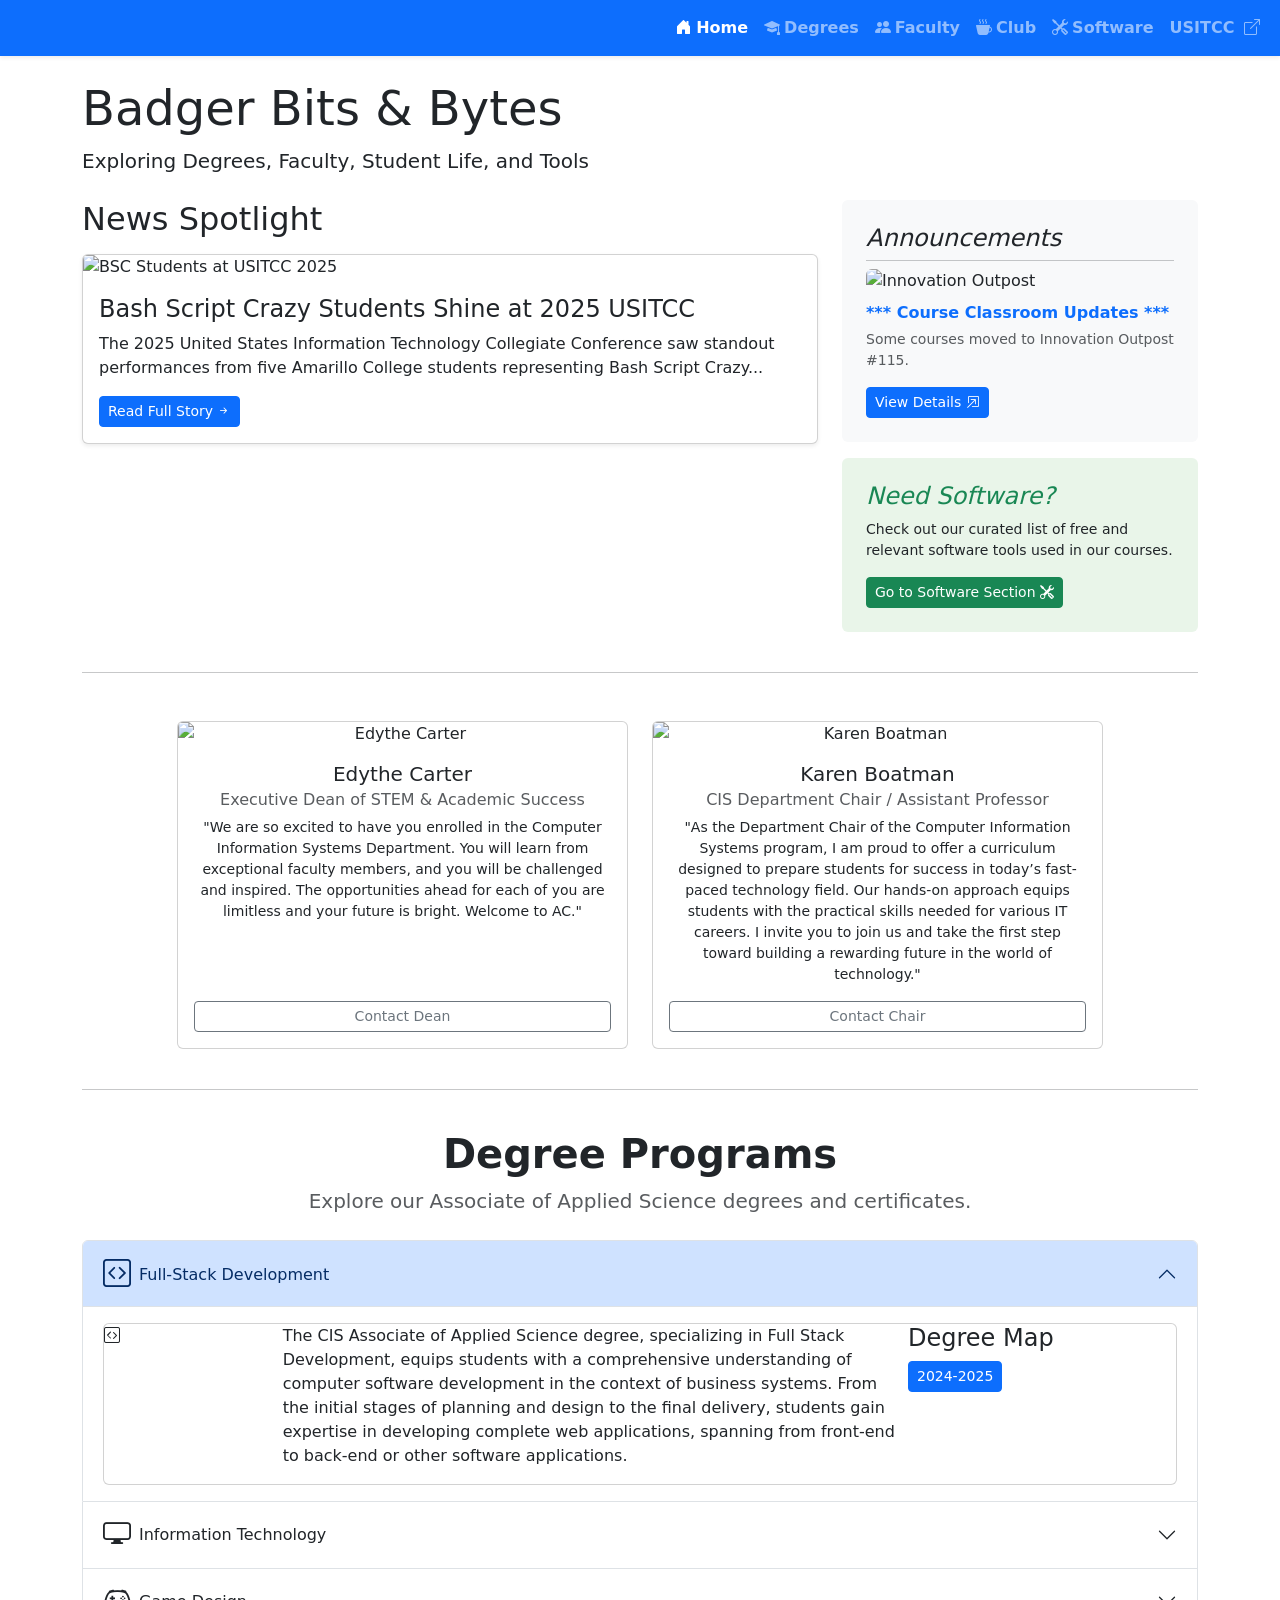
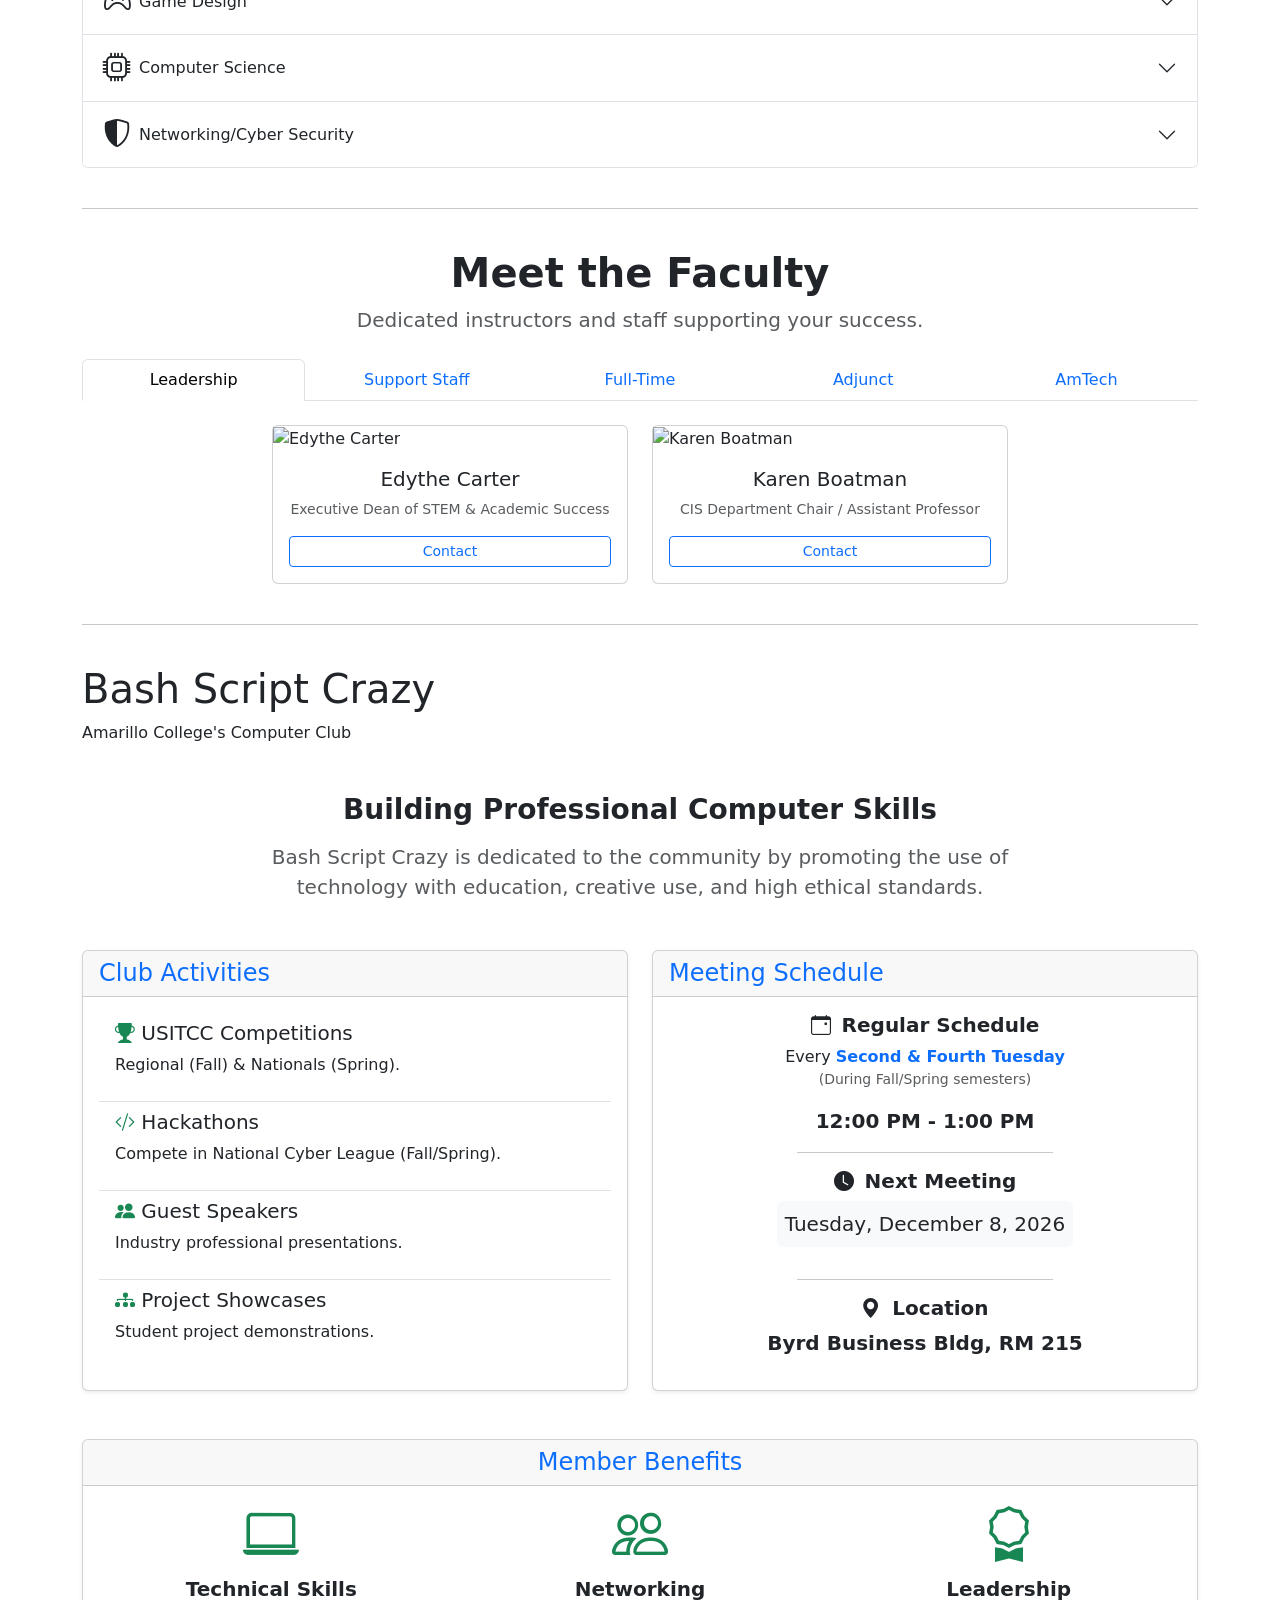
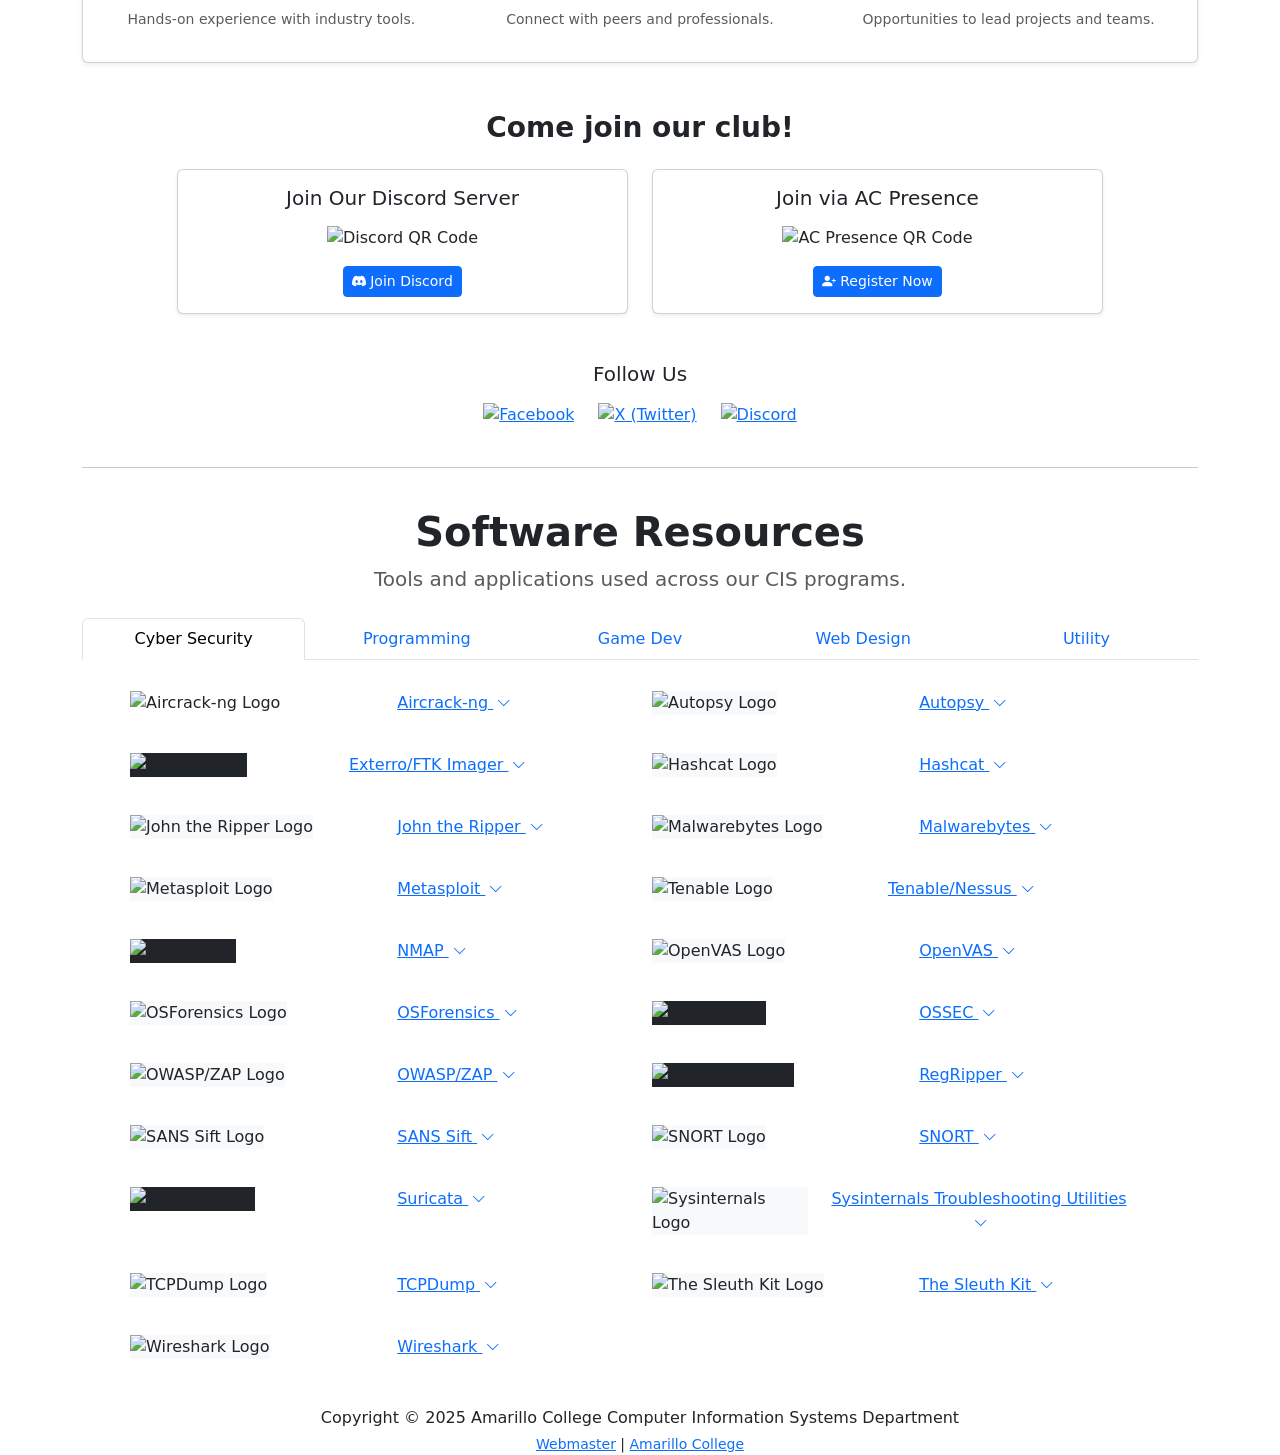
==== index.html @ edb3e6b0 "Update index.html" ====
<!DOCTYPE html>
<html lang="en">
<head>
    <meta charset="UTF-8">
    <meta name="viewport" content="width=device-width, initial-scale=1.0">
    <title>Badger Bits & Bytes | AC CIS</title> <!-- Improved Title -->

    <!-- Bootstrap CSS -->
    <link href="https://cdn.jsdelivr.net/npm/bootstrap@5.3.5/dist/css/bootstrap.min.css" rel="stylesheet" integrity="sha384-SgOJa3DmI69IUzQ2PVdRZhwQ+dy64/BUtbMJw1MZ8t5HZApcHrRKUc4W0kG879m7" crossorigin="anonymous">
    <!-- Bootstrap Icons -->
    <link rel="stylesheet" href="https://cdn.jsdelivr.net/npm/bootstrap-icons@1.11.3/font/bootstrap-icons.min.css">
    <!-- Google Fonts -->
    <link rel="preconnect" href="https://fonts.googleapis.com">
    <link rel="preconnect" href="https://fonts.gstatic.com" crossorigin>
    <link href="https://fonts.googleapis.com/css2?family=Poppins:wght@400;600;700&family=Lato:wght@400;700&display=swap" rel="stylesheet">
    <!-- Custom CSS -->
    <link href="static/css/style.css" rel="stylesheet"> <!-- Link new CSS file -->

</head>
<body>
    <!-- Navbar: Using Bootstrap primary background -->
    <nav class="navbar navbar-expand-lg navbar-dark bg-primary sticky-top shadow-sm">
        <div class="container-fluid">
            <!--a class="navbar-brand fw-bold" href="#home">Badger Bits & Bytes</a-->
            <button class="navbar-toggler" type="button" data-bs-toggle="collapse" data-bs-target="#navbarNavAltMarkup" aria-controls="navbarNavAltMarkup" aria-expanded="false" aria-label="Toggle navigation">
                <span class="navbar-toggler-icon"></span>
            </button>
            <div class="collapse navbar-collapse" id="navbarNavAltMarkup">
                 <!-- ms-auto pushes nav to the right -->
                <div class="navbar-nav ms-auto fw-bold">
                    <a class="nav-link active" aria-current="page" href="#home"><i class="bi bi-house-door-fill me-1"></i>Home</a>
                    <a class="nav-link" href="#degrees"><i class="bi bi-mortarboard-fill me-1"></i>Degrees</a>
                    <a class="nav-link" href="#faculty"><i class="bi bi-people-fill me-1"></i>Faculty</a>
                    <a class="nav-link" href="#club"><i class="bi bi-cup-hot-fill me-1"></i>Club</a>
                    <a class="nav-link" href="#software"><i class="bi bi-tools me-1"></i>Software</a>
                    <a class="nav-link" href="usitcc/index.html" target="_blank">USITCC <i class="bi bi-box-arrow-up-right ms-1"></i></a>
                </div>
            </div>
        </div>
    </nav>

    <!-- Wrapper for white background content area -->
    <div class="container content-wrapper">

        <section id="home" class="py-4"> <!-- Keep or adjust py-4-->
            <!-- Hero: Using new hero classes -->
            <div class="hero-section rounded mb-4">
                <div class="hero-content">
                    <h1 class="hero-title display-5">Badger Bits &amp; Bytes</h1>
                    <p class="hero-subtitle lead">Exploring Degrees, Faculty, Student Life, and Tools</p>
                </div>
            </div>
        
            <!--{/* Row 1: Spotlight and Sidebar */}-->
            <div class="row g-4">
                <!-- Main Content Column (Spotlight ONLY now) -->
                <div class="col-lg-8">
                    <h2 class="section-title mb-3">News Spotlight</h2>
                    <div class="card mb-4 shadow-sm">
                         <img src="static/images/bsc/bsc_usitcc_participants.jpg" class="card-img-top" alt="BSC Students at USITCC 2025">
                         <div class="card-body">
                             <h3 class="card-title h4">Bash Script Crazy Students Shine at 2025 USITCC</h3>
                             <p class="card-text">The 2025 United States Information Technology Collegiate Conference saw standout performances from five Amarillo College students representing Bash Script Crazy...</p>
                             <button type="button" class="btn btn-sm btn-primary" data-bs-toggle="modal" data-bs-target="#storyUpdateModal">
                                Read Full Story <i class="bi bi-arrow-right-short"></i>
                            </button>
                         </div>
                    </div>
        
                </div><!-- /col-lg-8 -->
        
                <!-- Sidebar Column -->
                <div class="col-lg-4">
                    <!-- ADDED: Wrapper div for sticky positioning -->
                    <div class="sidebar-sticky-wrapper">
                        <div class="p-4 mb-3 bg-light rounded">
                            <h4 class="fst-italic">Announcements</h4>
                            <hr class="my-2">
                            <img class="img-fluid rounded mb-2 mx-auto d-block" src="static/images/ac/innovation_outpost.jpg" alt="Innovation Outpost" style="max-height: 150px;">
                            <p class="mb-1 fw-bold text-primary">*** Course Classroom Updates ***</p>
                            <p class="small text-muted">Some courses moved to Innovation Outpost #115.</p>
                            <button type="button" class="btn btn-sm btn-primary" data-bs-toggle="modal" data-bs-target="#courseUpdateModal">
                                View Details <i class="bi bi-box-arrow-in-up-right"></i>
                            </button>
                        </div>
        
                        <div class="p-4 mb-3 rounded" style="background-color: #e9f5e9;"> <!-- Light green bg -->
                            <h4 class="fst-italic text-success">Need Software?</h4>
                             <p class="small">Check out our curated list of free and relevant software tools used in our courses.</p>
                            <a href="#software" class="btn btn-sm btn-success">Go to Software Section <i class="bi bi-tools"></i></a>
                        </div>
                    </div> <!-- /sidebar-sticky-wrapper -->
                </div><!-- /col-lg-4 -->
        
            </div><!-- /Row 1 -->
        
            <hr class="my-4"><br>
        
            <div class="row g-4 justify-content-center">
                <div class="col-lg-5 col-md-6">
                     <div class="card h-100 text-center dean-chair-card">
                        <img src="static/images/leadership/edythe_carter.jpg" class="card-img-top" alt="Edythe Carter">
                        <div class="card-body d-flex flex-column">
                            <h5 class="card-title">Edythe Carter</h5>
                            <h6 class="card-subtitle mb-2 text-muted">Executive Dean of STEM & Academic Success</h6>
                            <p class="card-text small flex-grow-1">"We are so excited to have you enrolled in the Computer Information Systems Department. You will learn from exceptional faculty members, and you will be challenged and inspired. The opportunities ahead for each of you are limitless and your future is bright. Welcome to AC."</p>
                            <a href="mailto:elcarter@actx.edu" target="_blank" class="btn btn-sm btn-outline-secondary mt-auto">Contact Dean</a>
                        </div>
                    </div>
                </div>
                 <div class="col-lg-5 col-md-6">
                     <div class="card h-100 text-center dean-chair-card">
                        <img src="static/images/leadership/karen_boatman.png" class="card-img-top" alt="Karen Boatman">
                        <div class="card-body d-flex flex-column">
                            <h5 class="card-title">Karen Boatman</h5>
                            <h6 class="card-subtitle mb-2 text-muted">CIS Department Chair / Assistant Professor</h6>
                            <p class="card-text small flex-grow-1">"As the Department Chair of the Computer Information Systems program, I am proud to offer a curriculum designed to prepare students for success in today’s fast-paced technology field. Our hands-on approach equips students with the practical skills needed for various IT careers. I invite you to join us and take the first step toward building a rewarding future in the world of technology."</p>
                            <a href="mailto:keboatman@actx.edu" target="_blank" class="btn btn-sm btn-outline-secondary mt-auto">Contact Chair</a>
                        </div>
                    </div>
                </div>
            </div>
        
            <!-- Offcanvas for USITCC Story -->
            <div class="modal fade" id="storyUpdateModal" tabindex="-1" aria-labelledby="storyUpdateModalLabel" aria-hidden="true">
                <div class="modal-dialog">
                    <div class="modal-content">
                        <div class="modal-header">
                            <h2 class="modal-title text-dark fs-3" id="storyUpdateModalLabel">Bash Script Crazy at USITCC Nationals</h2>
                            <button type="button" class="btn-close" data-bs-dismiss="modal" aria-label="Close"></button>
                        </div>
                        <div class="modal-body">
                            <p><span class="fw-bold">Springfield, Missouri</span> &ndash; The 2025 United States Information Technology Collegiate Conference (USITCC), a prestigious national event, brought together 170 participants, including students and sponsors, for a showcase of technical talent and innovation. Among the standout performers were five students from Amarillo College, representing the organization Bash Script Crazy, under the leadership of John Emery.</p>

                            <p>The team, consisting of Jackson George, Xander Galusha, Ezri King, Efren King, and Kyle Cooper, demonstrated exceptional skill across multiple categories, earning a total of four honorable mentions and additional strong finishes in the top 25.</p>

                            <p>In the PC Troubleshooting category, Kyle Cooper and Xander Galusha both secured Honorable Mention awards, placing them among the top 10 competitors nationwide. Their ability to diagnose and resolve complex technical issues under pressure highlighted their expertise and teamwork.</p>

                            <p>The Security category saw even more success for Bash Script Crazy, with Kyle Cooper and Jackson George each earning Honorable Mention awards placing them in the Top 10 as well. Additionally, Efren King and Xander Galusha finished in the top 25, further showcasing the group’s depth of talent in safeguarding systems against cyber threats.</p>

                            <p>John Emery, the team’s mentor, expressed pride in their accomplishments. “These students worked tirelessly to prepare, and their results reflect not only their technical abilities but also their dedication and passion for IT,” Emery said. “Competing at a national level against such a large and talented field is no small feat.”</p>

                            <p>The 2025 USITCC Student Conference provided a platform for students to test their skills, network with peers, and gain recognition in the IT community. For the Bash Script Crazy team from Amarillo College, the event marked a triumphant showing, with multiple awards and a promising outlook for their future in the field.</p>
                        </div>
                    </div>
                </div>
            </div>
            <!-- Modal for Course Updates -->
            <div class="modal fade" id="courseUpdateModal" tabindex="-1" aria-labelledby="courseUpdateModalLabel" aria-hidden="true">
                <div class="modal-dialog">
                    <div class="modal-content">
                        <div class="modal-header">
                            <h2 class="modal-title text-dark fs-3" id="courseUpdateModalLabel">***Course Location Update***</h2>
                            <button type="button" class="btn-close" data-bs-dismiss="modal" aria-label="Close"></button>
                        </div>
                        <div class="modal-body">
                            <p class="fs-4">As of the Fall 2024 Semester, we would like to announce following courses have moved to the <span class="fw-bolder">Innovation Outpost (IO) Room #115(Buffaloes)</span>:</p>
                            <p class="fs-5 fw-bolder">1st 8&ndash;weeks: August 25 &ndash; October 17, 2025</p>
                            <table class="table table-striped table-hover">
                                <thead>
                                    <tr>
                                        <th class="table-dark" scope="col">Days</th>
                                        <th class="table-dark" scope="col">Time</th>
                                        <th class="table-dark" scope="col">Course ID / Section</th>
                                        <th class="table-dark" scope="col">Course Title</th>
                                    </tr>
                                </thead>
                                <tbody>
                                    <tr>
                                        <th scope="row">M</th>
                                        <td>7:00PM&ndash;8:45PM</td>
                                        <td>CPMT-2349-001</td>
                                        <td>Advanced Computer Network Technologies</td>
                                    </tr>
                                    <tr>
                                        <th scope="row">R</th>
                                        <td>7:00PM&ndash;8:45PM</td>
                                        <td>CPMT-2349-002</td>
                                        <td>Advanced Computer Network Technologies</td>
                                    </tr>
                                </tbody>
                            </table>
                            <hr>
                            <p class="fs-5 fw-bolder">2nd 8&ndash;weeks: October 27 &ndash; December 19, 2025</p>
                            <table class="table table-striped table-hover">
                                <thead>
                                    <tr>
                                        <th class="table-dark" scope="col">Days</th>
                                        <th class="table-dark" scope="col">Time</th>
                                        <th class="table-dark" scope="col">Course ID / Section</th>
                                        <th class="table-dark" scope="col">Course Title</th>
                                    </tr>
                                </thead>
                                <tbody>
                                    <tr>
                                        <th scope="row">M</th>
                                        <td>7:00PM&ndash;9:45PM</td>
                                        <td>ITDF&ndash;2325&ndash;001</td>
                                        <td>Digital Forensic Tools</td>
                                    </tr>
                                    <tr>
                                        <th scope="row">T, R</th>
                                        <td>5:30PM&ndash;6:45PM</td>
                                        <td>ITNW&ndash;1309&ndash;004</td>
                                        <td>Fundamentals of Cloud Computing</td>
                                    </tr>
                                </tbody>
                            </table>
                        </div>
                        <div class="modal-footer">
                            <button type="button" class="btn fw-bold btn-secondary" data-bs-dismiss="modal">Close</button>
                        </div>
                    </div>
                </div>
            </div>
        
        </section> <!-- /#home -->

        <hr>

        <!-- Section Degrees -->
        <section id="degrees" class="py-4">
             <div class="text-center mb-4">
                <h2 class="section-title display-6 fw-bold">Degree Programs</h2>
                <p class="lead text-muted">Explore our Associate of Applied Science degrees and certificates.</p>
             </div>
            <!-- Accordion for Degrees -->
            <div class="accordion" id="degreeAccordion">
                
                 <!-- Accordion Item 2: Full Stack -->
                <div class="accordion-item">
                    <h2 class="accordion-header" id="headingFS"><button class="accordion-button " type="button" data-bs-toggle="collapse" data-bs-target="#collapseFS" aria-expanded="false" aria-controls="collapseFS"><i class="bi bi-code-square fs-3 me-2"></i>Full-Stack Development</button></h2>
                    <div id="collapseFS" class="accordion-collapse collapse show" aria-labelledby="headingFS" data-bs-parent="#degreeAccordion">
                         <div class="accordion-body">
                            <div class="card degree-card-internal">
                                <div class="row g-0">
                                    <div class="col-lg-2 degree-icon-col d-none d-lg-flex"> <i class="bi bi-code-square"></i> </div>
                                    <div class="col-lg-7 degree-desc-col">
                                        <p>The CIS Associate of Applied Science degree, specializing in Full Stack Development, equips students with a comprehensive understanding of computer software development in the context of business systems. From the initial stages of planning and design to the final delivery, students gain expertise in developing complete web applications, spanning from front-end to back-end or other software applications.</p>
                                    </div>
                                    <div class="col-lg-3 degree-links-col">
                                         <h4>Degree Map</h4>
                                         <a class="btn btn-sm btn-primary" href="https://drive.google.com/file/d/1SnQjP1TIIz90alksgqKC5unsCFtgltT2/view?usp=sharing" target="_blank">2024-2025</a>
                                    </div>
                                </div>
                            </div>
                        </div>
                    </div>
                </div>
                 <!-- Add other accordion items (IT, Game Design, Networking/Cyber) following the pattern -->
                 <!-- Accordion Item 3: Info Tech -->
                <div class="accordion-item">
                    <h2 class="accordion-header" id="headingIT"><button class="accordion-button collapsed" type="button" data-bs-toggle="collapse" data-bs-target="#collapseIT" aria-expanded="false" aria-controls="collapseIT"><i class="bi bi-display fs-3 me-2"></i>Information Technology</button></h2>
                    <div id="collapseIT" class="accordion-collapse collapse" aria-labelledby="headingIT" data-bs-parent="#degreeAccordion">
                         <div class="accordion-body">
                             <div class="card degree-card-internal">
                                 <div class="row g-0">
                                    <div class="col-lg-2 degree-icon-col d-none d-lg-flex"> <i class="bi bi-display"></i> </div>
                                    <div class="col-lg-7 degree-desc-col">
                                        <p>The CIS Associate of Applied Science degree, specializing in Information Technology, provides students with basic knowledge of maintaining, managing small networks, and basic programming skills. Courses utilize hands-on labs and prepare the student to take the following certification exams: CompTIA A+, CompTIA Network+, and CompTIA Security+.</p>
                                    </div>
                                    <div class="col-lg-3 degree-links-col">
                                        <h4>Degree Map</h4>
                                        <a class="btn btn-sm btn-primary" href="https://drive.google.com/file/d/1pr1cMy7N9ah0iNNKEoDErQ4YGJkptvvR/view?usp=sharing" target="_blank">2024-2025</a>
                                    </div>
                                 </div>
                             </div>
                         </div>
                    </div>
                </div>
                 <!-- Accordion Item 4: Game Design -->
                 <div class="accordion-item">
                    <h2 class="accordion-header" id="headingGame"><button class="accordion-button collapsed" type="button" data-bs-toggle="collapse" data-bs-target="#collapseGame" aria-expanded="false" aria-controls="collapseGame"><i class="bi bi-controller fs-3 me-2"></i>Game Design</button></h2>
                    <div id="collapseGame" class="accordion-collapse collapse" aria-labelledby="headingGame" data-bs-parent="#degreeAccordion">
                        <div class="accordion-body">
                             <div class="card degree-card-internal">
                                 <div class="row g-0">
                                     <div class="col-lg-2 degree-icon-col d-none d-lg-flex"> <i class="bi bi-controller"></i> </div>
                                     <div class="col-lg-7 degree-desc-col">
                                         <p>The CIS Associate of Applied Science degree, specializing in Game Design, prepares students to design, develop, and build video games.</p>
                                     </div>
                                     <div class="col-lg-3 degree-links-col">
                                         <h4>Degree Map</h4>
                                         <a class="btn btn-sm btn-primary" href="https://drive.google.com/file/d/1hW0S3Y1pmPt3nXbAaoWDqfEHIQlUHO0V/view?usp=sharing" target="_blank">2024-2025</a>
                                     </div>
                                 </div>
                             </div>
                        </div>
                    </div>
                 </div>
                 <!-- Accordion Item 1: Computer Science -->
                <div class="accordion-item">
                    <h2 class="accordion-header" id="headingCS"><button class="accordion-button collapsed" type="button" data-bs-toggle="collapse" data-bs-target="#collapseCS" aria-expanded="true" aria-controls="collapseCS"><i class="bi bi-cpu fs-3 me-2"></i>Computer Science</button></h2>
                    <div id="collapseCS" class="accordion-collapse collapse " aria-labelledby="headingCS" data-bs-parent="#degreeAccordion">
                        <div class="accordion-body">
                            <div class="card degree-card-internal">
                                <div class="row g-0">
                                    <div class="col-lg-2 degree-icon-col d-none d-lg-flex"> <!-- Hide icon col below LG -->
                                        <i class="bi bi-cpu"></i>
                                    </div>
                                    <div class="col-lg-7 degree-desc-col">
                                        <p>The CIS Associate of Applied Science Degree, specializing in Computer Science, prepares students for entry-level positions as a computer programmer, web developer, or transfer to a university.</p>
                                    </div>
                                    <div class="col-lg-3 degree-links-col">
                                         <h4>Degree Map</h4>
                                         <a class="btn btn-sm btn-primary" href="https://drive.google.com/file/d/1Bcm83fonr8hqchttVXc6gBhp7tXgfKUB/view?usp=sharing" target="_blank">2024-2025</a>
                                    </div>
                                </div>
                            </div>
                        </div>
                    </div>
                </div>
                 <!-- Accordion Item 5: Networking/Cyber Security -->
                 <div class="accordion-item">
                     <h2 class="accordion-header" id="headingNetSec"><button class="accordion-button collapsed" type="button" data-bs-toggle="collapse" data-bs-target="#collapseNetSec" aria-expanded="false" aria-controls="collapseNetSec"><i class="bi bi-shield-shaded fs-3 me-2"></i>Networking/Cyber Security</button></h2>
                     <div id="collapseNetSec" class="accordion-collapse collapse" aria-labelledby="headingNetSec" data-bs-parent="#degreeAccordion">
                         <div class="accordion-body">
                            <div class="card degree-card-internal">
                                <div class="row g-0">
                                    <div class="col-lg-2 degree-icon-col d-none d-lg-flex"> <i class="bi bi-shield-shaded"></i> </div>
                                    <div class="col-lg-7 degree-desc-col">
                                         <p>The CIS Associate of Applied Science Networking/Cyber Security Degree, is a comprehensive curriculum designed to provide students with a foundation in the principles and practices of information security, network design, digital forensic investigations, cloud computing, and computer hardware/software troubleshooting. This program’s curriculum aligns with industry-recognized certifications and is ideal for students seeking careers in cybersecurity, network design and maintenance, and information technology.</p>
                                    </div>
                                    <div class="col-lg-3 degree-links-col">
                                        <h4>Degree Map</h4>
                                        <a class="btn btn-sm btn-primary" href="https://drive.google.com/file/d/1_nl6XYP8iMy_xdde_h68sqoxVYwSAmFu/view?usp=sharing" target="_blank">2024-2025</a>
                                    </div>
                                </div>
                            </div>
                         </div>
                     </div>
                 </div>
            </div><!-- /#degreeAccordion -->
        </section> <!-- /#degrees -->

        <hr>

        <!-- Section Faculty -->
        <section id="faculty" class="py-4">
            <div class="text-center mb-4">
                 <h2 class="section-title display-6 fw-bold">Meet the Faculty</h2>
                 <p class="lead text-muted">Dedicated instructors and staff supporting your success.</p>
            </div>
            <!-- Faculty Tabs -->
            <ul class="nav nav-tabs nav-justified mb-4" id="facultyTabs" role="tablist">
                <li class="nav-item" role="presentation"><button class="nav-link active" id="leadership-tab" data-bs-toggle="tab" data-bs-target="#leadership" type="button" role="tab">Leadership</button></li>
                <li class="nav-item" role="presentation"><button class="nav-link" id="support-tab" data-bs-toggle="tab" data-bs-target="#support" type="button" role="tab">Support Staff</button></li>
                <li class="nav-item" role="presentation"><button class="nav-link" id="fulltime-tab" data-bs-toggle="tab" data-bs-target="#full_time" type="button" role="tab">Full-Time</button></li>
                <li class="nav-item" role="presentation"><button class="nav-link" id="adjunct-tab" data-bs-toggle="tab" data-bs-target="#adjunct" type="button" role="tab">Adjunct</button></li>
                <li class="nav-item" role="presentation"><button class="nav-link" id="amtech-tab" data-bs-toggle="tab" data-bs-target="#amtech" type="button" role="tab">AmTech</button></li>
            </ul>
             <!-- Tab Content -->
            <div class="tab-content" id="facultyTabContent">
                <!-- Leadership Pane -->
                <div class="tab-pane fade show active" id="leadership" role="tabpanel">
                    <div class="row row-cols-1 row-cols-md-2 row-cols-lg-3 g-4 justify-content-center">
                        <div class="col">
                            <div class="card h-100 faculty-card">
                                <div class="faculty-img-container"> <img src="static/images/leadership/edythe_carter.jpg" class="faculty-img" alt="Edythe Carter" width="215" height="275"> </div>
                                <div class="card-body text-center d-flex flex-column">
                                    <h5 class="card-title">Edythe Carter</h5>
                                    <p class="card-text small text-muted">Executive Dean of STEM & Academic Success</p>
                                    <a href="mailto:elcarter@actx.edu" target="_blank" class="btn btn-sm btn-outline-primary mt-auto">Contact</a>
                                </div>
                            </div>
                        </div>
                        <div class="col">
                            <div class="card h-100 faculty-card">
                                <div class="faculty-img-container"> <img src="static/images/leadership/karen_boatman.png" class="faculty-img" alt="Karen Boatman"> </div>
                                <div class="card-body text-center d-flex flex-column">
                                    <h5 class="card-title">Karen Boatman</h5>
                                    <p class="card-text small text-muted">CIS Department Chair / Assistant Professor</p>
                                    <a href="mailto:keboatman@actx.edu" target="_blank" class="btn btn-sm btn-outline-primary mt-auto">Contact</a>
                                </div>
                            </div>
                        </div>
                    </div>
                </div>
                <!-- Other Faculty Panes (Support, Full-Time, Adjunct, Amtech) -->
                <!-- Use row-cols-*, g-4, faculty-card structure as needed -->
                <!-- Support Staff Pane -->
                <div class="tab-pane fade" id="support" role="tabpanel">
                    <div class="row row-cols-1 row-cols-sm-2 row-cols-md-3 row-cols-lg-4 g-4">
                        <!-- Support Staff Cards -->
                        <div class="col">
                            <div class="card h-100 faculty-card">
                                <div class="faculty-img-container"> <img src="static/images/support_staff/traci_nowell.jpg" class="faculty-img" alt="Traci Nowell"> </div>
                                <div class="card-body text-center d-flex flex-column">
                                    <h5 class="card-title">Traci Nowell</h5>
                                    <p class="card-text small text-muted">Admin Assistant</p>
                                    <a href="mailto:t0299897@actx.edu" target="_blank" class="btn btn-sm btn-outline-primary mt-auto">Contact</a>
                                </div>
                            </div>
                        </div>

                        <div class="col">
                            <div class="card h-100 faculty-card">
                                <div class="faculty-img-container"> <img src="static/images/support_staff/amber_richardson.jpg" class="faculty-img" alt="Amber Richardson"> </div>
                                <div class="card-body text-center d-flex flex-column">
                                    <h5 class="card-title">Amber Richardson</h5>
                                    <p class="card-text small text-muted">Business &amp; CIS Success Coach</p>
                                    <a href="mailto:a0157899@actx.edu" target="_blank" class="btn btn-sm btn-outline-primary mt-auto">Contact</a>
                                </div>
                            </div>
                        </div>

                       <div class="col">
                            <div class="card h-100 faculty-card">
                                <div class="faculty-img-container d-flex align-items-center justify-content-center bg-secondary text-light"> <i class="bi bi-person-bounding-box fs-1"></i> </div>
                                <div class="card-body text-center d-flex flex-column">
                                    <h5 class="card-title">TBA</h5>
                                    <p class="card-text small text-muted">Lab Assistant</p>
                                    <a href="mailto:" target="_blank" class="btn btn-sm btn-outline-primary mt-auto">Contact</a>
                                </div>
                            </div>
                        </div>

                        <div class="col">
                            <div class="card h-100 faculty-card">
                                <div class="faculty-img-container"> <img src="static/images/support_staff/holly_hicks.jpg" class="faculty-img" alt="Holly Hicks"> </div>
                                <div class="card-body text-center d-flex flex-column">
                                    <h5 class="card-title">Holly Hicks</h5>
                                    <p class="card-text small text-muted">Program Advisor</p>
                                    <a href="mailto:advisingdepartment@actx.edu" target="_blank" class="btn btn-sm btn-outline-primary mt-auto">Contact</a>
                                </div>
                            </div>
                        </div>                        
                    </div>
                </div>

                <!-- Full-Time Pane -->
                <div class="tab-pane fade" id="full_time" role="tabpanel">
                    <div class="row row-cols-1 row-cols-sm-2 row-cols-md-3 row-cols-lg-3">
                        <!-- Full-Time Faculty Cards -->
                        <div class="col">
                            <div class="card h-100 faculty-card">
                                <div class="faculty-img-container"> <img src="static/images/full_time_faculty/carol_buse.jpg" class="faculty-img" alt="Dr. Carol Buse"> </div>
                                <div class="card-body text-center d-flex flex-column">
                                    <h5 class="card-title">Dr. Carol Buse</h5>
                                    <p class="card-text small text-muted">Professor</p>
                                    <a href="mailto:acbuse@actx.edu" target="_blank" class="btn btn-sm btn-outline-primary mt-auto">Contact</a>
                                </div>
                            </div>
                        </div>

                        <div class="col">
                            <div class="card h-100 faculty-card">
                                <div class="faculty-img-container"> <img src="static/images/full_time_faculty/christopher_george.jpg" class="faculty-img" alt="Christopher George"> </div>
                                <div class="card-body text-center d-flex flex-column">
                                    <h5 class="card-title">Christopher George</h5>
                                    <p class="card-text small text-muted">Instructor</p>
                                    <a href="mailto:c0245396@actx.edu" target="_blank" class="btn btn-sm btn-outline-primary mt-auto">Contact</a>
                                </div>
                            </div>
                        </div>

                        <div class="col">
                            <div class="card h-100 faculty-card">
                                <div class="faculty-img-container"> <img src="static/images/full_time_faculty/delane_mcune.jpg" class="faculty-img" alt="Delane McUne"> </div>
                                <div class="card-body text-center d-flex flex-column">
                                    <h5 class="card-title">Delane McUne</h5>
                                    <p class="card-text small text-muted">Instructor</p>
                                    <a href="mailto:s0059629@actx.edu" target="_blank" class="btn btn-sm btn-outline-primary mt-auto">Contact</a>
                                </div>
                            </div>
                        </div>

                        <div class="col">
                            <div class="card h-100 faculty-card">
                                <div class="faculty-img-container"> <img src="static/images/full_time_faculty/joseph_melius.jpg" class="faculty-img" alt="Joseph Melius"> </div>
                                <div class="card-body text-center d-flex flex-column">
                                    <h5 class="card-title">Joseph Melius</h5>
                                    <p class="card-text small text-muted">Instructor</p>
                                    <a href="mailto:jamelius@actx.edu" target="_blank" class="btn btn-sm btn-outline-primary mt-auto">Contact</a>
                                </div>
                            </div>
                        </div>

                        <div class="col">
                            <div class="card h-100 faculty-card">
                                <div class="faculty-img-container"> <img src="static/images/full_time_faculty/lynne_kenney.jpg" class="faculty-img" alt="Lynne Kenney"> </div>
                                <div class="card-body text-center d-flex flex-column">
                                    <h5 class="card-title">Lynne Kenney</h5>
                                    <p class="card-text small text-muted">Instructor</p>
                                    <a href="mailto:l0504159@actx.edu" target="_blank" class="btn btn-sm btn-outline-primary mt-auto">Contact</a>
                                </div>
                            </div>
                        </div>

                        <div class="col">
                            <div class="card h-100 faculty-card">
                                <div class="faculty-img-container"> <img src="static/images/full_time_faculty/timothy_vo.jpg" class="faculty-img" alt="Timothy Vo"> </div>
                                <div class="card-body text-center d-flex flex-column">
                                    <h5 class="card-title">Timothy Vo</h5>
                                    <p class="card-text small text-muted">Instructor</p>
                                    <a href="mailto:tvo121@actx.edu" target="_blank" class="btn btn-sm btn-outline-primary mt-auto">Contact</a>
                                </div>
                            </div>
                        </div>
                    </div>
                </div>

                <!-- Adjunct Pane -->
                <div class="tab-pane fade" id="adjunct" role="tabpanel">
                    <div class="row row-cols-1 row-cols-sm-2 row-cols-md-3 row-cols-lg-5 g-4"> <!-- 5 cols for adjuncts -->
                        <!-- Adjunct Faculty Cards -->
                        <div class="col">
                            <div class="card h-100 faculty-card">
                                <div class="faculty-img-container"> <img src="static/images/adjunct_faculty/cameron_meyers.jpg" class="faculty-img" alt="Cameron Meyers"> </div>
                                <div class="card-body text-center d-flex flex-column">
                                    <h5 class="card-title">Cameron Meyers</h5>
                                    <p class="card-text small text-muted">Adjunct</p>
                                    <a href="mailto:cmmeyers@actx.edu" target="_blank" class="btn btn-sm btn-outline-primary mt-auto">Contact</a>
                                </div>
                            </div>
                        </div>

                        <div class="col">
                            <div class="card h-100 faculty-card">
                                <div class="faculty-img-container"> <img src="static/images/adjunct_faculty/druston.jpg" class="faculty-img" alt="Druston Chidester"> </div>
                                <div class="card-body text-center d-flex flex-column">
                                    <h5 class="card-title">Druston Chidester</h5>
                                    <p class="card-text small text-muted">Adjunct</p>
                                    <a href="mailto:d0155518@actx.edu" target="_blank" class="btn btn-sm btn-outline-primary mt-auto">Contact</a>
                                </div>
                            </div>
                        </div>

                        <div class="col">
                            <div class="card h-100 faculty-card">
                                <div class="faculty-img-container"> <img src="static/images/adjunct_faculty/jcrafton.jpg" class="faculty-img" alt="James Crafton"> </div>
                                <div class="card-body text-center d-flex flex-column">
                                    <h5 class="card-title">James Crafton</h5>
                                    <p class="card-text small text-muted">Adjunct</p>
                                    <a href="mailto:jlcrafton@actx.edu" target="_blank" class="btn btn-sm btn-outline-primary mt-auto">Contact</a>
                                </div>
                            </div>
                        </div>

                        <div class="col">
                            <div class="card h-100 faculty-card">
                                <div class="faculty-img-container"> <img src="static/images/adjunct_faculty/jerry_allen.jpg" class="faculty-img" alt="Jerry Allen"> </div>
                                <div class="card-body text-center d-flex flex-column">
                                    <h5 class="card-title">Jerry Allen</h5>
                                    <p class="card-text small text-muted">Adjunct</p>
                                    <a href="mailto:jpallen21@actx.edu" target="_blank" class="btn btn-sm btn-outline-primary mt-auto">Contact</a>
                                </div>
                            </div>
                        </div>

                        <div class="col">
                            <div class="card h-100 faculty-card">
                                <div class="faculty-img-container"> <img src="static/images/adjunct_faculty/john_emery.jpg" class="faculty-img" alt="John Emery"> </div>
                                <div class="card-body text-center d-flex flex-column">
                                    <h5 class="card-title">John Emery</h5>
                                    <p class="card-text small text-muted">Adjunct</p>
                                    <a href="mailto:jpemery24@actx.edu" target="_blank" class="btn btn-sm btn-outline-primary mt-auto">Contact</a>
                                </div>
                            </div>
                        </div>

                        <div class="col">
                            <div class="card h-100 faculty-card">
                                <div class="faculty-img-container"> <img src="static/images/adjunct_faculty/john_summers.jpg" class="faculty-img" alt="John Summers"> </div>
                                <div class="card-body text-center d-flex flex-column">
                                    <h5 class="card-title">John Summers</h5>
                                    <p class="card-text small text-muted">Adjunct</p>
                                    <a href="mailto:jcsummers@actx.edu" target="_blank" class="btn btn-sm btn-outline-primary mt-auto">Contact</a>
                                </div>
                            </div>
                        </div>

                        <div class="col">
                            <div class="card h-100 faculty-card">
                                <div class="faculty-img-container"> <img src="static/images/adjunct_faculty/mason.jpg" class="faculty-img" alt="Mason Stewart"> </div>
                                <div class="card-body text-center d-flex flex-column">
                                    <h5 class="card-title">Mason Stewart</h5>
                                    <p class="card-text small text-muted">Adjunct</p>
                                    <a href="mailto:m0516345@actx.edu" target="_blank" class="btn btn-sm btn-outline-primary mt-auto">Contact</a>
                                </div>
                            </div>
                        </div>

                        <div class="col">
                            <div class="card h-100 faculty-card">
                                <div class="faculty-img-container"> <img src="static/images/adjunct_faculty/matthew.jpg" class="faculty-img" alt="Matthew Thomas"> </div>
                                <div class="card-body text-center d-flex flex-column">
                                    <h5 class="card-title">Matthew Thomas</h5>
                                    <p class="card-text small text-muted">Adjunct</p>
                                    <a href="mailto:m0393255@actx.edu" target="_blank" class="btn btn-sm btn-outline-primary mt-auto">Contact</a>
                                </div>
                            </div>
                        </div>

                        <div class="col">
                            <div class="card h-100 faculty-card">
                                <div class="faculty-img-container"> <img src="static/images/adjunct_faculty/michael.jpg" class="faculty-img" alt="Michael Chambers"> </div>
                                <div class="card-body text-center d-flex flex-column">
                                    <h5 class="card-title">Michael Chambers</h5>
                                    <p class="card-text small text-muted">Adjunct</p>
                                    <a href="mailto:mdchambers21@actx.edu" target="_blank" class="btn btn-sm btn-outline-primary mt-auto">Contact</a>
                                </div>
                            </div>
                        </div>

                        <div class="col">
                            <div class="card h-100 faculty-card">
                                <div class="faculty-img-container"> <img src="static/images/adjunct_faculty/tiffany.jpg" class="faculty-img" alt="Tiffany Lafleur"> </div>
                                <div class="card-body text-center d-flex flex-column">
                                    <h5 class="card-title">Tiffany Lafleur</h5>
                                    <p class="card-text small text-muted">Adjunct</p>
                                    <a href="mailto:tlafleur21@actx.edu" target="_blank" class="btn btn-sm btn-outline-primary mt-auto">Contact</a>
                                </div>
                            </div>
                        </div>
                    </div>
                </div>
                <div class="tab-pane fade" id="amtech" role="tabpanel">
                    <div class="row row-cols-1 row-cols-sm-2 row-cols-md-3 g-4 justify-content-center">
                        <!-- AmTech Faculty Cards -->
                        <div class="col">
                            <div class="card h-100 faculty-card">
                                <div class="faculty-img-container"> <img src="static/images/amtech/twagner.jpg" class="faculty-img" alt="Trever Wagner"> </div>
                                <div class="card-body text-center d-flex flex-column">
                                    <h5 class="card-title">Trever Wagner</h5>
                                    <p class="card-text small text-muted">Instructor</p>
                                    <a href="mailto:trever.wagner@amaisd.org" target="_blank" class="btn btn-sm btn-outline-primary mt-auto">Contact</a>
                                </div>
                            </div>
                        </div>
                        <!-- ... Jeff Stoughton (fix image path if needed) -->
                        <div class="col">
                            <div class="card h-100 faculty-card">
                                <!-- Need valid image for Jeff Stoughton -->
                                <div class="faculty-img-container d-flex align-items-center justify-content-center bg-secondary text-light"> <i class="bi bi-person-bounding-box fs-1"></i> </div>
                                <div class="card-body text-center d-flex flex-column">
                                    <h5 class="card-title">Jeff Stoughton</h5>
                                    <p class="card-text small text-muted">Instructor</p>
                                    <a href="mailto:jeff.stoughton@amaisd.org" target="_blank" class="btn btn-sm btn-outline-primary mt-auto">Contact</a>
                                </div>
                            </div>
                        </div>
                     </div>
                 </div>
            </div><!-- /#facultyTabContent -->
        </section> <!-- /#faculty -->

        <hr>

        <!-- Section Club -->
        <section id="club" class="py-4">
             <!-- Hero Banner -->
            <div class="hero-section rounded mb-4">
                 <div class="hero-content">
                     <h2 class="hero-title display-6">Bash Script Crazy</h2>
                     <p class="hero-subtitle">Amarillo College's Computer Club</p>
                 </div>
            </div>
             <!-- Mission Statement -->
            <div class="text-center my-5">
                <h3 class="fw-bolder mb-3">Building Professional Computer Skills</h3>
                <p class="lead mx-auto text-muted" style="max-width: 800px;">Bash Script Crazy is dedicated to the community by promoting the use of technology with education, creative use, and high ethical standards.</p>
            </div>
             <!-- Club Features -->
            <div class="row g-4 mb-5">
                <!-- Club Activities -->
                <div class="col-md-6">
                    <div class="card h-100 shadow-sm">
                        <h4 class="card-header text-primary">Club Activities</h4>
                        <div class="card-body">
                            <div class="list-group list-group-flush">
                                <div class="list-group-item"><h5><i class="bi bi-trophy-fill text-success"></i> USITCC Competitions</h5><p>Regional (Fall) & Nationals (Spring).</p></div>
                                <div class="list-group-item"><h5><i class="bi bi-code-slash text-success"></i> Hackathons</h5><p>Compete in National Cyber League (Fall/Spring).</p></div>
                                <div class="list-group-item"><h5><i class="bi bi-people-fill text-success"></i> Guest Speakers</h5><p>Industry professional presentations.</p></div>
                                <div class="list-group-item"><h5><i class="bi bi-diagram-3-fill text-success"></i> Project Showcases</h5><p>Student project demonstrations.</p></div>
                            </div>
                        </div>
                    </div>
                </div>
                 <!-- Meeting Information -->
                <div class="col-md-6">
                    <div class="card h-100 shadow-sm">
                        <h4 class="card-header text-primary">Meeting Schedule</h4>
                        <div class="card-body text-center">
                            <div class="mb-3">
                                <h5 class="fw-bold"><i class="bi bi-calendar-event me-1"></i> Regular Schedule</h5>
                                <p class="mb-0">Every <span class="fw-bold text-primary">Second & Fourth Tuesday</span></p>
                                <p class="small text-muted">(During Fall/Spring semesters)</p>
                                <p class="fw-bold fs-5">12:00 PM - 1:00 PM</p>
                            </div>
                            <hr class="w-50 mx-auto my-3">
                            <div class="mb-3">
                                <h5 class="fw-bold"><i class="bi bi-clock-fill me-1"></i> Next Meeting</h5>
                                <p class="fs-5 bg-light p-2 rounded d-inline-block" id="nextMeetingDate">Loading...</p>
                            </div>
                            <hr class="w-50 mx-auto my-3">
                            <div>
                                <h5 class="fw-bold"><i class="bi bi-geo-alt-fill me-1"></i> Location</h5>
                                <p class="fs-5 fw-bold">Byrd Business Bldg, RM 215</p>
                            </div>
                        </div>
                    </div>
                </div>
            </div>
             <!-- Member Benefits -->
            <div class="card shadow-sm mb-5">
                <h4 class="card-header text-primary text-center">Member Benefits</h4>
                <div class="card-body">
                    <div class="row g-4 text-center">
                        <div class="col-md-4">
                            <i class="bi bi-laptop display-4 text-success"></i>
                            <h5 class="mt-2 fw-bold">Technical Skills</h5>
                            <p class="small text-muted">Hands-on experience with industry tools.</p>
                        </div>
                        <div class="col-md-4">
                             <i class="bi bi-people display-4 text-success"></i>
                            <h5 class="mt-2 fw-bold">Networking</h5>
                            <p class="small text-muted">Connect with peers and professionals.</p>
                        </div>
                        <div class="col-md-4">
                             <i class="bi bi-award display-4 text-success"></i>
                            <h5 class="mt-2 fw-bold">Leadership</h5>
                            <p class="small text-muted">Opportunities to lead projects and teams.</p>
                        </div>
                    </div>
                </div>
            </div>
            <!-- Join Section -->
            <div class="text-center mb-4">
                <h3 class="fw-bold">Come join our club!</h3>
            </div>
             <!-- QR Codes -->
            <div class="row g-4 justify-content-center mb-5">
                <div class="col-md-5">
                    <div class="card shadow-sm h-100">
                        <div class="card-body text-center">
                            <h4 class="mb-3 h5">Join Our Discord Server</h4>
                            <div class="qr-code-container mb-3">
                                <img src="static/images/bsc/qr_codes/discordqr.png" alt="Discord QR Code" class="qr-code img-fluid">
                            </div>
                            <a href="https://www.discordapp.com/users/bashscriptcrazy" target="_blank" class="btn btn-sm btn-primary"><i class="bi bi-discord me-1"></i>Join Discord</a>
                        </div>
                    </div>
                </div>
                <div class="col-md-5">
                    <div class="card shadow-sm h-100">
                        <div class="card-body text-center">
                            <h4 class="mb-3 h5">Join via AC Presence</h4>
                            <div class="qr-code-container mb-3">
                                <img src="static/images/bsc/qr_codes/bscpresence-qr.png" alt="AC Presence QR Code" class="qr-code img-fluid">
                            </div>
                            <a href="https://actx.presence.io/organization/bash-script-crazy-computer-club" target="_blank" class="btn btn-sm btn-primary"><i class="bi bi-person-plus-fill me-1"></i>Register Now</a>
                        </div>
                    </div>
                </div>
            </div>
             <!-- Social Media Links -->
            <div class="text-center social-media-links">
                <h4 class="mb-3 h5">Follow Us</h4>
                <div class="d-flex justify-content-center align-items-center gap-4">
                    <a href="https://www.facebook.com/bashscriptcrazy" target="_blank" title="Facebook"><img src="static/images/sm/Facebook_Logo_Primary.png" alt="Facebook"></a>
                    <a href="https://www.twitter.com/bash_script" target="_blank" title="X (Twitter)"><img src="static/images/sm/logo-black.png" alt="X (Twitter)"></a>
                    <a href="https://www.discordapp.com/users/bashscriptcrazy" target="_blank" title="Discord"><img src="static/images/sm/discord-mark-blue.png" alt="Discord"></a>
                </div>
            </div>
        </section> <!-- /#club -->

        <hr>

        <!-- Section Software -->
        <section id="software" class="py-4">
            <div class="text-center mb-4">
                <h2 class="section-title display-6 fw-bold">Software Resources</h2>
                <p class="lead text-muted">Tools and applications used across our CIS programs.</p>
            </div>
            <!-- Software Tabs -->
            <ul class="nav nav-tabs nav-justified mb-4" id="softwareTabs" role="tablist">
                <li class="nav-item" role="presentation"><button class="nav-link active" id="cyber-tab" data-bs-toggle="tab" data-bs-target="#cyber-software" type="button" role="tab">Cyber Security</button></li>
                <li class="nav-item" role="presentation"><button class="nav-link" id="prog-tab" data-bs-toggle="tab" data-bs-target="#prog-software" type="button" role="tab">Programming</button></li>
                <li class="nav-item" role="presentation"><button class="nav-link" id="game-tab" data-bs-toggle="tab" data-bs-target="#game-software" type="button" role="tab">Game Dev</button></li>
                <li class="nav-item" role="presentation"><button class="nav-link" id="graphic-tab" data-bs-toggle="tab" data-bs-target="#graphic-software" type="button" role="tab">Web Design</button></li>
                <li class="nav-item" role="presentation"><button class="nav-link" id="util-tab" data-bs-toggle="tab" data-bs-target="#util-software" type="button" role="tab">Utility</button></li>
            </ul>
             <!-- Tab Content -->
            <div class="tab-content" id="softwareTabContent">
                <!-- Cyber Security Pane -->
                 
                <div class="tab-pane fade show active" id="cyber-software" role="tabpanel">
                    <ul class="software-list row row-cols-1 row-cols-md-2 g-4 list-unstyled ps-5 pe-5">
                        <!-- Software Item Example -->
                        <div class="software-item">
                            <div class="d-flex align-items-center">
                                <img src="static/images/software/aircrack-ng-new-logo.jpg" class="software-img" alt="Aircrack-ng Logo">
                                <button class="btn btn-link software-title-btn flex-grow-1" type="button" data-bs-toggle="collapse" data-bs-target="#aircrack-details" aria-expanded="false">
                                    Aircrack-ng <i class="bi bi-chevron-down small ms-1"></i>
                                </button>
                            </div>
                            <div id="aircrack-details" class="collapse software-details">
                                <p>Aircrack-ng is a network software suite consisting of a detector, packet sniffer, WEP and WPA/WPA2-PSK cracker and analysis tool for 802.11 wireless LANs. It works with any wireless network interface controller whose driver supports raw monitoring mode and can sniff 802.11a, 802.11b and 802.11g traffic.</p>
                                <a href="https://www.aircrack-ng.org/" target="_blank" class="btn btn-sm btn-outline-secondary software-link">Visit Website <i class="bi bi-box-arrow-up-right small"></i></a>
                            </div>
                        </div>
                         <!-- Add other Cyber Security software items using this pattern -->
                        <li class="software-item">
                            <div class="d-flex align-items-center">
                                <img src="static/images/software/autopsy-logo.svg" class="software-img bg-light" alt="Autopsy Logo">
                                <button class="btn btn-link software-title-btn flex-grow-1" type="button" data-bs-toggle="collapse" data-bs-target="#autopsy-details" aria-expanded="false">
                                    Autopsy <i class="bi bi-chevron-down small ms-1"></i>
                                </button>
                            </div>

                            <div id="autopsy-details" class="collapse software-details">
                                <p>Autopsy is computer software that makes it simpler to deploy many of the open source programs and plugins used in The Sleuth Kit. The graphical user interface displays the results from the forensic search of the underlying volume making it easier for investigators to flag pertinent sections of data.</p>
                                <a href="https://www.autopsy.com/" target="_blank" class="btn btn-sm btn-outline-secondary software-link">Visit Website <i class="bi bi-box-arrow-up-right small"></i></a>
                            </div>
                        </li>

                        <li class="software-item">
                            <div class="d-flex align-items-center">
                                <img src="static/images/software/exterro-logo-reversed.svg" class="software-img bg-dark" alt="Exterro Logo">
                                <button class="btn btn-link software-title-btn flex-grow-1" type="button" data-bs-toggle="collapse" data-bs-target="#exterro-details" aria-expanded="false">
                                    Exterro/FTK Imager <i class="bi bi-chevron-down small ms-1"></i>
                                </button>
                            </div>

                            <div id="exterro-details" class="collapse software-details">
                                <p>FTK Imager is a data preview and imaging tool that lets you quickly assess electronic evidence to determine if further analysis with a forensic tool such as Forensic Toolkit (FTK) is warranted.</p>
                                <a href="https://www.exterro.com/digital-forensics-software/ftk-imager#:~:text=FTK%C2%AE%20Imager%20is%20a,(FTK%C2%AE)%20is%20warranted" target="_blank" class="btn btn-sm btn-outline-secondary software-link">Visit Website <i class="bi bi-box-arrow-up-right small"></i></a>
                            </div>
                        </li>

                        <li class="software-item">
                            <div class="d-flex align-items-center">
                                <img src="static/images/software/hashcat_logo.jpg" class="software-img bg-light" alt="Hashcat Logo">
                                <button class="btn btn-link software-title-btn flex-grow-1" type="button" data-bs-toggle="collapse" data-bs-target="#hashcat-details" aria-expanded="false">
                                    Hashcat <i class="bi bi-chevron-down small ms-1"></i>
                                </button>
                            </div>

                            <div id="hashcat-details" class="collapse software-details">
                                <p>Hashcat is a password recovery tool. It had a proprietary code base until 2015, but was then released as open source software. Versions are available for Linux, OS X, and Windows.</p>
                                <a href="https://hashcat.net/hashcat/" target="_blank" class="btn btn-sm btn-outline-secondary software-link">Visit Website <i class="bi bi-box-arrow-up-right small"></i></a>
                            </div>
                        </li>

                        <li class="software-item">
                            <div class="d-flex align-items-center">
                                <img src="static/images/software/JtR.jpg" class="software-img bg-light" alt="John the Ripper Logo">
                                <button class="btn btn-link software-title-btn flex-grow-1" type="button" data-bs-toggle="collapse" data-bs-target="#jtr-details" aria-expanded="false">
                                    John the Ripper <i class="bi bi-chevron-down small ms-1"></i>
                                </button>
                            </div>

                            <div id="jtr-details" class="collapse software-details">
                                <p>John the Ripper is a free password cracking software tool. Originally developed for the Unix operating system, it can run on fifteen different platforms.</p>
                                <a href="https://www.openwall.com/john/" target="_blank" class="btn btn-sm btn-outline-secondary software-link">Visit Website <i class="bi bi-box-arrow-up-right small"></i></a>
                            </div>
                        </li>

                        <li class="software-item">
                            <div class="d-flex align-items-center">
                                <img src="static/images/software/malwarebytes_logo.jpg" class="software-img bg-light" alt="Malwarebytes Logo">
                                <button class="btn btn-link software-title-btn flex-grow-1" type="button" data-bs-toggle="collapse" data-bs-target="#malwarebytes-details" aria-expanded="false">
                                    Malwarebytes <i class="bi bi-chevron-down small ms-1"></i>
                                </button>
                            </div>

                            <div id="malwarebytes-details" class="collapse software-details">
                                <p>Malwarebytes is an anti-malware software for Microsoft Windows, macOS, ChromeOS, Android, and iOS that finds and removes malware. Made by Malwarebytes Corporation, it was first released in January 2006.</p>
                                <a href="https://www.malwarebytes.com/" target="_blank" class="btn btn-sm btn-outline-secondary software-link">Visit Website <i class="bi bi-box-arrow-up-right small"></i></a>
                            </div>
                        </li>

                        <li class="software-item">
                            <div class="d-flex align-items-center">
                                <img src="static/images/software/metasploit_logo.png" class="software-img bg-light" alt="Metasploit Logo">
                                <button class="btn btn-link software-title-btn flex-grow-1" type="button" data-bs-toggle="collapse" data-bs-target="#metasploit-details" aria-expanded="false">
                                    Metasploit <i class="bi bi-chevron-down small ms-1"></i>
                                </button>
                            </div>

                            <div id="metasploit-details" class="collapse software-details">
                                <p>The Metasploit Project is a computer security project that provides information about security vulnerabilities and aids in penetration testing and IDS signature development. It is owned by Boston, Massachusetts-based security company Rapid7.</p>
                                <a href="https://www.metasploit.com/" target="_blank" class="btn btn-sm btn-outline-secondary software-link">Visit Website <i class="bi bi-box-arrow-up-right small"></i></a>
                            </div>
                        </li>

                        <li class="software-item">
                            <div class="d-flex align-items-center">
                                <img src="static/images/software/tenable_logo.png" class="software-img bg-light" alt="Tenable Logo">
                                <button class="btn btn-link software-title-btn flex-grow-1" type="button" data-bs-toggle="collapse" data-bs-target="#nessus-details" aria-expanded="false">
                                    Tenable/Nessus <i class="bi bi-chevron-down small ms-1"></i>
                                </button>
                            </div>

                            <div id="nessus-details" class="collapse software-details">
                                <p>Nessus is a proprietary vulnerability scanner developed by Tenable, Inc.</p>
                                <a href="https://www.tenable.com/products/nessus" target="_blank" class="btn btn-sm btn-outline-secondary software-link">Visit Website <i class="bi bi-box-arrow-up-right small"></i></a>
                            </div>
                        </li>

                        <li class="software-item">
                            <div class="d-flex align-items-center">
                                <img src="static/images/software/nmap_logo.png" class="software-img bg-dark" alt="NMAP Logo">
                                <button class="btn btn-link software-title-btn flex-grow-1" type="button" data-bs-toggle="collapse" data-bs-target="#nmap-details" aria-expanded="false">
                                    NMAP <i class="bi bi-chevron-down small ms-1"></i>
                                </button>
                            </div>

                            <div id="nmap-details" class="collapse software-details">
                                <p>Nmap is a network scanner created by Gordon Lyon. Nmap is used to discover hosts and services on a computer network by sending packets and analyzing the responses. Nmap provides a number of features for probing computer networks, including host discovery and service and operating system detection.</p>
                                <a href="https://nmap.org/" target="_blank" class="btn btn-sm btn-outline-secondary software-link">Visit Website <i class="bi bi-box-arrow-up-right small"></i></a>
                            </div>
                        </li>

                        <li class="software-item">
                            <div class="d-flex align-items-center">
                                <img src="static/images/software/openvas_logo.png" class="software-img bg-light" alt="OpenVAS Logo">
                                <button class="btn btn-link software-title-btn flex-grow-1" type="button" data-bs-toggle="collapse" data-bs-target="#openvas-details" aria-expanded="false">
                                    OpenVAS <i class="bi bi-chevron-down small ms-1"></i>
                                </button>
                            </div>

                            <div id="openvas-details" class="collapse software-details">
                                <p>OpenVAS is the scanner component of Greenbone Vulnerability Manager, a software framework of several services and tools offering vulnerability scanning and vulnerability management. All Greenbone Vulnerability Manager products are free software, and most components are licensed under the GNU General Public License.</p>
                                <a href="https://www.openvas.org/" target="_blank" class="btn btn-sm btn-outline-secondary software-link">Visit Website <i class="bi bi-box-arrow-up-right small"></i></a>
                            </div>
                        </li>

                        <li class="software-item">
                            <div class="d-flex align-items-center">
                                <img src="static/images/software/osforensics_logo.png" class="software-img bg-light" alt="OSForensics Logo">
                                <button class="btn btn-link software-title-btn flex-grow-1" type="button" data-bs-toggle="collapse" data-bs-target="#osf-details" aria-expanded="false">
                                    OSForensics <i class="bi bi-chevron-down small ms-1"></i>
                                </button>
                            </div>

                            <div id="osf-details" class="collapse software-details">
                                <p>OSForensics™ allows you to search for files many times faster than the search functionality in Windows. Results can be analyzed in the form of a file listing, a Thumbnail View, or a Timeline View which allows you to determine where significant file change activity has occurred. More » Search within Files.</p>
                                <a href="https://www.osforensics.com/" target="_blank" class="btn btn-sm btn-outline-secondary software-link">Visit Website <i class="bi bi-box-arrow-up-right small"></i></a>
                            </div>
                        </li>

                        <li class="software-item">
                            <div class="d-flex align-items-center">
                                <img src="static/images/software/ossec_logo_2-300x113.png" class="software-img bg-dark" alt="OSSEC Logo">
                                <button class="btn btn-link software-title-btn flex-grow-1" type="button" data-bs-toggle="collapse" data-bs-target="#ossec-details" aria-expanded="false">
                                    OSSEC <i class="bi bi-chevron-down small ms-1"></i>
                                </button>
                            </div>

                            <div id="ossec-details" class="collapse software-details">
                                <p>OSSEC is a free, open-source host-based intrusion detection system. It performs log analysis, integrity checking, Windows registry monitoring, rootkit detection, time-based alerting, and active response.</p>
                                <a href="https://www.ossec.net/" target="_blank" class="btn btn-sm btn-outline-secondary software-link">Visit Website <i class="bi bi-box-arrow-up-right small"></i></a>
                            </div>
                        </li>

                        <li class="software-item">
                            <div class="d-flex align-items-center">
                                <img src="static/images/software/owasp_zap_logo.png" class="software-img bg-light" alt="OWASP/ZAP Logo">
                                <button class="btn btn-link software-title-btn flex-grow-1" type="button" data-bs-toggle="collapse" data-bs-target="#zap-details" aria-expanded="false">
                                    OWASP/ZAP <i class="bi bi-chevron-down small ms-1"></i>
                                </button>
                            </div>

                            <div id="zap-details" class="collapse software-details">
                                <p>OWASP ZAP is an open-source web application security scanner. It is intended to be used by both those new to application security as well as professional penetration testers. It is one of the most active Open Web Application Security Project projects and has been given Flagship status.</p>
                                <a href="https://www.zaproxy.org/" target="_blank" class="btn btn-sm btn-outline-secondary software-link">Visit Website <i class="bi bi-box-arrow-up-right small"></i></a>
                            </div>
                        </li>

                        <li class="software-item">
                            <div class="d-flex align-items-center">
                                <img src="static/images/software/kali-tools-icon-missing.svg" class="software-img bg-dark" alt="RegRipper Logo">
                                <button class="btn btn-link software-title-btn flex-grow-1" type="button" data-bs-toggle="collapse" data-bs-target="#reg-details" aria-expanded="false">
                                    RegRipper <i class="bi bi-chevron-down small ms-1"></i>
                                </button>
                            </div>

                            <div id="reg-details" class="collapse software-details">
                                <p>RegRipper is an open source tool, written in Perl, for extracting/parsing information (keys, values, data) from the Registry and presenting it for analysis. RegRipper consists of two basic tools, both of which provide similar capability.</p>
                                <a href="https://www.kali.org/tools/regripper/#:~:text=RegRipper%20is%20an%20open%20source,of%20which%20provide%20similar%20capability" target="_blank" class="btn btn-sm btn-outline-secondary software-link">Visit Website <i class="bi bi-box-arrow-up-right small"></i></a>
                            </div>
                        </li>

                        <li class="software-item">
                            <div class="d-flex align-items-center">
                                <img src="static/images/software/470x382-SIFT_logo.png" class="software-img bg-light" alt="SANS Sift Logo">
                                <button class="btn btn-link software-title-btn flex-grow-1" type="button" data-bs-toggle="collapse" data-bs-target="#sift-details" aria-expanded="false">
                                    SANS Sift <i class="bi bi-chevron-down small ms-1"></i>
                                </button>
                            </div>

                            <div id="sift-details" class="collapse software-details">
                                <p>The SIFT Workstation is a collection of free and open-source incident response and forensic tools designed to perform detailed digital forensic examinations in a variety of settings. It can match any current incident response and forensic tool suite.</p>
                                <a href="https://www.sans.org/tools/sift-workstation/" target="_blank" class="btn btn-sm btn-outline-secondary software-link">Visit Website <i class="bi bi-box-arrow-up-right small"></i></a>
                            </div>
                        </li>

                        <li class="software-item">
                            <div class="d-flex align-items-center">
                                <img src="static/images/software/snort_txt.webp" class="software-img bg-light" alt="SNORT Logo">
                                <button class="btn btn-link software-title-btn flex-grow-1" type="button" data-bs-toggle="collapse" data-bs-target="#snort-details" aria-expanded="false">
                                    SNORT <i class="bi bi-chevron-down small ms-1"></i>
                                </button>
                            </div>

                            <div id="snort-details" class="collapse software-details">
                                <p>Snort is an open-source, free and lightweight network intrusion detection system (NIDS) software for Linux and Windows to detect emerging threats.</p>
                                <a href="https://www.snort.org/" target="_blank" class="btn btn-sm btn-outline-secondary software-link">Visit Website <i class="bi bi-box-arrow-up-right small"></i></a>
                            </div>
                        </li>

                        <li class="software-item">
                            <div class="d-flex align-items-center">
                                <img src="static/images/software/Logo-Suricata-vert-whitetype-R.png" class="software-img bg-dark" alt="Suricata Logo">
                                <button class="btn btn-link software-title-btn flex-grow-1" type="button" data-bs-toggle="collapse" data-bs-target="#suricata-details" aria-expanded="false">
                                    Suricata <i class="bi bi-chevron-down small ms-1"></i>
                                </button>
                            </div>

                            <div id="suricata-details" class="collapse software-details">
                                <p>Suricata is an open-source based intrusion detection system and intrusion prevention system. It was developed by the Open Information Security Foundation. A beta version was released in December 2009, with the first standard release following in July 2010.</p>
                                <a href="https://suricata.io/" target="_blank" class="btn btn-sm btn-outline-secondary software-link">Visit Website <i class="bi bi-box-arrow-up-right small"></i></a>
                            </div>
                        </li>

                        <li class="software-item">
                            <div class="d-flex align-items-center">
                                <img src="static/images/software/microsoft_sysinternals_logo.png" class="software-img bg-light" alt="Sysinternals Logo">
                                <button class="btn btn-link software-title-btn flex-grow-1" type="button" data-bs-toggle="collapse" data-bs-target="#sys-details" aria-expanded="false">
                                    Sysinternals Troubleshooting Utilities <i class="bi bi-chevron-down small ms-1"></i>
                                </button>
                            </div>

                            <div id="sys-details" class="collapse software-details">
                                <p>The Sysinternals Troubleshooting Utilities have been rolled up into a single Suite of tools. This file contains the individual troubleshooting tools and help files.</p>
                                <a href="https://learn.microsoft.com/en-us/sysinternals/downloads/" target="_blank" class="btn btn-sm btn-outline-secondary software-link">Visit Website <i class="bi bi-box-arrow-up-right small"></i></a>
                            </div>
                        </li>

                        <li class="software-item">
                            <div class="d-flex align-items-center">
                                <img src="static/images/software/tcpdump_logo.png" class="software-img bg-light" alt="TCPDump Logo">
                                <button class="btn btn-link software-title-btn flex-grow-1" type="button" data-bs-toggle="collapse" data-bs-target="#tcp-details" aria-expanded="false">
                                    TCPDump <i class="bi bi-chevron-down small ms-1"></i>
                                </button>
                            </div>

                            <div id="tcp-details" class="collapse software-details">
                                <p>Autopsy is computer software that makes it simpler to deploy many of the open source programs and plugins used in The Sleuth Kit. The graphical user interface displays the results from the forensic search of the underlying volume making it easier for investigators to flag pertinent sections of data.</p>
                                <a href="https://www.tcpdump.org/" target="_blank" class="btn btn-sm btn-outline-secondary software-link">Visit Website <i class="bi bi-box-arrow-up-right small"></i></a>
                            </div>
                        </li>

                        <li class="software-item">
                            <div class="d-flex align-items-center">
                                <img src="static/images/software/hash3_v1_sm.jpg" class="software-img bg-light" alt="The Sleuth Kit Logo">
                                <button class="btn btn-link software-title-btn flex-grow-1" type="button" data-bs-toggle="collapse" data-bs-target="#tsk-details" aria-expanded="false">
                                    The Sleuth Kit <i class="bi bi-chevron-down small ms-1"></i>
                                </button>
                            </div>

                            <div id="tsk-details" class="collapse software-details">
                                <p>The Sleuth Kit is a library and collection of Unix- and Windows-based utilities for extracting data from disk drives and other storage so as to facilitate the forensic analysis of computer systems.</p>
                                <a href="https://www.sleuthkit.org/" target="_blank" class="btn btn-sm btn-outline-secondary software-link">Visit Website <i class="bi bi-box-arrow-up-right small"></i></a>
                            </div>
                        </li>

                        <li class="software-item">
                            <div class="d-flex align-items-center">
                                <img src="static/images/software/wireshark-logo.png" class="software-img bg-light" alt="Wireshark Logo">
                                <button class="btn btn-link software-title-btn flex-grow-1" type="button" data-bs-toggle="collapse" data-bs-target="#wireshark-details" aria-expanded="false">
                                    Wireshark <i class="bi bi-chevron-down small ms-1"></i>
                                </button>
                            </div>

                            <div id="wireshark-details" class="collapse software-details">
                                <p>Wireshark is a free and open-source packet analyzer. It is used for network troubleshooting, analysis, software and communications protocol development, and education.</p>
                                <a href="https://www.wireshark.org/" target="_blank" class="btn btn-sm btn-outline-secondary software-link">Visit Website <i class="bi bi-box-arrow-up-right small"></i></a>
                            </div>
                        </li>
                    </ul>
                </div>

                <!-- Other Software Panes (Programming, Game Dev, Graphic Design, Utility) -->
                <!-- Follow the same pattern for list items -->
                <div class="tab-pane fade" id="prog-software" role="tabpanel">
                    <ul class="software-list row row-cols-1 row-cols-md-2 g-4 list-unstyled ps-5 pe-5">
                        <!-- Programming Software Items -->
                        

                        <li class="software-item">
                            <div class="d-flex align-items-center">
                                <img src="static/images/software/rc10-java-badge-3.avif" class="software-img" alt="Java Development Kit Logo">
                                <button class="btn btn-link software-title-btn flex-grow-1" type="button" data-bs-toggle="collapse" data-bs-target="#jdk-details" aria-expanded="false">
                                    Java Development Kit <i class="bi bi-chevron-down small ms-1"></i>
                                </button>
                            </div>
                            <div id="jdk-details" class="collapse software-details">
                                <p>The Java Development Kit is a distribution of Java Technology by Oracle Corporation. It implements the Java Language Specification and the Java Virtual Machine Specification and provides the Standard Edition of the Java Application Programming Interface.</p>
                                <a href="https://www.oracle.com/java/technologies/downloads/#jdk19-windows" target="_blank" class="btn btn-sm btn-outline-secondary software-link">Visit Website <i class="bi bi-box-arrow-up-right small"></i></a>
                            </div>
                        </li>

                        <li class="software-item">
                            <div class="d-flex align-items-center">
                                <img src="static/images/software/jgrasp_logo.png" class="software-img" alt="jGRASP Logo">
                                <button class="btn btn-link software-title-btn flex-grow-1" type="button" data-bs-toggle="collapse" data-bs-target="#jgrasp-details" aria-expanded="false">
                                    jGRASP <i class="bi bi-chevron-down small ms-1"></i>
                                </button>
                            </div>
                            <div id="jgrasp-details" class="collapse software-details">
                                <p>jGRASP is a development environment that includes the automatic creation of software visualizations. It produces static visualizations of source code structure and visualizations of data structures at runtime.</p>
                                <a href="https://www.jgrasp.org/" target="_blank" class="btn btn-sm btn-outline-secondary software-link">Visit Website <i class="bi bi-box-arrow-up-right small"></i></a>
                            </div>
                        </li>

                        <li class="software-item">
                            <div class="d-flex align-items-center">
                                <img src="static/images/software/appinventor_logo.png" class="software-img" alt="MIT App Inventor Logo">
                                <button class="btn btn-link software-title-btn flex-grow-1" type="button" data-bs-toggle="collapse" data-bs-target="#mit-details" aria-expanded="false">
                                    MIT App Inventor <i class="bi bi-chevron-down small ms-1"></i>
                                </button>
                            </div>
                            <div id="mit-details" class="collapse software-details">
                                <p>MIT App Inventor is a web application integrated development environment originally provided by Google, and now maintained by the Massachusetts Institute of Technology.</p>
                                <a href="https://appinventor.mit.edu/" target="_blank" class="btn btn-sm btn-outline-secondary software-link">Visit Website <i class="bi bi-box-arrow-up-right small"></i></a>
                            </div>
                        </li>

                        

                        <li class="software-item">
                            <div class="d-flex align-items-center">
                                <img src="static/images/software/visual_studio.svg" class="software-img" alt="Visual Studio 2022 Logo">
                                <button class="btn btn-link software-title-btn flex-grow-1" type="button" data-bs-toggle="collapse" data-bs-target="#vstudio-details" aria-expanded="false">
                                    Visual Studio 2022 <i class="bi bi-chevron-down small ms-1"></i>
                                </button>
                            </div>
                            <div id="vstudio-details" class="collapse software-details">
                                <p>The most comprehensive IDE for .NET and C++ developers on Windows. Fully packed with a sweet array of tools and features to elevate and enhance every stage of software development.</p>
                                <a href="https://visualstudio.microsoft.com/vs/" target="_blank" class="btn btn-sm btn-outline-secondary software-link">Visit Website <i class="bi bi-box-arrow-up-right small"></i></a>
                            </div>
                        </li>

                        <li class="software-item">
                            <div class="d-flex align-items-center">
                                <img src="static/images/software/xampp-logo-ac950edf.svg" class="software-img" alt="XAMPP Logo">
                                <button class="btn btn-link software-title-btn flex-grow-1" type="button" data-bs-toggle="collapse" data-bs-target="#xampp-details" aria-expanded="false">
                                    XAMPP <i class="bi bi-chevron-down small ms-1"></i>
                                </button>
                            </div>
                            <div id="xampp-details" class="collapse software-details">
                                <p>XAMPP is a free and open-source cross-platform web server solution stack package developed by Apache Friends, consisting mainly of the Apache HTTP Server, MariaDB database, and interpreters for scripts written in the PHP and Perl programming languages.</p>
                                <a href="https://www.apachefriends.org/" target="_blank" class="btn btn-sm btn-outline-secondary software-link">Visit Website <i class="bi bi-box-arrow-up-right small"></i></a>
                            </div>
                        </li>
                    </ul>
                </div>

                <div class="tab-pane fade" id="game-software" role="tabpanel">
                    <ul class="software-list row row-cols-1 row-cols-md-2 g-4 list-unstyled ps-5 pe-5">
                        <!-- Game Dev Software Items -->
                        <li class="software-item">
                            <div class="d-flex align-items-center">
                                <img src="static/images/software/Audacity_Logo.63b57726.svg" class="software-img bg-light" alt="Audacity Logo">
                                <button class="btn btn-link software-title-btn flex-grow-1" type="button" data-bs-toggle="collapse" data-bs-target="#audacity-details" aria-expanded="false">
                                    Audacity<i class="bi bi-chevron-down small ms-1"></i>
                                </button>
                            </div>
                            <div id="audacity-details" class="collapse software-details">
                                <p>Audacity is a free and open-source digital audio editor and recording application software, available for Windows, macOS, Linux, and other Unix-like operating systems.</p>
                                <a href="https://www.audacityteam.org/" target="_blank" class="btn btn-sm btn-outline-secondary software-link">Visit Website <i class="bi bi-box-arrow-up-right small"></i></a>
                            </div>
                        </li>

                        <li class="software-item">
                            <div class="d-flex align-items-center">
                                <img src="static/images/software/gamemaker_image.webp" class="software-img bg-dark" alt="GameMaker Logo">
                                <button class="btn btn-link software-title-btn flex-grow-1" type="button" data-bs-toggle="collapse" data-bs-target="#game-details" aria-expanded="false">
                                    GameMaker<i class="bi bi-chevron-down small ms-1"></i>
                                </button>
                            </div>
                            <div id="game-details" class="collapse software-details">
                                <p>GameMaker is a series of cross-platform game engines created by Mark Overmars in 1999 and developed by YoYo Games since 2007. The latest iteration of GameMaker released in 2022.</p>
                                <a href="https://gamemaker.io/en" target="_blank" class="btn btn-sm btn-outline-secondary software-link">Visit Website <i class="bi bi-box-arrow-up-right small"></i></a>
                            </div>
                        </li>

                        <li class="software-item">
                            <div class="d-flex align-items-center">
                                <img src="static/images/software/Unity_Technologies_logo.svg.png" class="software-img bg-light" alt="Unity Logo">
                                <button class="btn btn-link software-title-btn flex-grow-1" type="button" data-bs-toggle="collapse" data-bs-target="#unity-details" aria-expanded="false">
                                    Unity Hub <i class="bi bi-chevron-down small ms-1"></i>
                                </button>
                            </div>
                            <div id="unity-details" class="collapse software-details">
                                <p>Unity is a cross-platform game engine developed by Unity Technologies, first announced and released in June 2005 at Apple Worldwide Developers Conference as a Mac OS X game engine. The engine has since been gradually extended to support a variety of desktop, mobile, console and virtual reality platforms.</p>
                                <a href="https://unity.com/" target="_blank" class="btn btn-sm btn-outline-secondary software-link">Visit Website <i class="bi bi-box-arrow-up-right small"></i></a>
                            </div>
                        </li>

                        <li class="software-item">
                            <div class="d-flex align-items-center">
                                <img src="static/images/software/UnrealEngine.svg" class="software-img bg-dark" alt="Unreal Engine Logo">
                                <button class="btn btn-link software-title-btn flex-grow-1" type="button" data-bs-toggle="collapse" data-bs-target="#unreal-details" aria-expanded="false">
                                    Unreal Engine<i class="bi bi-chevron-down small ms-1"></i>
                                </button>
                            </div>
                            <div id="unreal-details" class="collapse software-details">
                                <p>Unreal Engine is a 3D computer graphics game engine developed by Epic Games.</p>
                                <a href="https://www.unrealengine.com/en-US" target="_blank" class="btn btn-sm btn-outline-secondary software-link">Visit Website <i class="bi bi-box-arrow-up-right small"></i></a>
                            </div>
                        </li>
                    </ul>
                </div>

                <div class="tab-pane fade" id="graphic-software" role="tabpanel">
                    <ul class="software-list row row-cols-1 row-cols-md-2 g-4 list-unstyled ps-5 pe-5">
                        <!-- Web Design Software Items -->
                        <li class="software-item">
                            <div class="d-flex align-items-center">
                                <img src="static/images/software/adobe-logo.svg" class="software-img bg-light" alt="Adobe Creative Cloud Logo">
                                <button class="btn btn-link software-title-btn flex-grow-1" type="button" data-bs-toggle="collapse" data-bs-target="#adobe-details" aria-expanded="false">
                                    Adobe Creative Cloud <i class="bi bi-chevron-down small ms-1"></i>
                                </button>
                            </div>
                            <div id="adobe-details" class="collapse software-details">
                                <p>Adobe Creative Cloud is a set of applications and services from Adobe Inc. that gives subscribers access to a collection of software used for graphic design, video editing, web development, photography, along with a set of mobile applications and also some optional cloud services.</p>
                                <a href="https://www.adobe.com/creativecloud.html" target="_blank" class="btn btn-sm btn-outline-secondary software-link">Visit Website <i class="bi bi-box-arrow-up-right small"></i></a>
                            </div>
                        </li>

                        <li class="software-item">
                            <div class="d-flex align-items-center">
                                <img src="static/images/software/blender_logo.png" class="software-img bg-light" alt="Blender Logo">
                                <button class="btn btn-link software-title-btn flex-grow-1" type="button" data-bs-toggle="collapse" data-bs-target="#blender-details" aria-expanded="false">
                                    Blender <i class="bi bi-chevron-down small ms-1"></i>
                                </button>
                            </div>
                            <div id="blender-details" class="collapse software-details">
                                <p>Blender is a free and open-source 3D computer graphics software tool set used for creating animated films, visual effects, art, 3D-printed models, motion graphics, interactive 3D applications, virtual reality, and, formerly, video games.</p>
                                <a href="https://www.blender.org/" target="_blank" class="btn btn-sm btn-outline-secondary software-link">Visit Website <i class="bi bi-box-arrow-up-right small"></i></a>
                            </div>
                        </li>

                        <li class="software-item">
                            <div class="d-flex align-items-center">
                                <img src="static/images/software/brackets.svg" class="software-img" alt="Brackets Logo">
                                <button class="btn btn-link software-title-btn flex-grow-1" type="button" data-bs-toggle="collapse" data-bs-target="#brackets-details" aria-expanded="false">
                                    Brackets <i class="bi bi-chevron-down small ms-1"></i>
                                </button>
                            </div>
                            <div id="brackets-details" class="collapse software-details">
                                <p>Brackets is a source code editor with a primary focus on web development. Created by Adobe Inc., it is free and open-source software licensed under the MIT License, and is currently maintained on GitHub by open-source developers. It is written in JavaScript, HTML and CSS.</p>
                                <a href="https://brackets.io/" target="_blank" class="btn btn-sm btn-outline-secondary software-link">Visit Website <i class="bi bi-box-arrow-up-right small"></i></a>
                            </div>
                        </li>

                        <li class="software-item">
                            <div class="d-flex align-items-center">
                                <img src="static/images/software/filezilla_logo.png" class="software-img" alt="FileZilla Logo">
                                <button class="btn btn-link software-title-btn flex-grow-1" type="button" data-bs-toggle="collapse" data-bs-target="#file-details" aria-expanded="false">
                                    FileZilla <i class="bi bi-chevron-down small ms-1"></i>
                                </button>
                            </div>
                            <div id="file-details" class="collapse software-details">
                                <p>Open source, File Transfer Protocol software distributed free of charge under the terms of the GNU General Public License.</p>
                                <a href="https://filezilla-project.org/download.php?type=client" target="_blank" class="btn btn-sm btn-outline-secondary software-link">Visit Website <i class="bi bi-box-arrow-up-right small"></i></a>
                            </div>
                        </li>

                        <li class="software-item">
                            <div class="d-flex align-items-center">
                                <img src="static/images/software/wilbericon.svg" class="software-img bg-dark" alt="GIMP Logo">
                                <button class="btn btn-link software-title-btn flex-grow-1" type="button" data-bs-toggle="collapse" data-bs-target="#gimp-details" aria-expanded="false">
                                    GIMP <i class="bi bi-chevron-down small ms-1"></i>
                                </button>
                            </div>
                            <div id="gimp-details" class="collapse software-details">
                                <p>GIMP is a free and open-source raster graphics editor used for image manipulation and image editing, free-form drawing, transcoding between different image file formats, and more specialized tasks. It is not designed to be used for drawing, though some artists and creators have used it for such.</p>
                                <a href="https://www.gimp.org/" target="_blank" class="btn btn-sm btn-outline-secondary software-link">Visit Website <i class="bi bi-box-arrow-up-right small"></i></a>
                            </div>
                        </li>

                        <li class="software-item">
                            <div class="d-flex align-items-center">
                                <img src="static/images/software/notepad++_logo.svg" class="software-img" alt="Notepad++ Logo">
                                <button class="btn btn-link software-title-btn flex-grow-1" type="button" data-bs-toggle="collapse" data-bs-target="#note-details" aria-expanded="false">
                                    Notepad++ <i class="bi bi-chevron-down small ms-1"></i>
                                </button>
                            </div>
                            <div id="note-details" class="collapse software-details">
                                <p>Notepad++ is a text and source code editor for use with Microsoft Windows. It supports tabbed editing, which allows working with multiple open files in a single window. The product's name comes from the C postfix increment operator. Notepad++ is distributed as free software.</p>
                                <a href="https://notepad-plus-plus.org/" target="_blank" class="btn btn-sm btn-outline-secondary software-link">Visit Website <i class="bi bi-box-arrow-up-right small"></i></a>
                            </div>
                        </li>

                        <li class="software-item">
                            <div class="d-flex align-items-center">
                                <img src="static/images/software/openssh.gif" class="software-img" alt="Open SSH Logo">
                                <button class="btn btn-link software-title-btn flex-grow-1" type="button" data-bs-toggle="collapse" data-bs-target="#ssh-details" aria-expanded="false">
                                    Open SSH <i class="bi bi-chevron-down small ms-1"></i>
                                </button>
                            </div>
                            <div id="ssh-details" class="collapse software-details">
                                <p>OpenSSH is the premier connectivity tool for remote login with the SSH protocol. It encrypts all traffic to eliminate eavesdropping, connection hijacking, and other attacks. In addition, OpenSSH provides a large suite of secure tunneling capabilities, several authentication methods, and sophisticated configuration options.</p>
                                <a href="https://www.openssh.com/" target="_blank" class="btn btn-sm btn-outline-secondary software-link">Visit Website <i class="bi bi-box-arrow-up-right small"></i></a>
                            </div>
                        </li>

                        <li class="software-item">
                            <div class="d-flex align-items-center">
                                <img src="static/images/software/vscode_logo.png" class="software-img" alt="VS Code Logo">
                                <button class="btn btn-link software-title-btn flex-grow-1" type="button" data-bs-toggle="collapse" data-bs-target="#vscode-details" aria-expanded="false">
                                    VS Code <i class="bi bi-chevron-down small ms-1"></i>
                                </button>
                            </div>
                            <div id="vscode-details" class="collapse software-details">
                                <p>A standalone source code editor that runs on Windows, macOS, and Linux. The top pick for JavaScript and web developers, with extensions to support just about any programming language.</p>
                                <a href="https://code.visualstudio.com/" target="_blank" class="btn btn-sm btn-outline-secondary software-link">Visit Website <i class="bi bi-box-arrow-up-right small"></i></a>
                            </div>
                        </li>
                        <!-- ... more graphic design -->
                    </ul>
                 </div>

                <div class="tab-pane fade" id="util-software" role="tabpanel">
                    <ul class="software-list row row-cols-1 row-cols-md-2 g-4 list-unstyled ps-5 pe-5">
                        <!-- Utility Software Items -->
                        <li class="software-item">
                            <div class="d-flex align-items-center">
                                <img src="static/images/software/Audacity_Logo.63b57726.svg" class="software-img bg-light" alt="Audacity Logo">
                                <button class="btn btn-link software-title-btn flex-grow-1" type="button" data-bs-toggle="collapse" data-bs-target="#audacity-details" aria-expanded="false">
                                    Audacity<i class="bi bi-chevron-down small ms-1"></i>
                                </button>
                            </div>
                            <div id="audacity-details" class="collapse software-details">
                                <p>Audacity is a free and open-source digital audio editor and recording application software, available for Windows, macOS, Linux, and other Unix-like operating systems.</p>
                                <a href="https://www.audacityteam.org/" target="_blank" class="btn btn-sm btn-outline-secondary software-link">Visit Website <i class="bi bi-box-arrow-up-right small"></i></a>
                            </div>
                        </li>

                        <li class="software-item">
                            <div class="d-flex align-items-center">
                                <img src="static/images/software/7ziplogo.png" class="software-img" alt="7-Zip Logo">
                                <button class="btn btn-link software-title-btn flex-grow-1" type="button" data-bs-toggle="collapse" data-bs-target="#zip-details" aria-expanded="false">
                                    7-Zip <i class="bi bi-chevron-down small ms-1"></i>
                                </button>
                            </div>
                            <div id="zip-details" class="collapse software-details">
                                <p>7-Zip is a free and open-source file archiver, a utility used to place groups of files within compressed containers known as "archives". It is developed by Igor Pavlov and was first released in 1999. 7-Zip has its own archive format called 7z, but can read and write several others.</p>
                                <a href="https://www.7-zip.org/" target="_blank" class="btn btn-sm btn-outline-secondary software-link">Visit Website <i class="bi bi-box-arrow-up-right small"></i></a>
                            </div>
                        </li>

                        <li class="software-item">
                            <div class="d-flex align-items-center">
                                <img src="static/images/software/cc_128.png" class="software-img" alt="CCleaner Logo">
                                <button class="btn btn-link software-title-btn flex-grow-1" type="button" data-bs-toggle="collapse" data-bs-target="#cc-details" aria-expanded="false">
                                    CCleaner <i class="bi bi-chevron-down small ms-1"></i>
                                </button>
                            </div>
                            <div id="cc-details" class="collapse software-details">
                                <p>CCleaner, developed by Piriform Software, is a utility used to clean potentially unwanted files and invalid Windows Registry entries from a computer. It is one of the longest-established system cleaners, first launched in 2004.</p>
                                <a href="https://www.ccleaner.com/ccleaner" target="_blank" class="btn btn-sm btn-outline-secondary software-link">Visit Website <i class="bi bi-box-arrow-up-right small"></i></a>
                            </div>
                        </li>

                        <li class="software-item">
                            <div class="d-flex align-items-center">
                                <img src="static/images/software/LibreOffice_logo.png" class="software-img bg-dark" alt="LibreOffice Logo">
                                <button class="btn btn-link software-title-btn flex-grow-1" type="button" data-bs-toggle="collapse" data-bs-target="#libre-details" aria-expanded="false">
                                    LibreOffice <i class="bi bi-chevron-down small ms-1"></i>
                                </button>
                            </div>
                            <div id="libre-details" class="collapse software-details">
                                <p>LibreOffice is a free and open-source office productivity software suite, a project of The Document Foundation. It was forked in 2010 from OpenOffice.org, an open-sourced version of the earlier StarOffice.</p>
                                <a href="https://www.libreoffice.org/" target="_blank" class="btn btn-sm btn-outline-secondary software-link">Visit Website <i class="bi bi-box-arrow-up-right small"></i></a>
                            </div>
                        </li>

                        <li class="software-item">
                            <div class="d-flex align-items-center">
                                <img src="static/images/software/putty.png" class="software-img" alt="PuTTY Logo">
                                <button class="btn btn-link software-title-btn flex-grow-1" type="button" data-bs-toggle="collapse" data-bs-target="#putty-details" aria-expanded="false">
                                    PuTTY <i class="bi bi-chevron-down small ms-1"></i>
                                </button>
                            </div>
                            <div id="putty-details" class="collapse software-details">
                                <p>PuTTY is a free and open-source terminal emulator, serial console and network file transfer application. It supports several network protocols, including SCP, SSH, Telnet, rlogin, and raw socket connection. It can also connect to a serial port. The name "PuTTY" has no official meaning.</p>
                                <a href="https://www.putty.org/" target="_blank" class="btn btn-sm btn-outline-secondary software-link">Visit Website <i class="bi bi-box-arrow-up-right small"></i></a>
                            </div>
                        </li>

                    </ul>
                </div>
            </div><!-- /#softwareTabContent -->
        </section> <!-- /#software -->

    </div> <!-- /.container.content-wrapper -->

    <!-- Footer -->
    <footer class="site-footer text-center">
        <div class="container">
            <p class="mb-1">Copyright © 2025 Amarillo College Computer Information Systems Department</p>
            <p class="mb-0 small">
                <a href="mailto:jpemery24@actx.edu">Webmaster</a> |
                <a href="https://www.actx.edu" target="_blank">Amarillo College</a>
            </p>
        </div>
    </footer>

    <!-- Bootstrap Bundle JS -->
    <script src="https://cdn.jsdelivr.net/npm/bootstrap@5.3.5/dist/js/bootstrap.bundle.min.js" integrity="sha384-k6d4wzSIapyDyv1kpU366/PK5hCdSbCRGRCMv+eplOQJWyd1fbcAu9OCUj5zNLiq" crossorigin="anonymous"></script>
    <!-- Custom JS -->
    <script src="js/script.js"></script>

</body>
</html>
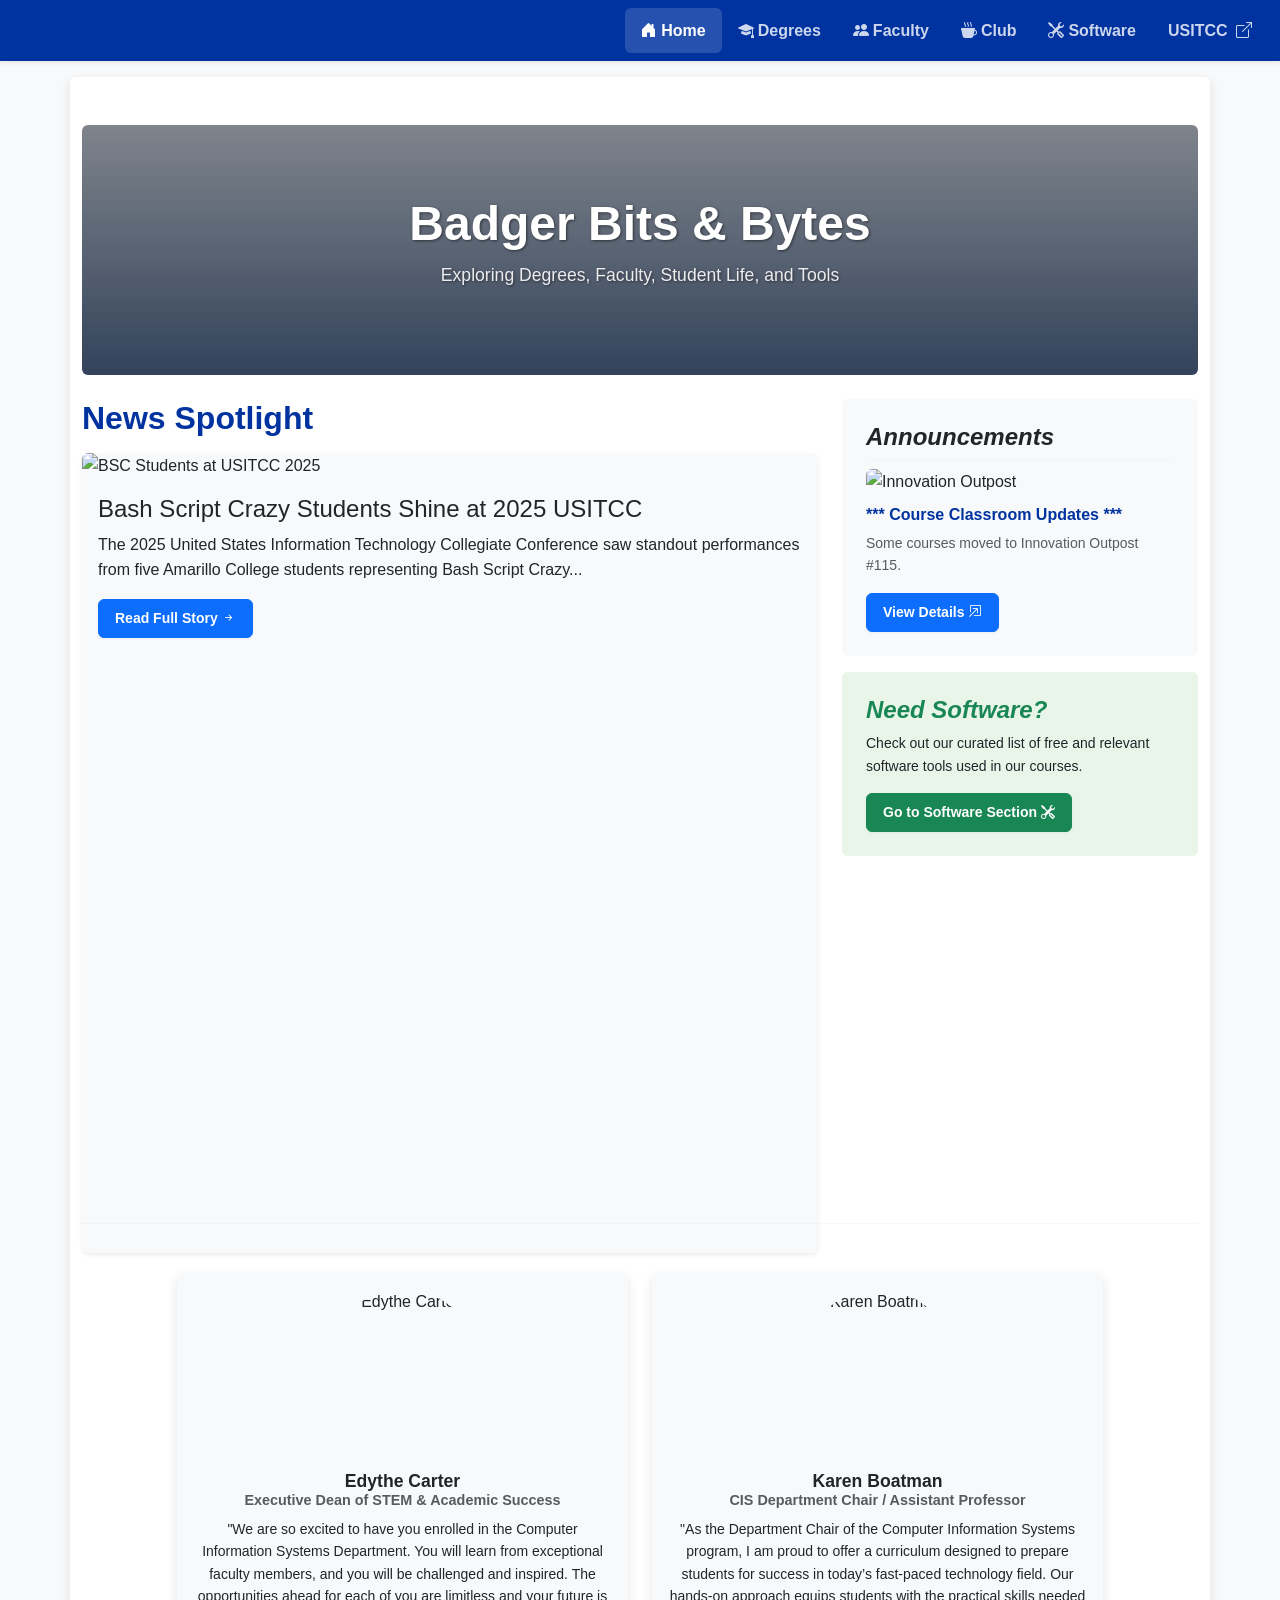
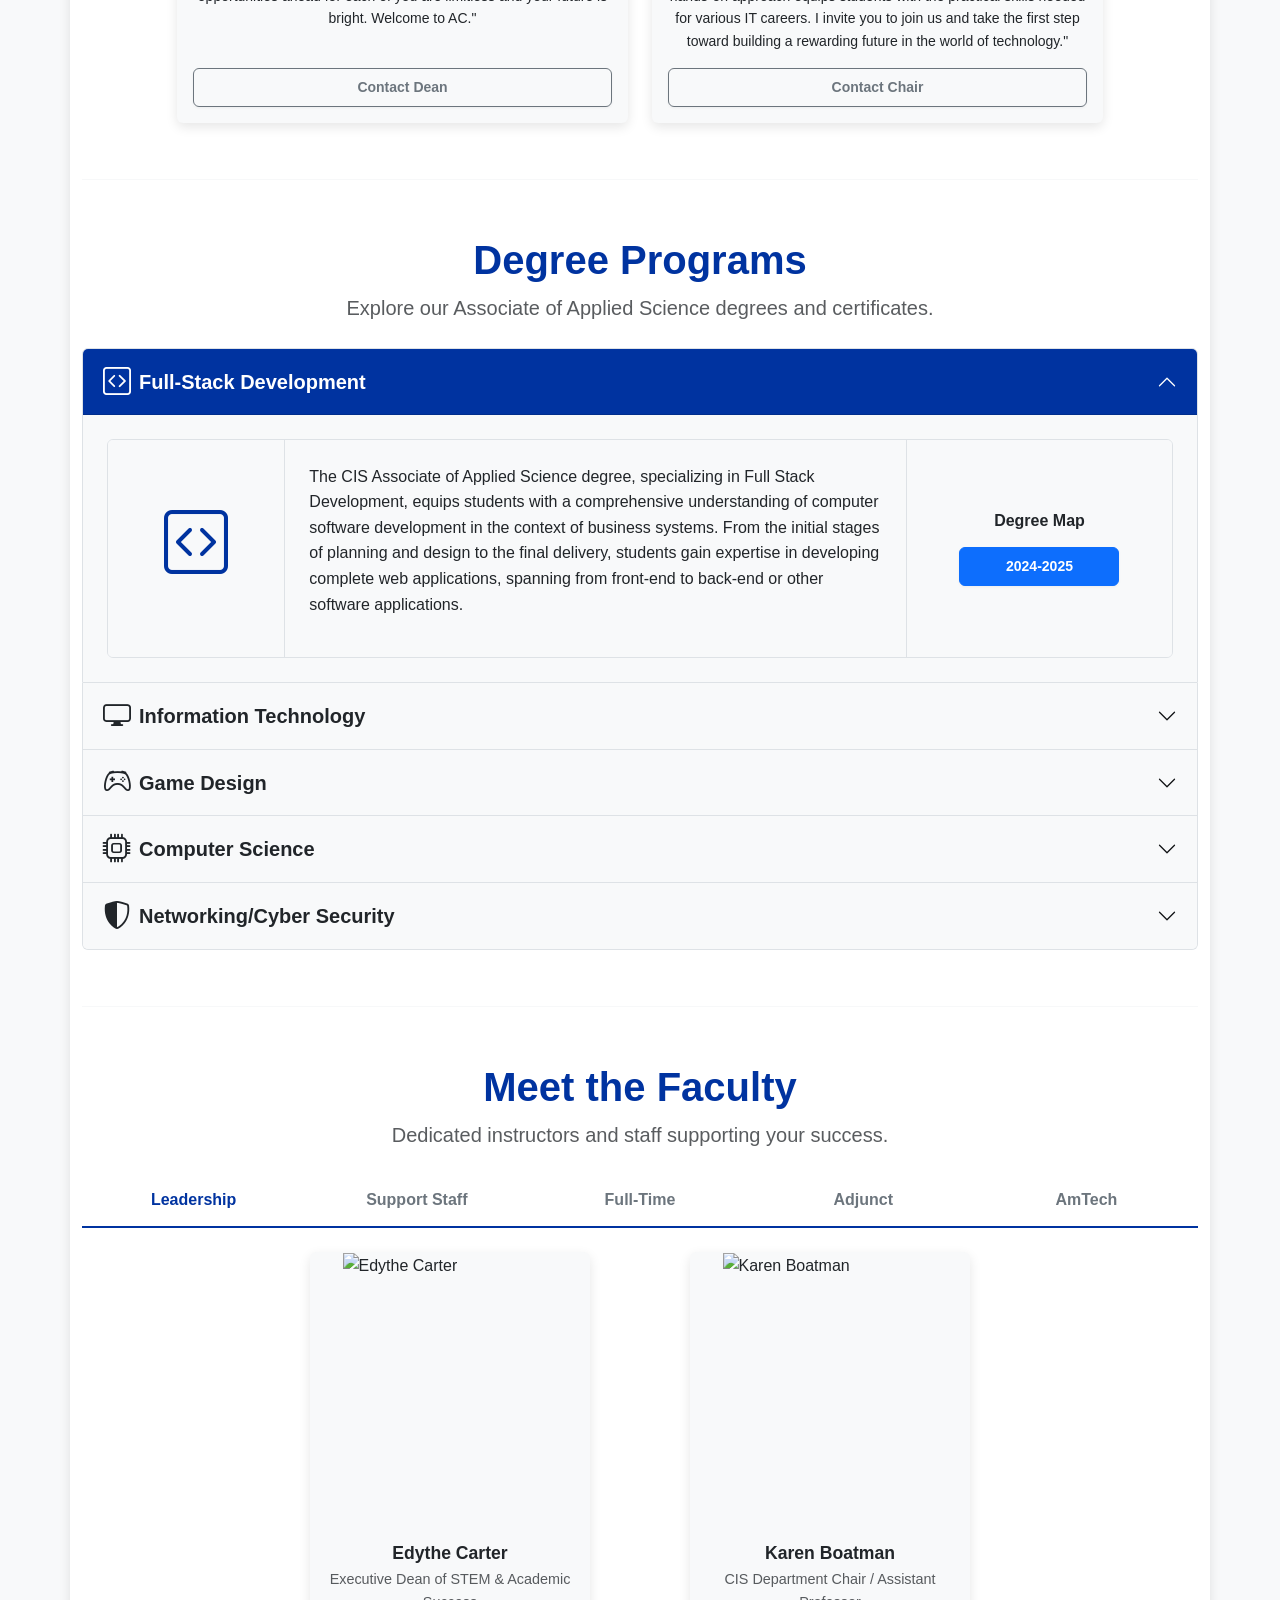
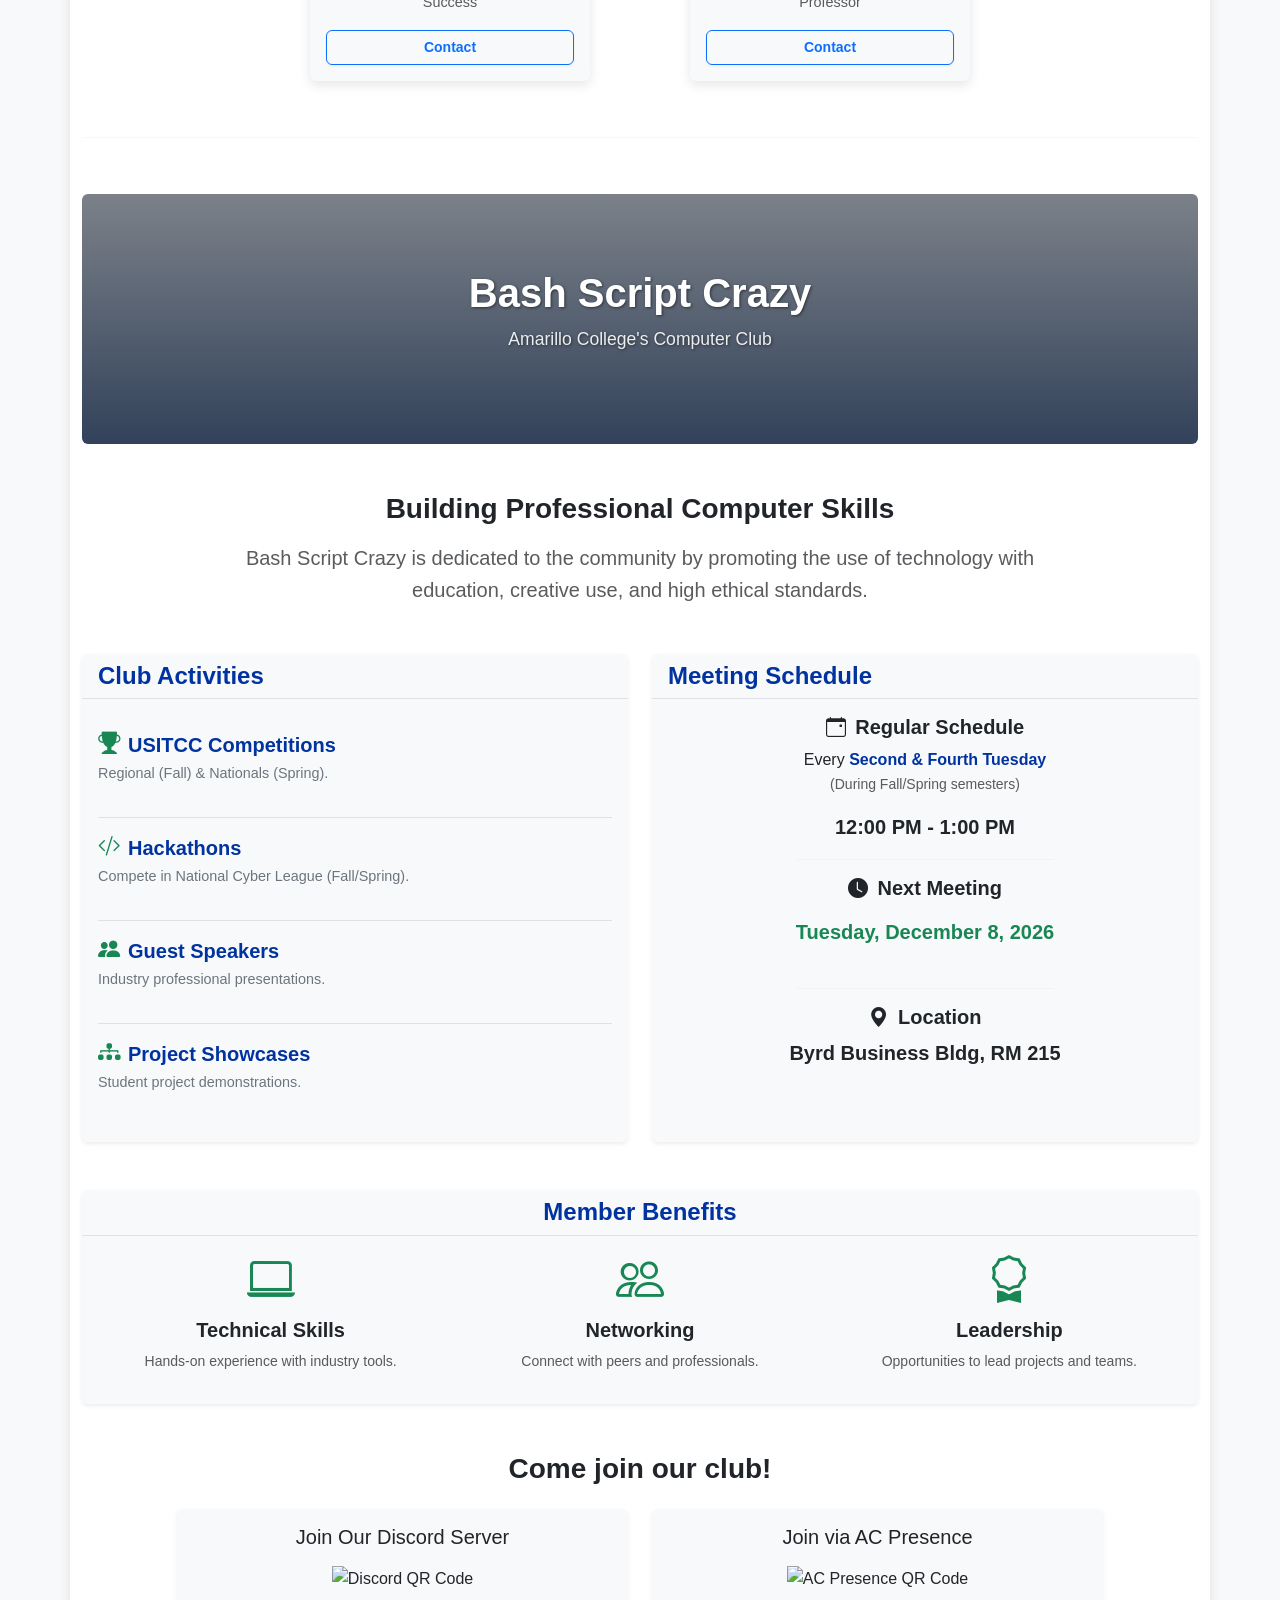
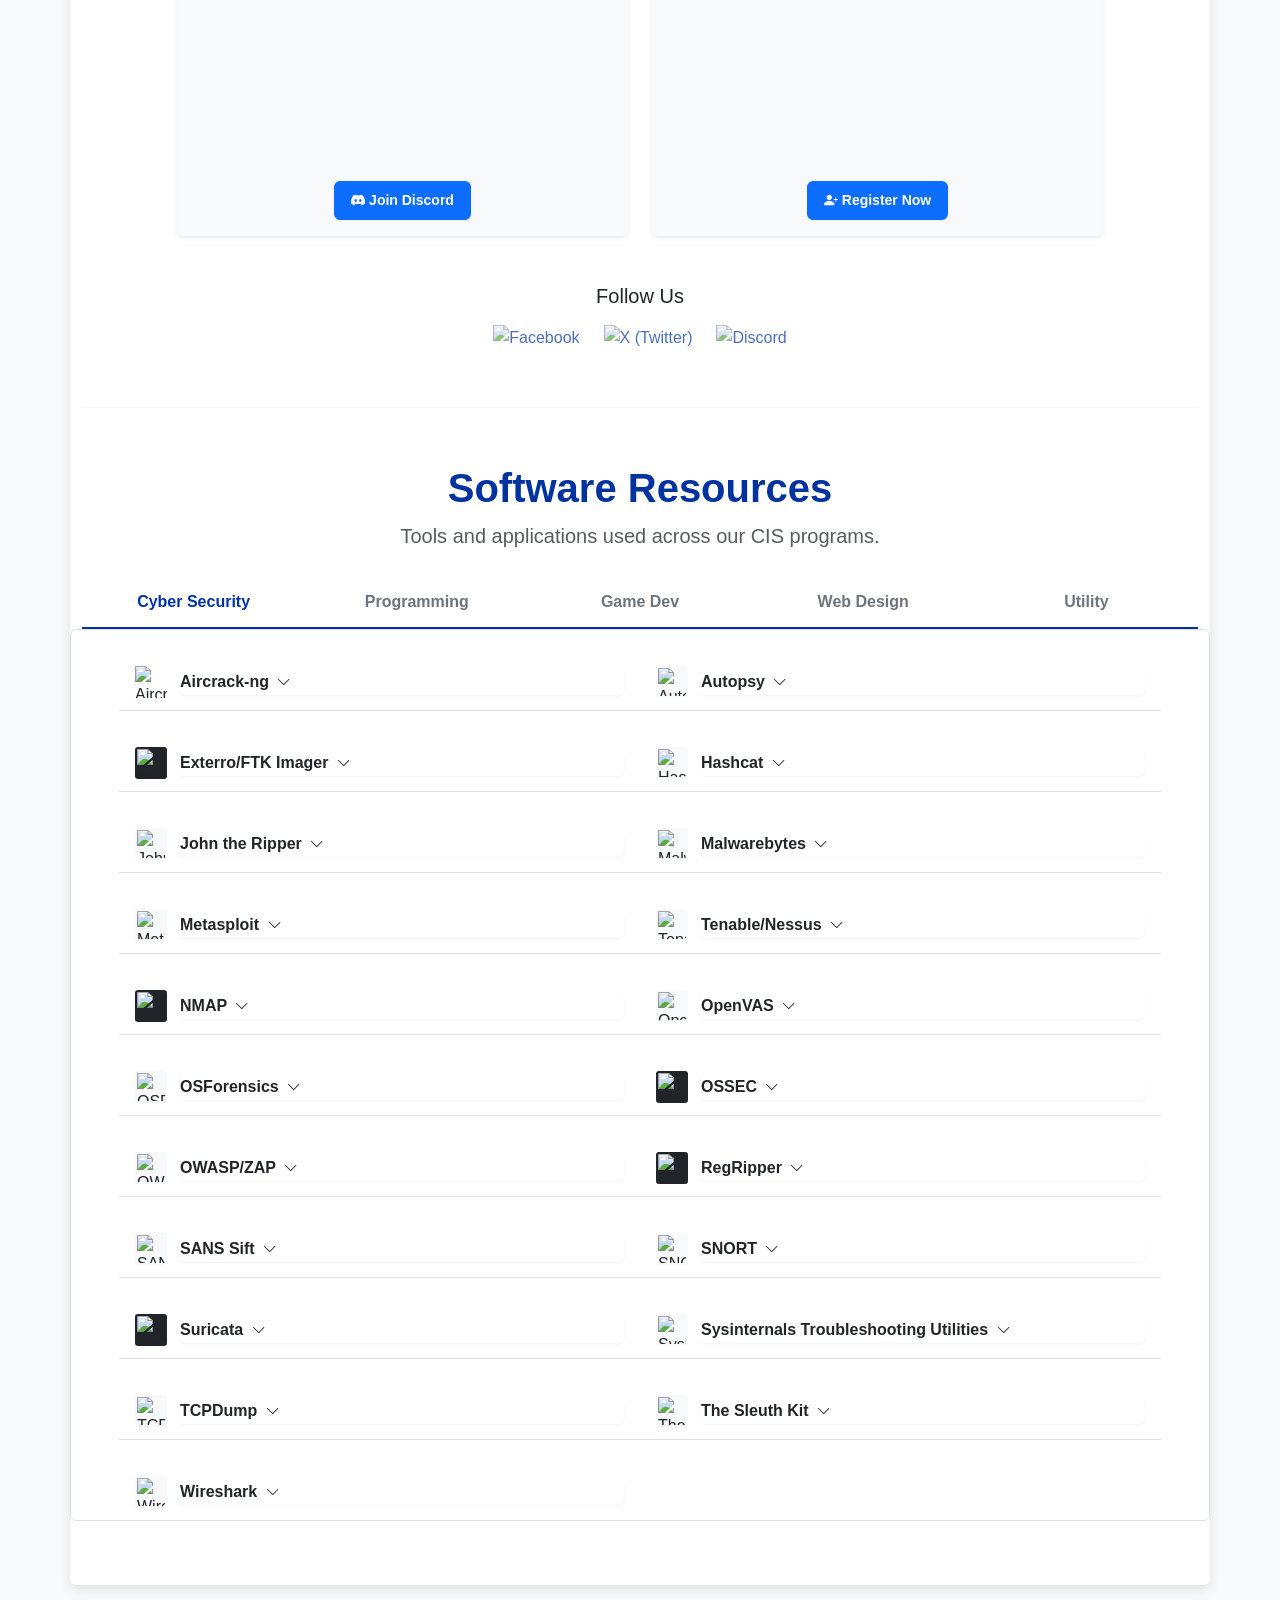
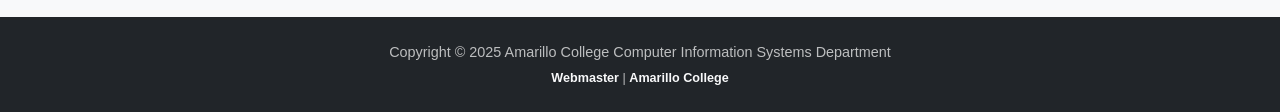
==== commit 6d4d4c43: "Update index.html" ====
--- a/index.html
+++ b/index.html
@@ -15,7 +15,7 @@
     <link rel="preconnect" href="https://fonts.gstatic.com" crossorigin>
     <link href="https://fonts.googleapis.com/css2?family=Poppins:wght@400;600;700&family=Lato:wght@400;700&display=swap" rel="stylesheet">
     <!-- Custom CSS -->
-    <link href="static/css/style.css" rel="stylesheet"> <!-- Link new CSS file -->
+    <link href="css/style.css" rel="stylesheet"> <!-- Link new CSS file -->
 
 </head>
 <body>
--- a/css/style.css
+++ b/css/style.css
@@ -0,0 +1,602 @@
+/* --- START OF FILE style.css --- */
+@import url('https://fonts.googleapis.com/css2?family=Poppins:wght@400;600;700&family=Lato:wght@400;700&display=swap');
+
+/* ------------------------- */
+/* Variables                 */
+/* ------------------------- */
+:root {
+    --bs-primary: #0033a0 !important;  
+    --bs-secondary: #6c757d; /* Bootstrap Gray */
+    --bs-success: #198754; /* Bootstrap Green */
+    --bs-light: #f8f9fa;   /* Bootstrap Light Gray */
+    --bs-dark: #212529;    /* Bootstrap Dark Gray */
+    --bs-white: #ffffff;
+    --bs-body-color: #212529;
+    --bs-body-bg: #f8f9fa; /* Light gray overall background */
+    --bs-border-color: #dee2e6;
+    
+    --bs-primary-rgb: 0, 51, 160;
+
+    --font-primary: 'Lato', sans-serif;
+    --font-headings: 'Poppins', sans-serif;
+
+    --shadow-sm: 0 1px 3px rgba(0, 0, 0, 0.05);
+    --shadow-md: 0 4px 12px rgba(0, 0, 0, 0.1);
+    --shadow-lg: 0 10px 25px rgba(0, 0, 0, 0.15);
+
+    --border-radius: 0.375rem; /* Bootstrap's default */
+}
+
+/* ------------------------- */
+/* Global Styles             */
+/* ------------------------- */
+html {
+    scroll-behavior: smooth;
+    scroll-padding-top: 80px; /* Adjust based on sticky navbar height */
+}
+
+body {
+    font-family: var(--font-primary);
+    background-color: var(--bs-body-bg);
+    color: var(--bs-body-color);
+    line-height: 1.6;
+}
+
+/* Container background set to white for content area */
+.container.content-wrapper {
+    background-color: var(--bs-white);
+    margin-top: 1rem;
+    margin-bottom: 1rem;
+    padding-top: 1.5rem;
+    padding-bottom: 1.5rem;
+    border-radius: var(--border-radius);
+    box-shadow: var(--shadow-md);
+}
+
+h1, h2, h3, h4, h5, h6 {
+    font-family: var(--font-headings);
+    font-weight: 600;
+    color: var(--bs-dark); /* Default dark heading */
+}
+h1.hero-title, h2.section-title {
+    color: var(--bs-primary); /* Primary color for main titles */
+}
+
+
+a {
+    color: var(--bs-primary);
+    text-decoration: none;
+    transition: color 0.2s ease-in-out;
+}
+
+a:hover {
+    color: #0a58ca; /* Darker primary */
+    text-decoration: underline;
+}
+
+hr {
+    border-top: 1px solid var(--bs-border-color);
+    opacity: 0.25;
+    margin: 2rem 0;
+}
+
+/* ------------------------- */
+/* Navbar                    */
+/* ------------------------- */
+.navbar.sticky-top {
+    box-shadow: var(--shadow-sm);
+}
+
+.navbar-dark .navbar-nav .nav-link {
+    font-family: var(--font-headings);
+    font-weight: 600;
+    color: rgba(255, 255, 255, 0.8);
+    transition: color 0.2s ease, background-color 0.2s ease;
+    padding: 0.6rem 1rem;
+    border-radius: var(--border-radius);
+}
+.navbar-dark .navbar-nav .nav-link:hover,
+.navbar-dark .navbar-nav .nav-link:focus {
+    color: var(--bs-white);
+    background-color: rgba(255, 255, 255, 0.1);
+}
+
+.navbar-dark .navbar-nav .nav-link.active {
+    color: var(--bs-white);
+    font-weight: 700;
+    background-color: rgba(255, 255, 255, 0.15);
+}
+
+
+/* ------------------------- */
+/* Hero Sections             */
+/* ------------------------- */
+.hero-section {
+    position: relative;
+    background-size: cover;
+    background-position: center center;
+    background-repeat: no-repeat;
+    min-height: 250px; /* Base height */
+    display: flex;
+    align-items: center;
+    justify-content: center;
+    text-align: center;
+    color: var(--bs-white);
+    padding: 2rem 1rem;
+    border-radius: var(--border-radius);
+    overflow: hidden; /* Keep overlay contained */
+    margin-bottom: 2rem;
+}
+
+.hero-section::before { /* Overlay */
+    content: "";
+    position: absolute;
+    top: 0;
+    left: 0;
+    width: 100%;
+    height: 100%;
+    background: linear-gradient(to top, rgba(0, 20, 50, 0.8) 0%, rgba(0, 10, 25, 0.5) 100%); /* Darker blue overlay */
+    z-index: 1;
+}
+
+.hero-content {
+    position: relative;
+    z-index: 2;
+    text-shadow: 1px 1px 3px rgba(0, 0, 0, 0.5);
+}
+
+.hero-section .hero-title {
+    color: var(--bs-white); /* Ensure white title */
+    font-weight: 700;
+    margin-bottom: 0.5rem;
+}
+
+.hero-section .hero-subtitle {
+    font-size: 1.1rem;
+    font-weight: 400;
+    color: rgba(255, 255, 255, 0.9);
+}
+
+
+
+/* Specific Hero Backgrounds */
+#home .hero-section { background-image: url(../images/background_grok-generated_image.jpg); }
+#degrees .hero-section { background-image: url(../images/background_grok-generated_image.jpg); } /* Using header bg for degrees */
+#faculty .hero-section { background-image: url(../images/background_grok-generated_image.jpg); } /* Placeholder - Change if needed */
+#club .hero-section { background-image: url(../images/bsc/bsclogo.png); background-color: var(--bs-light); background-size: contain; }
+#software .hero-section { background-image: url(../images/background_grok-generated_image.jpg); } /* Placeholder - Change if needed */
+
+
+/* ------------------------- */
+/* Sidebar Specifics         */
+/* ------------------------- */
+.sidebar-sticky-wrapper {
+    position: sticky;
+    /* Adjust this value based on your actual navbar height + desired gap */
+    top: 90px;
+    height: calc(100vh - 100px); /* Example height limit - adjust as needed */
+    overflow-y: auto; /* Add scrollbar if content exceeds height */
+}
+
+/* Optional: Hide scrollbar visually if desired (won't work in Firefox) */
+.sidebar-sticky-wrapper::-webkit-scrollbar {
+    width: 0px;
+    background: transparent; /* make scrollbar transparent */
+}
+
+/* ------------------------- */
+/* Buttons                   */
+/* ------------------------- */
+.btn {
+    font-family: var(--font-headings);
+    font-weight: 600;
+    padding: 0.5rem 1rem; /* Slightly smaller default padding */
+    border-radius: var(--border-radius);
+    transition: all 0.2s ease-in-out;
+    box-shadow: var(--shadow-sm);
+}
+
+.btn:hover {
+    transform: translateY(-2px);
+    box-shadow: var(--shadow-md);
+}
+
+/* Specific button overrides if needed - e.g., for faculty contact */
+.faculty-card .btn {
+    font-size: 0.875rem;
+    padding: 0.375rem 0.75rem;
+}
+
+/* ------------------------- */
+/* Cards                     */
+/* ------------------------- */
+.card {
+    border: none;
+    border-radius: var(--border-radius);
+    box-shadow: var(--shadow-md);
+    transition: transform 0.2s ease-in-out, box-shadow 0.2s ease-in-out;
+    height: 100%;
+    overflow: hidden;
+}
+
+.card:hover {
+    transform: translateY(-5px);
+    box-shadow: var(--shadow-lg);
+}
+
+.card-header {
+    background-color: var(--bs-light);
+    border-bottom: 1px solid var(--bs-border-color);
+    font-family: var(--font-headings);
+    font-weight: 600;
+}
+
+.card img.card-img-top,
+.card img.faculty-img {
+    object-fit: cover;
+}
+
+/* Dean/Chair Cards */
+.dean-chair-card img {
+    max-width: 150px; /* Adjust size */
+    height: 150px;
+    object-fit: cover;
+    border-radius: 50%; /* Make images circular */
+    margin: 1rem auto;
+}
+.dean-chair-card .card-title {
+    font-size: 1.1rem;
+    margin-bottom: 0.25rem;
+}
+.dean-chair-card .card-subtitle {
+    font-size: 0.9rem;
+    color: var(--bs-secondary);
+    margin-bottom: 1rem;
+}
+
+/* Faculty Card Specifics */
+.faculty-card {
+    max-width: 280px; /* Slightly larger max-width */
+    margin-left: auto;
+    margin-right: auto;
+}
+
+.faculty-img-container {
+    width: 215px; /* Full width container */
+    height: 275px; /* Fixed height */
+    overflow: hidden;
+    background-color: var(--bs-light); /* Background for non-square images */
+    margin-left: auto;
+    margin-right: auto;
+}
+
+.faculty-img {
+    width: 100%;
+    height: 100%;
+    object-fit: cover; /* Cover is better */
+    object-position: top center;
+}
+
+.faculty-card .card-body {
+    text-align: center;
+    padding: 1rem;
+}
+
+.faculty-card .card-title {
+    font-size: 1.1rem;
+    margin-bottom: 0.25rem;
+}
+
+.faculty-card .card-text {
+    font-size: 0.9rem;
+    color: var(--bs-secondary);
+    margin-bottom: 1rem; /* Add space before button */
+}
+
+.faculty-card .btn {
+    margin-top: auto; /* Push button to bottom */
+}
+
+/* ------------------------- */
+/* Degrees Section (Accordion) */
+/* ------------------------- */
+#degrees .accordion-button {
+    font-family: var(--font-headings);
+    font-size: 1.25rem;
+    font-weight: 600;
+    color: var(--bs-dark);
+    background-color: var(--bs-light);
+    transition: background-color 0.2s ease, color 0.2s ease;
+}
+
+#degrees .accordion-button:not(.collapsed) {
+    color: var(--bs-white);
+    background-color: var(--bs-primary); /* Primary blue when open */
+    box-shadow: inset 0 -1px 0 rgba(0, 0, 0, 0.125);
+}
+
+#degrees .accordion-button:focus {
+    box-shadow: 0 0 0 0.25rem rgba(var(--bs-primary-rgb), 0.25); /* Use Bootstrap's focus */
+}
+
+#degrees .accordion-button::after { /* Style arrow */
+    filter: brightness(0.5); /* Darken default arrow */
+}
+#degrees .accordion-button:not(.collapsed)::after {
+    filter: invert(1) brightness(2); /* White arrow when open */
+}
+
+#degrees .accordion-body {
+    padding: 1.5rem;
+}
+
+/* Internal card layout for degrees */
+#degrees .degree-card-internal {
+    border: 1px solid var(--bs-border-color);
+    box-shadow: none; /* Remove shadow from internal card */
+    border-radius: var(--border-radius);
+}
+#degrees .degree-card-internal:hover {
+    transform: none; /* No hover effect */
+}
+
+#degrees .degree-icon-col {
+    display: flex;
+    flex-direction: column;
+    align-items: center;
+    justify-content: center;
+    padding: 1.5rem;
+    background-color: var(--bs-light);
+    color: var(--bs-primary);
+    border-right: 1px solid var(--bs-border-color);
+}
+#degrees .degree-icon-col i {
+    font-size: 4rem; /* Icon size */
+    margin-bottom: 0.5rem;
+}
+#degrees .degree-icon-col h3 {
+    font-size: 1rem;
+    font-weight: 600;
+    margin: 0;
+    color: var(--bs-dark);
+}
+
+#degrees .degree-desc-col {
+    padding: 1.5rem;
+    display: flex;
+    align-items: center; /* Center text vertically */
+}
+
+#degrees .degree-links-col {
+    padding: 1.5rem;
+    display: flex;
+    flex-direction: column;
+    align-items: center;
+    justify-content: center;
+    background-color: var(--bs-light);
+     border-left: 1px solid var(--bs-border-color);
+}
+#degrees .degree-links-col h4 {
+    font-size: 1rem;
+    font-weight: 600;
+    margin-bottom: 1rem;
+}
+#degrees .degree-links-col .btn {
+    margin-bottom: 0.5rem;
+    width: 160px; /* Consistent button width */
+}
+#degrees .degree-links-col .btn:last-child {
+    margin-bottom: 0;
+}
+
+/* Responsive adjustments for degree card internals */
+@media (max-width: 991.98px) {
+    #degrees .degree-icon-col {
+        border-right: none;
+        border-bottom: 1px solid var(--bs-border-color);
+    }
+     #degrees .degree-links-col {
+        border-left: none;
+        border-top: 1px solid var(--bs-border-color);
+    }
+}
+
+/* ------------------------- */
+/* Faculty/Software Tabs     */
+/* ------------------------- */
+.nav-tabs {
+    border-bottom: 2px solid var(--bs-primary);
+}
+
+.nav-tabs .nav-link {
+    font-family: var(--font-headings);
+    font-weight: 600;
+    color: var(--bs-secondary);
+    border: none;
+    border-bottom: 2px solid transparent;
+    margin-bottom: -2px; /* Overlap the main border */
+    padding: 0.8rem 1rem;
+    transition: color 0.2s ease, border-color 0.2s ease;
+}
+.nav-tabs .nav-link:hover,
+.nav-tabs .nav-link:focus {
+    color: var(--bs-primary);
+    border-color: var(--bs-secondary);
+}
+
+.nav-tabs .nav-link.active {
+    color: var(--bs-primary);
+    background-color: transparent;
+    border-color: var(--bs-primary);
+}
+
+/* ------------------------- */
+/* Club Section              */
+/* ------------------------- */
+#club .card-title {
+    background-color: var(--bs-primary);
+    color: var(--bs-white);
+    padding: 0.75rem 1rem;
+    margin: -1rem -1rem 1rem -1rem; /* Adjust to fill card header space */
+    border-top-left-radius: var(--border-radius);
+    border-top-right-radius: var(--border-radius);
+}
+
+#club .list-group-item {
+    border: none;
+    padding: 1rem 0;
+    border-bottom: 1px solid var(--bs-border-color);
+}
+#club .list-group-item:last-child {
+    border-bottom: none;
+}
+#club .list-group-item h5 {
+    font-weight: 600;
+    color: var(--bs-primary);
+    margin-bottom: 0.25rem;
+    display: flex;
+    align-items: center;
+    gap: 0.5rem;
+}
+#club .list-group-item h5 i { /* Bootstrap icons */
+    font-size: 1.4rem;
+    color: var(--bs-success); /* Green icons */
+}
+#club .list-group-item p {
+    font-size: 0.9rem;
+    color: var(--bs-secondary);
+}
+
+#club #nextMeetingDate {
+    color: var(--bs-success); /* Green for meeting date */
+    font-weight: 700;
+    background-color: var(--bs-light);
+    padding: 0.5rem 1rem;
+    border-radius: var(--border-radius);
+    display: inline-block;
+}
+
+#club .display-4 { /* Icons for member benefits */
+    font-size: 3rem !important; /* Override BS display size */
+    color: var(--bs-success); /* Green */
+    margin-bottom: 1rem;
+}
+
+#club .qr-code-container {
+    width: 200px; /* Smaller QR codes */
+    height: 200px;
+    margin: 0 auto 1rem auto;
+}
+#club .qr-code {
+    width: 100%;
+    height: 100%;
+    object-fit: contain;
+}
+#club .social-media-links img {
+    width: 40px;
+    height: 40px;
+    opacity: 0.7;
+    transition: opacity 0.2s ease;
+}
+#club .social-media-links a:hover img {
+    opacity: 1;
+}
+
+/* ------------------------- */
+/* Software Section          */
+/* ------------------------- */
+#software .software-list {
+    border: 1px solid var(--bs-border-color);
+    border-radius: var(--border-radius);
+    background-color: var(--bs-white); /* White background for list */
+}
+
+/* Limit height only for the Cyber tab */
+#software #cyber .software-list {
+     max-height: 600px;
+     overflow-y: auto;
+}
+
+#software .software-item {
+    padding: 0.75rem 1rem;
+    border-bottom: 1px solid var(--bs-border-color);
+}
+#software .software-item:last-child {
+    border-bottom: none;
+}
+
+#software .software-img {
+    width: 32px; /* Smaller icons */
+    height: 32px;
+    object-fit: contain;
+    margin-right: 0.75rem;
+    background-color: transparent; /* Ensure no default background */
+}
+#software .software-img.bg-light,
+#software .software-img.bg-dark {
+    padding: 2px; /* Padding for logos on backgrounds */
+    border-radius: 3px;
+}
+
+#software .software-title-btn {
+    font-family: var(--font-primary); /* Use body font for list items */
+    font-weight: 700; /* Bold title */
+    font-size: 1rem;
+    color: var(--bs-dark);
+    text-decoration: none;
+    padding: 0;
+    text-align: left;
+}
+#software .software-title-btn:hover,
+#software .software-title-btn:focus {
+    color: var(--bs-primary);
+}
+#software .software-title-btn::after { /* Remove default bootstrap arrow */
+    display: none;
+}
+
+#software .software-details {
+    padding: 0.75rem 1rem 0.75rem 3rem; /* Indent details */
+    background-color: transparent; /* Remove gray background */
+    color: var(--bs-secondary); /* Gray text for details */
+    font-size: 0.9rem;
+    margin-top: 0.25rem;
+    border-top: 1px dashed var(--bs-border-color); /* Subtle separator */
+}
+
+#software .software-link {
+    font-size: 0.85rem;
+    font-weight: 600;
+    padding: 0.25rem 0.5rem;
+}
+
+/* ------------------------- */
+/* Footer                    */
+/* ------------------------- */
+.site-footer {
+    background-color: var(--bs-dark);
+    color: rgba(255, 255, 255, 0.7);
+    padding: 1.5rem 0;
+    margin-top: 2rem;
+    font-size: 0.9rem;
+}
+
+.site-footer a {
+    color: var(--bs-light);
+    font-weight: 600;
+}
+.site-footer a:hover {
+    color: var(--bs-white);
+}
+
+/* ------------------------- */
+/* Remove Old Custom Classes */
+/* ------------------------- */
+/*.ac-navbar, .ac-active, .ac-navbar a:hover, .courseUpdate, .courseUpdate .btn,
+.software-teaser, .ac-card-title, .ac-btn, .ac-btn-secondary, .ac-nav,
+.ac-navy, .ac-faculty-link, .bsc-img, .ac-footer {
+    /* These styles are replaced by Bootstrap classes or new CSS */
+    /* Keep this block empty or remove it */
+
+
+/* --- END OF FILE style.css --- */
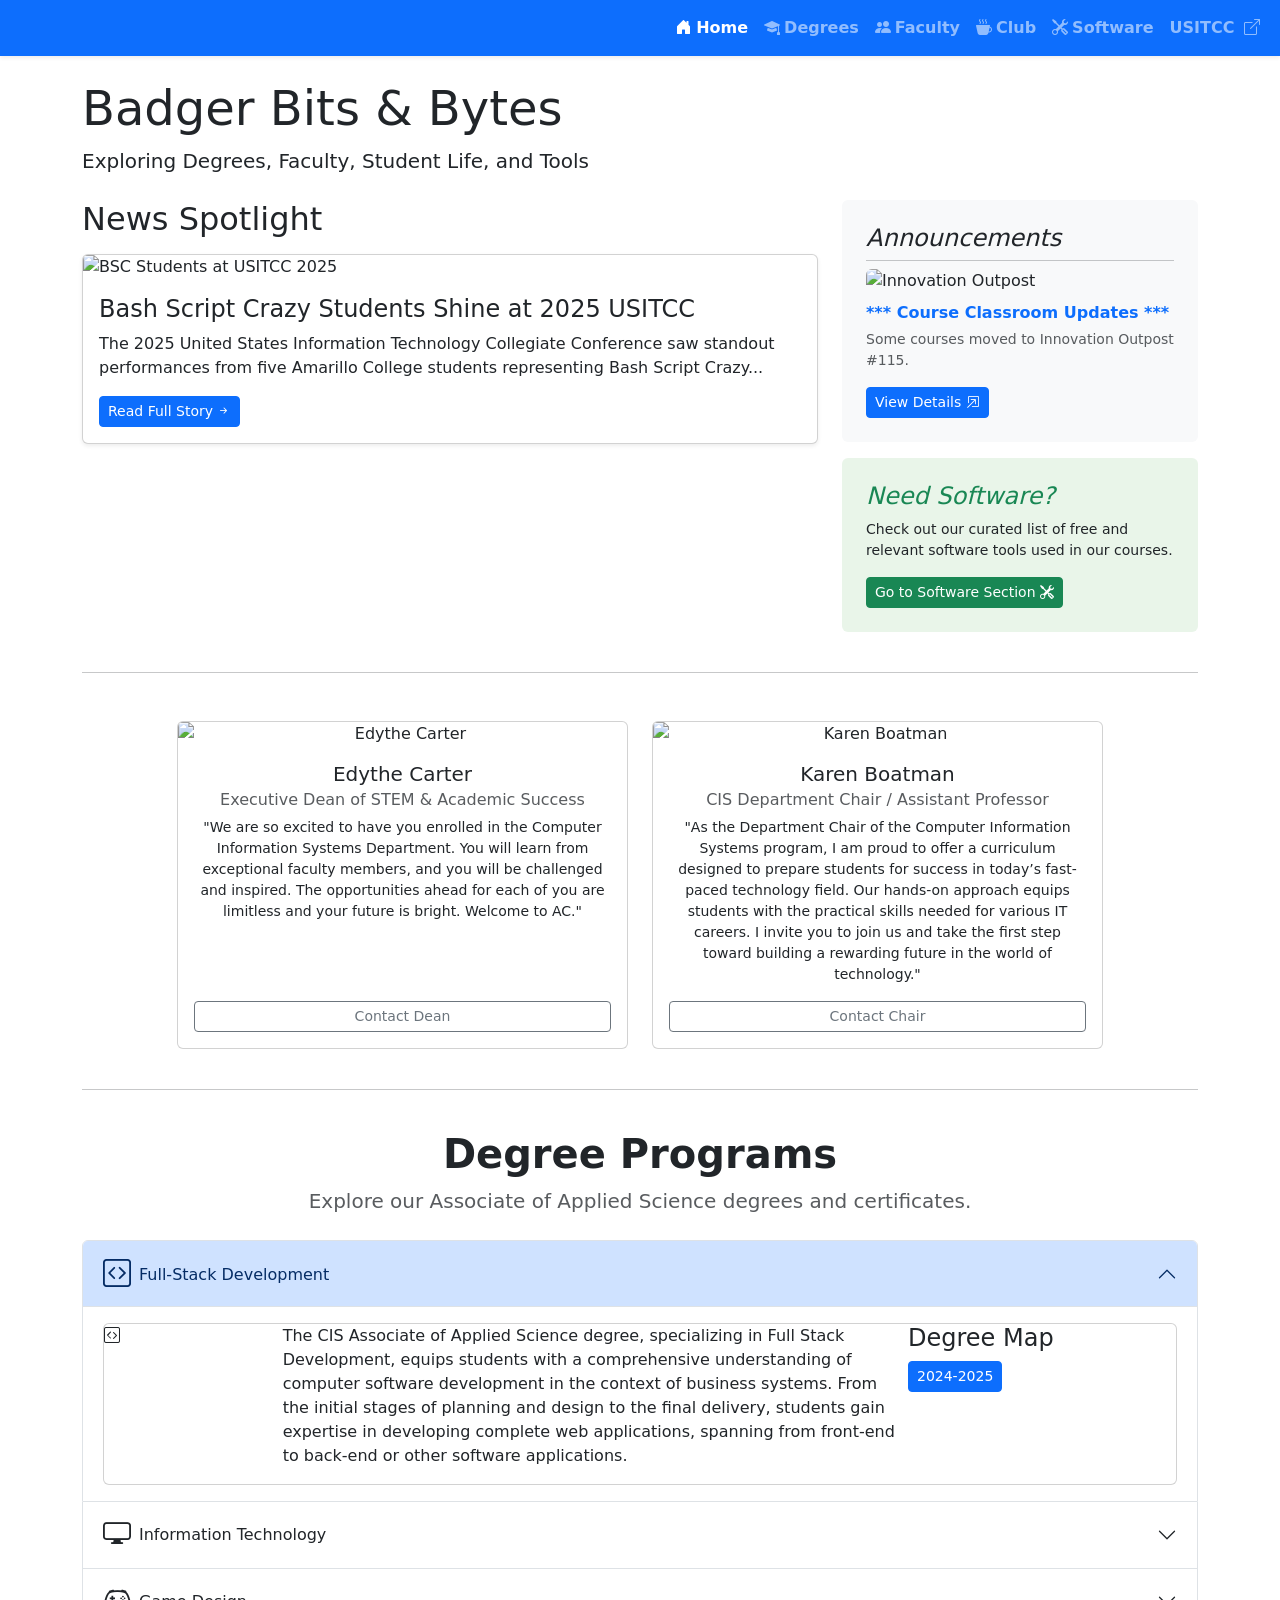
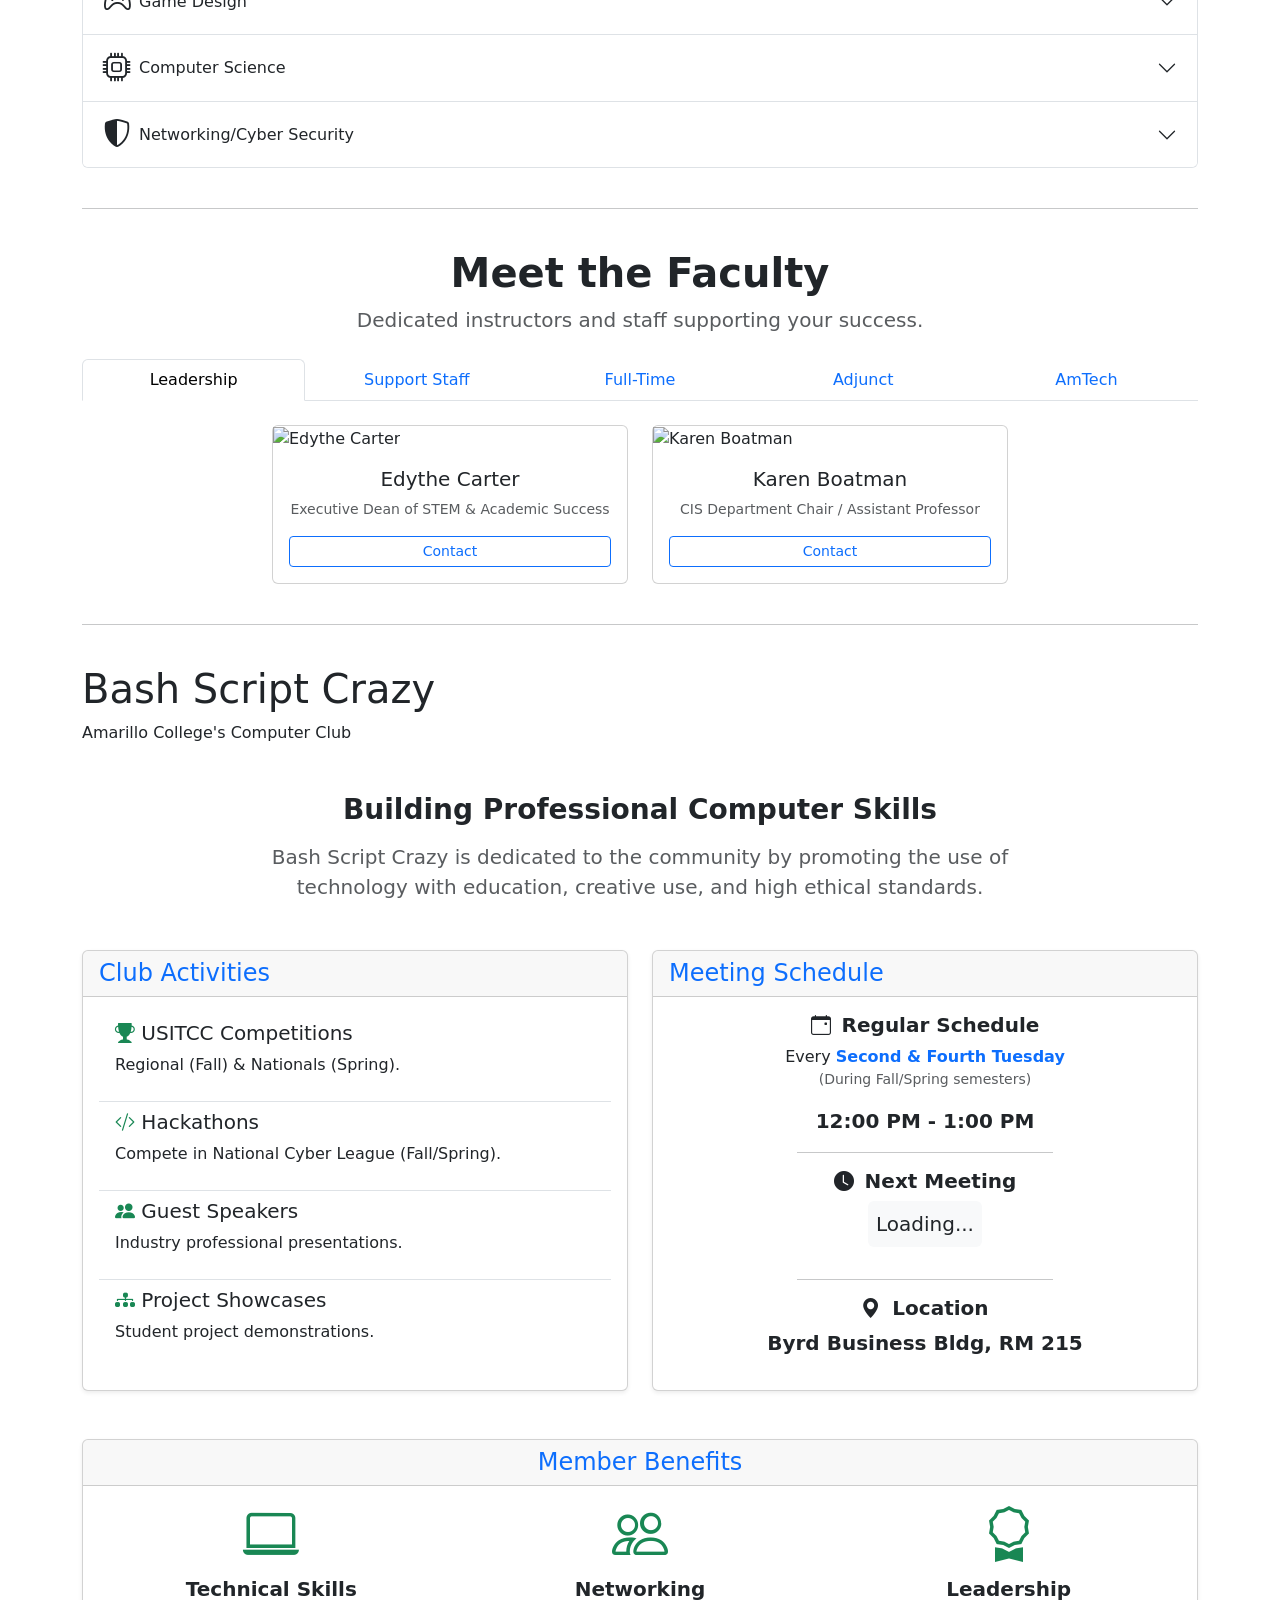
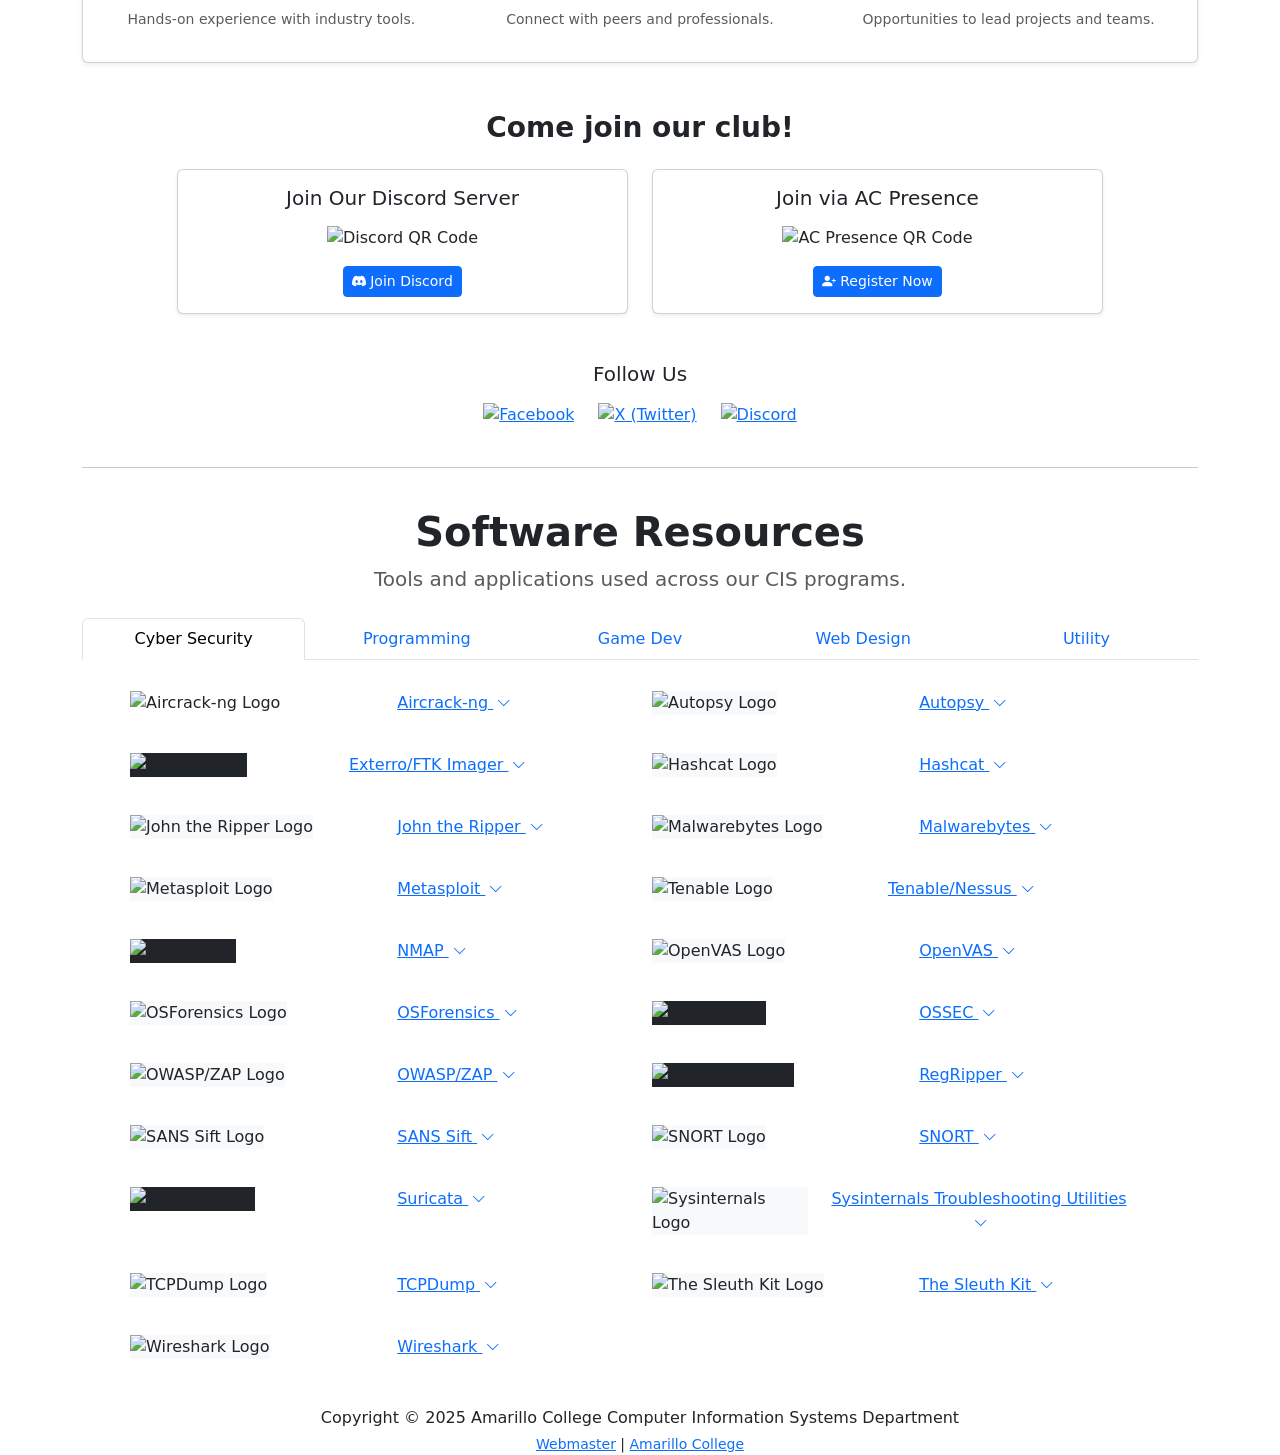
==== commit 109d7327: "Add files via upload" ====
--- a/index.html
+++ b/index.html
@@ -15,7 +15,7 @@
     <link rel="preconnect" href="https://fonts.gstatic.com" crossorigin>
     <link href="https://fonts.googleapis.com/css2?family=Poppins:wght@400;600;700&family=Lato:wght@400;700&display=swap" rel="stylesheet">
     <!-- Custom CSS -->
-    <link href="css/style.css" rel="stylesheet"> <!-- Link new CSS file -->
+    <link href="static/css/style.css" rel="stylesheet"> <!-- Link new CSS file -->
 
 </head>
 <body>
@@ -1416,7 +1416,7 @@
     <!-- Bootstrap Bundle JS -->
     <script src="https://cdn.jsdelivr.net/npm/bootstrap@5.3.5/dist/js/bootstrap.bundle.min.js" integrity="sha384-k6d4wzSIapyDyv1kpU366/PK5hCdSbCRGRCMv+eplOQJWyd1fbcAu9OCUj5zNLiq" crossorigin="anonymous"></script>
     <!-- Custom JS -->
-    <script src="js/script.js"></script>
+    <script src="static/js/script.js"></script>
 
 </body>
-</html>
+</html>
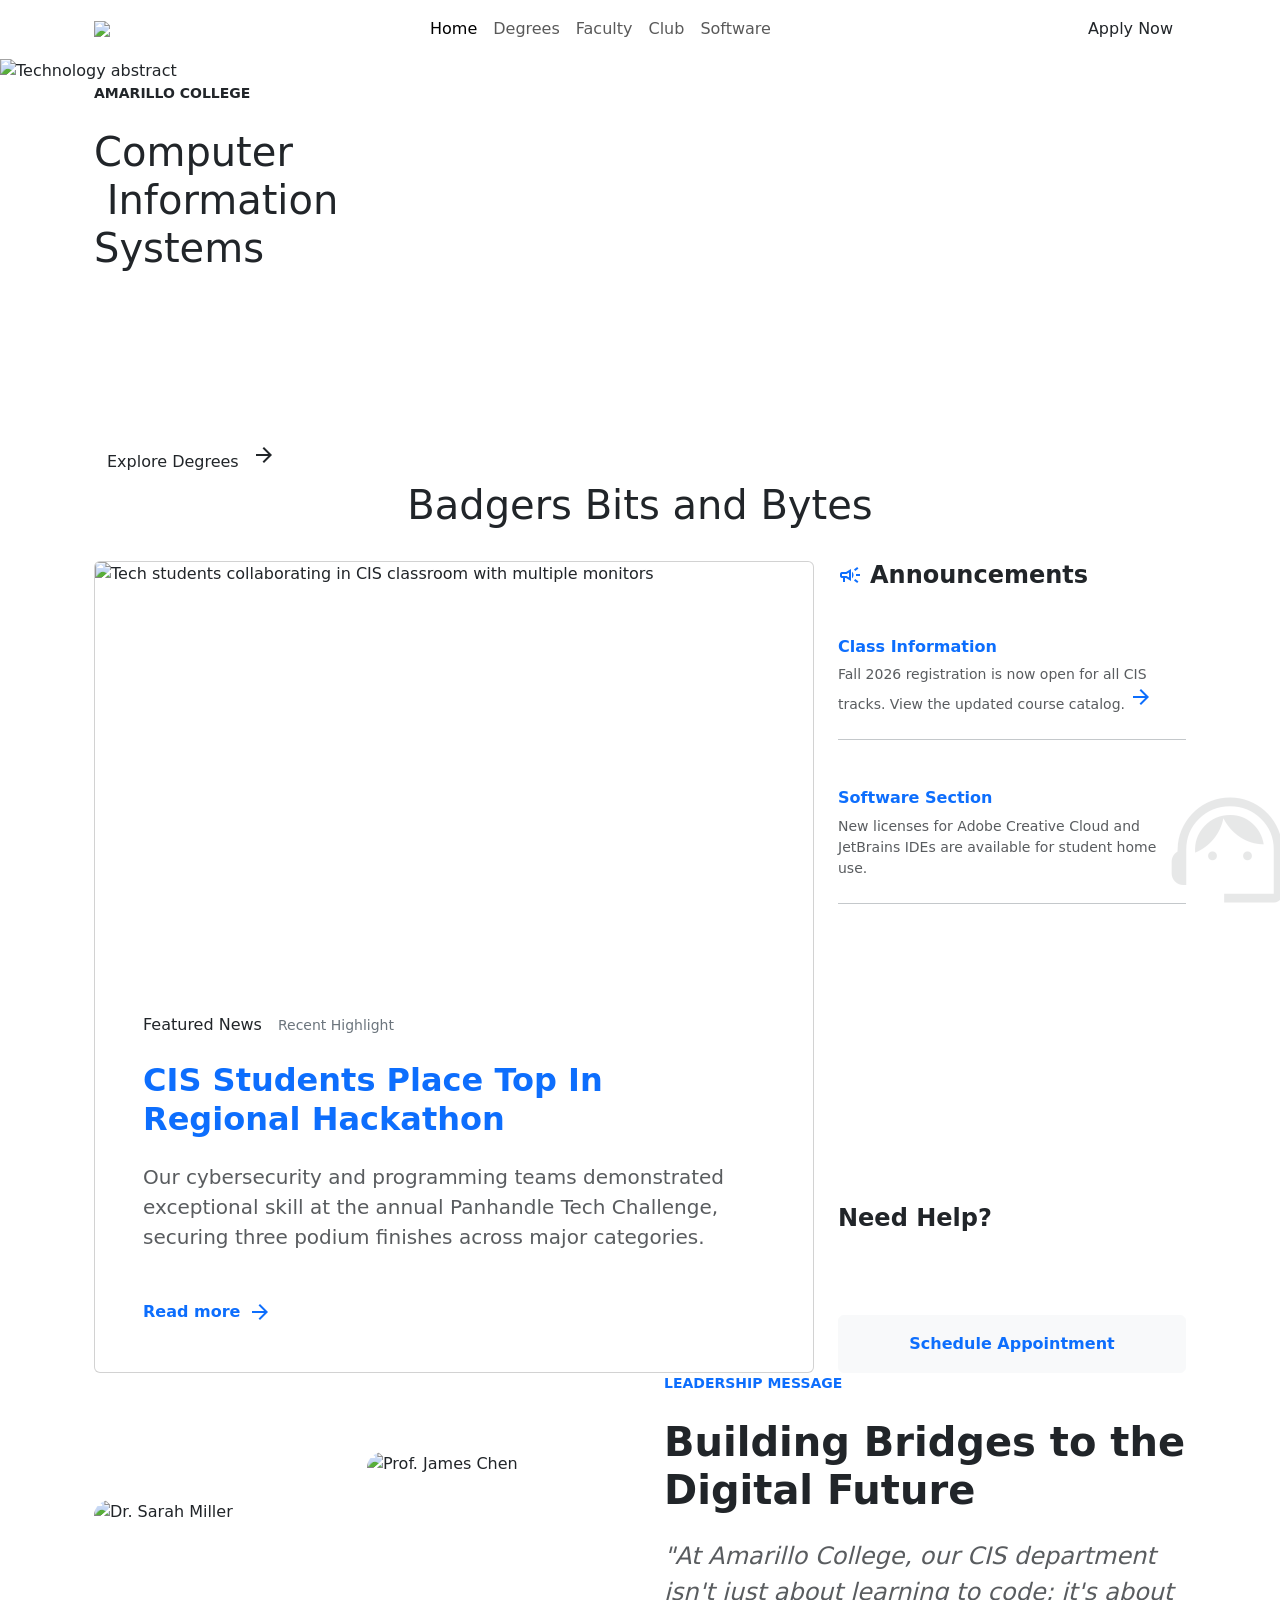
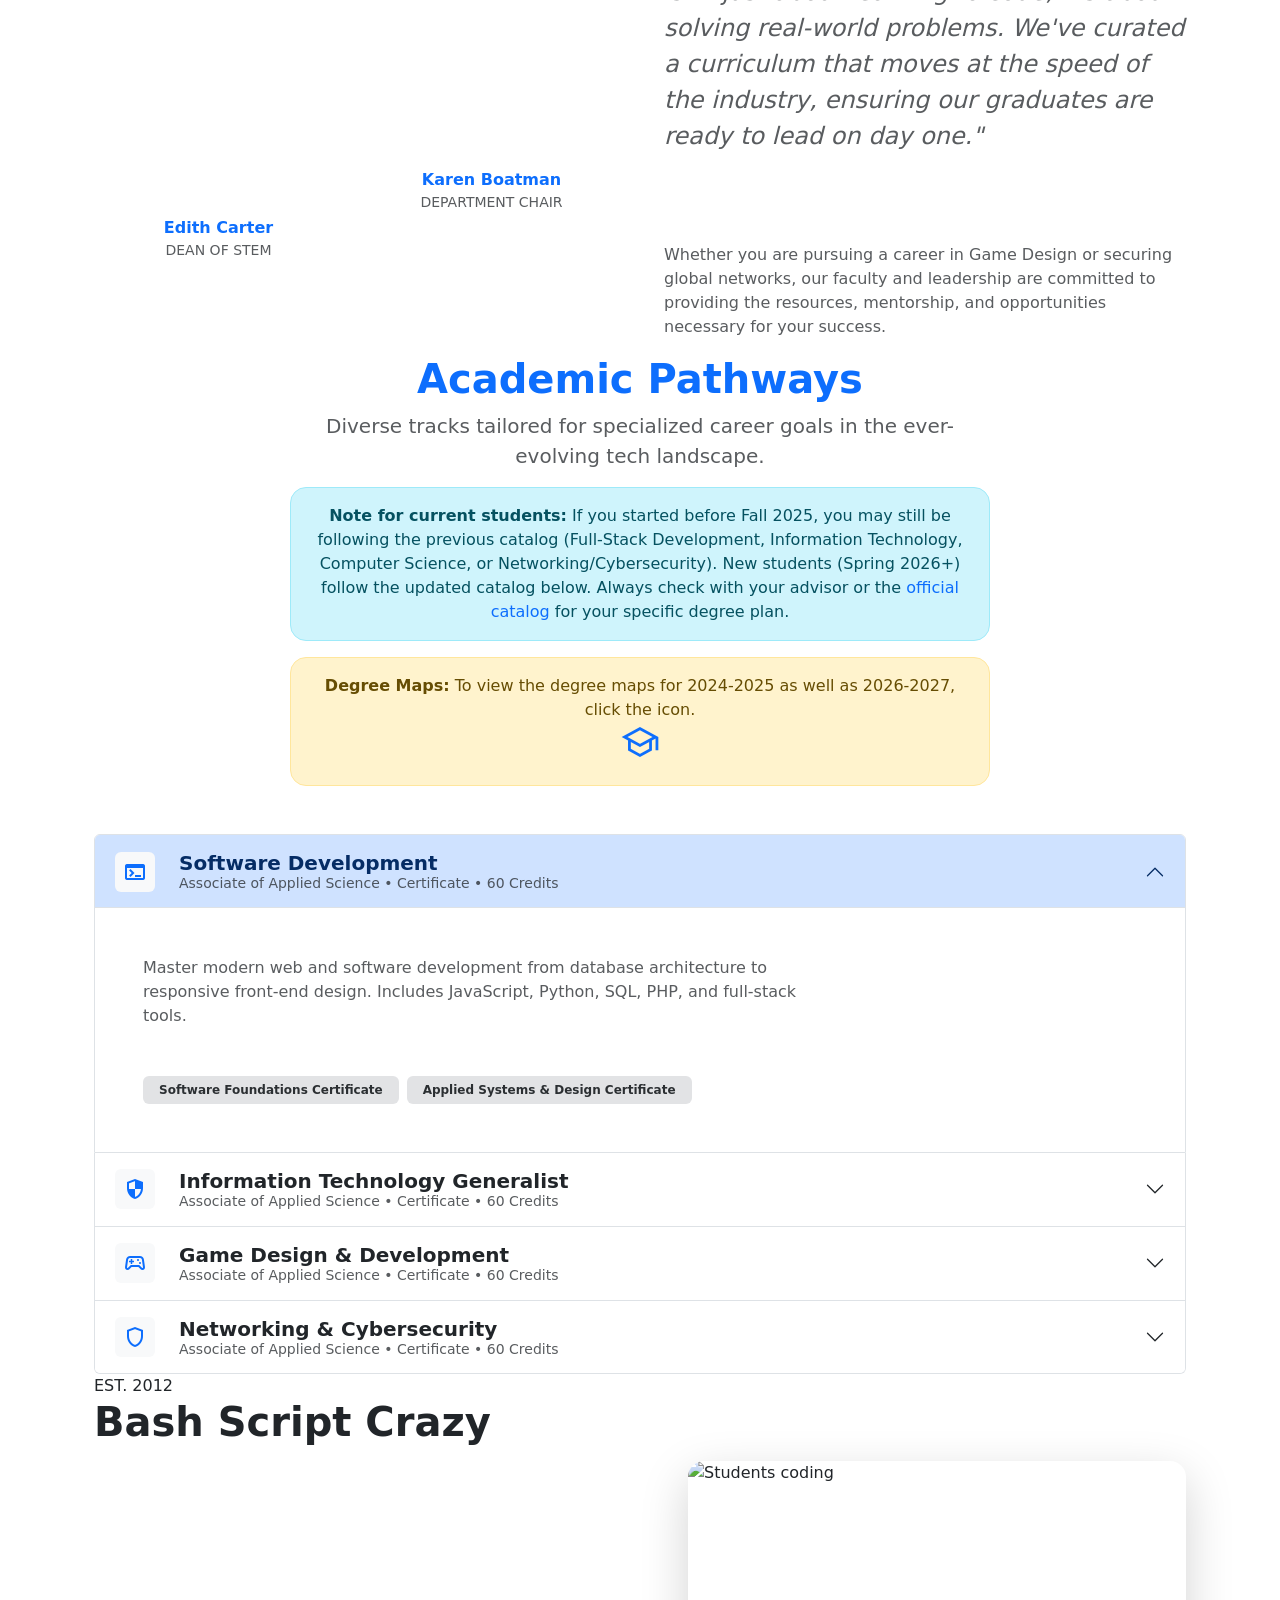
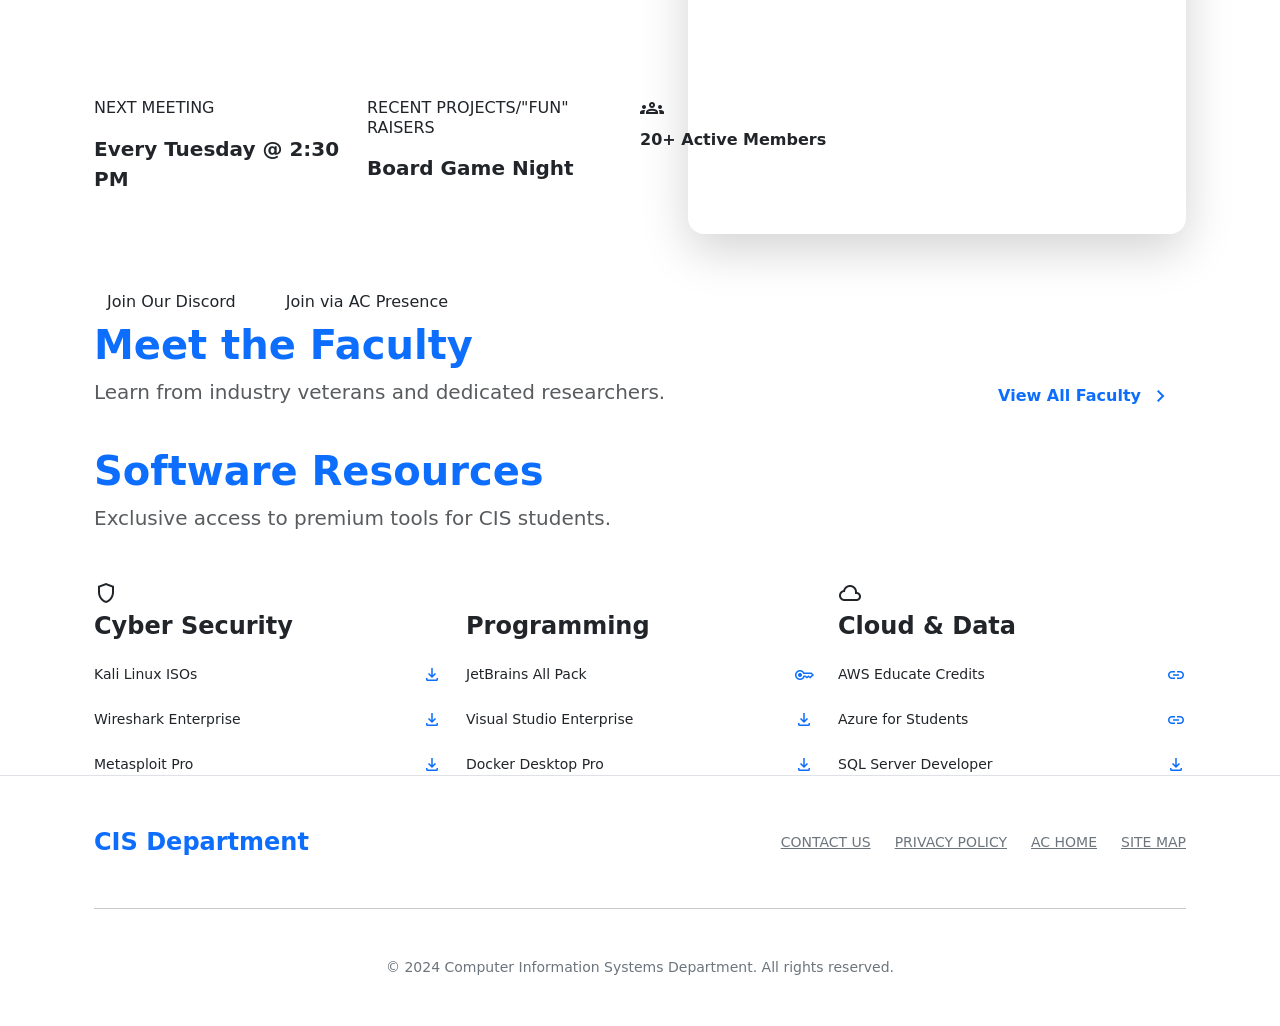
==== commit a56226e9: "Add files via upload" ====
--- a/index.html
+++ b/index.html
@@ -1,1422 +1,434 @@
-
 <!DOCTYPE html>
 <html lang="en">
 <head>
     <meta charset="UTF-8">
     <meta name="viewport" content="width=device-width, initial-scale=1.0">
-    <title>Badger Bits & Bytes | AC CIS</title> <!-- Improved Title -->
-
-    <!-- Bootstrap CSS -->
-    <link href="https://cdn.jsdelivr.net/npm/bootstrap@5.3.5/dist/css/bootstrap.min.css" rel="stylesheet" integrity="sha384-SgOJa3DmI69IUzQ2PVdRZhwQ+dy64/BUtbMJw1MZ8t5HZApcHrRKUc4W0kG879m7" crossorigin="anonymous">
-    <!-- Bootstrap Icons -->
-    <link rel="stylesheet" href="https://cdn.jsdelivr.net/npm/bootstrap-icons@1.11.3/font/bootstrap-icons.min.css">
-    <!-- Google Fonts -->
-    <link rel="preconnect" href="https://fonts.googleapis.com">
-    <link rel="preconnect" href="https://fonts.gstatic.com" crossorigin>
-    <link href="https://fonts.googleapis.com/css2?family=Poppins:wght@400;600;700&family=Lato:wght@400;700&display=swap" rel="stylesheet">
-    <!-- Custom CSS -->
-    <link href="static/css/style.css" rel="stylesheet"> <!-- Link new CSS file -->
-
+    <title>AC | CIS Nexus</title>
+    <link href="https://cdn.jsdelivr.net/npm/bootstrap@5.3.2/dist/css/bootstrap.min.css" rel="stylesheet"/>
+    <link href="https://fonts.googleapis.com/css2?family=Material+Symbols+Outlined:wght,FILL@100..700,0..1&amp;display=swap" rel="stylesheet"/>
+    <link href="static/css/cis.css" rel="stylesheet">
 </head>
 <body>
-    <!-- Navbar: Using Bootstrap primary background -->
-    <nav class="navbar navbar-expand-lg navbar-dark bg-primary sticky-top shadow-sm">
-        <div class="container-fluid">
-            <!--a class="navbar-brand fw-bold" href="#home">Badger Bits & Bytes</a-->
-            <button class="navbar-toggler" type="button" data-bs-toggle="collapse" data-bs-target="#navbarNavAltMarkup" aria-controls="navbarNavAltMarkup" aria-expanded="false" aria-label="Toggle navigation">
-                <span class="navbar-toggler-icon"></span>
-            </button>
-            <div class="collapse navbar-collapse" id="navbarNavAltMarkup">
-                 <!-- ms-auto pushes nav to the right -->
-                <div class="navbar-nav ms-auto fw-bold">
-                    <a class="nav-link active" aria-current="page" href="#home"><i class="bi bi-house-door-fill me-1"></i>Home</a>
-                    <a class="nav-link" href="#degrees"><i class="bi bi-mortarboard-fill me-1"></i>Degrees</a>
-                    <a class="nav-link" href="#faculty"><i class="bi bi-people-fill me-1"></i>Faculty</a>
-                    <a class="nav-link" href="#club"><i class="bi bi-cup-hot-fill me-1"></i>Club</a>
-                    <a class="nav-link" href="#software"><i class="bi bi-tools me-1"></i>Software</a>
-                    <a class="nav-link" href="usitcc/index.html" target="_blank">USITCC <i class="bi bi-box-arrow-up-right ms-1"></i></a>
-                </div>
+    <nav class="navbar navbar-expand-md sticky-top">
+        <div class="container-xl px-4">
+            <a class="navbar-brand font-headline fw-bold text-primary fs-3" href="index.html"><img class="navbar" src="static/images/ac/cis_logo_no_bkgd.webp"></a>
+            <button class="navbar-toggler" data-bs-target="#navbarMain" data-bs-toggle="collapse" type="button"><span class="navbar-toggler-icon"></span></button>
+            <div class="collapse navbar-collapse" id="navbarMain">
+                <ul class="navbar-nav mx-auto">
+                    <li class="nav-item"><a class="nav-link active" href="index.html">Home</a></li>
+                    <li class="nav-item"><a href="degrees.html" target="_blank" class="nav-link">Degrees</a></li>
+                    <li class="nav-item"><a href="faculty.html" target="_blank" class="nav-link">Faculty</a></li>
+                    <li class="nav-item"><a href="club.html" target="_blank" class="nav-link">Club</a></li>
+                    <li class="nav-item"><a href="software.html" target="_blank" class="nav-link">Software</a></li>
+                </ul>
+                <a href="https://www.actx.edu/enroll/" target="_blank" class="btn btn-apply">Apply Now</a>
+
             </div>
         </div>
     </nav>
 
-    <!-- Wrapper for white background content area -->
-    <div class="container content-wrapper">
-
-        <section id="home" class="py-4"> <!-- Keep or adjust py-4-->
-            <!-- Hero: Using new hero classes -->
-            <div class="hero-section rounded mb-4">
-                <div class="hero-content">
-                    <h1 class="hero-title display-5">Badger Bits &amp; Bytes</h1>
-                    <p class="hero-subtitle lead">Exploring Degrees, Faculty, Student Life, and Tools</p>
-                </div>
-            </div>
-        
-            <!--{/* Row 1: Spotlight and Sidebar */}-->
+    <main>
+        <section class="hero-section">
+            <img alt="Technology abstract" class="hero-bg-img" src="https://lh3.googleusercontent.com/aida-public/[base64]"/>
+            <div class="hero-gradient"></div>
+            <div class="container-xl px-4 position-relative">
+                <div class="row">
+                    <div class="col-lg-8">
+                        <span class="font-label text-tertiary-fixed fw-bold text-uppercase small tracking-widest d-block mb-4">Amarillo College</span>
+                        <h1 class="hero-title font-headline">C<span class="text-secondary-container">omputer</span> <br/>&nbsp;I<span class="text-secondary-container">nformation</span> <br/>S<span class="text-secondary-container">ystems</span></h1>
+                        <p class="fs-4 text-white-50 mb-5 mw-100" style="max-width: 580px;">Empowering the next generation of tech innovators through hands-on learning, expert faculty, and industry-standard resources.</p>
+                        <a class="btn btn-explore" href="degrees.html">Explore Degrees <span class="material-symbols-outlined ms-2">arrow_forward</span></a>
+                    </div>
+                </div>
+            </div>
+        </section>
+
+
+        <!-- News & Announcements -->
+        <section class="container-xl px-4 section-spacing">
             <div class="row g-4">
-                <!-- Main Content Column (Spotlight ONLY now) -->
+                <div class="news-section">
+                    <h1 class="text-center headline ">Badgers Bits and Bytes</h1>
+                </div>
+                <!-- Main News Card - col-lg-8 -->
                 <div class="col-lg-8">
-                    <h2 class="section-title mb-3">News Spotlight</h2>
-                    <div class="card mb-4 shadow-sm">
-                         <img src="static/images/bsc/bsc_usitcc_participants.jpg" class="card-img-top" alt="BSC Students at USITCC 2025">
-                         <div class="card-body">
-                             <h3 class="card-title h4">Bash Script Crazy Students Shine at 2025 USITCC</h3>
-                             <p class="card-text">The 2025 United States Information Technology Collegiate Conference saw standout performances from five Amarillo College students representing Bash Script Crazy...</p>
-                             <button type="button" class="btn btn-sm btn-primary" data-bs-toggle="modal" data-bs-target="#storyUpdateModal">
-                                Read Full Story <i class="bi bi-arrow-right-short"></i>
-                            </button>
-                         </div>
-                    </div>
-        
-                </div><!-- /col-lg-8 -->
-        
-                <!-- Sidebar Column -->
-                <div class="col-lg-4">
-                    <!-- ADDED: Wrapper div for sticky positioning -->
-                    <div class="sidebar-sticky-wrapper">
-                        <div class="p-4 mb-3 bg-light rounded">
-                            <h4 class="fst-italic">Announcements</h4>
-                            <hr class="my-2">
-                            <img class="img-fluid rounded mb-2 mx-auto d-block" src="static/images/ac/innovation_outpost.jpg" alt="Innovation Outpost" style="max-height: 150px;">
-                            <p class="mb-1 fw-bold text-primary">*** Course Classroom Updates ***</p>
-                            <p class="small text-muted">Some courses moved to Innovation Outpost #115.</p>
-                            <button type="button" class="btn btn-sm btn-primary" data-bs-toggle="modal" data-bs-target="#courseUpdateModal">
-                                View Details <i class="bi bi-box-arrow-in-up-right"></i>
-                            </button>
-                        </div>
-        
-                        <div class="p-4 mb-3 rounded" style="background-color: #e9f5e9;"> <!-- Light green bg -->
-                            <h4 class="fst-italic text-success">Need Software?</h4>
-                             <p class="small">Check out our curated list of free and relevant software tools used in our courses.</p>
-                            <a href="#software" class="btn btn-sm btn-success">Go to Software Section <i class="bi bi-tools"></i></a>
-                        </div>
-                    </div> <!-- /sidebar-sticky-wrapper -->
-                </div><!-- /col-lg-4 -->
-        
-            </div><!-- /Row 1 -->
-        
-            <hr class="my-4"><br>
-        
-            <div class="row g-4 justify-content-center">
-                <div class="col-lg-5 col-md-6">
-                     <div class="card h-100 text-center dean-chair-card">
-                        <img src="static/images/leadership/edythe_carter.jpg" class="card-img-top" alt="Edythe Carter">
-                        <div class="card-body d-flex flex-column">
-                            <h5 class="card-title">Edythe Carter</h5>
-                            <h6 class="card-subtitle mb-2 text-muted">Executive Dean of STEM & Academic Success</h6>
-                            <p class="card-text small flex-grow-1">"We are so excited to have you enrolled in the Computer Information Systems Department. You will learn from exceptional faculty members, and you will be challenged and inspired. The opportunities ahead for each of you are limitless and your future is bright. Welcome to AC."</p>
-                            <a href="mailto:elcarter@actx.edu" target="_blank" class="btn btn-sm btn-outline-secondary mt-auto">Contact Dean</a>
-                        </div>
-                    </div>
-                </div>
-                 <div class="col-lg-5 col-md-6">
-                     <div class="card h-100 text-center dean-chair-card">
-                        <img src="static/images/leadership/karen_boatman.png" class="card-img-top" alt="Karen Boatman">
-                        <div class="card-body d-flex flex-column">
-                            <h5 class="card-title">Karen Boatman</h5>
-                            <h6 class="card-subtitle mb-2 text-muted">CIS Department Chair / Assistant Professor</h6>
-                            <p class="card-text small flex-grow-1">"As the Department Chair of the Computer Information Systems program, I am proud to offer a curriculum designed to prepare students for success in today’s fast-paced technology field. Our hands-on approach equips students with the practical skills needed for various IT careers. I invite you to join us and take the first step toward building a rewarding future in the world of technology."</p>
-                            <a href="mailto:keboatman@actx.edu" target="_blank" class="btn btn-sm btn-outline-secondary mt-auto">Contact Chair</a>
-                        </div>
-                    </div>
-                </div>
-            </div>
-        
-            <!-- Offcanvas for USITCC Story -->
-            <div class="modal fade" id="storyUpdateModal" tabindex="-1" aria-labelledby="storyUpdateModalLabel" aria-hidden="true">
-                <div class="modal-dialog">
-                    <div class="modal-content">
-                        <div class="modal-header">
-                            <h2 class="modal-title text-dark fs-3" id="storyUpdateModalLabel">Bash Script Crazy at USITCC Nationals</h2>
-                            <button type="button" class="btn-close" data-bs-dismiss="modal" aria-label="Close"></button>
-                        </div>
-                        <div class="modal-body">
-                            <p><span class="fw-bold">Springfield, Missouri</span> &ndash; The 2025 United States Information Technology Collegiate Conference (USITCC), a prestigious national event, brought together 170 participants, including students and sponsors, for a showcase of technical talent and innovation. Among the standout performers were five students from Amarillo College, representing the organization Bash Script Crazy, under the leadership of John Emery.</p>
-
-                            <p>The team, consisting of Jackson George, Xander Galusha, Ezri King, Efren King, and Kyle Cooper, demonstrated exceptional skill across multiple categories, earning a total of four honorable mentions and additional strong finishes in the top 25.</p>
-
-                            <p>In the PC Troubleshooting category, Kyle Cooper and Xander Galusha both secured Honorable Mention awards, placing them among the top 10 competitors nationwide. Their ability to diagnose and resolve complex technical issues under pressure highlighted their expertise and teamwork.</p>
-
-                            <p>The Security category saw even more success for Bash Script Crazy, with Kyle Cooper and Jackson George each earning Honorable Mention awards placing them in the Top 10 as well. Additionally, Efren King and Xander Galusha finished in the top 25, further showcasing the group’s depth of talent in safeguarding systems against cyber threats.</p>
-
-                            <p>John Emery, the team’s mentor, expressed pride in their accomplishments. “These students worked tirelessly to prepare, and their results reflect not only their technical abilities but also their dedication and passion for IT,” Emery said. “Competing at a national level against such a large and talented field is no small feat.”</p>
-
-                            <p>The 2025 USITCC Student Conference provided a platform for students to test their skills, network with peers, and gain recognition in the IT community. For the Bash Script Crazy team from Amarillo College, the event marked a triumphant showing, with multiple awards and a promising outlook for their future in the field.</p>
-                        </div>
-                    </div>
-                </div>
-            </div>
-            <!-- Modal for Course Updates -->
-            <div class="modal fade" id="courseUpdateModal" tabindex="-1" aria-labelledby="courseUpdateModalLabel" aria-hidden="true">
-                <div class="modal-dialog">
-                    <div class="modal-content">
-                        <div class="modal-header">
-                            <h2 class="modal-title text-dark fs-3" id="courseUpdateModalLabel">***Course Location Update***</h2>
-                            <button type="button" class="btn-close" data-bs-dismiss="modal" aria-label="Close"></button>
-                        </div>
-                        <div class="modal-body">
-                            <p class="fs-4">As of the Fall 2024 Semester, we would like to announce following courses have moved to the <span class="fw-bolder">Innovation Outpost (IO) Room #115(Buffaloes)</span>:</p>
-                            <p class="fs-5 fw-bolder">1st 8&ndash;weeks: August 25 &ndash; October 17, 2025</p>
-                            <table class="table table-striped table-hover">
-                                <thead>
-                                    <tr>
-                                        <th class="table-dark" scope="col">Days</th>
-                                        <th class="table-dark" scope="col">Time</th>
-                                        <th class="table-dark" scope="col">Course ID / Section</th>
-                                        <th class="table-dark" scope="col">Course Title</th>
-                                    </tr>
-                                </thead>
-                                <tbody>
-                                    <tr>
-                                        <th scope="row">M</th>
-                                        <td>7:00PM&ndash;8:45PM</td>
-                                        <td>CPMT-2349-001</td>
-                                        <td>Advanced Computer Network Technologies</td>
-                                    </tr>
-                                    <tr>
-                                        <th scope="row">R</th>
-                                        <td>7:00PM&ndash;8:45PM</td>
-                                        <td>CPMT-2349-002</td>
-                                        <td>Advanced Computer Network Technologies</td>
-                                    </tr>
-                                </tbody>
-                            </table>
-                            <hr>
-                            <p class="fs-5 fw-bolder">2nd 8&ndash;weeks: October 27 &ndash; December 19, 2025</p>
-                            <table class="table table-striped table-hover">
-                                <thead>
-                                    <tr>
-                                        <th class="table-dark" scope="col">Days</th>
-                                        <th class="table-dark" scope="col">Time</th>
-                                        <th class="table-dark" scope="col">Course ID / Section</th>
-                                        <th class="table-dark" scope="col">Course Title</th>
-                                    </tr>
-                                </thead>
-                                <tbody>
-                                    <tr>
-                                        <th scope="row">M</th>
-                                        <td>7:00PM&ndash;9:45PM</td>
-                                        <td>ITDF&ndash;2325&ndash;001</td>
-                                        <td>Digital Forensic Tools</td>
-                                    </tr>
-                                    <tr>
-                                        <th scope="row">T, R</th>
-                                        <td>5:30PM&ndash;6:45PM</td>
-                                        <td>ITNW&ndash;1309&ndash;004</td>
-                                        <td>Fundamentals of Cloud Computing</td>
-                                    </tr>
-                                </tbody>
-                            </table>
-                        </div>
-                        <div class="modal-footer">
-                            <button type="button" class="btn fw-bold btn-secondary" data-bs-dismiss="modal">Close</button>
-                        </div>
-                    </div>
-                </div>
-            </div>
-        
-        </section> <!-- /#home -->
-
-        <hr>
-
-        <!-- Section Degrees -->
-        <section id="degrees" class="py-4">
-             <div class="text-center mb-4">
-                <h2 class="section-title display-6 fw-bold">Degree Programs</h2>
-                <p class="lead text-muted">Explore our Associate of Applied Science degrees and certificates.</p>
-             </div>
-            <!-- Accordion for Degrees -->
-            <div class="accordion" id="degreeAccordion">
+                    <div class="card news-card premium-shadow h-100">
+                        <div class="ratio ratio-16x9 overflow-hidden">
+                            <img src="static/images/classroom.png" 
+                                alt="Tech students collaborating in CIS classroom with multiple monitors" 
+                                class="card-img-top object-fit-cover">
+                        </div>
+                        <div class="card-body p-4 p-md-5">
+                            <div class="d-flex align-items-center mb-4">
+                                <span class="badge-news me-3">Featured News</span>
+                                <span class="text-secondary small font-label">Recent Highlight</span>
+                            </div>
+                            <h2 class="card-title font-headline fw-bold text-primary mb-4 fs-2">CIS Students Place Top In Regional Hackathon</h2>
+                            <p class="card-text text-muted mb-5 fs-5">Our cybersecurity and programming teams demonstrated exceptional skill at the annual Panhandle Tech Challenge, securing three podium finishes across major categories.</p>
+                            <a class="text-primary fw-bold text-decoration-none font-label d-flex align-items-center" href="#">Read more <span class="material-symbols-outlined ms-2">arrow_forward</span></a>
+                        </div>
+                    </div>
+                </div>
+
+                <!-- Announcements Stack - col-lg-4 -->
+                <div class="col-lg-4 d-flex flex-column gap-4">
+                    <div class="announcement-box h-100">
+                        <h3 class="font-headline fw-bold fs-4 mb-5 d-flex align-items-center">
+                            <span class="material-symbols-outlined text-primary me-2">campaign</span> Announcements
+                        </h3>
+                        <div class="vstack gap-5">
+                            <div class="border-bottom border-secondary-subtle pb-4">
+                                <h4 class="fw-bold fs-6 text-primary mb-2">Class Information</h4>
+                                <p class="small text-muted mb-0">Fall 2026 registration is now open for all CIS tracks. View the updated course catalog. 
+                                    <a href="https://catalog.actx.edu/content.php?catoid=26&navoid=1225" target="_blank" class="material-symbols-outlined text-primary text-decoration-none">arrow_forward</a>
+                                </p>
+                            </div>
+                            <div class="border-bottom border-secondary-subtle pb-4">
+                                <h4 class="fw-bold fs-6 text-primary mb-2">Software Section</h4>
+                                <p class="small text-muted mb-0">New licenses for Adobe Creative Cloud and JetBrains IDEs are available for student home use.</p>
+                            </div>
+                            <!-- <div>
+                                <h4 class="fw-bold fs-6 text-primary mb-2">Lab Hours</h4>
+                                <p class="small text-muted mb-0">The main CIS lab in Russell Hall will extend hours until midnight during finals week.</p>
+                            </div> -->
+                        </div>
+                    </div>
+
+                    <div class="help-card">
+                        <div class="position-relative z-1">
+                            <h3 class="font-headline fw-bold fs-4 mb-3">Need Help?</h3>
+                            <p class="small text-white-50 mb-4">Connect with our dedicated CIS advisors to map out your degree path.</p>
+                            <button class="btn btn-light w-100 fw-bold font-label text-primary py-3">Schedule Appointment</button>
+                        </div>
+                        <span class="material-symbols-outlined position-absolute" style="right: -20px; bottom: -20px; font-size: 140px; opacity: 0.1;">support_agent</span>
+                    </div>
+                </div>
+            </div>
+        </section>
+        <!-- Leadership Message Section -->
+        <section class="leadership-section">
+            <div class="container-xl px-4">
+                <div class="row align-items-center g-5">
+                    <div class="col-lg-6">
+                        <div class="row g-4">
+                            <div class="col-6 pt-5">
+                                <div class="rounded-4 overflow-hidden mb-3" style="height: 300px;">
+                                    <img alt="Dr. Sarah Miller" class="w-100 h-100 object-fit-cover" src="static\images\leadership\edythe_carter.jpg">
+                                </div>
+                                <div class="text-center">
+                                    <p class="font-headline fw-bold text-primary mb-0">Edith Carter</p>
+                                    <p class="font-label text-muted small text-uppercase">Dean of STEM</p>
+                                </div>
+                            </div>
+                            <div class="col-6">
+                                <div class="rounded-4 overflow-hidden mb-3" style="height: 300px;">
+                                    <img alt="Prof. James Chen" class="w-100 h-100 object-fit-cover" src="static\images\leadership\karen_boatman.png">
+                                </div>
+                                <div class="text-center">
+                                    <p class="font-headline fw-bold text-primary mb-0">Karen Boatman</p>
+                                    <p class="font-label text-muted small text-uppercase">Department Chair</p>
+                                </div>
+                            </div>
+                        </div>
+                    </div>
+                    <div class="col-lg-6">
+                        <span class="font-label text-primary fw-bold text-uppercase small tracking-widest d-block mb-4">Leadership Message</span>
+                        <h2 class="font-headline fw-bold text-dark mb-4 fs-1">Building Bridges to the Digital Future</h2>
+                        <p class="fs-4 text-muted fst-italic mb-5 lh-base">"At Amarillo College, our CIS department isn't just about learning to code; it's about solving real-world problems. We've curated a curriculum that moves at the speed of the industry, ensuring our graduates are ready to lead on day one."</p>
+                        <div style="height: 1px; width: 100px; background-color: var(--primary-container); margin-bottom: 2.5rem;"></div>
+                        <p class="text-muted fs-6">Whether you are pursuing a career in Game Design or securing global networks, our faculty and leadership are committed to providing the resources, mentorship, and opportunities necessary for your success.</p>
+                    </div>
+                </div>
+            </div>
+        </section>
+        <!-- Academic Pathways -->
+        <section class="container-xl px-4 section-spacing">
+            <div class="text-center mb-5">
+                <h2 class="font-headline fw-bold text-primary fs-1">Academic Pathways</h2>
+                <p class="text-muted fs-5 mx-auto" style="max-width: 650px;">
+                    Diverse tracks tailored for specialized career goals in the ever-evolving tech landscape.
+                </p>
                 
-                 <!-- Accordion Item 2: Full Stack -->
+                <!-- Important Catalog Note -->
+                <div class="alert alert-info mx-auto" style="max-width: 700px; border-radius: 1rem;">
+                    <strong>Note for current students:</strong> If you started before Fall 2025, you may still be following the previous catalog (Full-Stack Development, Information Technology, Computer Science, or Networking/Cybersecurity). 
+                    New students (Spring 2026+) follow the updated catalog below. 
+                    Always check with your advisor or the <a href="https://catalog.actx.edu/content.php?catoid=26&navoid=1225" target="_blank" class="text-primary text-decoration-none">official catalog</a> for your specific degree plan.
+                </div>
+                <div class="alert alert-warning mx-auto" style="max-width: 700px; border-radius: 1rem;">
+                    <strong>Degree Maps:</strong> To view the degree maps for 2024-2025 as well as 2026-2027, click the icon. <br><a href="degrees.html" class="text-decoration-none"><span class="material-symbols-outlined fs-1" >school</span></a>
+                </div>
+            </div>
+
+            <div class="accordion mw-100 mx-auto" id="pathwayAccordion" style="max-width: 960px;">
+                
+                <!-- Software Development (new name for Full-Stack) -->
                 <div class="accordion-item">
-                    <h2 class="accordion-header" id="headingFS"><button class="accordion-button " type="button" data-bs-toggle="collapse" data-bs-target="#collapseFS" aria-expanded="false" aria-controls="collapseFS"><i class="bi bi-code-square fs-3 me-2"></i>Full-Stack Development</button></h2>
-                    <div id="collapseFS" class="accordion-collapse collapse show" aria-labelledby="headingFS" data-bs-parent="#degreeAccordion">
-                         <div class="accordion-body">
-                            <div class="card degree-card-internal">
-                                <div class="row g-0">
-                                    <div class="col-lg-2 degree-icon-col d-none d-lg-flex"> <i class="bi bi-code-square"></i> </div>
-                                    <div class="col-lg-7 degree-desc-col">
-                                        <p>The CIS Associate of Applied Science degree, specializing in Full Stack Development, equips students with a comprehensive understanding of computer software development in the context of business systems. From the initial stages of planning and design to the final delivery, students gain expertise in developing complete web applications, spanning from front-end to back-end or other software applications.</p>
+                    <h2 class="accordion-header">
+                        <button class="accordion-button" data-bs-target="#collapseOne" data-bs-toggle="collapse" type="button">
+                            <div class="d-flex align-items-center">
+                                <div class="me-4 p-2 rounded-2 bg-light text-primary d-flex align-items-center justify-content-center">
+                                    <span class="material-symbols-outlined">terminal</span>
+                                </div>
+                                <div>
+                                    <h3 class="fs-5 fw-bold mb-0">Software Development</h3>
+                                    <p class="small text-muted font-label mb-0">Associate of Applied Science • Certificate • 60 Credits</p>
+                                </div>
+                            </div>
+                        </button>
+                    </h2>
+                    <div class="accordion-collapse collapse show" data-bs-parent="#pathwayAccordion" id="collapseOne">
+                        <div class="accordion-body p-4 p-md-5">
+                            <div class="row g-4">
+                                <div class="col-md-8">
+                                    <p class="text-muted mb-5 fs-6">Master modern web and software development from database architecture to responsive front-end design. Includes JavaScript, Python, SQL, PHP, and full-stack tools.</p>
+                                    <div class="d-flex flex-wrap gap-2">
+                                        <span class="badge bg-secondary-subtle text-secondary-emphasis font-label py-2 px-3">Software Foundations Certificate</span>
+                                        <span class="badge bg-secondary-subtle text-secondary-emphasis font-label py-2 px-3">Applied Systems &amp; Design Certificate</span>
                                     </div>
-                                    <div class="col-lg-3 degree-links-col">
-                                         <h4>Degree Map</h4>
-                                         <a class="btn btn-sm btn-primary" href="https://drive.google.com/file/d/1SnQjP1TIIz90alksgqKC5unsCFtgltT2/view?usp=sharing" target="_blank">2024-2025</a>
-                                    </div>
-                                </div>
-                            </div>
-                        </div>
-                    </div>
-                </div>
-                 <!-- Add other accordion items (IT, Game Design, Networking/Cyber) following the pattern -->
-                 <!-- Accordion Item 3: Info Tech -->
+                                </div>                                
+                            </div>
+                        </div>
+                    </div>
+                </div>
+
+                <!-- Information Technology Generalist -->
                 <div class="accordion-item">
-                    <h2 class="accordion-header" id="headingIT"><button class="accordion-button collapsed" type="button" data-bs-toggle="collapse" data-bs-target="#collapseIT" aria-expanded="false" aria-controls="collapseIT"><i class="bi bi-display fs-3 me-2"></i>Information Technology</button></h2>
-                    <div id="collapseIT" class="accordion-collapse collapse" aria-labelledby="headingIT" data-bs-parent="#degreeAccordion">
-                         <div class="accordion-body">
-                             <div class="card degree-card-internal">
-                                 <div class="row g-0">
-                                    <div class="col-lg-2 degree-icon-col d-none d-lg-flex"> <i class="bi bi-display"></i> </div>
-                                    <div class="col-lg-7 degree-desc-col">
-                                        <p>The CIS Associate of Applied Science degree, specializing in Information Technology, provides students with basic knowledge of maintaining, managing small networks, and basic programming skills. Courses utilize hands-on labs and prepare the student to take the following certification exams: CompTIA A+, CompTIA Network+, and CompTIA Security+.</p>
-                                    </div>
-                                    <div class="col-lg-3 degree-links-col">
-                                        <h4>Degree Map</h4>
-                                        <a class="btn btn-sm btn-primary" href="https://drive.google.com/file/d/1pr1cMy7N9ah0iNNKEoDErQ4YGJkptvvR/view?usp=sharing" target="_blank">2024-2025</a>
-                                    </div>
-                                 </div>
-                             </div>
-                         </div>
-                    </div>
-                </div>
-                 <!-- Accordion Item 4: Game Design -->
-                 <div class="accordion-item">
-                    <h2 class="accordion-header" id="headingGame"><button class="accordion-button collapsed" type="button" data-bs-toggle="collapse" data-bs-target="#collapseGame" aria-expanded="false" aria-controls="collapseGame"><i class="bi bi-controller fs-3 me-2"></i>Game Design</button></h2>
-                    <div id="collapseGame" class="accordion-collapse collapse" aria-labelledby="headingGame" data-bs-parent="#degreeAccordion">
-                        <div class="accordion-body">
-                             <div class="card degree-card-internal">
-                                 <div class="row g-0">
-                                     <div class="col-lg-2 degree-icon-col d-none d-lg-flex"> <i class="bi bi-controller"></i> </div>
-                                     <div class="col-lg-7 degree-desc-col">
-                                         <p>The CIS Associate of Applied Science degree, specializing in Game Design, prepares students to design, develop, and build video games.</p>
-                                     </div>
-                                     <div class="col-lg-3 degree-links-col">
-                                         <h4>Degree Map</h4>
-                                         <a class="btn btn-sm btn-primary" href="https://drive.google.com/file/d/1hW0S3Y1pmPt3nXbAaoWDqfEHIQlUHO0V/view?usp=sharing" target="_blank">2024-2025</a>
-                                     </div>
-                                 </div>
-                             </div>
-                        </div>
-                    </div>
-                 </div>
-                 <!-- Accordion Item 1: Computer Science -->
+                    <h2 class="accordion-header">
+                        <button class="accordion-button collapsed" data-bs-target="#collapseTwo" data-bs-toggle="collapse" type="button">
+                            <div class="d-flex align-items-center">
+                                <div class="me-4 p-2 rounded-2 bg-light text-primary d-flex align-items-center justify-content-center">
+                                    <span class="material-symbols-outlined">security</span>
+                                </div>
+                                <div>
+                                    <h3 class="fs-5 fw-bold mb-0">Information Technology Generalist</h3>
+                                    <p class="small text-muted font-label mb-0">Associate of Applied Science • Certificate • 60 Credits</p>
+                                </div>
+                            </div>
+                        </button>
+                    </h2>
+                    <div class="accordion-collapse collapse" data-bs-parent="#pathwayAccordion" id="collapseTwo">
+                        <div class="accordion-body p-5">
+                            <p class="text-muted">Focus on hardware, systems administration, infrastructure, and broad IT support for enterprise environments.</p>
+                            <div class="d-flex flex-wrap gap-2">
+                                <span class="badge bg-secondary-subtle text-secondary-emphasis font-label py-2 px-3">Software Foundations Certificate</span>
+                                <span class="badge bg-secondary-subtle text-secondary-emphasis font-label py-2 px-3">Applied Systems &amp; Design Certificate</span>
+                            </div>
+                        </div>
+                    </div>
+                </div>
+
+                <!-- Game Design & Development -->
                 <div class="accordion-item">
-                    <h2 class="accordion-header" id="headingCS"><button class="accordion-button collapsed" type="button" data-bs-toggle="collapse" data-bs-target="#collapseCS" aria-expanded="true" aria-controls="collapseCS"><i class="bi bi-cpu fs-3 me-2"></i>Computer Science</button></h2>
-                    <div id="collapseCS" class="accordion-collapse collapse " aria-labelledby="headingCS" data-bs-parent="#degreeAccordion">
-                        <div class="accordion-body">
-                            <div class="card degree-card-internal">
-                                <div class="row g-0">
-                                    <div class="col-lg-2 degree-icon-col d-none d-lg-flex"> <!-- Hide icon col below LG -->
-                                        <i class="bi bi-cpu"></i>
-                                    </div>
-                                    <div class="col-lg-7 degree-desc-col">
-                                        <p>The CIS Associate of Applied Science Degree, specializing in Computer Science, prepares students for entry-level positions as a computer programmer, web developer, or transfer to a university.</p>
-                                    </div>
-                                    <div class="col-lg-3 degree-links-col">
-                                         <h4>Degree Map</h4>
-                                         <a class="btn btn-sm btn-primary" href="https://drive.google.com/file/d/1Bcm83fonr8hqchttVXc6gBhp7tXgfKUB/view?usp=sharing" target="_blank">2024-2025</a>
-                                    </div>
-                                </div>
-                            </div>
-                        </div>
-                    </div>
-                </div>
-                 <!-- Accordion Item 5: Networking/Cyber Security -->
-                 <div class="accordion-item">
-                     <h2 class="accordion-header" id="headingNetSec"><button class="accordion-button collapsed" type="button" data-bs-toggle="collapse" data-bs-target="#collapseNetSec" aria-expanded="false" aria-controls="collapseNetSec"><i class="bi bi-shield-shaded fs-3 me-2"></i>Networking/Cyber Security</button></h2>
-                     <div id="collapseNetSec" class="accordion-collapse collapse" aria-labelledby="headingNetSec" data-bs-parent="#degreeAccordion">
-                         <div class="accordion-body">
-                            <div class="card degree-card-internal">
-                                <div class="row g-0">
-                                    <div class="col-lg-2 degree-icon-col d-none d-lg-flex"> <i class="bi bi-shield-shaded"></i> </div>
-                                    <div class="col-lg-7 degree-desc-col">
-                                         <p>The CIS Associate of Applied Science Networking/Cyber Security Degree, is a comprehensive curriculum designed to provide students with a foundation in the principles and practices of information security, network design, digital forensic investigations, cloud computing, and computer hardware/software troubleshooting. This program’s curriculum aligns with industry-recognized certifications and is ideal for students seeking careers in cybersecurity, network design and maintenance, and information technology.</p>
-                                    </div>
-                                    <div class="col-lg-3 degree-links-col">
-                                        <h4>Degree Map</h4>
-                                        <a class="btn btn-sm btn-primary" href="https://drive.google.com/file/d/1_nl6XYP8iMy_xdde_h68sqoxVYwSAmFu/view?usp=sharing" target="_blank">2024-2025</a>
-                                    </div>
-                                </div>
-                            </div>
-                         </div>
-                     </div>
-                 </div>
-            </div><!-- /#degreeAccordion -->
-        </section> <!-- /#degrees -->
-
-        <hr>
-
-        <!-- Section Faculty -->
-        <section id="faculty" class="py-4">
-            <div class="text-center mb-4">
-                 <h2 class="section-title display-6 fw-bold">Meet the Faculty</h2>
-                 <p class="lead text-muted">Dedicated instructors and staff supporting your success.</p>
-            </div>
-            <!-- Faculty Tabs -->
-            <ul class="nav nav-tabs nav-justified mb-4" id="facultyTabs" role="tablist">
-                <li class="nav-item" role="presentation"><button class="nav-link active" id="leadership-tab" data-bs-toggle="tab" data-bs-target="#leadership" type="button" role="tab">Leadership</button></li>
-                <li class="nav-item" role="presentation"><button class="nav-link" id="support-tab" data-bs-toggle="tab" data-bs-target="#support" type="button" role="tab">Support Staff</button></li>
-                <li class="nav-item" role="presentation"><button class="nav-link" id="fulltime-tab" data-bs-toggle="tab" data-bs-target="#full_time" type="button" role="tab">Full-Time</button></li>
-                <li class="nav-item" role="presentation"><button class="nav-link" id="adjunct-tab" data-bs-toggle="tab" data-bs-target="#adjunct" type="button" role="tab">Adjunct</button></li>
-                <li class="nav-item" role="presentation"><button class="nav-link" id="amtech-tab" data-bs-toggle="tab" data-bs-target="#amtech" type="button" role="tab">AmTech</button></li>
-            </ul>
-             <!-- Tab Content -->
-            <div class="tab-content" id="facultyTabContent">
-                <!-- Leadership Pane -->
-                <div class="tab-pane fade show active" id="leadership" role="tabpanel">
-                    <div class="row row-cols-1 row-cols-md-2 row-cols-lg-3 g-4 justify-content-center">
-                        <div class="col">
-                            <div class="card h-100 faculty-card">
-                                <div class="faculty-img-container"> <img src="static/images/leadership/edythe_carter.jpg" class="faculty-img" alt="Edythe Carter" width="215" height="275"> </div>
-                                <div class="card-body text-center d-flex flex-column">
-                                    <h5 class="card-title">Edythe Carter</h5>
-                                    <p class="card-text small text-muted">Executive Dean of STEM & Academic Success</p>
-                                    <a href="mailto:elcarter@actx.edu" target="_blank" class="btn btn-sm btn-outline-primary mt-auto">Contact</a>
-                                </div>
-                            </div>
-                        </div>
-                        <div class="col">
-                            <div class="card h-100 faculty-card">
-                                <div class="faculty-img-container"> <img src="static/images/leadership/karen_boatman.png" class="faculty-img" alt="Karen Boatman"> </div>
-                                <div class="card-body text-center d-flex flex-column">
-                                    <h5 class="card-title">Karen Boatman</h5>
-                                    <p class="card-text small text-muted">CIS Department Chair / Assistant Professor</p>
-                                    <a href="mailto:keboatman@actx.edu" target="_blank" class="btn btn-sm btn-outline-primary mt-auto">Contact</a>
-                                </div>
-                            </div>
-                        </div>
-                    </div>
-                </div>
-                <!-- Other Faculty Panes (Support, Full-Time, Adjunct, Amtech) -->
-                <!-- Use row-cols-*, g-4, faculty-card structure as needed -->
-                <!-- Support Staff Pane -->
-                <div class="tab-pane fade" id="support" role="tabpanel">
-                    <div class="row row-cols-1 row-cols-sm-2 row-cols-md-3 row-cols-lg-4 g-4">
-                        <!-- Support Staff Cards -->
-                        <div class="col">
-                            <div class="card h-100 faculty-card">
-                                <div class="faculty-img-container"> <img src="static/images/support_staff/traci_nowell.jpg" class="faculty-img" alt="Traci Nowell"> </div>
-                                <div class="card-body text-center d-flex flex-column">
-                                    <h5 class="card-title">Traci Nowell</h5>
-                                    <p class="card-text small text-muted">Admin Assistant</p>
-                                    <a href="mailto:t0299897@actx.edu" target="_blank" class="btn btn-sm btn-outline-primary mt-auto">Contact</a>
-                                </div>
-                            </div>
-                        </div>
-
-                        <div class="col">
-                            <div class="card h-100 faculty-card">
-                                <div class="faculty-img-container"> <img src="static/images/support_staff/amber_richardson.jpg" class="faculty-img" alt="Amber Richardson"> </div>
-                                <div class="card-body text-center d-flex flex-column">
-                                    <h5 class="card-title">Amber Richardson</h5>
-                                    <p class="card-text small text-muted">Business &amp; CIS Success Coach</p>
-                                    <a href="mailto:a0157899@actx.edu" target="_blank" class="btn btn-sm btn-outline-primary mt-auto">Contact</a>
-                                </div>
-                            </div>
-                        </div>
-
-                       <div class="col">
-                            <div class="card h-100 faculty-card">
-                                <div class="faculty-img-container d-flex align-items-center justify-content-center bg-secondary text-light"> <i class="bi bi-person-bounding-box fs-1"></i> </div>
-                                <div class="card-body text-center d-flex flex-column">
-                                    <h5 class="card-title">TBA</h5>
-                                    <p class="card-text small text-muted">Lab Assistant</p>
-                                    <a href="mailto:" target="_blank" class="btn btn-sm btn-outline-primary mt-auto">Contact</a>
-                                </div>
-                            </div>
-                        </div>
-
-                        <div class="col">
-                            <div class="card h-100 faculty-card">
-                                <div class="faculty-img-container"> <img src="static/images/support_staff/holly_hicks.jpg" class="faculty-img" alt="Holly Hicks"> </div>
-                                <div class="card-body text-center d-flex flex-column">
-                                    <h5 class="card-title">Holly Hicks</h5>
-                                    <p class="card-text small text-muted">Program Advisor</p>
-                                    <a href="mailto:advisingdepartment@actx.edu" target="_blank" class="btn btn-sm btn-outline-primary mt-auto">Contact</a>
-                                </div>
-                            </div>
-                        </div>                        
-                    </div>
-                </div>
-
-                <!-- Full-Time Pane -->
-                <div class="tab-pane fade" id="full_time" role="tabpanel">
-                    <div class="row row-cols-1 row-cols-sm-2 row-cols-md-3 row-cols-lg-3">
-                        <!-- Full-Time Faculty Cards -->
-                        <div class="col">
-                            <div class="card h-100 faculty-card">
-                                <div class="faculty-img-container"> <img src="static/images/full_time_faculty/carol_buse.jpg" class="faculty-img" alt="Dr. Carol Buse"> </div>
-                                <div class="card-body text-center d-flex flex-column">
-                                    <h5 class="card-title">Dr. Carol Buse</h5>
-                                    <p class="card-text small text-muted">Professor</p>
-                                    <a href="mailto:acbuse@actx.edu" target="_blank" class="btn btn-sm btn-outline-primary mt-auto">Contact</a>
-                                </div>
-                            </div>
-                        </div>
-
-                        <div class="col">
-                            <div class="card h-100 faculty-card">
-                                <div class="faculty-img-container"> <img src="static/images/full_time_faculty/christopher_george.jpg" class="faculty-img" alt="Christopher George"> </div>
-                                <div class="card-body text-center d-flex flex-column">
-                                    <h5 class="card-title">Christopher George</h5>
-                                    <p class="card-text small text-muted">Instructor</p>
-                                    <a href="mailto:c0245396@actx.edu" target="_blank" class="btn btn-sm btn-outline-primary mt-auto">Contact</a>
-                                </div>
-                            </div>
-                        </div>
-
-                        <div class="col">
-                            <div class="card h-100 faculty-card">
-                                <div class="faculty-img-container"> <img src="static/images/full_time_faculty/delane_mcune.jpg" class="faculty-img" alt="Delane McUne"> </div>
-                                <div class="card-body text-center d-flex flex-column">
-                                    <h5 class="card-title">Delane McUne</h5>
-                                    <p class="card-text small text-muted">Instructor</p>
-                                    <a href="mailto:s0059629@actx.edu" target="_blank" class="btn btn-sm btn-outline-primary mt-auto">Contact</a>
-                                </div>
-                            </div>
-                        </div>
-
-                        <div class="col">
-                            <div class="card h-100 faculty-card">
-                                <div class="faculty-img-container"> <img src="static/images/full_time_faculty/joseph_melius.jpg" class="faculty-img" alt="Joseph Melius"> </div>
-                                <div class="card-body text-center d-flex flex-column">
-                                    <h5 class="card-title">Joseph Melius</h5>
-                                    <p class="card-text small text-muted">Instructor</p>
-                                    <a href="mailto:jamelius@actx.edu" target="_blank" class="btn btn-sm btn-outline-primary mt-auto">Contact</a>
-                                </div>
-                            </div>
-                        </div>
-
-                        <div class="col">
-                            <div class="card h-100 faculty-card">
-                                <div class="faculty-img-container"> <img src="static/images/full_time_faculty/lynne_kenney.jpg" class="faculty-img" alt="Lynne Kenney"> </div>
-                                <div class="card-body text-center d-flex flex-column">
-                                    <h5 class="card-title">Lynne Kenney</h5>
-                                    <p class="card-text small text-muted">Instructor</p>
-                                    <a href="mailto:l0504159@actx.edu" target="_blank" class="btn btn-sm btn-outline-primary mt-auto">Contact</a>
-                                </div>
-                            </div>
-                        </div>
-
-                        <div class="col">
-                            <div class="card h-100 faculty-card">
-                                <div class="faculty-img-container"> <img src="static/images/full_time_faculty/timothy_vo.jpg" class="faculty-img" alt="Timothy Vo"> </div>
-                                <div class="card-body text-center d-flex flex-column">
-                                    <h5 class="card-title">Timothy Vo</h5>
-                                    <p class="card-text small text-muted">Instructor</p>
-                                    <a href="mailto:tvo121@actx.edu" target="_blank" class="btn btn-sm btn-outline-primary mt-auto">Contact</a>
-                                </div>
-                            </div>
-                        </div>
-                    </div>
-                </div>
-
-                <!-- Adjunct Pane -->
-                <div class="tab-pane fade" id="adjunct" role="tabpanel">
-                    <div class="row row-cols-1 row-cols-sm-2 row-cols-md-3 row-cols-lg-5 g-4"> <!-- 5 cols for adjuncts -->
-                        <!-- Adjunct Faculty Cards -->
-                        <div class="col">
-                            <div class="card h-100 faculty-card">
-                                <div class="faculty-img-container"> <img src="static/images/adjunct_faculty/cameron_meyers.jpg" class="faculty-img" alt="Cameron Meyers"> </div>
-                                <div class="card-body text-center d-flex flex-column">
-                                    <h5 class="card-title">Cameron Meyers</h5>
-                                    <p class="card-text small text-muted">Adjunct</p>
-                                    <a href="mailto:cmmeyers@actx.edu" target="_blank" class="btn btn-sm btn-outline-primary mt-auto">Contact</a>
-                                </div>
-                            </div>
-                        </div>
-
-                        <div class="col">
-                            <div class="card h-100 faculty-card">
-                                <div class="faculty-img-container"> <img src="static/images/adjunct_faculty/druston.jpg" class="faculty-img" alt="Druston Chidester"> </div>
-                                <div class="card-body text-center d-flex flex-column">
-                                    <h5 class="card-title">Druston Chidester</h5>
-                                    <p class="card-text small text-muted">Adjunct</p>
-                                    <a href="mailto:d0155518@actx.edu" target="_blank" class="btn btn-sm btn-outline-primary mt-auto">Contact</a>
-                                </div>
-                            </div>
-                        </div>
-
-                        <div class="col">
-                            <div class="card h-100 faculty-card">
-                                <div class="faculty-img-container"> <img src="static/images/adjunct_faculty/jcrafton.jpg" class="faculty-img" alt="James Crafton"> </div>
-                                <div class="card-body text-center d-flex flex-column">
-                                    <h5 class="card-title">James Crafton</h5>
-                                    <p class="card-text small text-muted">Adjunct</p>
-                                    <a href="mailto:jlcrafton@actx.edu" target="_blank" class="btn btn-sm btn-outline-primary mt-auto">Contact</a>
-                                </div>
-                            </div>
-                        </div>
-
-                        <div class="col">
-                            <div class="card h-100 faculty-card">
-                                <div class="faculty-img-container"> <img src="static/images/adjunct_faculty/jerry_allen.jpg" class="faculty-img" alt="Jerry Allen"> </div>
-                                <div class="card-body text-center d-flex flex-column">
-                                    <h5 class="card-title">Jerry Allen</h5>
-                                    <p class="card-text small text-muted">Adjunct</p>
-                                    <a href="mailto:jpallen21@actx.edu" target="_blank" class="btn btn-sm btn-outline-primary mt-auto">Contact</a>
-                                </div>
-                            </div>
-                        </div>
-
-                        <div class="col">
-                            <div class="card h-100 faculty-card">
-                                <div class="faculty-img-container"> <img src="static/images/adjunct_faculty/john_emery.jpg" class="faculty-img" alt="John Emery"> </div>
-                                <div class="card-body text-center d-flex flex-column">
-                                    <h5 class="card-title">John Emery</h5>
-                                    <p class="card-text small text-muted">Adjunct</p>
-                                    <a href="mailto:jpemery24@actx.edu" target="_blank" class="btn btn-sm btn-outline-primary mt-auto">Contact</a>
-                                </div>
-                            </div>
-                        </div>
-
-                        <div class="col">
-                            <div class="card h-100 faculty-card">
-                                <div class="faculty-img-container"> <img src="static/images/adjunct_faculty/john_summers.jpg" class="faculty-img" alt="John Summers"> </div>
-                                <div class="card-body text-center d-flex flex-column">
-                                    <h5 class="card-title">John Summers</h5>
-                                    <p class="card-text small text-muted">Adjunct</p>
-                                    <a href="mailto:jcsummers@actx.edu" target="_blank" class="btn btn-sm btn-outline-primary mt-auto">Contact</a>
-                                </div>
-                            </div>
-                        </div>
-
-                        <div class="col">
-                            <div class="card h-100 faculty-card">
-                                <div class="faculty-img-container"> <img src="static/images/adjunct_faculty/mason.jpg" class="faculty-img" alt="Mason Stewart"> </div>
-                                <div class="card-body text-center d-flex flex-column">
-                                    <h5 class="card-title">Mason Stewart</h5>
-                                    <p class="card-text small text-muted">Adjunct</p>
-                                    <a href="mailto:m0516345@actx.edu" target="_blank" class="btn btn-sm btn-outline-primary mt-auto">Contact</a>
-                                </div>
-                            </div>
-                        </div>
-
-                        <div class="col">
-                            <div class="card h-100 faculty-card">
-                                <div class="faculty-img-container"> <img src="static/images/adjunct_faculty/matthew.jpg" class="faculty-img" alt="Matthew Thomas"> </div>
-                                <div class="card-body text-center d-flex flex-column">
-                                    <h5 class="card-title">Matthew Thomas</h5>
-                                    <p class="card-text small text-muted">Adjunct</p>
-                                    <a href="mailto:m0393255@actx.edu" target="_blank" class="btn btn-sm btn-outline-primary mt-auto">Contact</a>
-                                </div>
-                            </div>
-                        </div>
-
-                        <div class="col">
-                            <div class="card h-100 faculty-card">
-                                <div class="faculty-img-container"> <img src="static/images/adjunct_faculty/michael.jpg" class="faculty-img" alt="Michael Chambers"> </div>
-                                <div class="card-body text-center d-flex flex-column">
-                                    <h5 class="card-title">Michael Chambers</h5>
-                                    <p class="card-text small text-muted">Adjunct</p>
-                                    <a href="mailto:mdchambers21@actx.edu" target="_blank" class="btn btn-sm btn-outline-primary mt-auto">Contact</a>
-                                </div>
-                            </div>
-                        </div>
-
-                        <div class="col">
-                            <div class="card h-100 faculty-card">
-                                <div class="faculty-img-container"> <img src="static/images/adjunct_faculty/tiffany.jpg" class="faculty-img" alt="Tiffany Lafleur"> </div>
-                                <div class="card-body text-center d-flex flex-column">
-                                    <h5 class="card-title">Tiffany Lafleur</h5>
-                                    <p class="card-text small text-muted">Adjunct</p>
-                                    <a href="mailto:tlafleur21@actx.edu" target="_blank" class="btn btn-sm btn-outline-primary mt-auto">Contact</a>
-                                </div>
-                            </div>
-                        </div>
-                    </div>
-                </div>
-                <div class="tab-pane fade" id="amtech" role="tabpanel">
-                    <div class="row row-cols-1 row-cols-sm-2 row-cols-md-3 g-4 justify-content-center">
-                        <!-- AmTech Faculty Cards -->
-                        <div class="col">
-                            <div class="card h-100 faculty-card">
-                                <div class="faculty-img-container"> <img src="static/images/amtech/twagner.jpg" class="faculty-img" alt="Trever Wagner"> </div>
-                                <div class="card-body text-center d-flex flex-column">
-                                    <h5 class="card-title">Trever Wagner</h5>
-                                    <p class="card-text small text-muted">Instructor</p>
-                                    <a href="mailto:trever.wagner@amaisd.org" target="_blank" class="btn btn-sm btn-outline-primary mt-auto">Contact</a>
-                                </div>
-                            </div>
-                        </div>
-                        <!-- ... Jeff Stoughton (fix image path if needed) -->
-                        <div class="col">
-                            <div class="card h-100 faculty-card">
-                                <!-- Need valid image for Jeff Stoughton -->
-                                <div class="faculty-img-container d-flex align-items-center justify-content-center bg-secondary text-light"> <i class="bi bi-person-bounding-box fs-1"></i> </div>
-                                <div class="card-body text-center d-flex flex-column">
-                                    <h5 class="card-title">Jeff Stoughton</h5>
-                                    <p class="card-text small text-muted">Instructor</p>
-                                    <a href="mailto:jeff.stoughton@amaisd.org" target="_blank" class="btn btn-sm btn-outline-primary mt-auto">Contact</a>
-                                </div>
-                            </div>
-                        </div>
-                     </div>
-                 </div>
-            </div><!-- /#facultyTabContent -->
-        </section> <!-- /#faculty -->
-
-        <hr>
-
-        <!-- Section Club -->
-        <section id="club" class="py-4">
-             <!-- Hero Banner -->
-            <div class="hero-section rounded mb-4">
-                 <div class="hero-content">
-                     <h2 class="hero-title display-6">Bash Script Crazy</h2>
-                     <p class="hero-subtitle">Amarillo College's Computer Club</p>
-                 </div>
-            </div>
-             <!-- Mission Statement -->
-            <div class="text-center my-5">
-                <h3 class="fw-bolder mb-3">Building Professional Computer Skills</h3>
-                <p class="lead mx-auto text-muted" style="max-width: 800px;">Bash Script Crazy is dedicated to the community by promoting the use of technology with education, creative use, and high ethical standards.</p>
-            </div>
-             <!-- Club Features -->
-            <div class="row g-4 mb-5">
-                <!-- Club Activities -->
-                <div class="col-md-6">
-                    <div class="card h-100 shadow-sm">
-                        <h4 class="card-header text-primary">Club Activities</h4>
-                        <div class="card-body">
-                            <div class="list-group list-group-flush">
-                                <div class="list-group-item"><h5><i class="bi bi-trophy-fill text-success"></i> USITCC Competitions</h5><p>Regional (Fall) & Nationals (Spring).</p></div>
-                                <div class="list-group-item"><h5><i class="bi bi-code-slash text-success"></i> Hackathons</h5><p>Compete in National Cyber League (Fall/Spring).</p></div>
-                                <div class="list-group-item"><h5><i class="bi bi-people-fill text-success"></i> Guest Speakers</h5><p>Industry professional presentations.</p></div>
-                                <div class="list-group-item"><h5><i class="bi bi-diagram-3-fill text-success"></i> Project Showcases</h5><p>Student project demonstrations.</p></div>
-                            </div>
-                        </div>
-                    </div>
-                </div>
-                 <!-- Meeting Information -->
-                <div class="col-md-6">
-                    <div class="card h-100 shadow-sm">
-                        <h4 class="card-header text-primary">Meeting Schedule</h4>
-                        <div class="card-body text-center">
-                            <div class="mb-3">
-                                <h5 class="fw-bold"><i class="bi bi-calendar-event me-1"></i> Regular Schedule</h5>
-                                <p class="mb-0">Every <span class="fw-bold text-primary">Second & Fourth Tuesday</span></p>
-                                <p class="small text-muted">(During Fall/Spring semesters)</p>
-                                <p class="fw-bold fs-5">12:00 PM - 1:00 PM</p>
-                            </div>
-                            <hr class="w-50 mx-auto my-3">
-                            <div class="mb-3">
-                                <h5 class="fw-bold"><i class="bi bi-clock-fill me-1"></i> Next Meeting</h5>
-                                <p class="fs-5 bg-light p-2 rounded d-inline-block" id="nextMeetingDate">Loading...</p>
-                            </div>
-                            <hr class="w-50 mx-auto my-3">
-                            <div>
-                                <h5 class="fw-bold"><i class="bi bi-geo-alt-fill me-1"></i> Location</h5>
-                                <p class="fs-5 fw-bold">Byrd Business Bldg, RM 215</p>
-                            </div>
-                        </div>
-                    </div>
-                </div>
-            </div>
-             <!-- Member Benefits -->
-            <div class="card shadow-sm mb-5">
-                <h4 class="card-header text-primary text-center">Member Benefits</h4>
-                <div class="card-body">
-                    <div class="row g-4 text-center">
-                        <div class="col-md-4">
-                            <i class="bi bi-laptop display-4 text-success"></i>
-                            <h5 class="mt-2 fw-bold">Technical Skills</h5>
-                            <p class="small text-muted">Hands-on experience with industry tools.</p>
-                        </div>
-                        <div class="col-md-4">
-                             <i class="bi bi-people display-4 text-success"></i>
-                            <h5 class="mt-2 fw-bold">Networking</h5>
-                            <p class="small text-muted">Connect with peers and professionals.</p>
-                        </div>
-                        <div class="col-md-4">
-                             <i class="bi bi-award display-4 text-success"></i>
-                            <h5 class="mt-2 fw-bold">Leadership</h5>
-                            <p class="small text-muted">Opportunities to lead projects and teams.</p>
-                        </div>
-                    </div>
-                </div>
-            </div>
-            <!-- Join Section -->
-            <div class="text-center mb-4">
-                <h3 class="fw-bold">Come join our club!</h3>
-            </div>
-             <!-- QR Codes -->
-            <div class="row g-4 justify-content-center mb-5">
-                <div class="col-md-5">
-                    <div class="card shadow-sm h-100">
-                        <div class="card-body text-center">
-                            <h4 class="mb-3 h5">Join Our Discord Server</h4>
-                            <div class="qr-code-container mb-3">
-                                <img src="static/images/bsc/qr_codes/discordqr.png" alt="Discord QR Code" class="qr-code img-fluid">
-                            </div>
-                            <a href="https://www.discordapp.com/users/bashscriptcrazy" target="_blank" class="btn btn-sm btn-primary"><i class="bi bi-discord me-1"></i>Join Discord</a>
-                        </div>
-                    </div>
-                </div>
-                <div class="col-md-5">
-                    <div class="card shadow-sm h-100">
-                        <div class="card-body text-center">
-                            <h4 class="mb-3 h5">Join via AC Presence</h4>
-                            <div class="qr-code-container mb-3">
-                                <img src="static/images/bsc/qr_codes/bscpresence-qr.png" alt="AC Presence QR Code" class="qr-code img-fluid">
-                            </div>
-                            <a href="https://actx.presence.io/organization/bash-script-crazy-computer-club" target="_blank" class="btn btn-sm btn-primary"><i class="bi bi-person-plus-fill me-1"></i>Register Now</a>
-                        </div>
-                    </div>
-                </div>
-            </div>
-             <!-- Social Media Links -->
-            <div class="text-center social-media-links">
-                <h4 class="mb-3 h5">Follow Us</h4>
-                <div class="d-flex justify-content-center align-items-center gap-4">
-                    <a href="https://www.facebook.com/bashscriptcrazy" target="_blank" title="Facebook"><img src="static/images/sm/Facebook_Logo_Primary.png" alt="Facebook"></a>
-                    <a href="https://www.twitter.com/bash_script" target="_blank" title="X (Twitter)"><img src="static/images/sm/logo-black.png" alt="X (Twitter)"></a>
-                    <a href="https://www.discordapp.com/users/bashscriptcrazy" target="_blank" title="Discord"><img src="static/images/sm/discord-mark-blue.png" alt="Discord"></a>
-                </div>
-            </div>
-        </section> <!-- /#club -->
-
-        <hr>
-
-        <!-- Section Software -->
-        <section id="software" class="py-4">
-            <div class="text-center mb-4">
-                <h2 class="section-title display-6 fw-bold">Software Resources</h2>
-                <p class="lead text-muted">Tools and applications used across our CIS programs.</p>
-            </div>
-            <!-- Software Tabs -->
-            <ul class="nav nav-tabs nav-justified mb-4" id="softwareTabs" role="tablist">
-                <li class="nav-item" role="presentation"><button class="nav-link active" id="cyber-tab" data-bs-toggle="tab" data-bs-target="#cyber-software" type="button" role="tab">Cyber Security</button></li>
-                <li class="nav-item" role="presentation"><button class="nav-link" id="prog-tab" data-bs-toggle="tab" data-bs-target="#prog-software" type="button" role="tab">Programming</button></li>
-                <li class="nav-item" role="presentation"><button class="nav-link" id="game-tab" data-bs-toggle="tab" data-bs-target="#game-software" type="button" role="tab">Game Dev</button></li>
-                <li class="nav-item" role="presentation"><button class="nav-link" id="graphic-tab" data-bs-toggle="tab" data-bs-target="#graphic-software" type="button" role="tab">Web Design</button></li>
-                <li class="nav-item" role="presentation"><button class="nav-link" id="util-tab" data-bs-toggle="tab" data-bs-target="#util-software" type="button" role="tab">Utility</button></li>
-            </ul>
-             <!-- Tab Content -->
-            <div class="tab-content" id="softwareTabContent">
-                <!-- Cyber Security Pane -->
-                 
-                <div class="tab-pane fade show active" id="cyber-software" role="tabpanel">
-                    <ul class="software-list row row-cols-1 row-cols-md-2 g-4 list-unstyled ps-5 pe-5">
-                        <!-- Software Item Example -->
-                        <div class="software-item">
+                    <h2 class="accordion-header">
+                        <button class="accordion-button collapsed" data-bs-target="#collapseThree" data-bs-toggle="collapse" type="button">
                             <div class="d-flex align-items-center">
-                                <img src="static/images/software/aircrack-ng-new-logo.jpg" class="software-img" alt="Aircrack-ng Logo">
-                                <button class="btn btn-link software-title-btn flex-grow-1" type="button" data-bs-toggle="collapse" data-bs-target="#aircrack-details" aria-expanded="false">
-                                    Aircrack-ng <i class="bi bi-chevron-down small ms-1"></i>
-                                </button>
-                            </div>
-                            <div id="aircrack-details" class="collapse software-details">
-                                <p>Aircrack-ng is a network software suite consisting of a detector, packet sniffer, WEP and WPA/WPA2-PSK cracker and analysis tool for 802.11 wireless LANs. It works with any wireless network interface controller whose driver supports raw monitoring mode and can sniff 802.11a, 802.11b and 802.11g traffic.</p>
-                                <a href="https://www.aircrack-ng.org/" target="_blank" class="btn btn-sm btn-outline-secondary software-link">Visit Website <i class="bi bi-box-arrow-up-right small"></i></a>
-                            </div>
-                        </div>
-                         <!-- Add other Cyber Security software items using this pattern -->
-                        <li class="software-item">
+                                <div class="me-4 p-2 rounded-2 bg-light text-primary d-flex align-items-center justify-content-center">
+                                    <span class="material-symbols-outlined">sports_esports</span>
+                                </div>
+                                <div>
+                                    <h3 class="fs-5 fw-bold mb-0">Game Design &amp; Development</h3>
+                                    <p class="small text-muted font-label mb-0">Associate of Applied Science • Certificate • 60 Credits</p>
+                                </div>
+                            </div>
+                        </button>
+                    </h2>
+                    <div class="accordion-collapse collapse" data-bs-parent="#pathwayAccordion" id="collapseThree">
+                        <div class="accordion-body p-5">
+                            <p class="text-muted">Unleash your creativity using Unity, Unreal Engine, and industry-standard tools to build immersive games.</p>
+                            <div class="d-flex flex-wrap gap-2">
+                                <span class="badge bg-secondary-subtle text-secondary-emphasis font-label py-2 px-3">Software Foundations Certificate</span>
+                                <span class="badge bg-secondary-subtle text-secondary-emphasis font-label py-2 px-3">Applied Systems &amp; Design Certificate</span>
+                            </div>
+                        </div>
+                    </div>
+                </div>
+
+                <!-- Networking / Cybersecurity (add this as a 4th item) -->
+                <div class="accordion-item">
+                    <h2 class="accordion-header">
+                        <button class="accordion-button collapsed" data-bs-target="#collapseFour" data-bs-toggle="collapse" type="button">
                             <div class="d-flex align-items-center">
-                                <img src="static/images/software/autopsy-logo.svg" class="software-img bg-light" alt="Autopsy Logo">
-                                <button class="btn btn-link software-title-btn flex-grow-1" type="button" data-bs-toggle="collapse" data-bs-target="#autopsy-details" aria-expanded="false">
-                                    Autopsy <i class="bi bi-chevron-down small ms-1"></i>
-                                </button>
-                            </div>
-
-                            <div id="autopsy-details" class="collapse software-details">
-                                <p>Autopsy is computer software that makes it simpler to deploy many of the open source programs and plugins used in The Sleuth Kit. The graphical user interface displays the results from the forensic search of the underlying volume making it easier for investigators to flag pertinent sections of data.</p>
-                                <a href="https://www.autopsy.com/" target="_blank" class="btn btn-sm btn-outline-secondary software-link">Visit Website <i class="bi bi-box-arrow-up-right small"></i></a>
-                            </div>
-                        </li>
-
-                        <li class="software-item">
-                            <div class="d-flex align-items-center">
-                                <img src="static/images/software/exterro-logo-reversed.svg" class="software-img bg-dark" alt="Exterro Logo">
-                                <button class="btn btn-link software-title-btn flex-grow-1" type="button" data-bs-toggle="collapse" data-bs-target="#exterro-details" aria-expanded="false">
-                                    Exterro/FTK Imager <i class="bi bi-chevron-down small ms-1"></i>
-                                </button>
-                            </div>
-
-                            <div id="exterro-details" class="collapse software-details">
-                                <p>FTK Imager is a data preview and imaging tool that lets you quickly assess electronic evidence to determine if further analysis with a forensic tool such as Forensic Toolkit (FTK) is warranted.</p>
-                                <a href="https://www.exterro.com/digital-forensics-software/ftk-imager#:~:text=FTK%C2%AE%20Imager%20is%20a,(FTK%C2%AE)%20is%20warranted" target="_blank" class="btn btn-sm btn-outline-secondary software-link">Visit Website <i class="bi bi-box-arrow-up-right small"></i></a>
-                            </div>
-                        </li>
-
-                        <li class="software-item">
-                            <div class="d-flex align-items-center">
-                                <img src="static/images/software/hashcat_logo.jpg" class="software-img bg-light" alt="Hashcat Logo">
-                                <button class="btn btn-link software-title-btn flex-grow-1" type="button" data-bs-toggle="collapse" data-bs-target="#hashcat-details" aria-expanded="false">
-                                    Hashcat <i class="bi bi-chevron-down small ms-1"></i>
-                                </button>
-                            </div>
-
-                            <div id="hashcat-details" class="collapse software-details">
-                                <p>Hashcat is a password recovery tool. It had a proprietary code base until 2015, but was then released as open source software. Versions are available for Linux, OS X, and Windows.</p>
-                                <a href="https://hashcat.net/hashcat/" target="_blank" class="btn btn-sm btn-outline-secondary software-link">Visit Website <i class="bi bi-box-arrow-up-right small"></i></a>
-                            </div>
-                        </li>
-
-                        <li class="software-item">
-                            <div class="d-flex align-items-center">
-                                <img src="static/images/software/JtR.jpg" class="software-img bg-light" alt="John the Ripper Logo">
-                                <button class="btn btn-link software-title-btn flex-grow-1" type="button" data-bs-toggle="collapse" data-bs-target="#jtr-details" aria-expanded="false">
-                                    John the Ripper <i class="bi bi-chevron-down small ms-1"></i>
-                                </button>
-                            </div>
-
-                            <div id="jtr-details" class="collapse software-details">
-                                <p>John the Ripper is a free password cracking software tool. Originally developed for the Unix operating system, it can run on fifteen different platforms.</p>
-                                <a href="https://www.openwall.com/john/" target="_blank" class="btn btn-sm btn-outline-secondary software-link">Visit Website <i class="bi bi-box-arrow-up-right small"></i></a>
-                            </div>
-                        </li>
-
-                        <li class="software-item">
-                            <div class="d-flex align-items-center">
-                                <img src="static/images/software/malwarebytes_logo.jpg" class="software-img bg-light" alt="Malwarebytes Logo">
-                                <button class="btn btn-link software-title-btn flex-grow-1" type="button" data-bs-toggle="collapse" data-bs-target="#malwarebytes-details" aria-expanded="false">
-                                    Malwarebytes <i class="bi bi-chevron-down small ms-1"></i>
-                                </button>
-                            </div>
-
-                            <div id="malwarebytes-details" class="collapse software-details">
-                                <p>Malwarebytes is an anti-malware software for Microsoft Windows, macOS, ChromeOS, Android, and iOS that finds and removes malware. Made by Malwarebytes Corporation, it was first released in January 2006.</p>
-                                <a href="https://www.malwarebytes.com/" target="_blank" class="btn btn-sm btn-outline-secondary software-link">Visit Website <i class="bi bi-box-arrow-up-right small"></i></a>
-                            </div>
-                        </li>
-
-                        <li class="software-item">
-                            <div class="d-flex align-items-center">
-                                <img src="static/images/software/metasploit_logo.png" class="software-img bg-light" alt="Metasploit Logo">
-                                <button class="btn btn-link software-title-btn flex-grow-1" type="button" data-bs-toggle="collapse" data-bs-target="#metasploit-details" aria-expanded="false">
-                                    Metasploit <i class="bi bi-chevron-down small ms-1"></i>
-                                </button>
-                            </div>
-
-                            <div id="metasploit-details" class="collapse software-details">
-                                <p>The Metasploit Project is a computer security project that provides information about security vulnerabilities and aids in penetration testing and IDS signature development. It is owned by Boston, Massachusetts-based security company Rapid7.</p>
-                                <a href="https://www.metasploit.com/" target="_blank" class="btn btn-sm btn-outline-secondary software-link">Visit Website <i class="bi bi-box-arrow-up-right small"></i></a>
-                            </div>
-                        </li>
-
-                        <li class="software-item">
-                            <div class="d-flex align-items-center">
-                                <img src="static/images/software/tenable_logo.png" class="software-img bg-light" alt="Tenable Logo">
-                                <button class="btn btn-link software-title-btn flex-grow-1" type="button" data-bs-toggle="collapse" data-bs-target="#nessus-details" aria-expanded="false">
-                                    Tenable/Nessus <i class="bi bi-chevron-down small ms-1"></i>
-                                </button>
-                            </div>
-
-                            <div id="nessus-details" class="collapse software-details">
-                                <p>Nessus is a proprietary vulnerability scanner developed by Tenable, Inc.</p>
-                                <a href="https://www.tenable.com/products/nessus" target="_blank" class="btn btn-sm btn-outline-secondary software-link">Visit Website <i class="bi bi-box-arrow-up-right small"></i></a>
-                            </div>
-                        </li>
-
-                        <li class="software-item">
-                            <div class="d-flex align-items-center">
-                                <img src="static/images/software/nmap_logo.png" class="software-img bg-dark" alt="NMAP Logo">
-                                <button class="btn btn-link software-title-btn flex-grow-1" type="button" data-bs-toggle="collapse" data-bs-target="#nmap-details" aria-expanded="false">
-                                    NMAP <i class="bi bi-chevron-down small ms-1"></i>
-                                </button>
-                            </div>
-
-                            <div id="nmap-details" class="collapse software-details">
-                                <p>Nmap is a network scanner created by Gordon Lyon. Nmap is used to discover hosts and services on a computer network by sending packets and analyzing the responses. Nmap provides a number of features for probing computer networks, including host discovery and service and operating system detection.</p>
-                                <a href="https://nmap.org/" target="_blank" class="btn btn-sm btn-outline-secondary software-link">Visit Website <i class="bi bi-box-arrow-up-right small"></i></a>
-                            </div>
-                        </li>
-
-                        <li class="software-item">
-                            <div class="d-flex align-items-center">
-                                <img src="static/images/software/openvas_logo.png" class="software-img bg-light" alt="OpenVAS Logo">
-                                <button class="btn btn-link software-title-btn flex-grow-1" type="button" data-bs-toggle="collapse" data-bs-target="#openvas-details" aria-expanded="false">
-                                    OpenVAS <i class="bi bi-chevron-down small ms-1"></i>
-                                </button>
-                            </div>
-
-                            <div id="openvas-details" class="collapse software-details">
-                                <p>OpenVAS is the scanner component of Greenbone Vulnerability Manager, a software framework of several services and tools offering vulnerability scanning and vulnerability management. All Greenbone Vulnerability Manager products are free software, and most components are licensed under the GNU General Public License.</p>
-                                <a href="https://www.openvas.org/" target="_blank" class="btn btn-sm btn-outline-secondary software-link">Visit Website <i class="bi bi-box-arrow-up-right small"></i></a>
-                            </div>
-                        </li>
-
-                        <li class="software-item">
-                            <div class="d-flex align-items-center">
-                                <img src="static/images/software/osforensics_logo.png" class="software-img bg-light" alt="OSForensics Logo">
-                                <button class="btn btn-link software-title-btn flex-grow-1" type="button" data-bs-toggle="collapse" data-bs-target="#osf-details" aria-expanded="false">
-                                    OSForensics <i class="bi bi-chevron-down small ms-1"></i>
-                                </button>
-                            </div>
-
-                            <div id="osf-details" class="collapse software-details">
-                                <p>OSForensics™ allows you to search for files many times faster than the search functionality in Windows. Results can be analyzed in the form of a file listing, a Thumbnail View, or a Timeline View which allows you to determine where significant file change activity has occurred. More » Search within Files.</p>
-                                <a href="https://www.osforensics.com/" target="_blank" class="btn btn-sm btn-outline-secondary software-link">Visit Website <i class="bi bi-box-arrow-up-right small"></i></a>
-                            </div>
-                        </li>
-
-                        <li class="software-item">
-                            <div class="d-flex align-items-center">
-                                <img src="static/images/software/ossec_logo_2-300x113.png" class="software-img bg-dark" alt="OSSEC Logo">
-                                <button class="btn btn-link software-title-btn flex-grow-1" type="button" data-bs-toggle="collapse" data-bs-target="#ossec-details" aria-expanded="false">
-                                    OSSEC <i class="bi bi-chevron-down small ms-1"></i>
-                                </button>
-                            </div>
-
-                            <div id="ossec-details" class="collapse software-details">
-                                <p>OSSEC is a free, open-source host-based intrusion detection system. It performs log analysis, integrity checking, Windows registry monitoring, rootkit detection, time-based alerting, and active response.</p>
-                                <a href="https://www.ossec.net/" target="_blank" class="btn btn-sm btn-outline-secondary software-link">Visit Website <i class="bi bi-box-arrow-up-right small"></i></a>
-                            </div>
-                        </li>
-
-                        <li class="software-item">
-                            <div class="d-flex align-items-center">
-                                <img src="static/images/software/owasp_zap_logo.png" class="software-img bg-light" alt="OWASP/ZAP Logo">
-                                <button class="btn btn-link software-title-btn flex-grow-1" type="button" data-bs-toggle="collapse" data-bs-target="#zap-details" aria-expanded="false">
-                                    OWASP/ZAP <i class="bi bi-chevron-down small ms-1"></i>
-                                </button>
-                            </div>
-
-                            <div id="zap-details" class="collapse software-details">
-                                <p>OWASP ZAP is an open-source web application security scanner. It is intended to be used by both those new to application security as well as professional penetration testers. It is one of the most active Open Web Application Security Project projects and has been given Flagship status.</p>
-                                <a href="https://www.zaproxy.org/" target="_blank" class="btn btn-sm btn-outline-secondary software-link">Visit Website <i class="bi bi-box-arrow-up-right small"></i></a>
-                            </div>
-                        </li>
-
-                        <li class="software-item">
-                            <div class="d-flex align-items-center">
-                                <img src="static/images/software/kali-tools-icon-missing.svg" class="software-img bg-dark" alt="RegRipper Logo">
-                                <button class="btn btn-link software-title-btn flex-grow-1" type="button" data-bs-toggle="collapse" data-bs-target="#reg-details" aria-expanded="false">
-                                    RegRipper <i class="bi bi-chevron-down small ms-1"></i>
-                                </button>
-                            </div>
-
-                            <div id="reg-details" class="collapse software-details">
-                                <p>RegRipper is an open source tool, written in Perl, for extracting/parsing information (keys, values, data) from the Registry and presenting it for analysis. RegRipper consists of two basic tools, both of which provide similar capability.</p>
-                                <a href="https://www.kali.org/tools/regripper/#:~:text=RegRipper%20is%20an%20open%20source,of%20which%20provide%20similar%20capability" target="_blank" class="btn btn-sm btn-outline-secondary software-link">Visit Website <i class="bi bi-box-arrow-up-right small"></i></a>
-                            </div>
-                        </li>
-
-                        <li class="software-item">
-                            <div class="d-flex align-items-center">
-                                <img src="static/images/software/470x382-SIFT_logo.png" class="software-img bg-light" alt="SANS Sift Logo">
-                                <button class="btn btn-link software-title-btn flex-grow-1" type="button" data-bs-toggle="collapse" data-bs-target="#sift-details" aria-expanded="false">
-                                    SANS Sift <i class="bi bi-chevron-down small ms-1"></i>
-                                </button>
-                            </div>
-
-                            <div id="sift-details" class="collapse software-details">
-                                <p>The SIFT Workstation is a collection of free and open-source incident response and forensic tools designed to perform detailed digital forensic examinations in a variety of settings. It can match any current incident response and forensic tool suite.</p>
-                                <a href="https://www.sans.org/tools/sift-workstation/" target="_blank" class="btn btn-sm btn-outline-secondary software-link">Visit Website <i class="bi bi-box-arrow-up-right small"></i></a>
-                            </div>
-                        </li>
-
-                        <li class="software-item">
-                            <div class="d-flex align-items-center">
-                                <img src="static/images/software/snort_txt.webp" class="software-img bg-light" alt="SNORT Logo">
-                                <button class="btn btn-link software-title-btn flex-grow-1" type="button" data-bs-toggle="collapse" data-bs-target="#snort-details" aria-expanded="false">
-                                    SNORT <i class="bi bi-chevron-down small ms-1"></i>
-                                </button>
-                            </div>
-
-                            <div id="snort-details" class="collapse software-details">
-                                <p>Snort is an open-source, free and lightweight network intrusion detection system (NIDS) software for Linux and Windows to detect emerging threats.</p>
-                                <a href="https://www.snort.org/" target="_blank" class="btn btn-sm btn-outline-secondary software-link">Visit Website <i class="bi bi-box-arrow-up-right small"></i></a>
-                            </div>
-                        </li>
-
-                        <li class="software-item">
-                            <div class="d-flex align-items-center">
-                                <img src="static/images/software/Logo-Suricata-vert-whitetype-R.png" class="software-img bg-dark" alt="Suricata Logo">
-                                <button class="btn btn-link software-title-btn flex-grow-1" type="button" data-bs-toggle="collapse" data-bs-target="#suricata-details" aria-expanded="false">
-                                    Suricata <i class="bi bi-chevron-down small ms-1"></i>
-                                </button>
-                            </div>
-
-                            <div id="suricata-details" class="collapse software-details">
-                                <p>Suricata is an open-source based intrusion detection system and intrusion prevention system. It was developed by the Open Information Security Foundation. A beta version was released in December 2009, with the first standard release following in July 2010.</p>
-                                <a href="https://suricata.io/" target="_blank" class="btn btn-sm btn-outline-secondary software-link">Visit Website <i class="bi bi-box-arrow-up-right small"></i></a>
-                            </div>
-                        </li>
-
-                        <li class="software-item">
-                            <div class="d-flex align-items-center">
-                                <img src="static/images/software/microsoft_sysinternals_logo.png" class="software-img bg-light" alt="Sysinternals Logo">
-                                <button class="btn btn-link software-title-btn flex-grow-1" type="button" data-bs-toggle="collapse" data-bs-target="#sys-details" aria-expanded="false">
-                                    Sysinternals Troubleshooting Utilities <i class="bi bi-chevron-down small ms-1"></i>
-                                </button>
-                            </div>
-
-                            <div id="sys-details" class="collapse software-details">
-                                <p>The Sysinternals Troubleshooting Utilities have been rolled up into a single Suite of tools. This file contains the individual troubleshooting tools and help files.</p>
-                                <a href="https://learn.microsoft.com/en-us/sysinternals/downloads/" target="_blank" class="btn btn-sm btn-outline-secondary software-link">Visit Website <i class="bi bi-box-arrow-up-right small"></i></a>
-                            </div>
-                        </li>
-
-                        <li class="software-item">
-                            <div class="d-flex align-items-center">
-                                <img src="static/images/software/tcpdump_logo.png" class="software-img bg-light" alt="TCPDump Logo">
-                                <button class="btn btn-link software-title-btn flex-grow-1" type="button" data-bs-toggle="collapse" data-bs-target="#tcp-details" aria-expanded="false">
-                                    TCPDump <i class="bi bi-chevron-down small ms-1"></i>
-                                </button>
-                            </div>
-
-                            <div id="tcp-details" class="collapse software-details">
-                                <p>Autopsy is computer software that makes it simpler to deploy many of the open source programs and plugins used in The Sleuth Kit. The graphical user interface displays the results from the forensic search of the underlying volume making it easier for investigators to flag pertinent sections of data.</p>
-                                <a href="https://www.tcpdump.org/" target="_blank" class="btn btn-sm btn-outline-secondary software-link">Visit Website <i class="bi bi-box-arrow-up-right small"></i></a>
-                            </div>
-                        </li>
-
-                        <li class="software-item">
-                            <div class="d-flex align-items-center">
-                                <img src="static/images/software/hash3_v1_sm.jpg" class="software-img bg-light" alt="The Sleuth Kit Logo">
-                                <button class="btn btn-link software-title-btn flex-grow-1" type="button" data-bs-toggle="collapse" data-bs-target="#tsk-details" aria-expanded="false">
-                                    The Sleuth Kit <i class="bi bi-chevron-down small ms-1"></i>
-                                </button>
-                            </div>
-
-                            <div id="tsk-details" class="collapse software-details">
-                                <p>The Sleuth Kit is a library and collection of Unix- and Windows-based utilities for extracting data from disk drives and other storage so as to facilitate the forensic analysis of computer systems.</p>
-                                <a href="https://www.sleuthkit.org/" target="_blank" class="btn btn-sm btn-outline-secondary software-link">Visit Website <i class="bi bi-box-arrow-up-right small"></i></a>
-                            </div>
-                        </li>
-
-                        <li class="software-item">
-                            <div class="d-flex align-items-center">
-                                <img src="static/images/software/wireshark-logo.png" class="software-img bg-light" alt="Wireshark Logo">
-                                <button class="btn btn-link software-title-btn flex-grow-1" type="button" data-bs-toggle="collapse" data-bs-target="#wireshark-details" aria-expanded="false">
-                                    Wireshark <i class="bi bi-chevron-down small ms-1"></i>
-                                </button>
-                            </div>
-
-                            <div id="wireshark-details" class="collapse software-details">
-                                <p>Wireshark is a free and open-source packet analyzer. It is used for network troubleshooting, analysis, software and communications protocol development, and education.</p>
-                                <a href="https://www.wireshark.org/" target="_blank" class="btn btn-sm btn-outline-secondary software-link">Visit Website <i class="bi bi-box-arrow-up-right small"></i></a>
-                            </div>
-                        </li>
-                    </ul>
-                </div>
-
-                <!-- Other Software Panes (Programming, Game Dev, Graphic Design, Utility) -->
-                <!-- Follow the same pattern for list items -->
-                <div class="tab-pane fade" id="prog-software" role="tabpanel">
-                    <ul class="software-list row row-cols-1 row-cols-md-2 g-4 list-unstyled ps-5 pe-5">
-                        <!-- Programming Software Items -->
-                        
-
-                        <li class="software-item">
-                            <div class="d-flex align-items-center">
-                                <img src="static/images/software/rc10-java-badge-3.avif" class="software-img" alt="Java Development Kit Logo">
-                                <button class="btn btn-link software-title-btn flex-grow-1" type="button" data-bs-toggle="collapse" data-bs-target="#jdk-details" aria-expanded="false">
-                                    Java Development Kit <i class="bi bi-chevron-down small ms-1"></i>
-                                </button>
-                            </div>
-                            <div id="jdk-details" class="collapse software-details">
-                                <p>The Java Development Kit is a distribution of Java Technology by Oracle Corporation. It implements the Java Language Specification and the Java Virtual Machine Specification and provides the Standard Edition of the Java Application Programming Interface.</p>
-                                <a href="https://www.oracle.com/java/technologies/downloads/#jdk19-windows" target="_blank" class="btn btn-sm btn-outline-secondary software-link">Visit Website <i class="bi bi-box-arrow-up-right small"></i></a>
-                            </div>
-                        </li>
-
-                        <li class="software-item">
-                            <div class="d-flex align-items-center">
-                                <img src="static/images/software/jgrasp_logo.png" class="software-img" alt="jGRASP Logo">
-                                <button class="btn btn-link software-title-btn flex-grow-1" type="button" data-bs-toggle="collapse" data-bs-target="#jgrasp-details" aria-expanded="false">
-                                    jGRASP <i class="bi bi-chevron-down small ms-1"></i>
-                                </button>
-                            </div>
-                            <div id="jgrasp-details" class="collapse software-details">
-                                <p>jGRASP is a development environment that includes the automatic creation of software visualizations. It produces static visualizations of source code structure and visualizations of data structures at runtime.</p>
-                                <a href="https://www.jgrasp.org/" target="_blank" class="btn btn-sm btn-outline-secondary software-link">Visit Website <i class="bi bi-box-arrow-up-right small"></i></a>
-                            </div>
-                        </li>
-
-                        <li class="software-item">
-                            <div class="d-flex align-items-center">
-                                <img src="static/images/software/appinventor_logo.png" class="software-img" alt="MIT App Inventor Logo">
-                                <button class="btn btn-link software-title-btn flex-grow-1" type="button" data-bs-toggle="collapse" data-bs-target="#mit-details" aria-expanded="false">
-                                    MIT App Inventor <i class="bi bi-chevron-down small ms-1"></i>
-                                </button>
-                            </div>
-                            <div id="mit-details" class="collapse software-details">
-                                <p>MIT App Inventor is a web application integrated development environment originally provided by Google, and now maintained by the Massachusetts Institute of Technology.</p>
-                                <a href="https://appinventor.mit.edu/" target="_blank" class="btn btn-sm btn-outline-secondary software-link">Visit Website <i class="bi bi-box-arrow-up-right small"></i></a>
-                            </div>
-                        </li>
-
-                        
-
-                        <li class="software-item">
-                            <div class="d-flex align-items-center">
-                                <img src="static/images/software/visual_studio.svg" class="software-img" alt="Visual Studio 2022 Logo">
-                                <button class="btn btn-link software-title-btn flex-grow-1" type="button" data-bs-toggle="collapse" data-bs-target="#vstudio-details" aria-expanded="false">
-                                    Visual Studio 2022 <i class="bi bi-chevron-down small ms-1"></i>
-                                </button>
-                            </div>
-                            <div id="vstudio-details" class="collapse software-details">
-                                <p>The most comprehensive IDE for .NET and C++ developers on Windows. Fully packed with a sweet array of tools and features to elevate and enhance every stage of software development.</p>
-                                <a href="https://visualstudio.microsoft.com/vs/" target="_blank" class="btn btn-sm btn-outline-secondary software-link">Visit Website <i class="bi bi-box-arrow-up-right small"></i></a>
-                            </div>
-                        </li>
-
-                        <li class="software-item">
-                            <div class="d-flex align-items-center">
-                                <img src="static/images/software/xampp-logo-ac950edf.svg" class="software-img" alt="XAMPP Logo">
-                                <button class="btn btn-link software-title-btn flex-grow-1" type="button" data-bs-toggle="collapse" data-bs-target="#xampp-details" aria-expanded="false">
-                                    XAMPP <i class="bi bi-chevron-down small ms-1"></i>
-                                </button>
-                            </div>
-                            <div id="xampp-details" class="collapse software-details">
-                                <p>XAMPP is a free and open-source cross-platform web server solution stack package developed by Apache Friends, consisting mainly of the Apache HTTP Server, MariaDB database, and interpreters for scripts written in the PHP and Perl programming languages.</p>
-                                <a href="https://www.apachefriends.org/" target="_blank" class="btn btn-sm btn-outline-secondary software-link">Visit Website <i class="bi bi-box-arrow-up-right small"></i></a>
-                            </div>
-                        </li>
-                    </ul>
-                </div>
-
-                <div class="tab-pane fade" id="game-software" role="tabpanel">
-                    <ul class="software-list row row-cols-1 row-cols-md-2 g-4 list-unstyled ps-5 pe-5">
-                        <!-- Game Dev Software Items -->
-                        <li class="software-item">
-                            <div class="d-flex align-items-center">
-                                <img src="static/images/software/Audacity_Logo.63b57726.svg" class="software-img bg-light" alt="Audacity Logo">
-                                <button class="btn btn-link software-title-btn flex-grow-1" type="button" data-bs-toggle="collapse" data-bs-target="#audacity-details" aria-expanded="false">
-                                    Audacity<i class="bi bi-chevron-down small ms-1"></i>
-                                </button>
-                            </div>
-                            <div id="audacity-details" class="collapse software-details">
-                                <p>Audacity is a free and open-source digital audio editor and recording application software, available for Windows, macOS, Linux, and other Unix-like operating systems.</p>
-                                <a href="https://www.audacityteam.org/" target="_blank" class="btn btn-sm btn-outline-secondary software-link">Visit Website <i class="bi bi-box-arrow-up-right small"></i></a>
-                            </div>
-                        </li>
-
-                        <li class="software-item">
-                            <div class="d-flex align-items-center">
-                                <img src="static/images/software/gamemaker_image.webp" class="software-img bg-dark" alt="GameMaker Logo">
-                                <button class="btn btn-link software-title-btn flex-grow-1" type="button" data-bs-toggle="collapse" data-bs-target="#game-details" aria-expanded="false">
-                                    GameMaker<i class="bi bi-chevron-down small ms-1"></i>
-                                </button>
-                            </div>
-                            <div id="game-details" class="collapse software-details">
-                                <p>GameMaker is a series of cross-platform game engines created by Mark Overmars in 1999 and developed by YoYo Games since 2007. The latest iteration of GameMaker released in 2022.</p>
-                                <a href="https://gamemaker.io/en" target="_blank" class="btn btn-sm btn-outline-secondary software-link">Visit Website <i class="bi bi-box-arrow-up-right small"></i></a>
-                            </div>
-                        </li>
-
-                        <li class="software-item">
-                            <div class="d-flex align-items-center">
-                                <img src="static/images/software/Unity_Technologies_logo.svg.png" class="software-img bg-light" alt="Unity Logo">
-                                <button class="btn btn-link software-title-btn flex-grow-1" type="button" data-bs-toggle="collapse" data-bs-target="#unity-details" aria-expanded="false">
-                                    Unity Hub <i class="bi bi-chevron-down small ms-1"></i>
-                                </button>
-                            </div>
-                            <div id="unity-details" class="collapse software-details">
-                                <p>Unity is a cross-platform game engine developed by Unity Technologies, first announced and released in June 2005 at Apple Worldwide Developers Conference as a Mac OS X game engine. The engine has since been gradually extended to support a variety of desktop, mobile, console and virtual reality platforms.</p>
-                                <a href="https://unity.com/" target="_blank" class="btn btn-sm btn-outline-secondary software-link">Visit Website <i class="bi bi-box-arrow-up-right small"></i></a>
-                            </div>
-                        </li>
-
-                        <li class="software-item">
-                            <div class="d-flex align-items-center">
-                                <img src="static/images/software/UnrealEngine.svg" class="software-img bg-dark" alt="Unreal Engine Logo">
-                                <button class="btn btn-link software-title-btn flex-grow-1" type="button" data-bs-toggle="collapse" data-bs-target="#unreal-details" aria-expanded="false">
-                                    Unreal Engine<i class="bi bi-chevron-down small ms-1"></i>
-                                </button>
-                            </div>
-                            <div id="unreal-details" class="collapse software-details">
-                                <p>Unreal Engine is a 3D computer graphics game engine developed by Epic Games.</p>
-                                <a href="https://www.unrealengine.com/en-US" target="_blank" class="btn btn-sm btn-outline-secondary software-link">Visit Website <i class="bi bi-box-arrow-up-right small"></i></a>
-                            </div>
-                        </li>
-                    </ul>
-                </div>
-
-                <div class="tab-pane fade" id="graphic-software" role="tabpanel">
-                    <ul class="software-list row row-cols-1 row-cols-md-2 g-4 list-unstyled ps-5 pe-5">
-                        <!-- Web Design Software Items -->
-                        <li class="software-item">
-                            <div class="d-flex align-items-center">
-                                <img src="static/images/software/adobe-logo.svg" class="software-img bg-light" alt="Adobe Creative Cloud Logo">
-                                <button class="btn btn-link software-title-btn flex-grow-1" type="button" data-bs-toggle="collapse" data-bs-target="#adobe-details" aria-expanded="false">
-                                    Adobe Creative Cloud <i class="bi bi-chevron-down small ms-1"></i>
-                                </button>
-                            </div>
-                            <div id="adobe-details" class="collapse software-details">
-                                <p>Adobe Creative Cloud is a set of applications and services from Adobe Inc. that gives subscribers access to a collection of software used for graphic design, video editing, web development, photography, along with a set of mobile applications and also some optional cloud services.</p>
-                                <a href="https://www.adobe.com/creativecloud.html" target="_blank" class="btn btn-sm btn-outline-secondary software-link">Visit Website <i class="bi bi-box-arrow-up-right small"></i></a>
-                            </div>
-                        </li>
-
-                        <li class="software-item">
-                            <div class="d-flex align-items-center">
-                                <img src="static/images/software/blender_logo.png" class="software-img bg-light" alt="Blender Logo">
-                                <button class="btn btn-link software-title-btn flex-grow-1" type="button" data-bs-toggle="collapse" data-bs-target="#blender-details" aria-expanded="false">
-                                    Blender <i class="bi bi-chevron-down small ms-1"></i>
-                                </button>
-                            </div>
-                            <div id="blender-details" class="collapse software-details">
-                                <p>Blender is a free and open-source 3D computer graphics software tool set used for creating animated films, visual effects, art, 3D-printed models, motion graphics, interactive 3D applications, virtual reality, and, formerly, video games.</p>
-                                <a href="https://www.blender.org/" target="_blank" class="btn btn-sm btn-outline-secondary software-link">Visit Website <i class="bi bi-box-arrow-up-right small"></i></a>
-                            </div>
-                        </li>
-
-                        <li class="software-item">
-                            <div class="d-flex align-items-center">
-                                <img src="static/images/software/brackets.svg" class="software-img" alt="Brackets Logo">
-                                <button class="btn btn-link software-title-btn flex-grow-1" type="button" data-bs-toggle="collapse" data-bs-target="#brackets-details" aria-expanded="false">
-                                    Brackets <i class="bi bi-chevron-down small ms-1"></i>
-                                </button>
-                            </div>
-                            <div id="brackets-details" class="collapse software-details">
-                                <p>Brackets is a source code editor with a primary focus on web development. Created by Adobe Inc., it is free and open-source software licensed under the MIT License, and is currently maintained on GitHub by open-source developers. It is written in JavaScript, HTML and CSS.</p>
-                                <a href="https://brackets.io/" target="_blank" class="btn btn-sm btn-outline-secondary software-link">Visit Website <i class="bi bi-box-arrow-up-right small"></i></a>
-                            </div>
-                        </li>
-
-                        <li class="software-item">
-                            <div class="d-flex align-items-center">
-                                <img src="static/images/software/filezilla_logo.png" class="software-img" alt="FileZilla Logo">
-                                <button class="btn btn-link software-title-btn flex-grow-1" type="button" data-bs-toggle="collapse" data-bs-target="#file-details" aria-expanded="false">
-                                    FileZilla <i class="bi bi-chevron-down small ms-1"></i>
-                                </button>
-                            </div>
-                            <div id="file-details" class="collapse software-details">
-                                <p>Open source, File Transfer Protocol software distributed free of charge under the terms of the GNU General Public License.</p>
-                                <a href="https://filezilla-project.org/download.php?type=client" target="_blank" class="btn btn-sm btn-outline-secondary software-link">Visit Website <i class="bi bi-box-arrow-up-right small"></i></a>
-                            </div>
-                        </li>
-
-                        <li class="software-item">
-                            <div class="d-flex align-items-center">
-                                <img src="static/images/software/wilbericon.svg" class="software-img bg-dark" alt="GIMP Logo">
-                                <button class="btn btn-link software-title-btn flex-grow-1" type="button" data-bs-toggle="collapse" data-bs-target="#gimp-details" aria-expanded="false">
-                                    GIMP <i class="bi bi-chevron-down small ms-1"></i>
-                                </button>
-                            </div>
-                            <div id="gimp-details" class="collapse software-details">
-                                <p>GIMP is a free and open-source raster graphics editor used for image manipulation and image editing, free-form drawing, transcoding between different image file formats, and more specialized tasks. It is not designed to be used for drawing, though some artists and creators have used it for such.</p>
-                                <a href="https://www.gimp.org/" target="_blank" class="btn btn-sm btn-outline-secondary software-link">Visit Website <i class="bi bi-box-arrow-up-right small"></i></a>
-                            </div>
-                        </li>
-
-                        <li class="software-item">
-                            <div class="d-flex align-items-center">
-                                <img src="static/images/software/notepad++_logo.svg" class="software-img" alt="Notepad++ Logo">
-                                <button class="btn btn-link software-title-btn flex-grow-1" type="button" data-bs-toggle="collapse" data-bs-target="#note-details" aria-expanded="false">
-                                    Notepad++ <i class="bi bi-chevron-down small ms-1"></i>
-                                </button>
-                            </div>
-                            <div id="note-details" class="collapse software-details">
-                                <p>Notepad++ is a text and source code editor for use with Microsoft Windows. It supports tabbed editing, which allows working with multiple open files in a single window. The product's name comes from the C postfix increment operator. Notepad++ is distributed as free software.</p>
-                                <a href="https://notepad-plus-plus.org/" target="_blank" class="btn btn-sm btn-outline-secondary software-link">Visit Website <i class="bi bi-box-arrow-up-right small"></i></a>
-                            </div>
-                        </li>
-
-                        <li class="software-item">
-                            <div class="d-flex align-items-center">
-                                <img src="static/images/software/openssh.gif" class="software-img" alt="Open SSH Logo">
-                                <button class="btn btn-link software-title-btn flex-grow-1" type="button" data-bs-toggle="collapse" data-bs-target="#ssh-details" aria-expanded="false">
-                                    Open SSH <i class="bi bi-chevron-down small ms-1"></i>
-                                </button>
-                            </div>
-                            <div id="ssh-details" class="collapse software-details">
-                                <p>OpenSSH is the premier connectivity tool for remote login with the SSH protocol. It encrypts all traffic to eliminate eavesdropping, connection hijacking, and other attacks. In addition, OpenSSH provides a large suite of secure tunneling capabilities, several authentication methods, and sophisticated configuration options.</p>
-                                <a href="https://www.openssh.com/" target="_blank" class="btn btn-sm btn-outline-secondary software-link">Visit Website <i class="bi bi-box-arrow-up-right small"></i></a>
-                            </div>
-                        </li>
-
-                        <li class="software-item">
-                            <div class="d-flex align-items-center">
-                                <img src="static/images/software/vscode_logo.png" class="software-img" alt="VS Code Logo">
-                                <button class="btn btn-link software-title-btn flex-grow-1" type="button" data-bs-toggle="collapse" data-bs-target="#vscode-details" aria-expanded="false">
-                                    VS Code <i class="bi bi-chevron-down small ms-1"></i>
-                                </button>
-                            </div>
-                            <div id="vscode-details" class="collapse software-details">
-                                <p>A standalone source code editor that runs on Windows, macOS, and Linux. The top pick for JavaScript and web developers, with extensions to support just about any programming language.</p>
-                                <a href="https://code.visualstudio.com/" target="_blank" class="btn btn-sm btn-outline-secondary software-link">Visit Website <i class="bi bi-box-arrow-up-right small"></i></a>
-                            </div>
-                        </li>
-                        <!-- ... more graphic design -->
-                    </ul>
-                 </div>
-
-                <div class="tab-pane fade" id="util-software" role="tabpanel">
-                    <ul class="software-list row row-cols-1 row-cols-md-2 g-4 list-unstyled ps-5 pe-5">
-                        <!-- Utility Software Items -->
-                        <li class="software-item">
-                            <div class="d-flex align-items-center">
-                                <img src="static/images/software/Audacity_Logo.63b57726.svg" class="software-img bg-light" alt="Audacity Logo">
-                                <button class="btn btn-link software-title-btn flex-grow-1" type="button" data-bs-toggle="collapse" data-bs-target="#audacity-details" aria-expanded="false">
-                                    Audacity<i class="bi bi-chevron-down small ms-1"></i>
-                                </button>
-                            </div>
-                            <div id="audacity-details" class="collapse software-details">
-                                <p>Audacity is a free and open-source digital audio editor and recording application software, available for Windows, macOS, Linux, and other Unix-like operating systems.</p>
-                                <a href="https://www.audacityteam.org/" target="_blank" class="btn btn-sm btn-outline-secondary software-link">Visit Website <i class="bi bi-box-arrow-up-right small"></i></a>
-                            </div>
-                        </li>
-
-                        <li class="software-item">
-                            <div class="d-flex align-items-center">
-                                <img src="static/images/software/7ziplogo.png" class="software-img" alt="7-Zip Logo">
-                                <button class="btn btn-link software-title-btn flex-grow-1" type="button" data-bs-toggle="collapse" data-bs-target="#zip-details" aria-expanded="false">
-                                    7-Zip <i class="bi bi-chevron-down small ms-1"></i>
-                                </button>
-                            </div>
-                            <div id="zip-details" class="collapse software-details">
-                                <p>7-Zip is a free and open-source file archiver, a utility used to place groups of files within compressed containers known as "archives". It is developed by Igor Pavlov and was first released in 1999. 7-Zip has its own archive format called 7z, but can read and write several others.</p>
-                                <a href="https://www.7-zip.org/" target="_blank" class="btn btn-sm btn-outline-secondary software-link">Visit Website <i class="bi bi-box-arrow-up-right small"></i></a>
-                            </div>
-                        </li>
-
-                        <li class="software-item">
-                            <div class="d-flex align-items-center">
-                                <img src="static/images/software/cc_128.png" class="software-img" alt="CCleaner Logo">
-                                <button class="btn btn-link software-title-btn flex-grow-1" type="button" data-bs-toggle="collapse" data-bs-target="#cc-details" aria-expanded="false">
-                                    CCleaner <i class="bi bi-chevron-down small ms-1"></i>
-                                </button>
-                            </div>
-                            <div id="cc-details" class="collapse software-details">
-                                <p>CCleaner, developed by Piriform Software, is a utility used to clean potentially unwanted files and invalid Windows Registry entries from a computer. It is one of the longest-established system cleaners, first launched in 2004.</p>
-                                <a href="https://www.ccleaner.com/ccleaner" target="_blank" class="btn btn-sm btn-outline-secondary software-link">Visit Website <i class="bi bi-box-arrow-up-right small"></i></a>
-                            </div>
-                        </li>
-
-                        <li class="software-item">
-                            <div class="d-flex align-items-center">
-                                <img src="static/images/software/LibreOffice_logo.png" class="software-img bg-dark" alt="LibreOffice Logo">
-                                <button class="btn btn-link software-title-btn flex-grow-1" type="button" data-bs-toggle="collapse" data-bs-target="#libre-details" aria-expanded="false">
-                                    LibreOffice <i class="bi bi-chevron-down small ms-1"></i>
-                                </button>
-                            </div>
-                            <div id="libre-details" class="collapse software-details">
-                                <p>LibreOffice is a free and open-source office productivity software suite, a project of The Document Foundation. It was forked in 2010 from OpenOffice.org, an open-sourced version of the earlier StarOffice.</p>
-                                <a href="https://www.libreoffice.org/" target="_blank" class="btn btn-sm btn-outline-secondary software-link">Visit Website <i class="bi bi-box-arrow-up-right small"></i></a>
-                            </div>
-                        </li>
-
-                        <li class="software-item">
-                            <div class="d-flex align-items-center">
-                                <img src="static/images/software/putty.png" class="software-img" alt="PuTTY Logo">
-                                <button class="btn btn-link software-title-btn flex-grow-1" type="button" data-bs-toggle="collapse" data-bs-target="#putty-details" aria-expanded="false">
-                                    PuTTY <i class="bi bi-chevron-down small ms-1"></i>
-                                </button>
-                            </div>
-                            <div id="putty-details" class="collapse software-details">
-                                <p>PuTTY is a free and open-source terminal emulator, serial console and network file transfer application. It supports several network protocols, including SCP, SSH, Telnet, rlogin, and raw socket connection. It can also connect to a serial port. The name "PuTTY" has no official meaning.</p>
-                                <a href="https://www.putty.org/" target="_blank" class="btn btn-sm btn-outline-secondary software-link">Visit Website <i class="bi bi-box-arrow-up-right small"></i></a>
-                            </div>
-                        </li>
-
-                    </ul>
-                </div>
-            </div><!-- /#softwareTabContent -->
-        </section> <!-- /#software -->
-
-    </div> <!-- /.container.content-wrapper -->
-
+                                <div class="me-4 p-2 rounded-2 bg-light text-primary d-flex align-items-center justify-content-center">
+                                    <span class="material-symbols-outlined">shield</span>
+                                </div>
+                                <div>
+                                    <h3 class="fs-5 fw-bold mb-0">Networking &amp; Cybersecurity</h3>
+                                    <p class="small text-muted font-label mb-0">Associate of Applied Science • Certificate • 60 Credits</p>
+                                </div>
+                            </div>
+                        </button>
+                    </h2>
+                    <div class="accordion-collapse collapse" data-bs-parent="#pathwayAccordion" id="collapseFour">
+                        <div class="accordion-body p-5">
+                            <p class="text-muted">Build and secure enterprise networks, master ethical hacking, firewalls, and modern cybersecurity practices.</p>
+                            <div class="d-flex flex-wrap gap-2">
+                                <span class="badge bg-secondary-subtle text-secondary-emphasis font-label py-2 px-3">IT Foundations Certificate</span>
+                                <span class="badge bg-secondary-subtle text-secondary-emphasis font-label py-2 px-3">Network Technician Certificate</span>
+                                <span class="badge bg-secondary-subtle text-secondary-emphasis font-label py-2 px-3">Cybersecurity Technician Certificate</span>
+                            </div>
+                        </div>
+                    </div>
+                </div>
+            </div>
+        </section>
+        <!-- Club Section -->
+        <section class="club-section">
+            <div class="container-xl px-4">
+                <div class="club-card">
+                    <div class="row g-5 align-items-center">
+                        <div class="col-lg-6">
+                            <span class="badge-est">EST. 2012</span>
+                            <h2 class="font-headline fw-bold fs-1 mb-4" style="font-weight: 800;">Bash Script Crazy</h2>
+                            <p class="fs-4 text-white-50 mb-5">The award winning student tech community at AC. Whether you're a terminal wizard or just getting started, there's a place for you in our script-driven adventures.</p>
+                            <div class="row g-4 mb-5">
+                                <div class="col-sm-6">
+                                    <h4 class="font-label text-uppercase text-secondary-container fs-6 tracking-widest mb-3">Next Meeting</h4>
+                                    <p class="fw-bold fs-5 mb-1">Every Tuesday @ 2:30 PM</p>
+                                    <p class="small text-white-50">Byrd Business Building, Rm 215</p>
+                                </div>
+                                <div class="col-sm-6">
+                                    <h4 class="font-label text-uppercase text-secondary-container fs-6 tracking-widest mb-3">Recent Projects/"Fun" raisers</h4>
+                                    <p class="fw-bold fs-5 mb-1">Board Game Night</p>
+                                    <p class="small text-white-50">@Badger Cafe</p>
+                                </div>
+                            </div>
+                            <div class="d-flex flex-wrap gap-4">
+                                <button class="btn btn-discord">Join Our Discord</button>
+                                <button class="btn btn-ac">Join via AC Presence</button>
+                            </div>
+                        </div>
+                        <div class="col-lg-6 position-relative ps-lg-5">
+                            <div class="rounded-4 overflow-hidden shadow-lg ratio ratio-4x3">
+                                <img alt="Students coding" class="object-fit-cover" src="static/images/bsc/bsc_usitcc_participants.jpg">
+                            </div>
+                            <div class="position-absolute bottom-0 start-0 translate-middle-y p-4 rounded-4 premium-shadow" style="background-color: var(--tertiary-container); max-width: 260px; margin-left: -1.5rem;">
+                                <span class="material-symbols-outlined text-on-tertiary-container mb-2">groups</span>
+                                <p class="text-on-tertiary-container font-headline fw-bold mb-1">20+ Active Members</p>
+                            </div>
+                        </div>
+                    </div>
+                </div>
+            </div>
+        </section>
+        <!-- Faculty Grid -->
+        <section class="container-xl px-4 section-spacing">
+            <div class="d-flex flex-column flex-sm-row justify-content-between align-items-sm-end mb-5">
+                <div>
+                    <h2 class="font-headline fw-bold text-primary fs-1">Meet the Faculty</h2>
+                    <p class="text-muted fs-5">Learn from industry veterans and dedicated researchers.</p>
+                </div>
+                <a class="btn text-primary fw-bold font-label text-decoration-none d-flex align-items-center mb-2" href="faculty.html">
+                                View All Faculty <span class="material-symbols-outlined ms-2">chevron_right</span>
+                </a>
+            </div>
+            <div class="row g-4" id="spotlight-container">
+                <!-- Faculty Members -->
+                
+            </div>
+        </section>
+        <!-- Software Resources -->
+        <section class="software-section">
+            <div class="container-xl px-4">
+                <div class="mb-5">
+                    <h2 class="font-headline fw-bold text-primary fs-1">Software Resources</h2>
+                    <p class="text-muted fs-5">Exclusive access to premium tools for CIS students.</p>
+                </div>
+                <div class="row g-4">
+                    <div class="col-md-4">
+                        <div class="software-card premium-shadow">
+                            <div class="software-icon" style="background-color: var(--tertiary-container); color: var(--on-tertiary-container);">
+                                <span class="material-symbols-outlined">shield</span>
+                            </div>
+                            <h3 class="font-headline fw-bold fs-4 mb-4">Cyber Security</h3>
+                            <ul class="list-unstyled mb-0">
+                                <li class="d-flex justify-content-between align-items-center mb-4 group-hover">
+                                    <span class="font-label small">Kali Linux ISOs</span>
+                                    <span class="material-symbols-outlined text-primary" style="font-size: 20px;">download</span>
+                                </li>
+                                <li class="d-flex justify-content-between align-items-center mb-4">
+                                    <span class="font-label small">Wireshark Enterprise</span>
+                                    <span class="material-symbols-outlined text-primary" style="font-size: 20px;">download</span>
+                                </li>
+                                <li class="d-flex justify-content-between align-items-center">
+                                    <span class="font-label small">Metasploit Pro</span>
+                                    <span class="material-symbols-outlined text-primary" style="font-size: 20px;">download</span>
+                                </li>
+                            </ul>
+                        </div>
+                    </div>
+                    <div class="col-md-4">
+                        <div class="software-card premium-shadow">
+                            <div class="software-icon" style="background-color: var(--primary-container); color: white;">
+                                <span class="material-symbols-outlined">code</span>
+                            </div>
+                            <h3 class="font-headline fw-bold fs-4 mb-4">Programming</h3>
+                            <ul class="list-unstyled mb-0">
+                                <li class="d-flex justify-content-between align-items-center mb-4">
+                                    <span class="font-label small">JetBrains All Pack</span>
+                                    <span class="material-symbols-outlined text-primary" style="font-size: 20px;">key</span>
+                                </li>
+                                <li class="d-flex justify-content-between align-items-center mb-4">
+                                    <span class="font-label small">Visual Studio Enterprise</span>
+                                    <span class="material-symbols-outlined text-primary" style="font-size: 20px;">download</span>
+                                </li>
+                                <li class="d-flex justify-content-between align-items-center">
+                                    <span class="font-label small">Docker Desktop Pro</span>
+                                    <span class="material-symbols-outlined text-primary" style="font-size: 20px;">download</span>
+                                </li>
+                            </ul>
+                        </div>
+                    </div>
+                    <div class="col-md-4">
+                        <div class="software-card premium-shadow">
+                            <div class="software-icon" style="background-color: var(--secondary-container); color: var(--on-surface);">
+                            <span class="material-symbols-outlined">cloud</span>
+                            </div>
+                            <h3 class="font-headline fw-bold fs-4 mb-4">Cloud &amp; Data</h3>
+                            <ul class="list-unstyled mb-0">
+                                <li class="d-flex justify-content-between align-items-center mb-4">
+                                    <span class="font-label small">AWS Educate Credits</span>
+                                    <span class="material-symbols-outlined text-primary" style="font-size: 20px;">link</span>
+                                </li>
+                                <li class="d-flex justify-content-between align-items-center mb-4">
+                                    <span class="font-label small">Azure for Students</span>
+                                    <span class="material-symbols-outlined text-primary" style="font-size: 20px;">link</span>
+                                </li>
+                                <li class="d-flex justify-content-between align-items-center">
+                                    <span class="font-label small">SQL Server Developer</span>
+                                    <span class="material-symbols-outlined text-primary" style="font-size: 20px;">download</span>
+                                </li>
+                            </ul>
+                        </div>
+                    </div>
+                </div>
+            </div>
+        </section>
+    </main>
     <!-- Footer -->
-    <footer class="site-footer text-center">
-        <div class="container">
-            <p class="mb-1">Copyright © 2025 Amarillo College Computer Information Systems Department</p>
-            <p class="mb-0 small">
-                <a href="mailto:jpemery24@actx.edu">Webmaster</a> |
-                <a href="https://www.actx.edu" target="_blank">Amarillo College</a>
-            </p>
+    <footer class="py-5 bg-white border-top">
+        <div class="container-xl px-4">
+            <div class="row align-items-center gy-4">
+                <div class="col-md-4">
+                    <span class="font-headline fw-bold text-primary fs-4">CIS Department</span>
+                </div>
+                <div class="col-md-8 text-md-end">
+                    <div class="d-flex flex-wrap justify-content-md-end gap-4">
+                        <a class="text-secondary text-decoration-underline font-label small text-uppercase tracking-widest" href="#">Contact Us</a>
+                        <a class="text-secondary text-decoration-underline font-label small text-uppercase tracking-widest" href="#">Privacy Policy</a>
+                        <a class="text-secondary text-decoration-underline font-label small text-uppercase tracking-widest" href="https://www.actx.edu">AC Home</a>
+                        <a class="text-secondary text-decoration-underline font-label small text-uppercase tracking-widest" href="#">Site Map</a>
+                    </div>
+                </div>
+            </div>
+            <hr class="my-5 opacity-10"/>
+            <div class="text-center">
+                <p class="small text-secondary mb-0">© 2024 Computer Information Systems Department. All rights reserved.</p>
+            </div>
         </div>
     </footer>
-
-    <!-- Bootstrap Bundle JS -->
-    <script src="https://cdn.jsdelivr.net/npm/bootstrap@5.3.5/dist/js/bootstrap.bundle.min.js" integrity="sha384-k6d4wzSIapyDyv1kpU366/PK5hCdSbCRGRCMv+eplOQJWyd1fbcAu9OCUj5zNLiq" crossorigin="anonymous"></script>
-    <!-- Custom JS -->
-    <script src="static/js/script.js"></script>
-
+    <!-- Bootstrap 5.3 JS Bundle -->
+    <script src="https://cdn.jsdelivr.net/npm/bootstrap@5.3.2/dist/js/bootstrap.bundle.min.js"></script>
+    <script src="static/js/cis.js"></script>
 </body>
 </html>
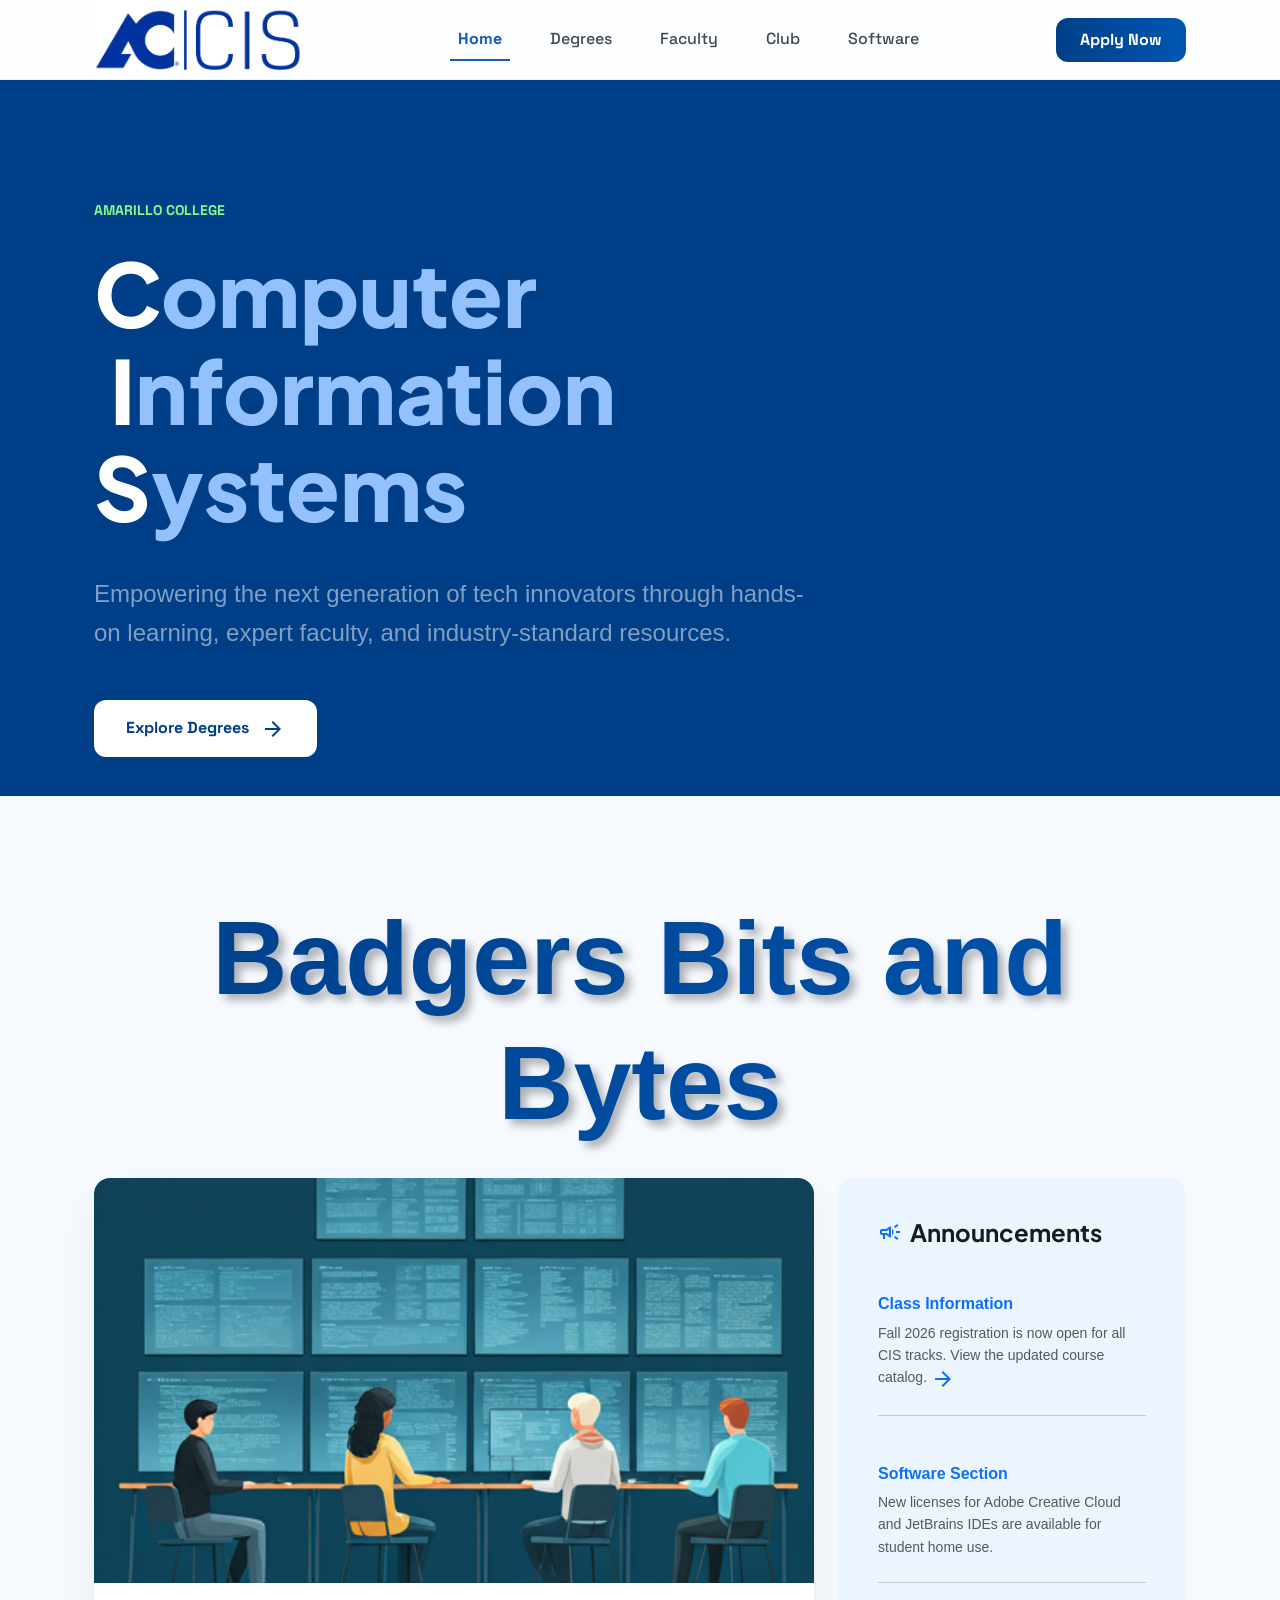
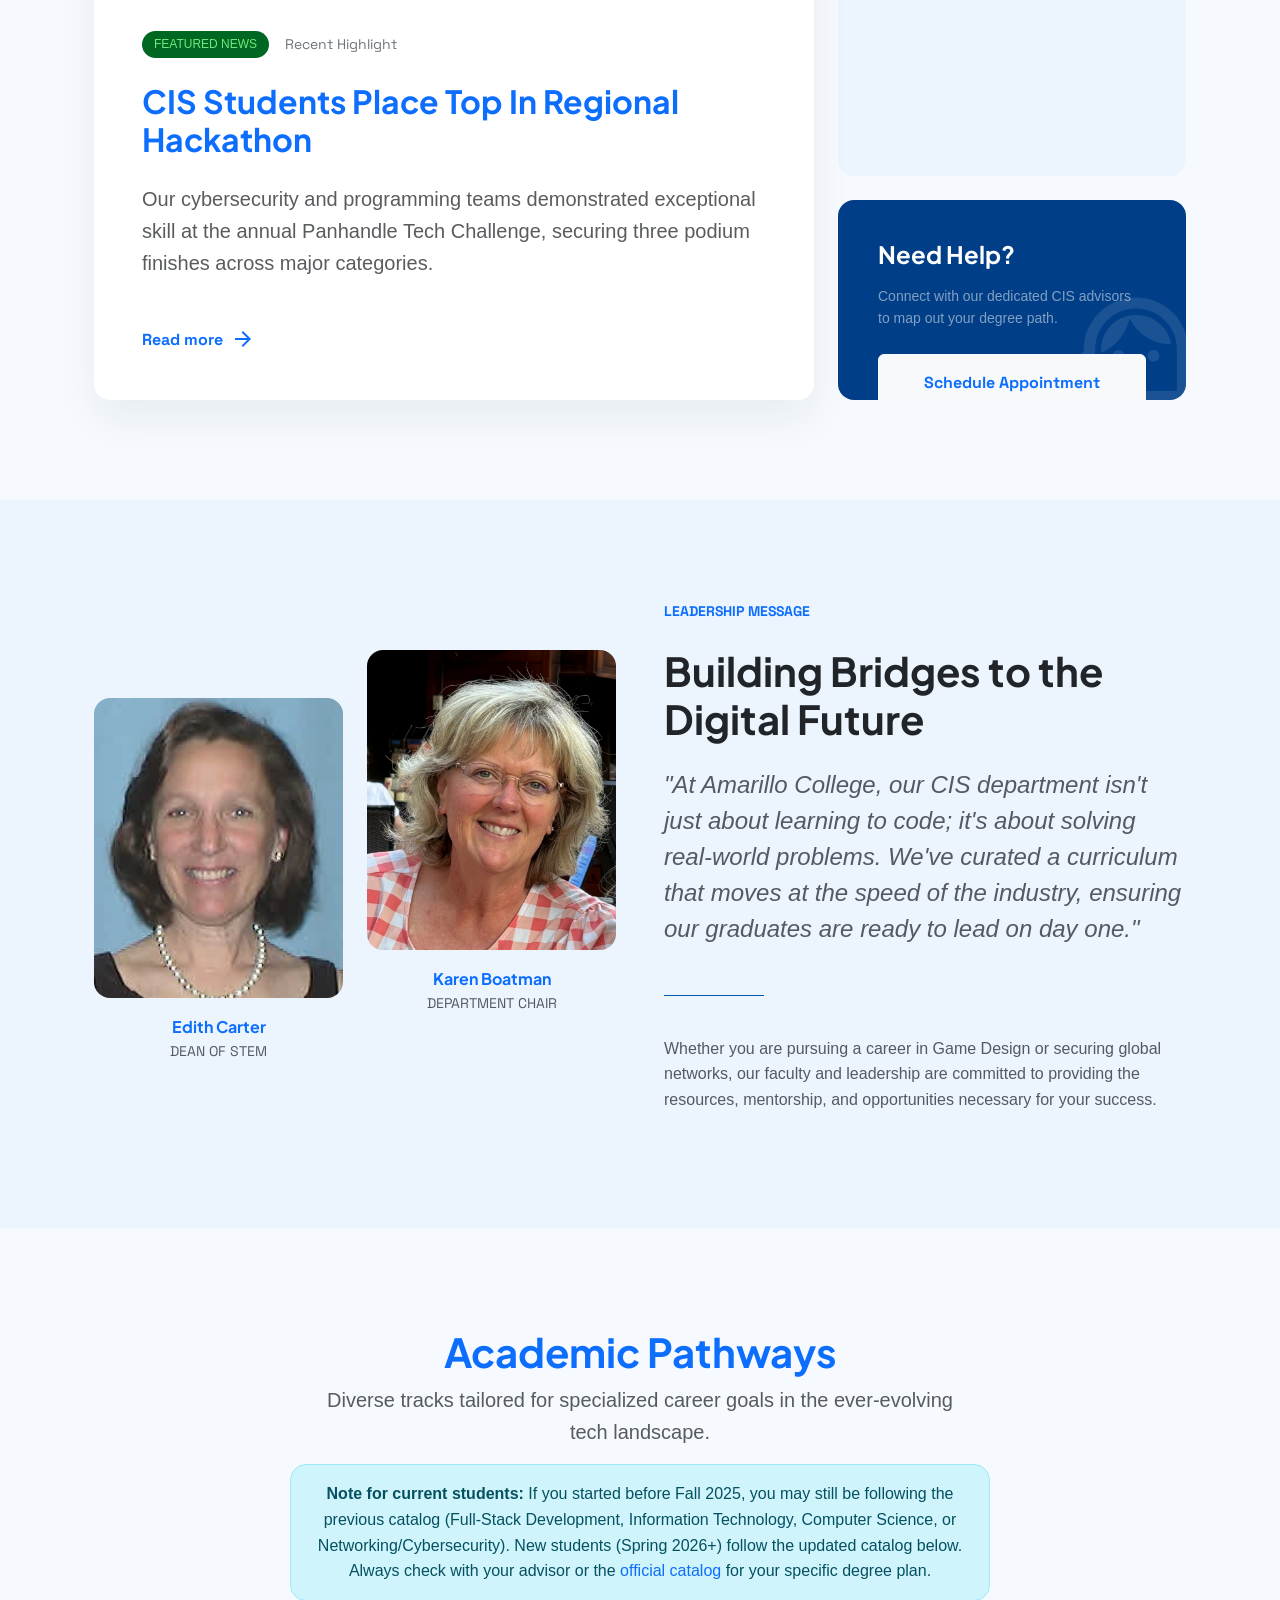
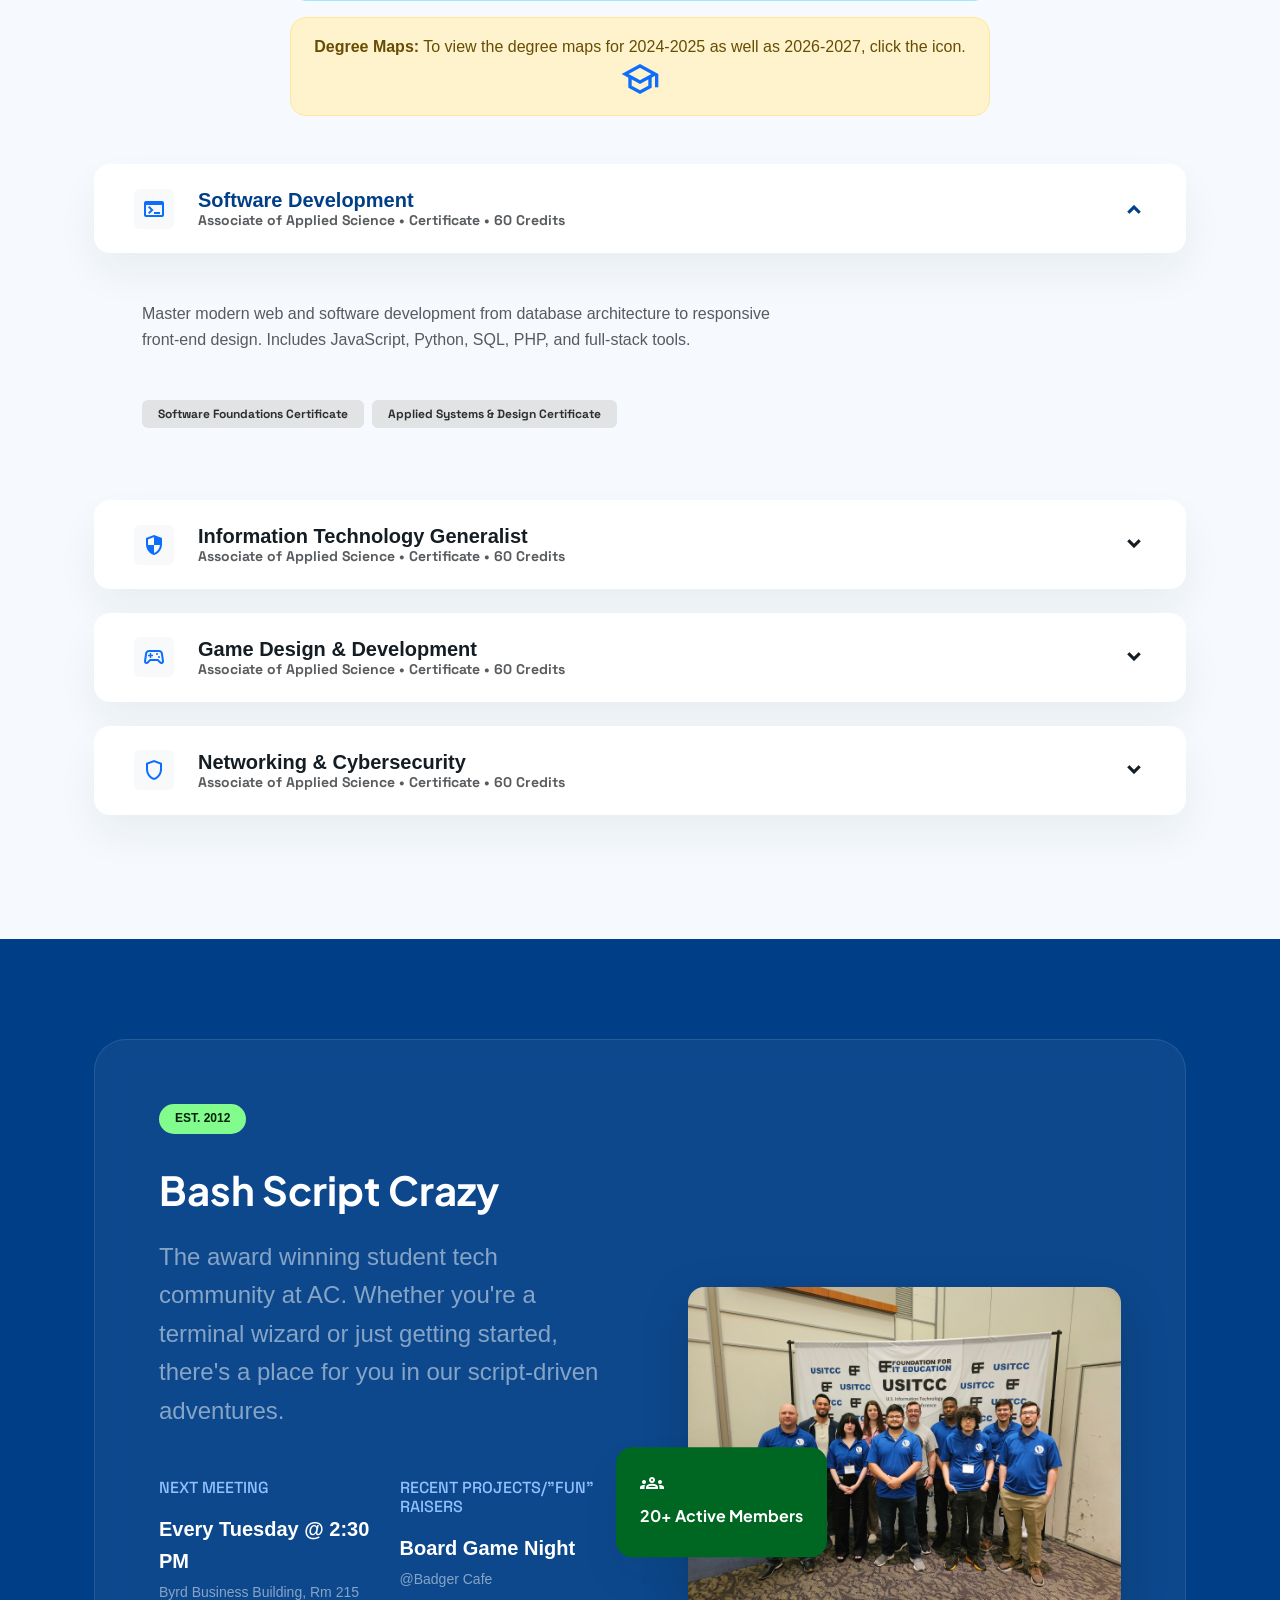
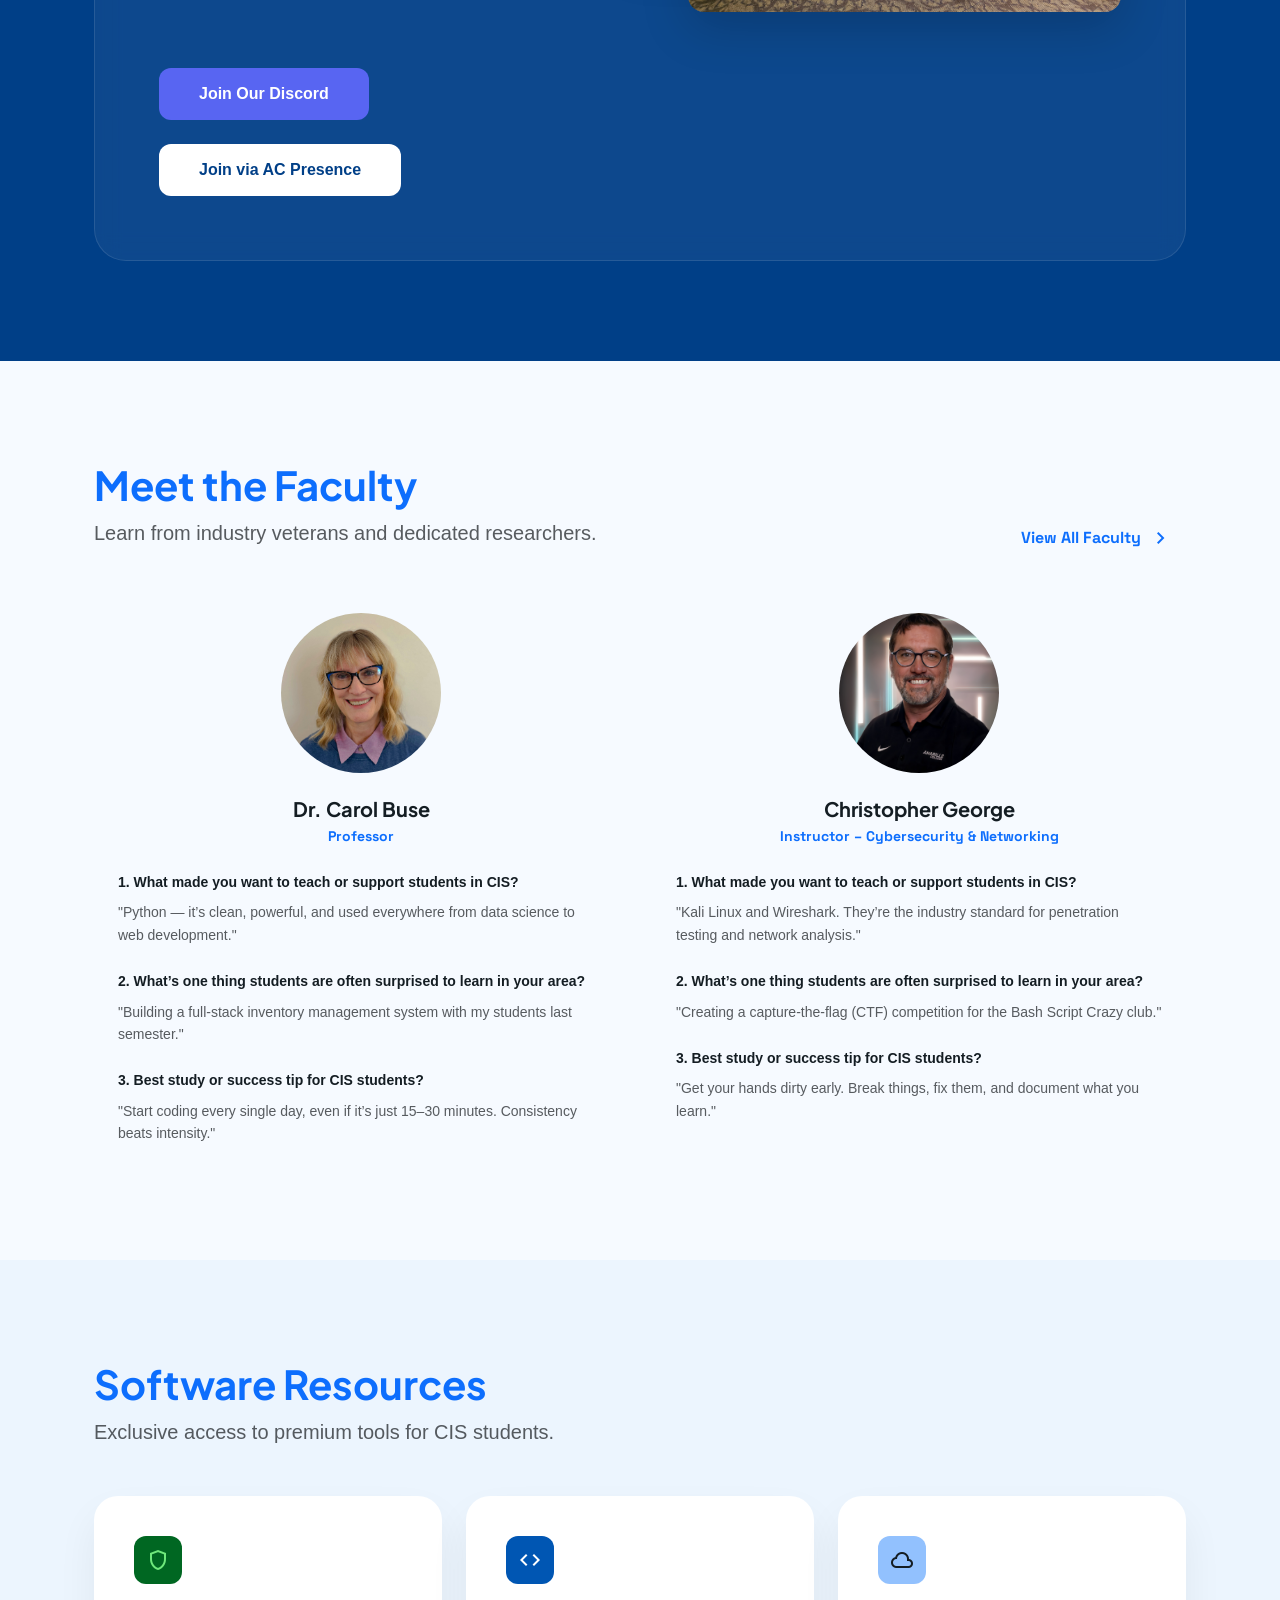
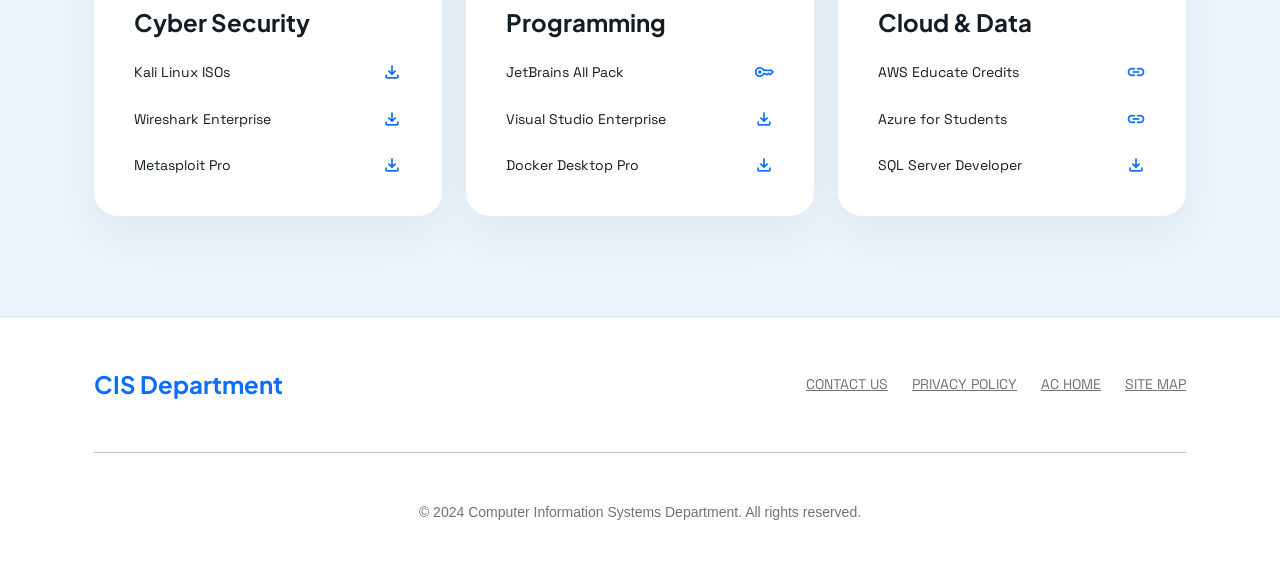
==== commit c6a062ef: "Update index.html" ====
--- a/index.html
+++ b/index.html
@@ -113,7 +113,7 @@
                         <div class="row g-4">
                             <div class="col-6 pt-5">
                                 <div class="rounded-4 overflow-hidden mb-3" style="height: 300px;">
-                                    <img alt="Dr. Sarah Miller" class="w-100 h-100 object-fit-cover" src="static\images\leadership\edythe_carter.jpg">
+                                    <img alt="Edythe Carter" class="w-100 h-100 object-fit-cover" src="static\images\leadership\edythe_carter.jpg">
                                 </div>
                                 <div class="text-center">
                                     <p class="font-headline fw-bold text-primary mb-0">Edith Carter</p>
@@ -122,7 +122,7 @@
                             </div>
                             <div class="col-6">
                                 <div class="rounded-4 overflow-hidden mb-3" style="height: 300px;">
-                                    <img alt="Prof. James Chen" class="w-100 h-100 object-fit-cover" src="static\images\leadership\karen_boatman.png">
+                                    <img alt="Karen Boatman" class="w-100 h-100 object-fit-cover" src="static\images\leadership\karen_boatman.png">
                                 </div>
                                 <div class="text-center">
                                     <p class="font-headline fw-bold text-primary mb-0">Karen Boatman</p>
@@ -431,4 +431,4 @@
     <script src="https://cdn.jsdelivr.net/npm/bootstrap@5.3.2/dist/js/bootstrap.bundle.min.js"></script>
     <script src="static/js/cis.js"></script>
 </body>
-</html>+</html>
--- a/static/css/cis.css
+++ b/static/css/cis.css
@@ -0,0 +1,297 @@
+@import url('https://fonts.googleapis.com/css2?family=Plus+Jakarta+Sans:ital,wght@0,200..800;1,200..800&family=Space+Grotesk:wght@300..700&display=swap');
+
+:root {
+    --primary-color: #003f87;
+    --primary-container: #0056b3;
+    --on-primary: #ffffff;
+    --secondary-container: #92c1fe;
+    --tertiary-fixed: #83fc8e;
+    --tertiary-container: #006722;
+    --on-tertiary-container: #6fe87c;
+    --surface-container-low: #ecf5fe;
+    --surface-container-lowest: #ffffff;
+    --surface-container-high: #e0e9f2;
+    --surface-container-highest: #dbe4ed;
+    --on-surface: #141d23;
+    --on-surface-variant: #424752;
+    --outline-variant: #c2c6d4;
+    --background: #f6faff;
+}
+
+body { 
+    font-family: 'Inter', sans-serif; 
+    background-color: var(--background); 
+    color: var(--on-surface);
+    line-height: 1.6;
+}
+
+.font-headline { font-family: 'Plus Jakarta Sans', sans-serif; }
+.font-label { font-family: 'Space Grotesk', sans-serif; }
+
+.headline {
+    background: linear-gradient(135deg, #003f87 0%, #0056b3 100%);
+    background-clip: text;
+    color: transparent;
+    font-size: 6.5rem;
+    font-weight: bold;
+    filter: drop-shadow(6px 6px 4px rgba(0,0,0,.3));
+}
+
+
+.material-symbols-outlined { 
+    vertical-align: middle;
+    font-variation-settings: 'FILL' 0, 'wght' 400, 'GRAD' 0, 'opsz' 24; 
+}
+
+.navbar {
+    height: 80px;
+    background-color: rgba(255, 255, 255, 0.8) !important;
+    backdrop-filter: blur(12px);
+    -webkit-backdrop-filter: blur(12px);
+    border-bottom: 1px solid rgba(0,0,0,0.05);
+}
+
+.nav-link {
+    font-family: 'Space Grotesk', sans-serif;
+    font-weight: 500;
+    color: var(--on-surface-variant) !important;
+    margin: 0 1rem;
+    transition: color 0.2s;
+}
+
+.nav-link.active {
+    color: #115cb9 !important;
+    border-bottom: 2px solid #115cb9;
+    font-weight: 700;
+}
+
+.btn-apply {
+    background: linear-gradient(to right, var(--primary-color), var(--primary-container));
+    color: white;
+    border: none;
+    padding: 0.625rem 1.5rem;
+    border-radius: 0.75rem;
+    font-weight: 700;
+    font-family: 'Space Grotesk', sans-serif;
+    transition: transform 0.2s;
+}
+
+.btn-apply:hover {
+    transform: scale(0.95);
+    color: white;
+}
+
+
+
+/* Hero Section */
+.hero-section {
+    position: relative;
+    min-height: 716px;
+    display: flex;
+    align-items: center;
+    background-color: var(--primary-color);
+    overflow: hidden;
+    padding-top: 80px;
+}
+
+.hero-bg-img {
+    position: absolute;
+    inset: 0;
+    width: 100%;
+    height: 100%;
+    object-fit: cover;
+    opacity: 0.2;
+}
+
+.hero-gradient {
+    position: absolute;
+    inset: 0;
+    background: linear-gradient(to right, var(--primary-color) 0%, rgba(0, 63, 135, 0.8) 50%, transparent 100%);
+}
+
+.hero-title {
+    font-size: clamp(3rem, 8vw, 5.5rem);
+    font-weight: 800;
+    line-height: 1.1;
+    margin-bottom: 2.5rem;
+    color: white;
+}
+
+.text-tertiary-fixed {color: var(--tertiary-fixed);}
+
+.text-secondary-container { color: var(--secondary-container) !important; }
+
+.btn-explore {
+    background-color: var(--surface-container-lowest);
+    color: var(--primary-color);
+    padding: 1rem 2rem;
+    border-radius: 0.75rem;
+    font-weight: 700;
+    border: none;
+    font-family: 'Space Grotesk', sans-serif;
+    transition: all 0.2s;
+}
+
+.btn-explore:hover {
+    background-color: var(--surface-container-high);
+}
+
+/* News & Bento */
+.premium-shadow {
+    box-shadow: 0 20px 40px rgba(20, 29, 35, 0.06);
+    border: none;
+}
+
+.news-card {
+    border-radius: 1rem;
+    overflow: hidden;
+    transition: transform 0.3s ease;
+}
+
+.badge-news {
+    background-color: var(--tertiary-container);
+    color: var(--on-tertiary-container);
+    text-transform: uppercase;
+    font-size: 0.75rem;
+    padding: 0.25rem 0.75rem;
+    border-radius: 50rem;
+}
+
+.announcement-box {
+    background-color: #ecf5fe;
+    border-radius: 1rem;
+    padding: 2.5rem;
+}
+
+.help-card {
+    background-color: var(--primary-color);
+    color: white;
+    border-radius: 1rem;
+    padding: 2.5rem;
+    position: relative;
+    overflow: hidden;
+}
+
+/* Leadership Section */
+.leadership-section {
+    background-color: #ecf5fe;
+    padding: 100px 0;
+}
+
+/* Accordions */
+.accordion-item {
+    border: none;
+    margin-bottom: 1.5rem;
+    background: transparent;
+}
+
+.accordion-button {
+    padding: 1.5rem 2.5rem;
+    border-radius: 1rem !important;
+    box-shadow: 0 20px 40px rgba(20, 29, 35, 0.06);
+    background-color: var(--surface-container-lowest);
+    font-weight: 700;
+    color: var(--on-surface);
+}
+
+.accordion-button:not(.collapsed) {
+    background-color: var(--surface-container-lowest);
+    color: var(--primary-color);
+    box-shadow: 0 20px 40px rgba(20, 29, 35, 0.06);
+}
+
+.accordion-button::after {
+    background-image: none !important;
+    content: 'expand_more';
+    font-family: 'Material Symbols Outlined';
+    font-size: 1.5rem;
+    transform: rotate(0);
+    transition: transform 0.2s;
+    width: auto;
+    height: auto;
+}
+
+.accordion-button:not(.collapsed)::after {
+    transform: rotate(180deg);
+}
+
+/* Club Section */
+.club-section {
+    background-color: var(--primary-color);
+    color: white;
+    padding: 100px 0;
+}
+
+.club-card {
+    background-color: rgba(255, 255, 255, 0.05);
+    backdrop-filter: blur(12px);
+    border: 1px solid rgba(255, 255, 255, 0.1);
+    border-radius: 2rem;
+    padding: 4rem;
+}
+
+.badge-est {
+    background-color: var(--tertiary-fixed);
+    color: #002106;
+    font-size: 0.75rem;
+    font-weight: 700;
+    padding: 0.35rem 1rem;
+    border-radius: 50rem;
+    display: inline-block;
+    margin-bottom: 2rem;
+}
+
+.btn-discord {
+    background-color: #5865F2;
+    color: white;
+    border: none;
+    padding: 0.875rem 2.5rem;
+    border-radius: 0.75rem;
+    font-weight: 700;
+}
+
+.btn-ac {
+    background-color: var(--surface-container-lowest);
+    color: var(--primary-color);
+    border: none;
+    padding: 0.875rem 2.5rem;
+    border-radius: 0.75rem;
+    font-weight: 700;
+}
+
+/* Faculty */
+.faculty-img-wrapper {
+    aspect-ratio: 3/4;
+    border-radius: 1.25rem;
+    overflow: hidden;
+    background-color: var(--surface-container);
+    margin-bottom: 1.25rem;
+}
+
+/* Software Resources Section */
+.software-section {
+    background-color: #ecf5fe;
+    padding: 100px 0;
+}
+
+.software-card {
+    background-color: var(--surface-container-lowest);
+    border-radius: 1.5rem;
+    padding: 2.5rem;
+    height: 100%;
+}
+
+.software-icon {
+    width: 48px;
+    height: 48px;
+    border-radius: 0.75rem;
+    display: flex;
+    align-items: center;
+    justify-content: center;
+    margin-bottom: 1.5rem;
+}
+
+.section-spacing {
+    padding-top: 100px;
+    padding-bottom: 100px;
+}
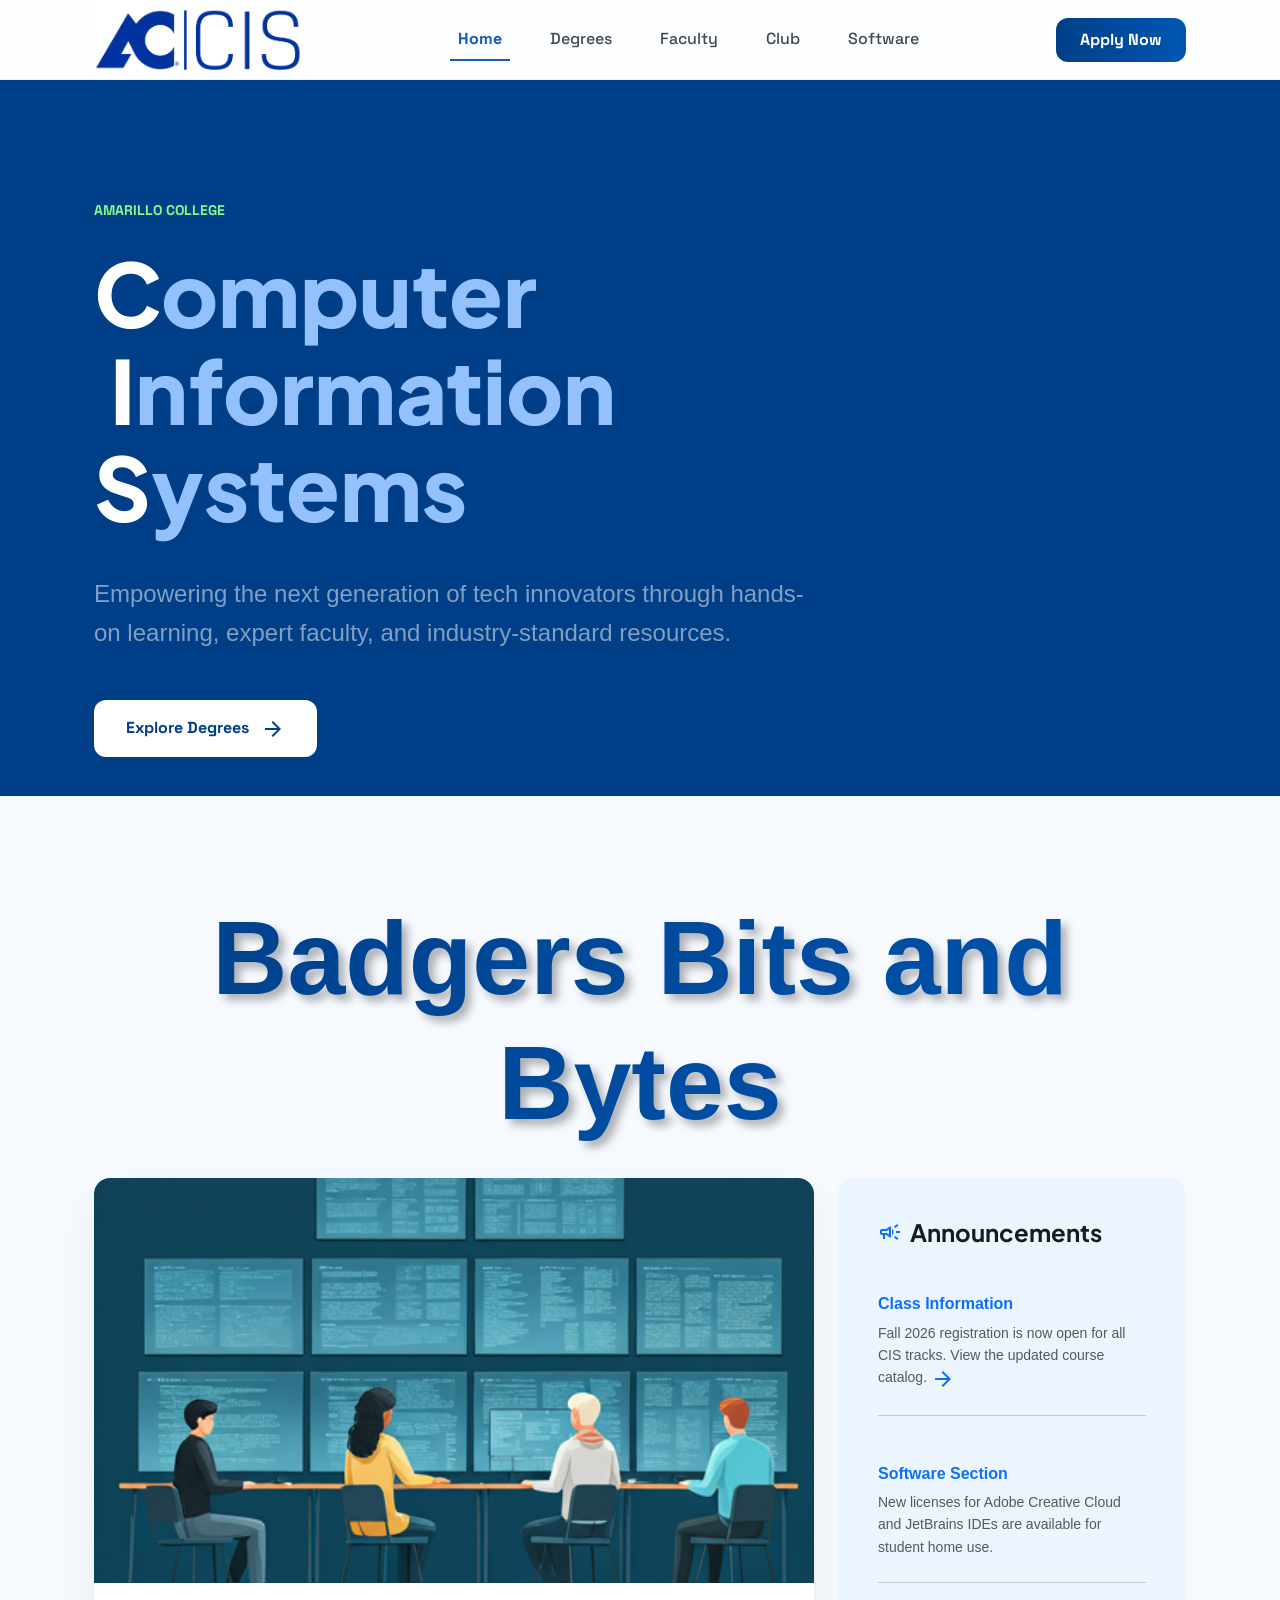
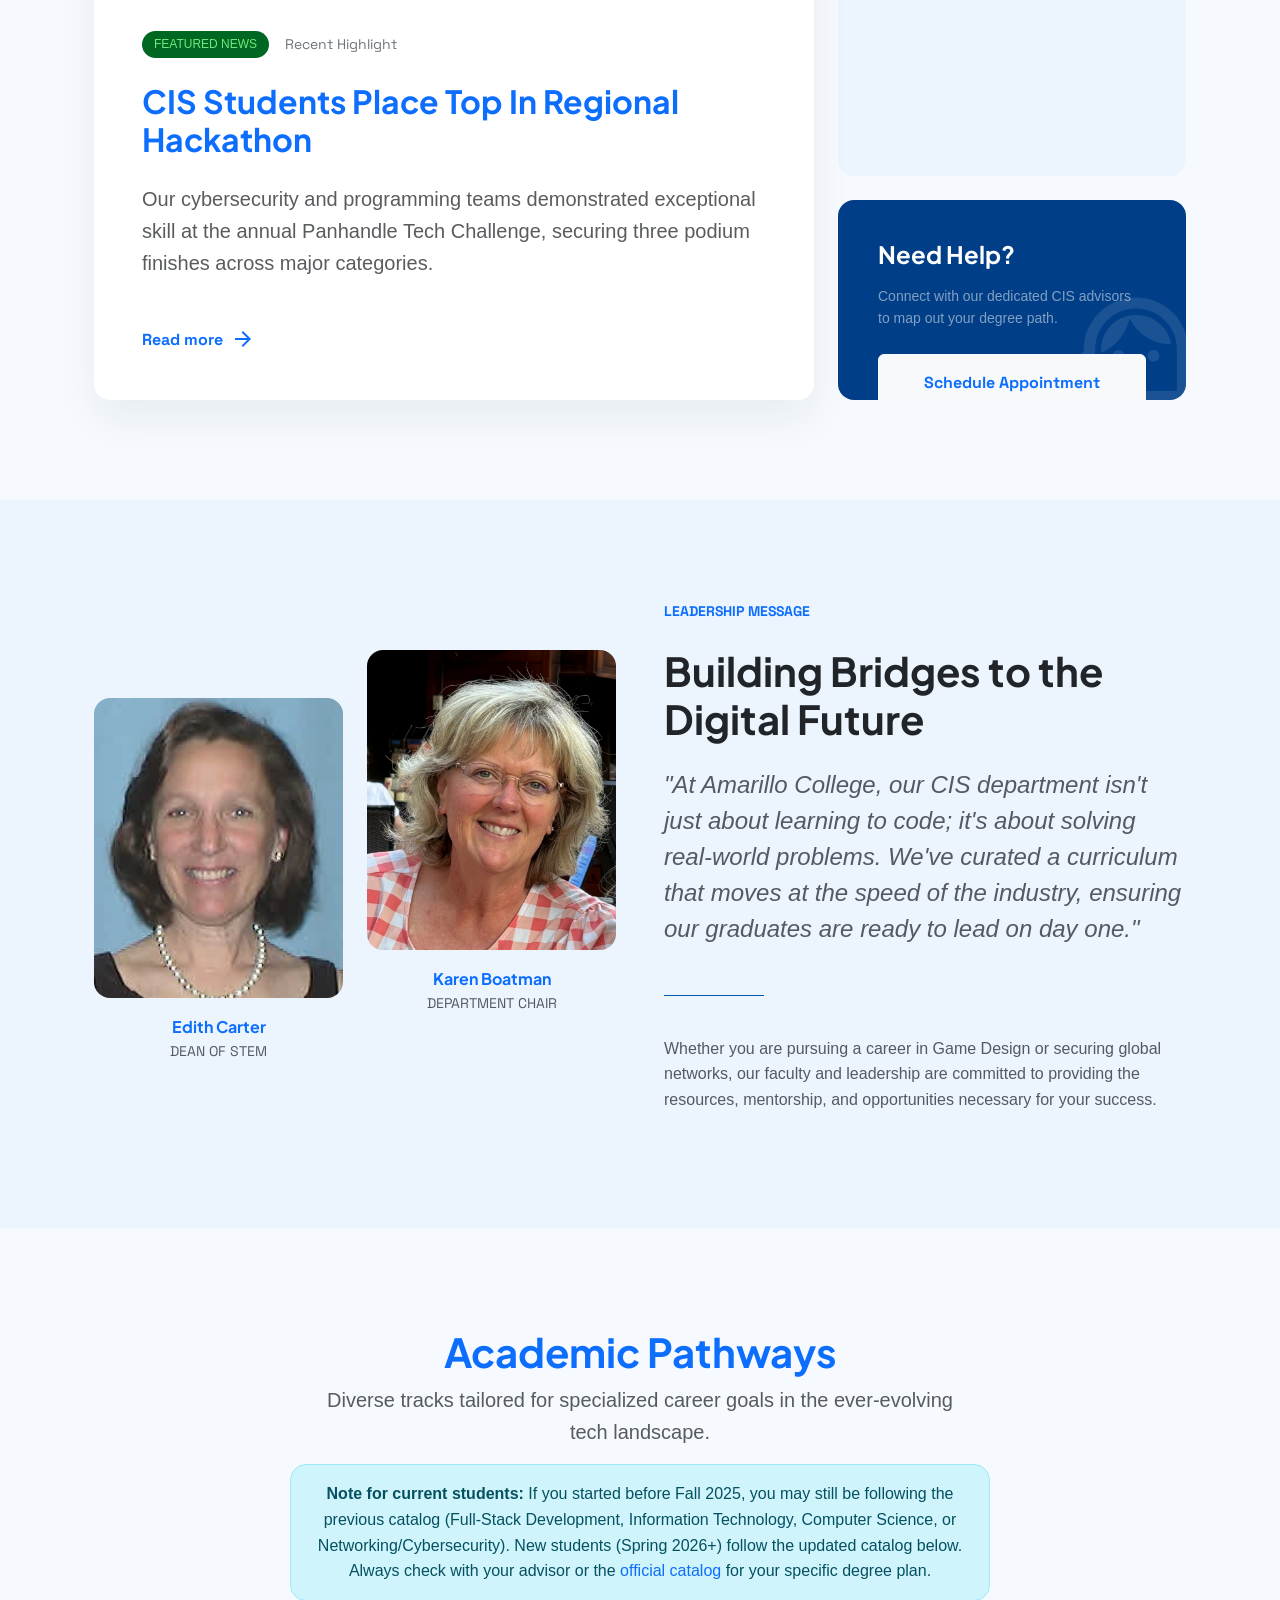
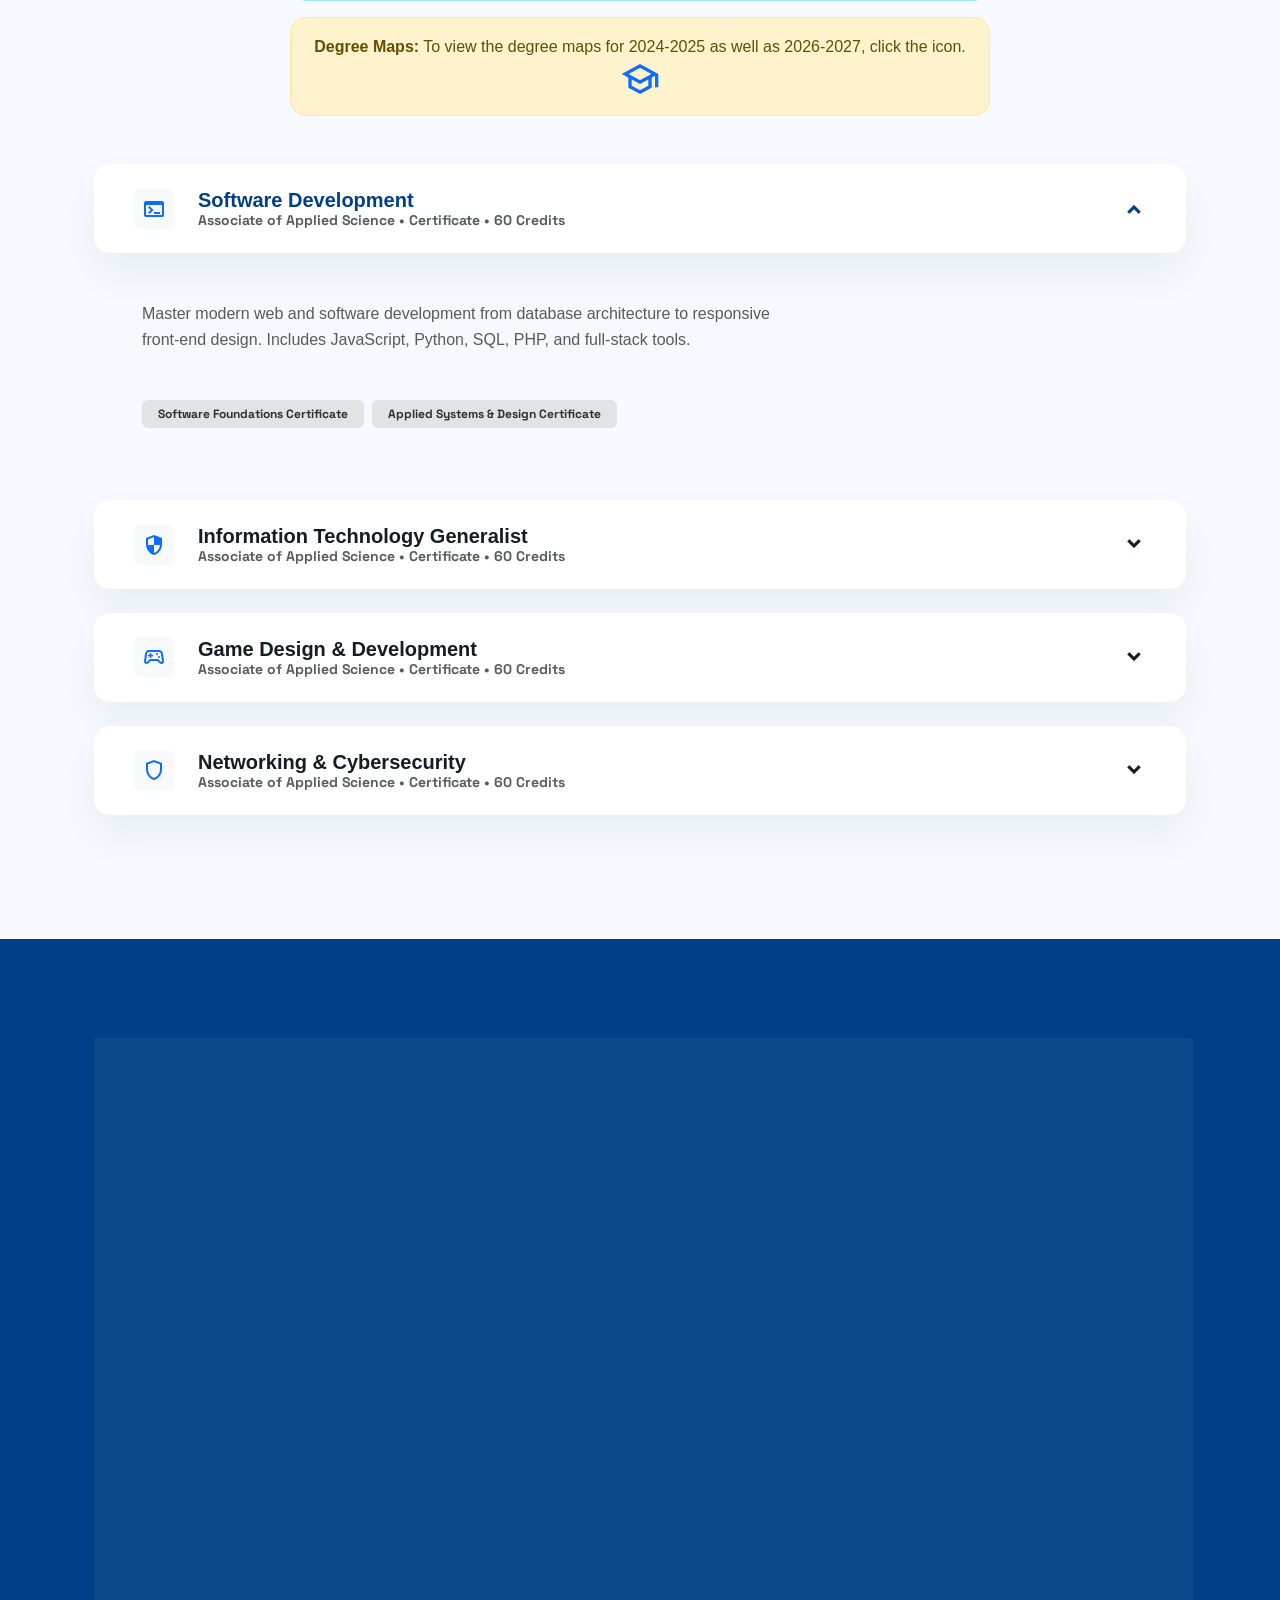
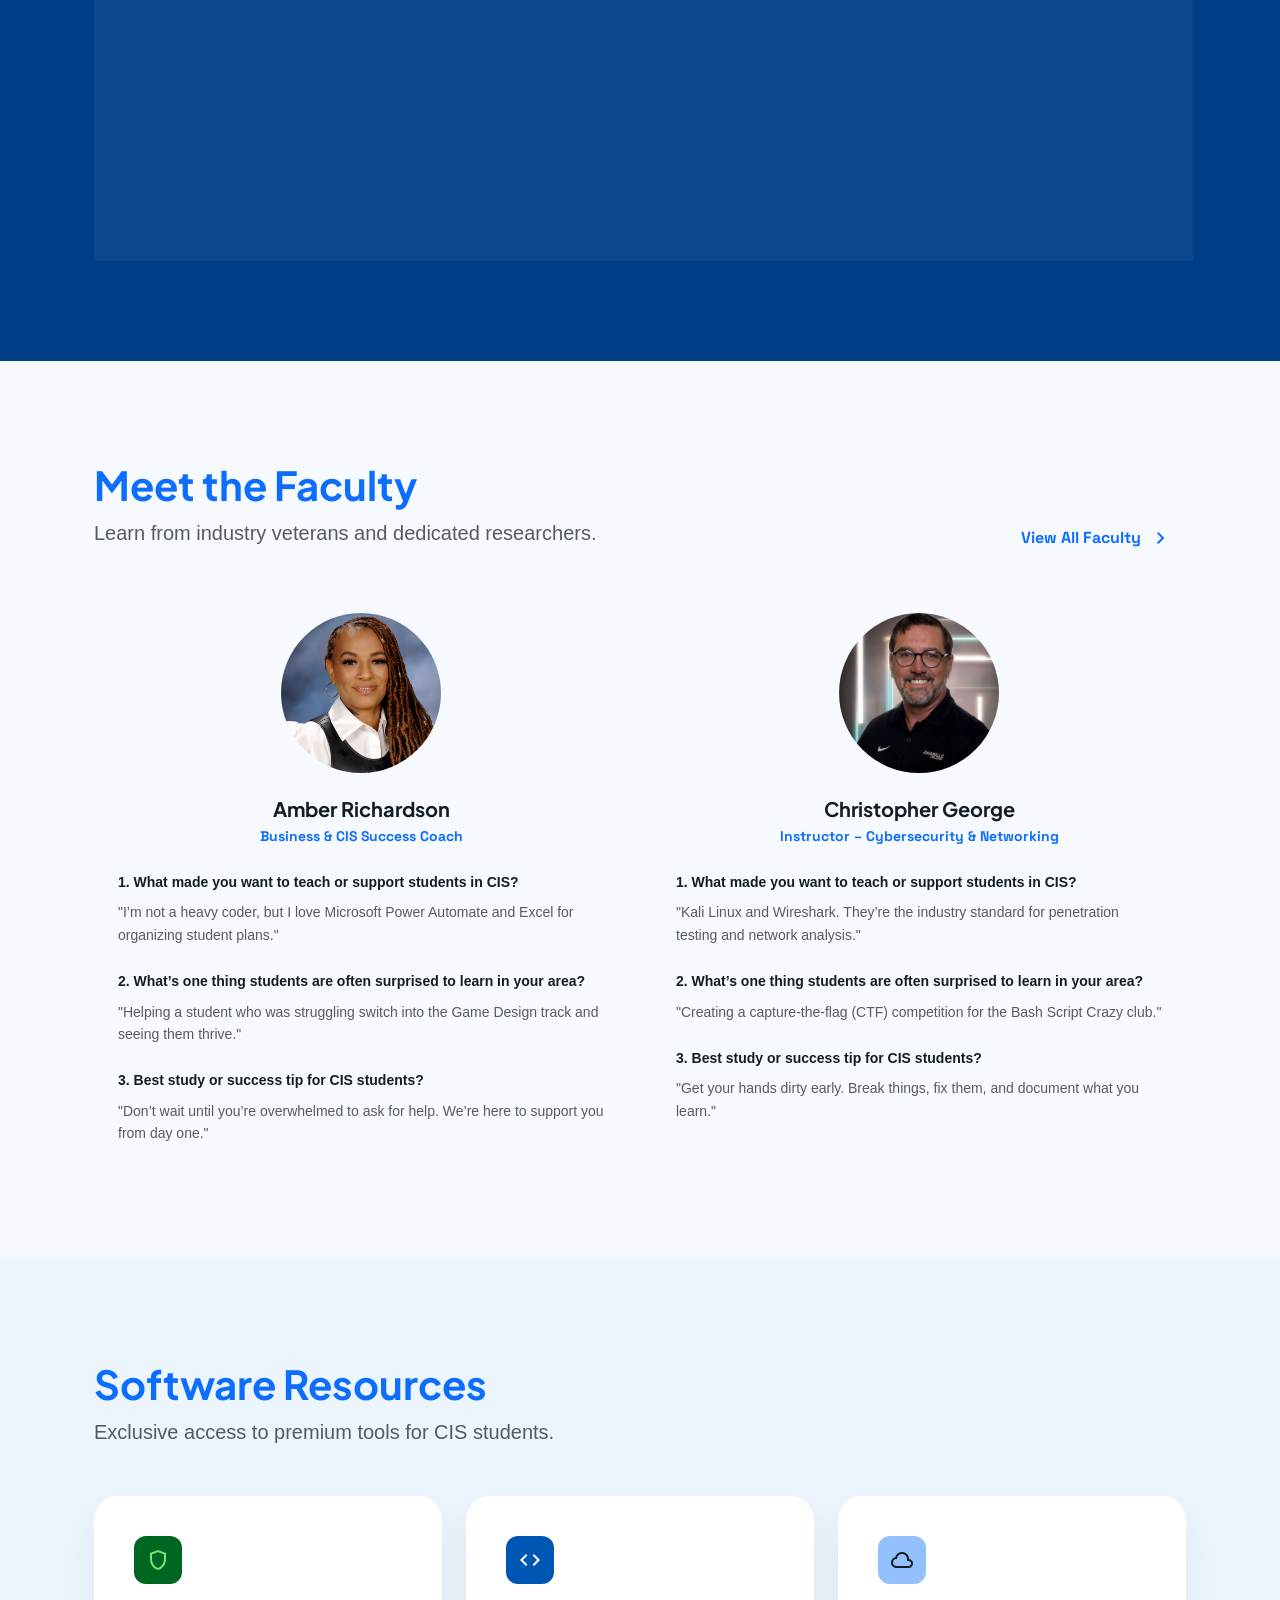
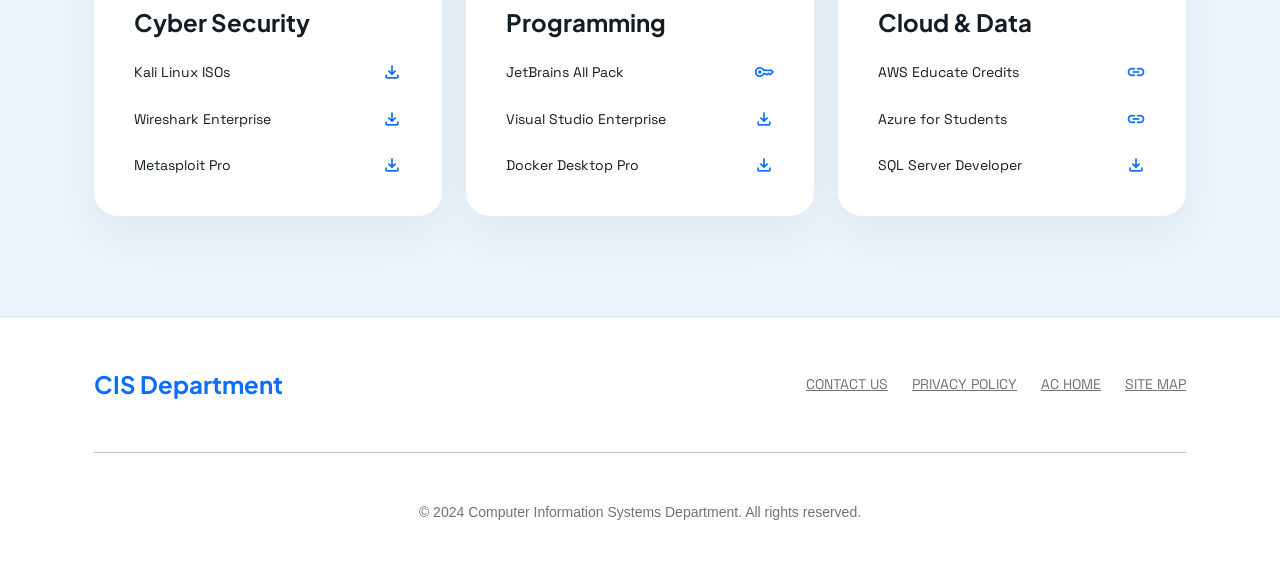
==== commit f6c8bd0a: "Update index.html" ====
--- a/index.html
+++ b/index.html
@@ -18,8 +18,8 @@
                     <li class="nav-item"><a class="nav-link active" href="index.html">Home</a></li>
                     <li class="nav-item"><a href="degrees.html" target="_blank" class="nav-link">Degrees</a></li>
                     <li class="nav-item"><a href="faculty.html" target="_blank" class="nav-link">Faculty</a></li>
-                    <li class="nav-item"><a href="club.html" target="_blank" class="nav-link">Club</a></li>
-                    <li class="nav-item"><a href="software.html" target="_blank" class="nav-link">Software</a></li>
+                    <li class="nav-item"><a href="club.html" target="_blank" class="nav-link disabled">Club</a></li>
+                    <li class="nav-item"><a href="software.html" target="_blank" class="nav-link disabled">Software</a></li>
                 </ul>
                 <a href="https://www.actx.edu/enroll/" target="_blank" class="btn btn-apply">Apply Now</a>
 
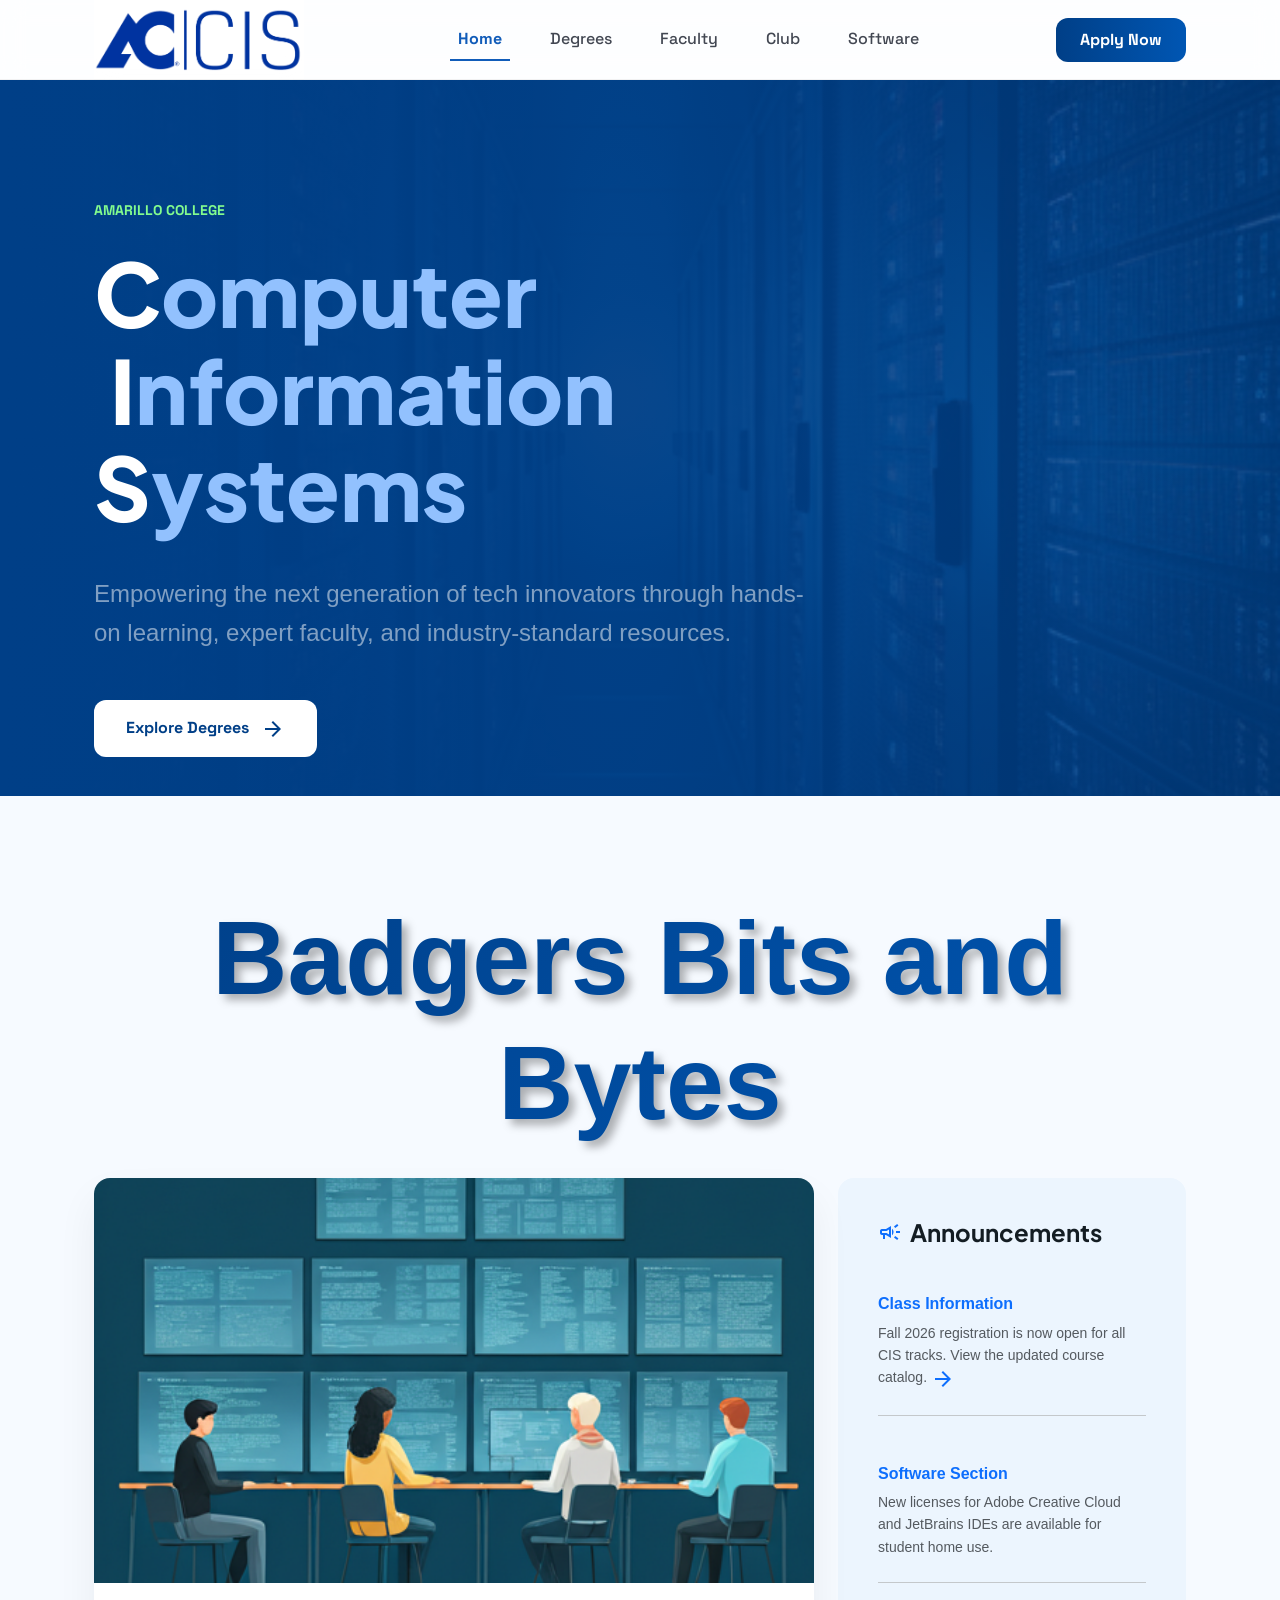
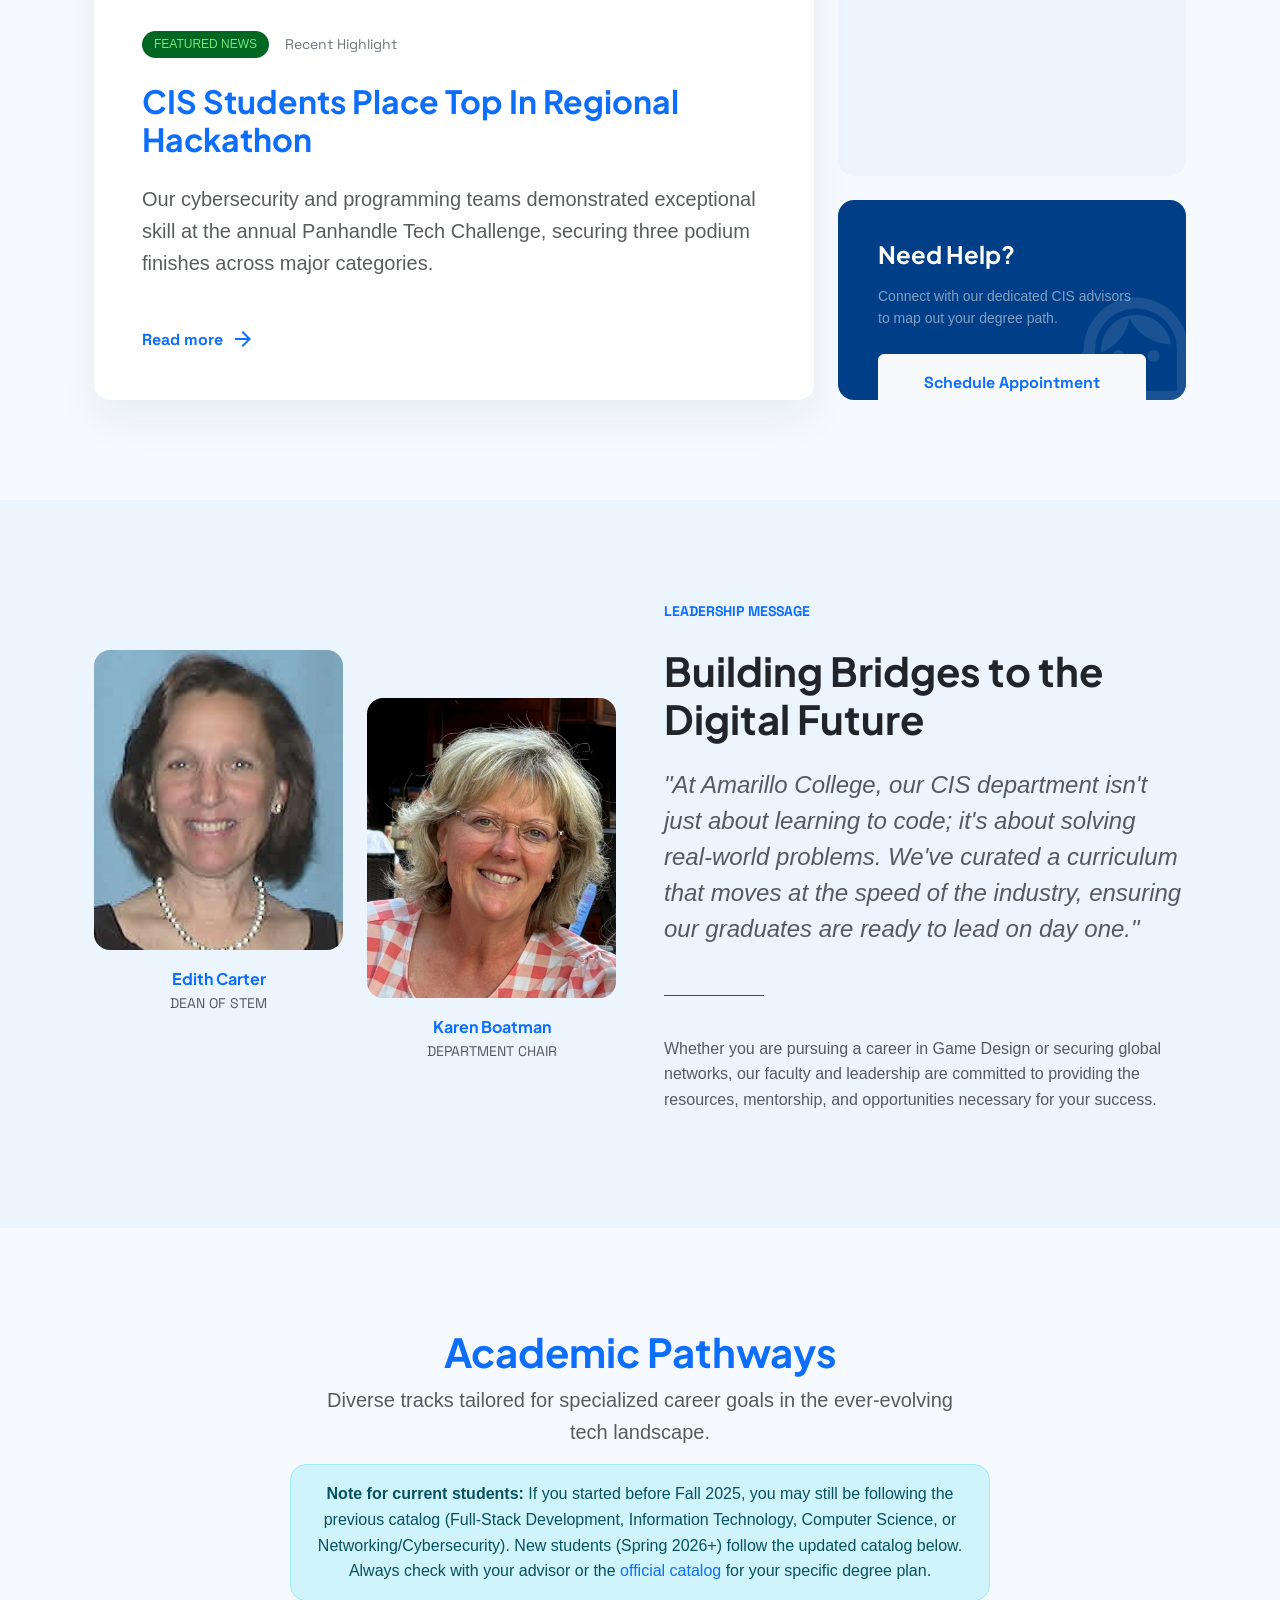
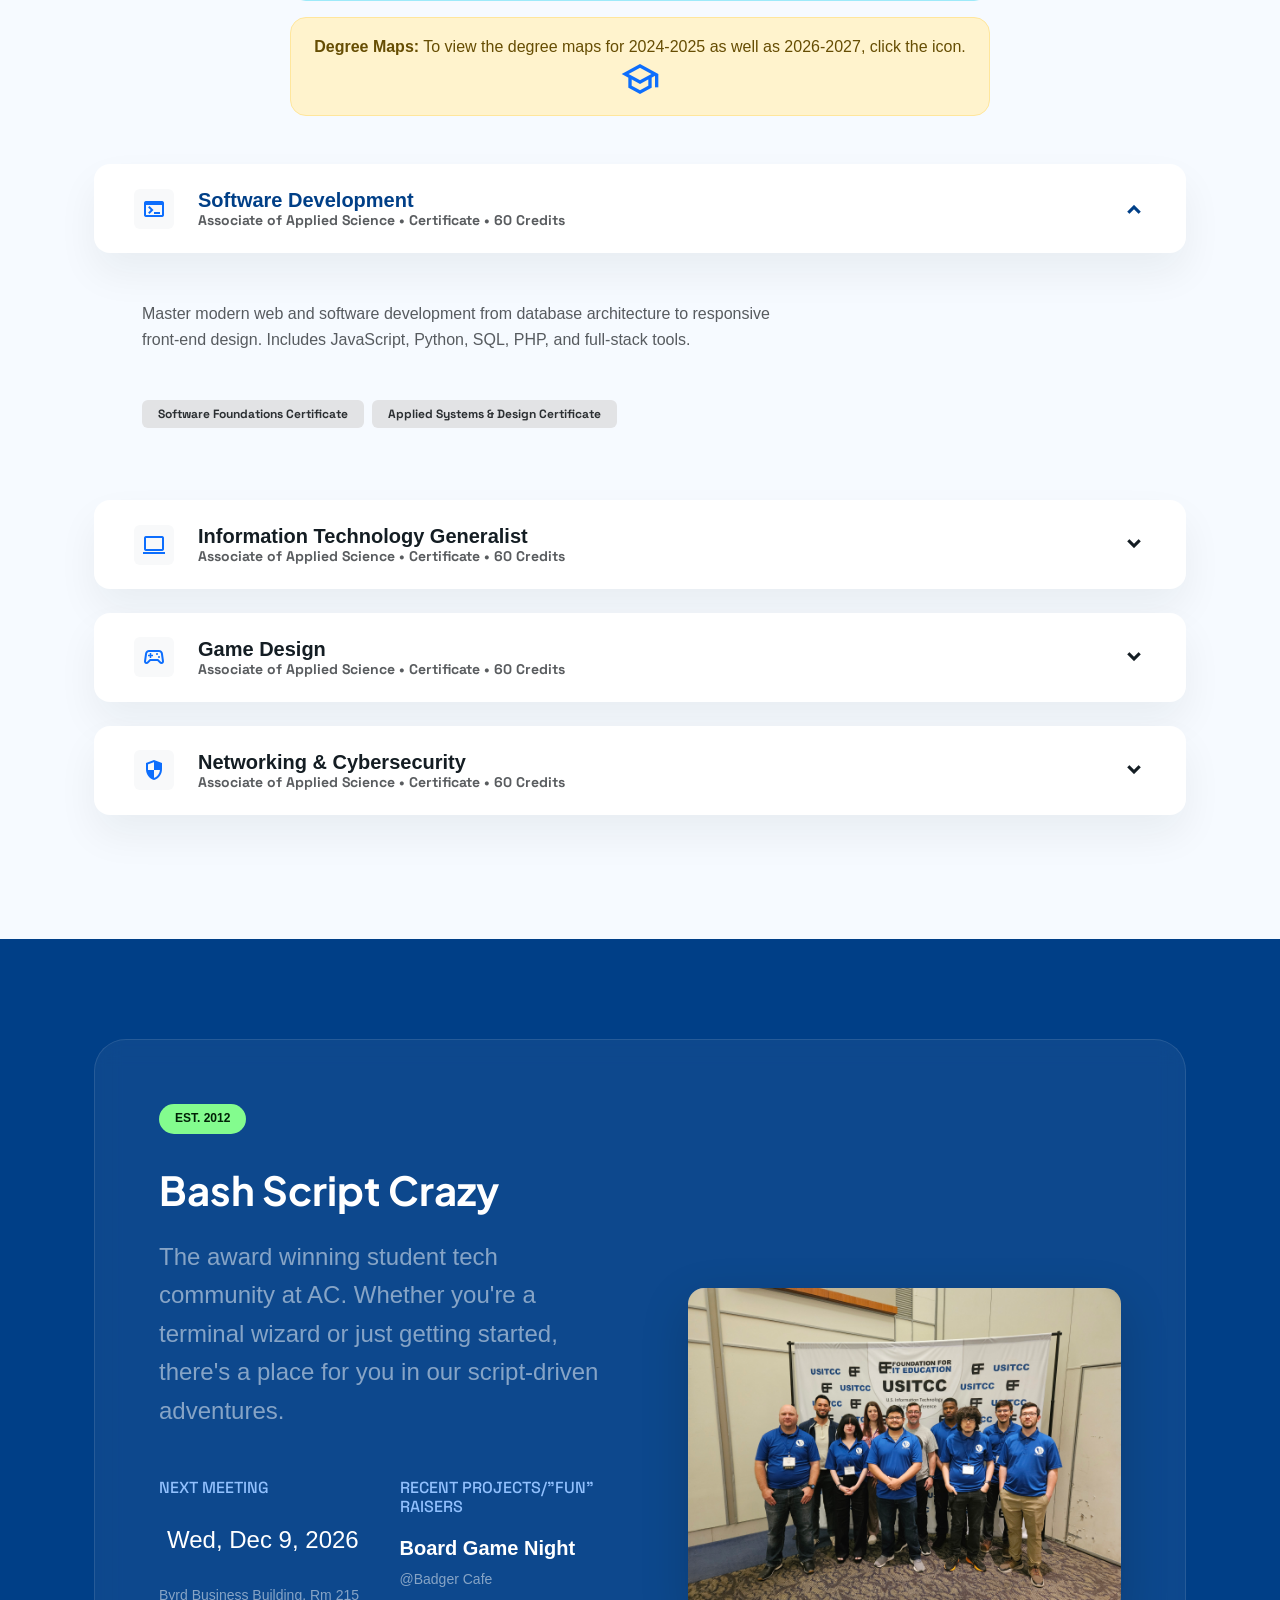
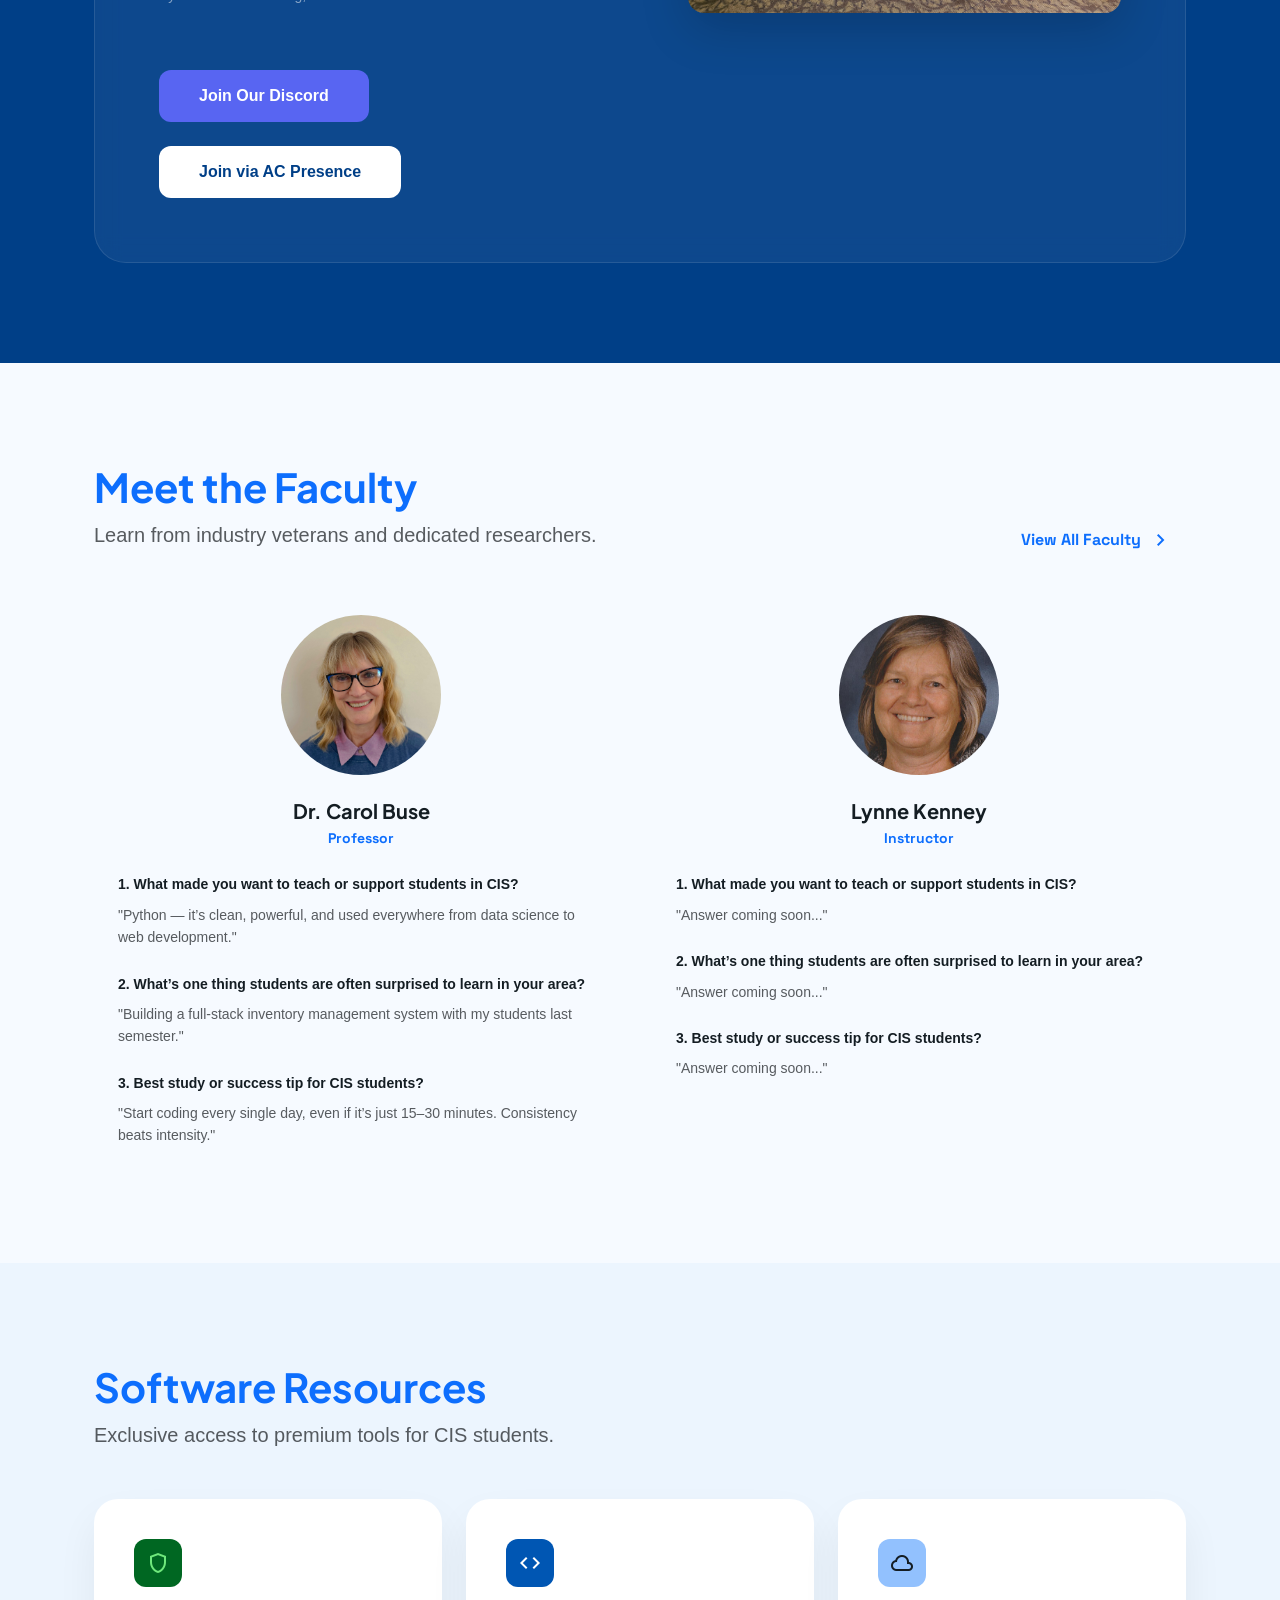
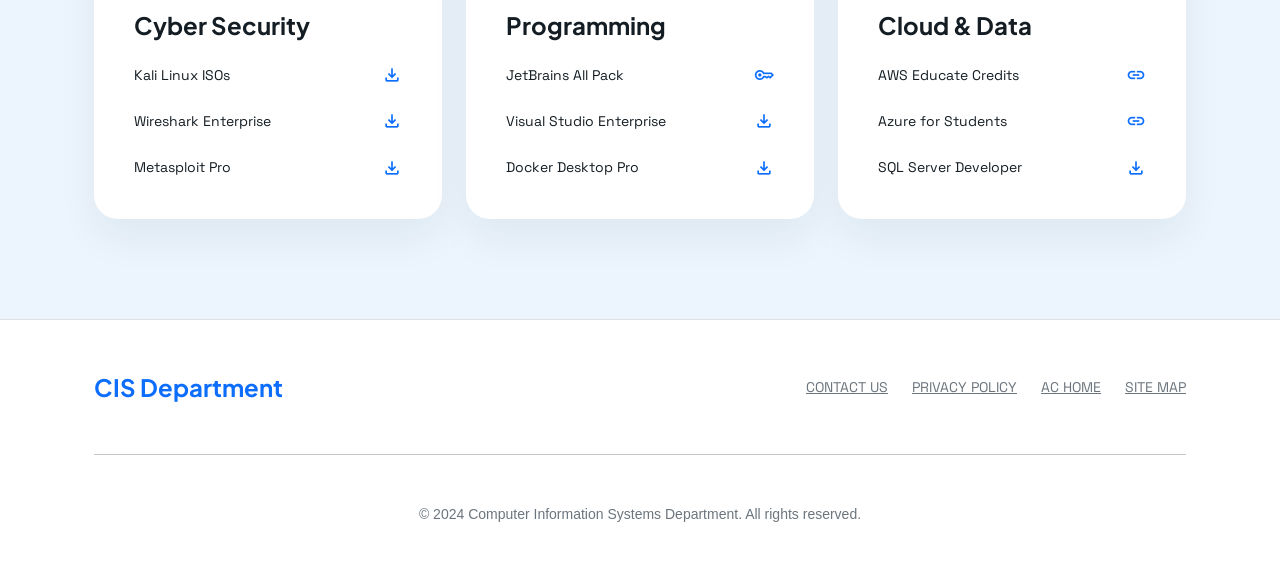
==== commit 027820dc: "Add files via upload" ====
--- a/index.html
+++ b/index.html
@@ -11,25 +11,24 @@
 <body>
     <nav class="navbar navbar-expand-md sticky-top">
         <div class="container-xl px-4">
-            <a class="navbar-brand font-headline fw-bold text-primary fs-3" href="index.html"><img class="navbar" src="static/images/ac/cis_logo_no_bkgd.webp"></a>
+            <a class="navbar-brand font-headline fw-bold text-primary fs-3" href="index.html"><img class="navbar navbar-img" src="static/images/ac/cis_logo_no_bkgd.webp"></a>
             <button class="navbar-toggler" data-bs-target="#navbarMain" data-bs-toggle="collapse" type="button"><span class="navbar-toggler-icon"></span></button>
             <div class="collapse navbar-collapse" id="navbarMain">
                 <ul class="navbar-nav mx-auto">
                     <li class="nav-item"><a class="nav-link active" href="index.html">Home</a></li>
                     <li class="nav-item"><a href="degrees.html" target="_blank" class="nav-link">Degrees</a></li>
                     <li class="nav-item"><a href="faculty.html" target="_blank" class="nav-link">Faculty</a></li>
-                    <li class="nav-item"><a href="club.html" target="_blank" class="nav-link disabled">Club</a></li>
-                    <li class="nav-item"><a href="software.html" target="_blank" class="nav-link disabled">Software</a></li>
+                    <li class="nav-item"><a href="club.html" target="_blank" class="nav-link">Club</a></li>
+                    <li class="nav-item"><a href="software.html" target="_blank" class="nav-link">Software</a></li>
                 </ul>
                 <a href="https://www.actx.edu/enroll/" target="_blank" class="btn btn-apply">Apply Now</a>
-
             </div>
         </div>
     </nav>
 
     <main>
         <section class="hero-section">
-            <img alt="Technology abstract" class="hero-bg-img" src="https://lh3.googleusercontent.com/aida-public/[base64]"/>
+            <img alt="Technology abstract" class="hero-bg-img" src="static/images/blue_server.png">
             <div class="hero-gradient"></div>
             <div class="container-xl px-4 position-relative">
                 <div class="row">
@@ -111,18 +110,18 @@
                 <div class="row align-items-center g-5">
                     <div class="col-lg-6">
                         <div class="row g-4">
-                            <div class="col-6 pt-5">
+                            <div class="col-6">
                                 <div class="rounded-4 overflow-hidden mb-3" style="height: 300px;">
-                                    <img alt="Edythe Carter" class="w-100 h-100 object-fit-cover" src="static\images\leadership\edythe_carter.jpg">
+                                    <img alt="Dr. Sarah Miller" class="w-100 h-100 object-fit-cover" src="static\images\leadership\edythe_carter.jpg">
                                 </div>
                                 <div class="text-center">
                                     <p class="font-headline fw-bold text-primary mb-0">Edith Carter</p>
                                     <p class="font-label text-muted small text-uppercase">Dean of STEM</p>
                                 </div>
                             </div>
-                            <div class="col-6">
+                            <div class="col-6 pt-5">
                                 <div class="rounded-4 overflow-hidden mb-3" style="height: 300px;">
-                                    <img alt="Karen Boatman" class="w-100 h-100 object-fit-cover" src="static\images\leadership\karen_boatman.png">
+                                    <img alt="Prof. James Chen" class="w-100 h-100 object-fit-cover" src="static\images\leadership\karen_boatman.png">
                                 </div>
                                 <div class="text-center">
                                     <p class="font-headline fw-bold text-primary mb-0">Karen Boatman</p>
@@ -198,7 +197,7 @@
                         <button class="accordion-button collapsed" data-bs-target="#collapseTwo" data-bs-toggle="collapse" type="button">
                             <div class="d-flex align-items-center">
                                 <div class="me-4 p-2 rounded-2 bg-light text-primary d-flex align-items-center justify-content-center">
-                                    <span class="material-symbols-outlined">security</span>
+                                    <span class="material-symbols-outlined">computer</span>
                                 </div>
                                 <div>
                                     <h3 class="fs-5 fw-bold mb-0">Information Technology Generalist</h3>
@@ -218,7 +217,7 @@
                     </div>
                 </div>
 
-                <!-- Game Design & Development -->
+                <!-- Game Design -->
                 <div class="accordion-item">
                     <h2 class="accordion-header">
                         <button class="accordion-button collapsed" data-bs-target="#collapseThree" data-bs-toggle="collapse" type="button">
@@ -227,7 +226,7 @@
                                     <span class="material-symbols-outlined">sports_esports</span>
                                 </div>
                                 <div>
-                                    <h3 class="fs-5 fw-bold mb-0">Game Design &amp; Development</h3>
+                                    <h3 class="fs-5 fw-bold mb-0">Game Design</h3>
                                     <p class="small text-muted font-label mb-0">Associate of Applied Science • Certificate • 60 Credits</p>
                                 </div>
                             </div>
@@ -239,6 +238,7 @@
                             <div class="d-flex flex-wrap gap-2">
                                 <span class="badge bg-secondary-subtle text-secondary-emphasis font-label py-2 px-3">Software Foundations Certificate</span>
                                 <span class="badge bg-secondary-subtle text-secondary-emphasis font-label py-2 px-3">Applied Systems &amp; Design Certificate</span>
+                                <span class="badge bg-secondary-subtle text-secondary-emphasis font-label py-2 px-3">Game Design Certificate</span>
                             </div>
                         </div>
                     </div>
@@ -250,7 +250,7 @@
                         <button class="accordion-button collapsed" data-bs-target="#collapseFour" data-bs-toggle="collapse" type="button">
                             <div class="d-flex align-items-center">
                                 <div class="me-4 p-2 rounded-2 bg-light text-primary d-flex align-items-center justify-content-center">
-                                    <span class="material-symbols-outlined">shield</span>
+                                    <span class="material-symbols-outlined">security</span>
                                 </div>
                                 <div>
                                     <h3 class="fs-5 fw-bold mb-0">Networking &amp; Cybersecurity</h3>
@@ -284,7 +284,7 @@
                             <div class="row g-4 mb-5">
                                 <div class="col-sm-6">
                                     <h4 class="font-label text-uppercase text-secondary-container fs-6 tracking-widest mb-3">Next Meeting</h4>
-                                    <p class="fw-bold fs-5 mb-1">Every Tuesday @ 2:30 PM</p>
+                                    <p class="fs-4 p-2 rounded d-inline-block" id="nextMeetingDate">Loading...</p>
                                     <p class="small text-white-50">Byrd Business Building, Rm 215</p>
                                 </div>
                                 <div class="col-sm-6">
@@ -302,10 +302,10 @@
                             <div class="rounded-4 overflow-hidden shadow-lg ratio ratio-4x3">
                                 <img alt="Students coding" class="object-fit-cover" src="static/images/bsc/bsc_usitcc_participants.jpg">
                             </div>
-                            <div class="position-absolute bottom-0 start-0 translate-middle-y p-4 rounded-4 premium-shadow" style="background-color: var(--tertiary-container); max-width: 260px; margin-left: -1.5rem;">
+                            <!-- <div class="position-absolute bottom-0 start-0 translate-middle-y p-4 rounded-4 premium-shadow" style="background-color: var(--tertiary-container); max-width: 260px; margin-left: -1.5rem;">
                                 <span class="material-symbols-outlined text-on-tertiary-container mb-2">groups</span>
                                 <p class="text-on-tertiary-container font-headline fw-bold mb-1">20+ Active Members</p>
-                            </div>
+                            </div> -->
                         </div>
                     </div>
                 </div>
@@ -431,4 +431,4 @@
     <script src="https://cdn.jsdelivr.net/npm/bootstrap@5.3.2/dist/js/bootstrap.bundle.min.js"></script>
     <script src="static/js/cis.js"></script>
 </body>
-</html>
+</html>
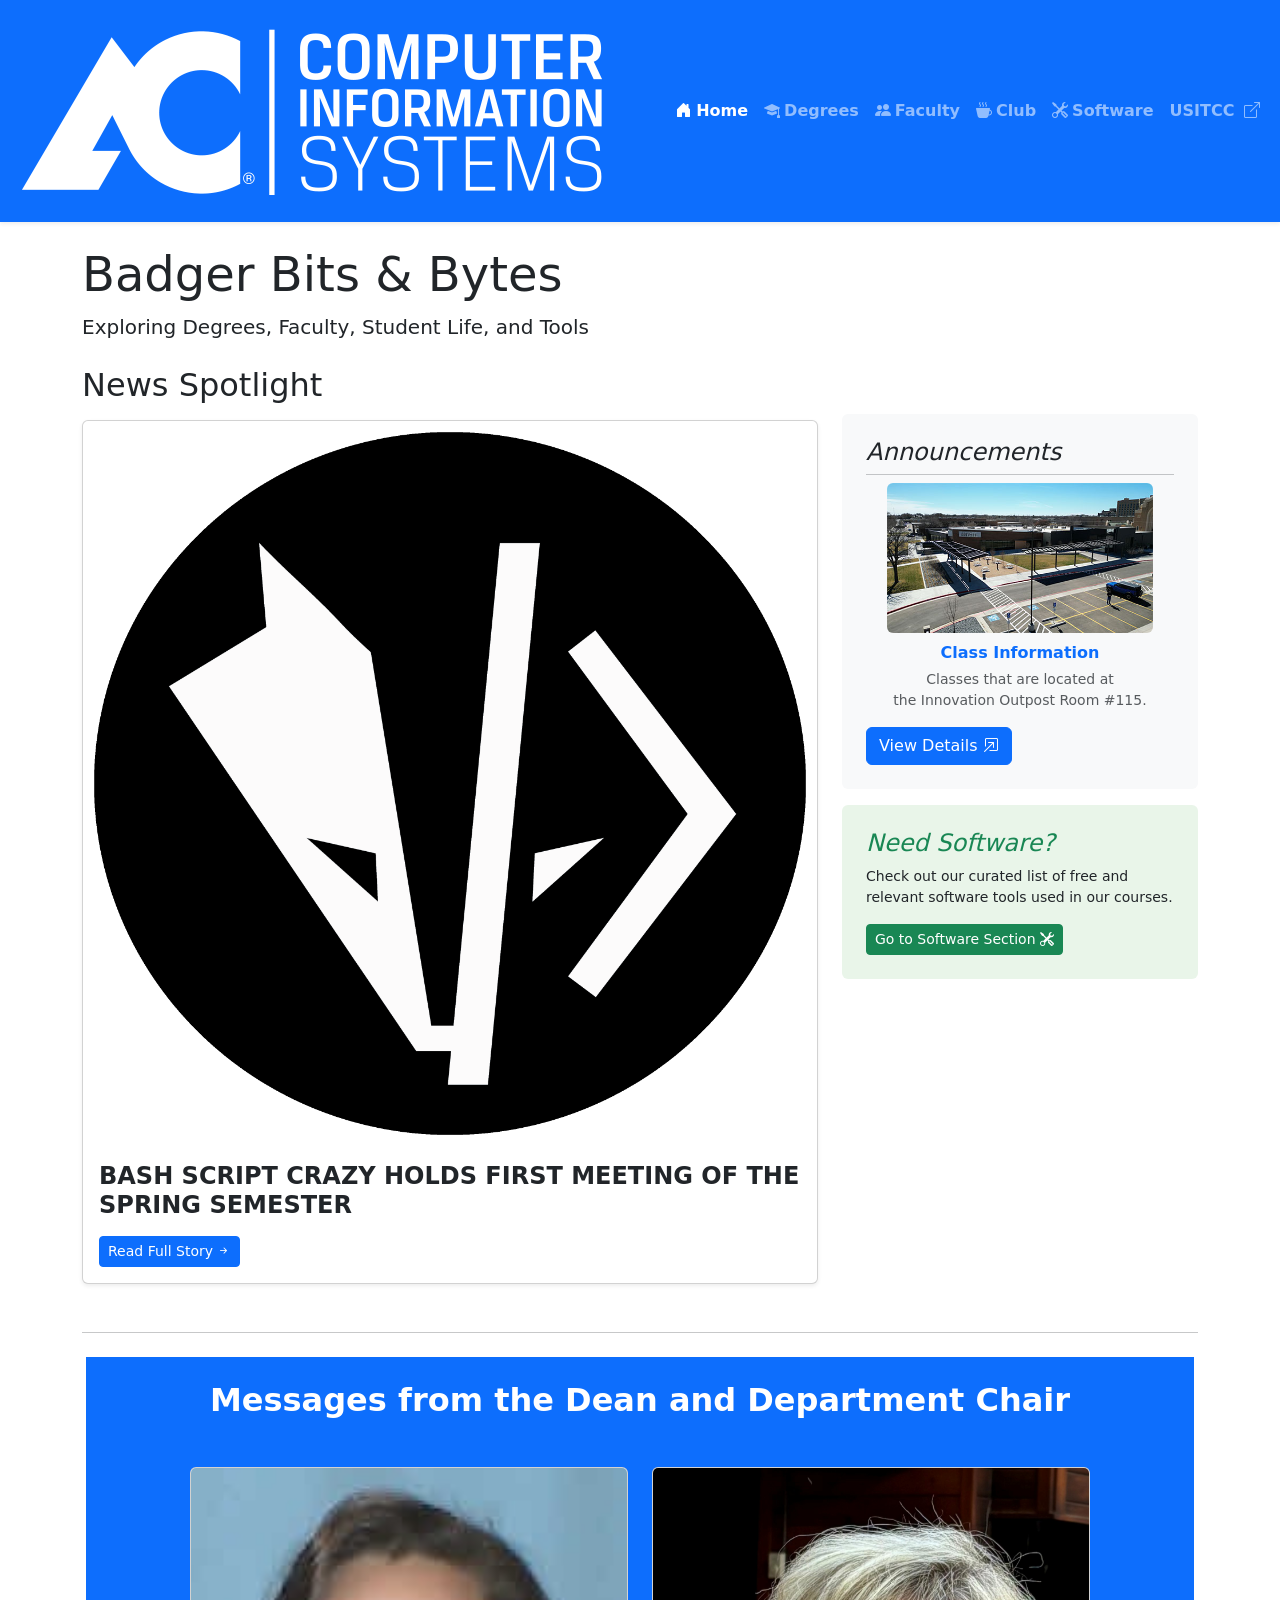
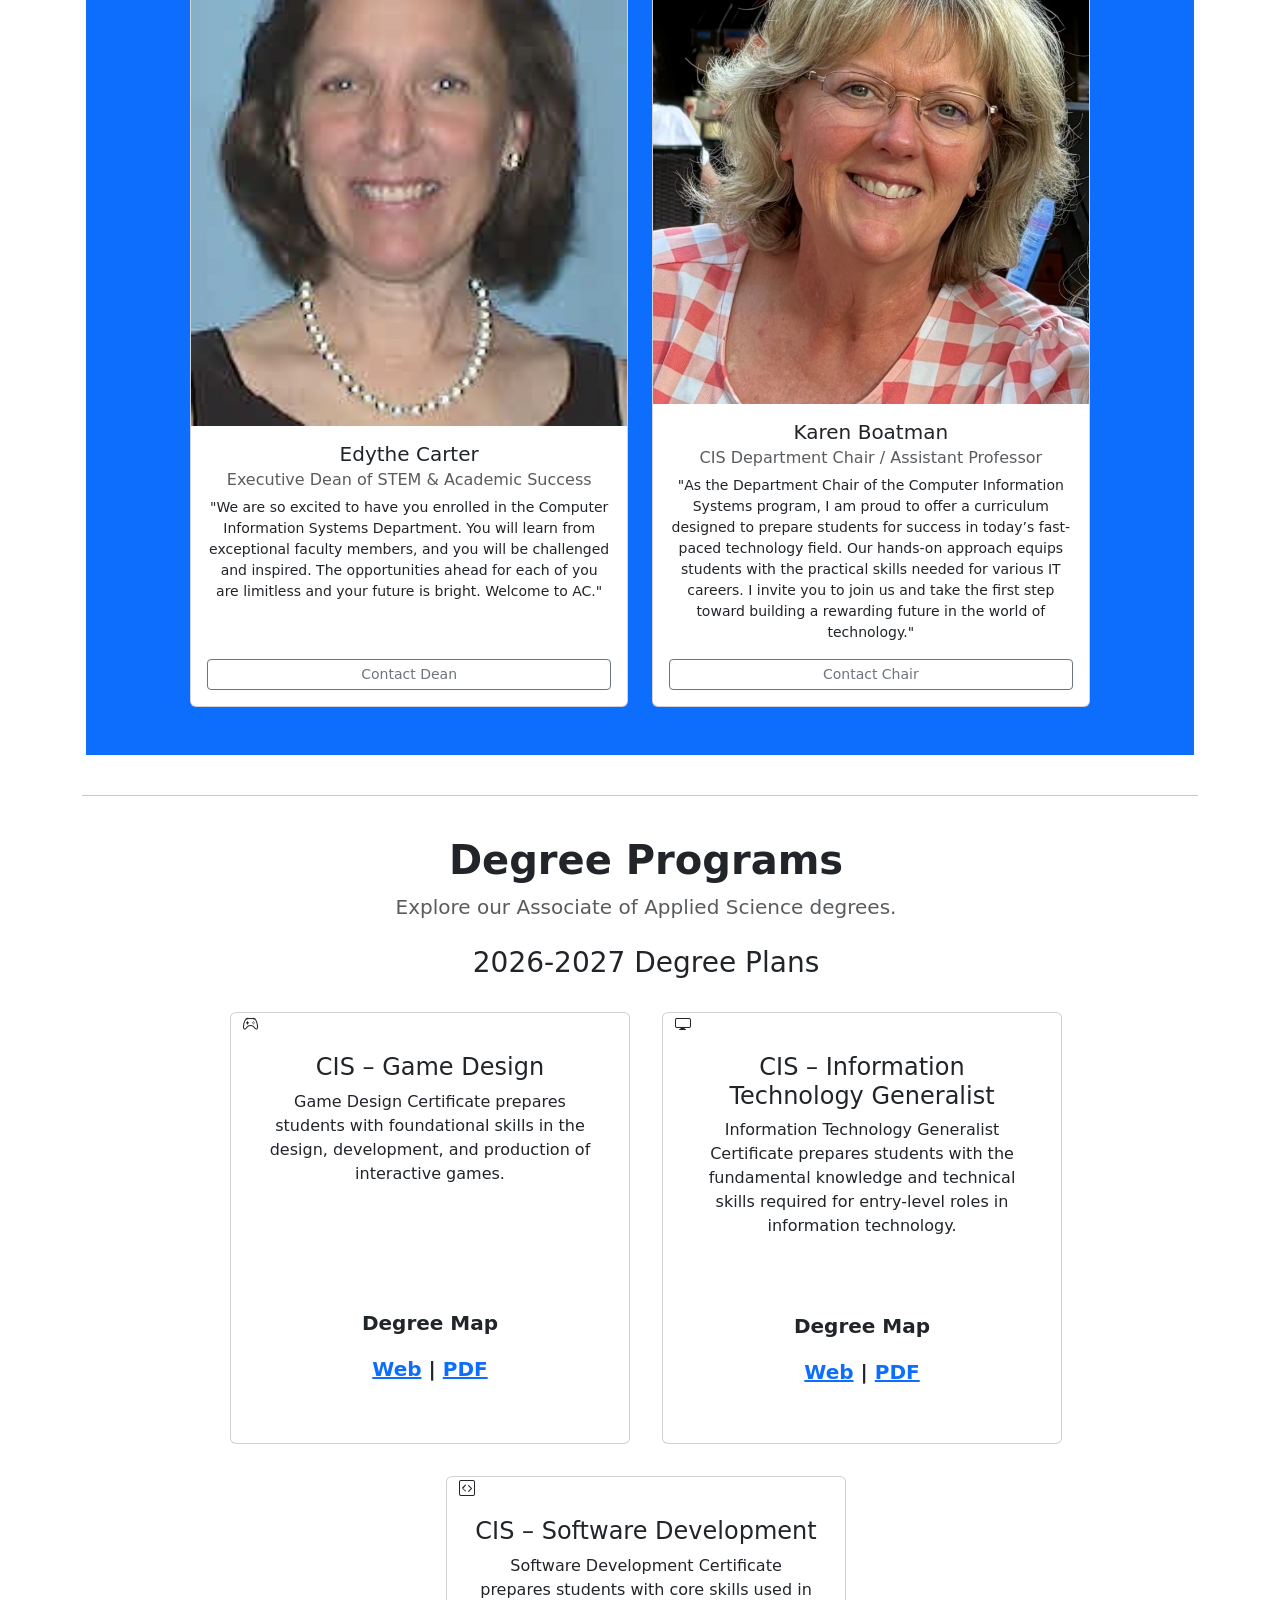
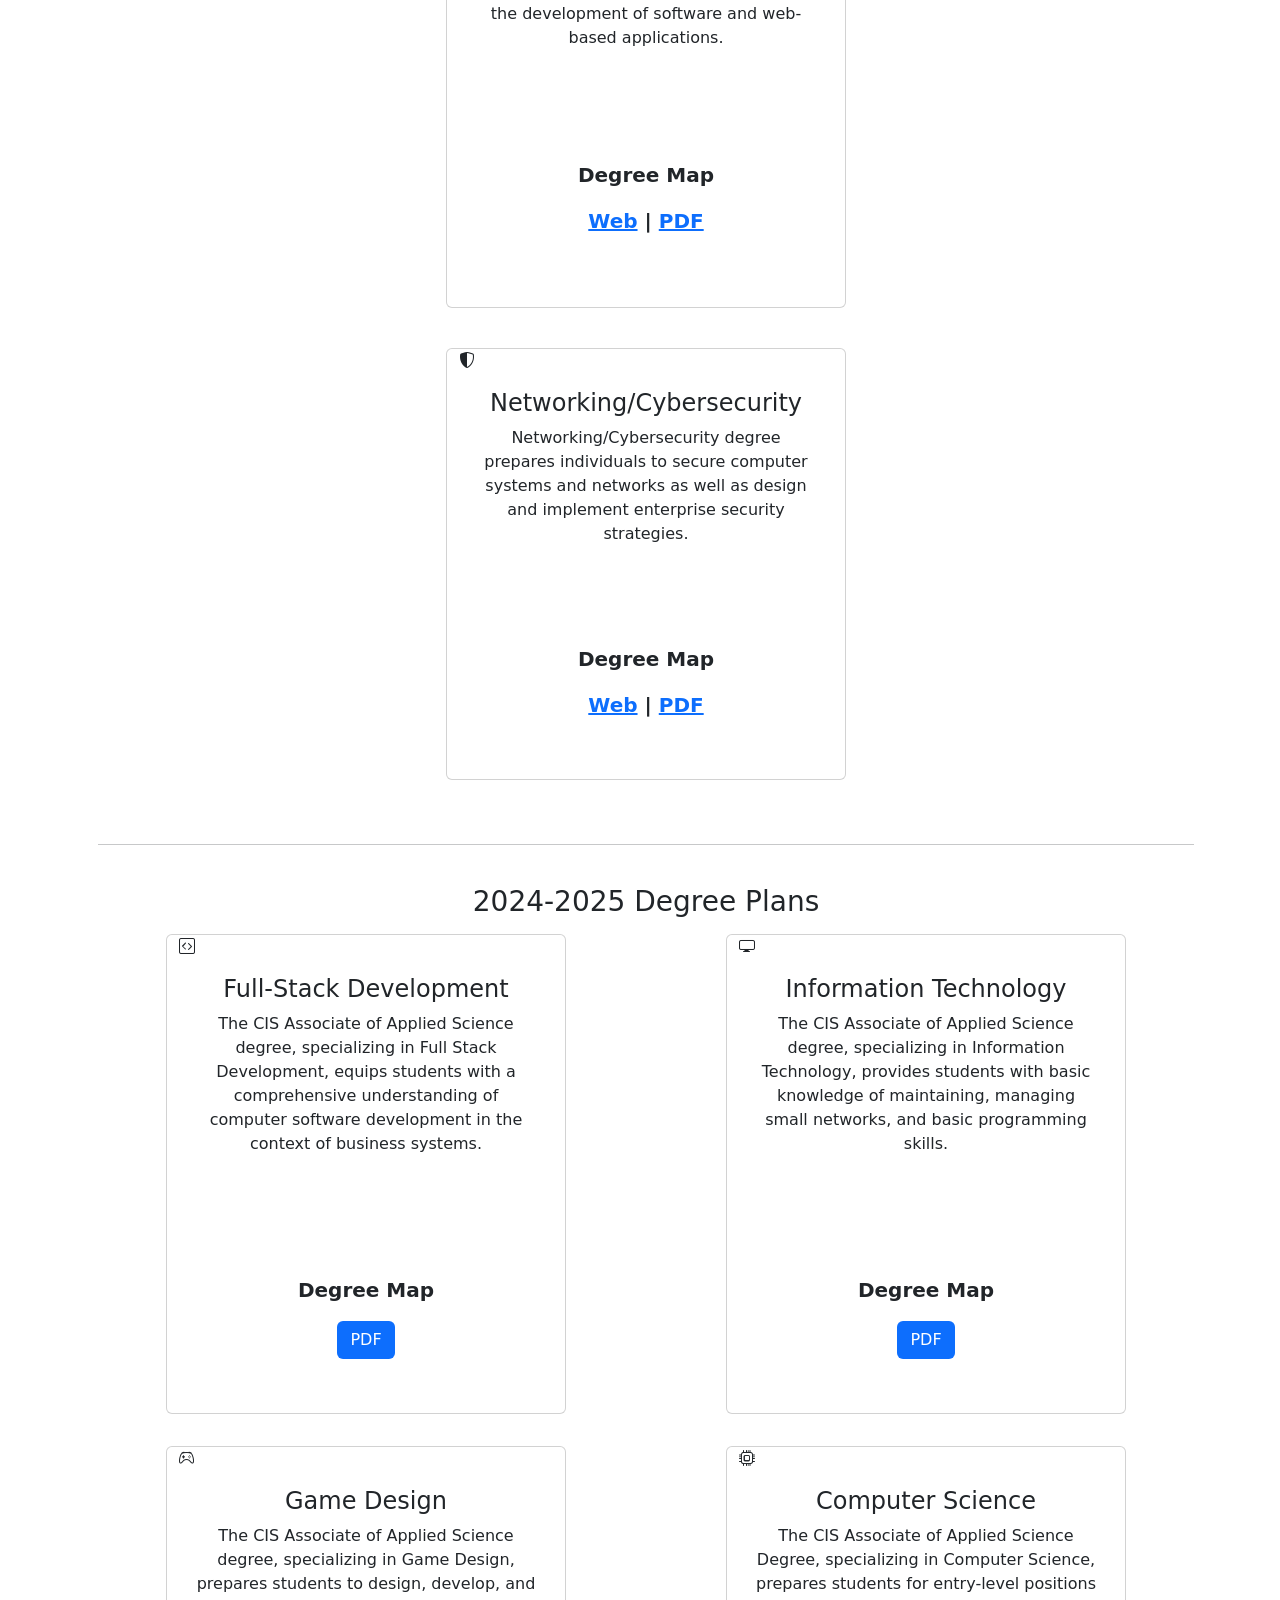
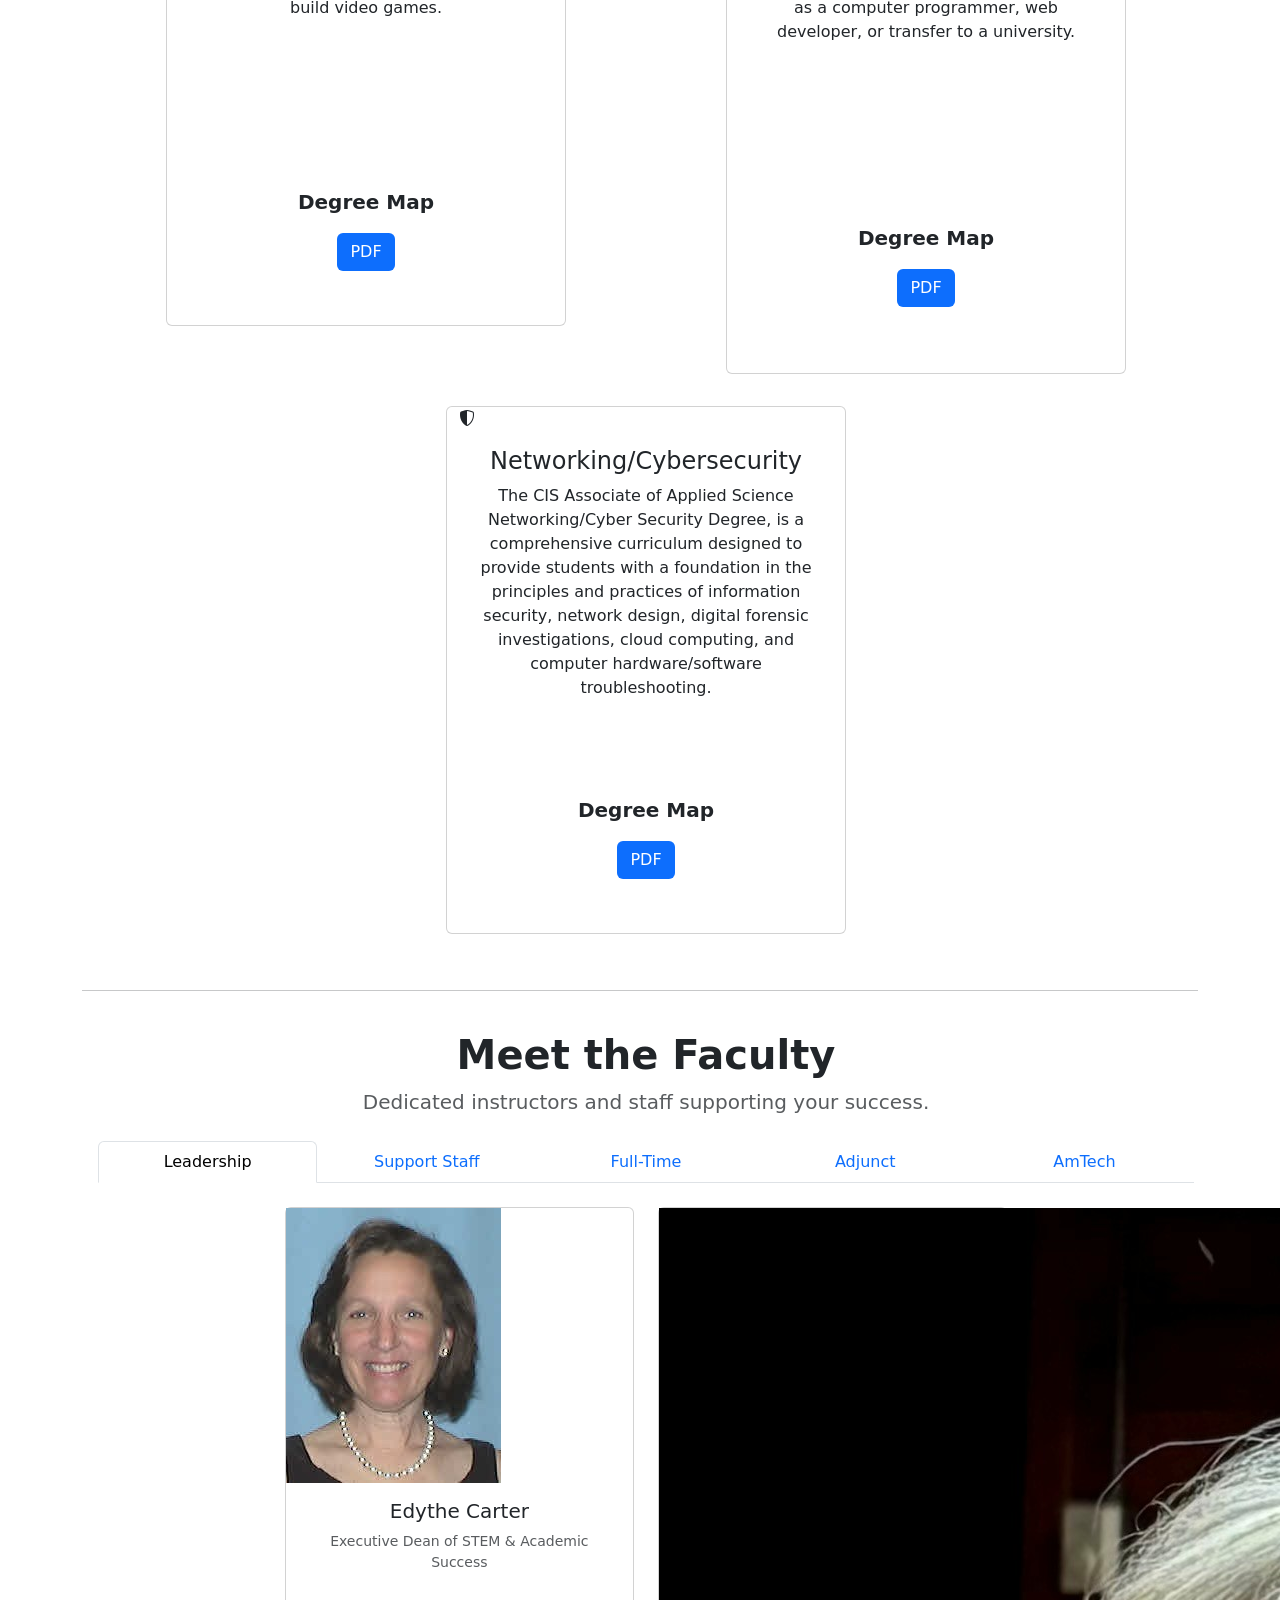
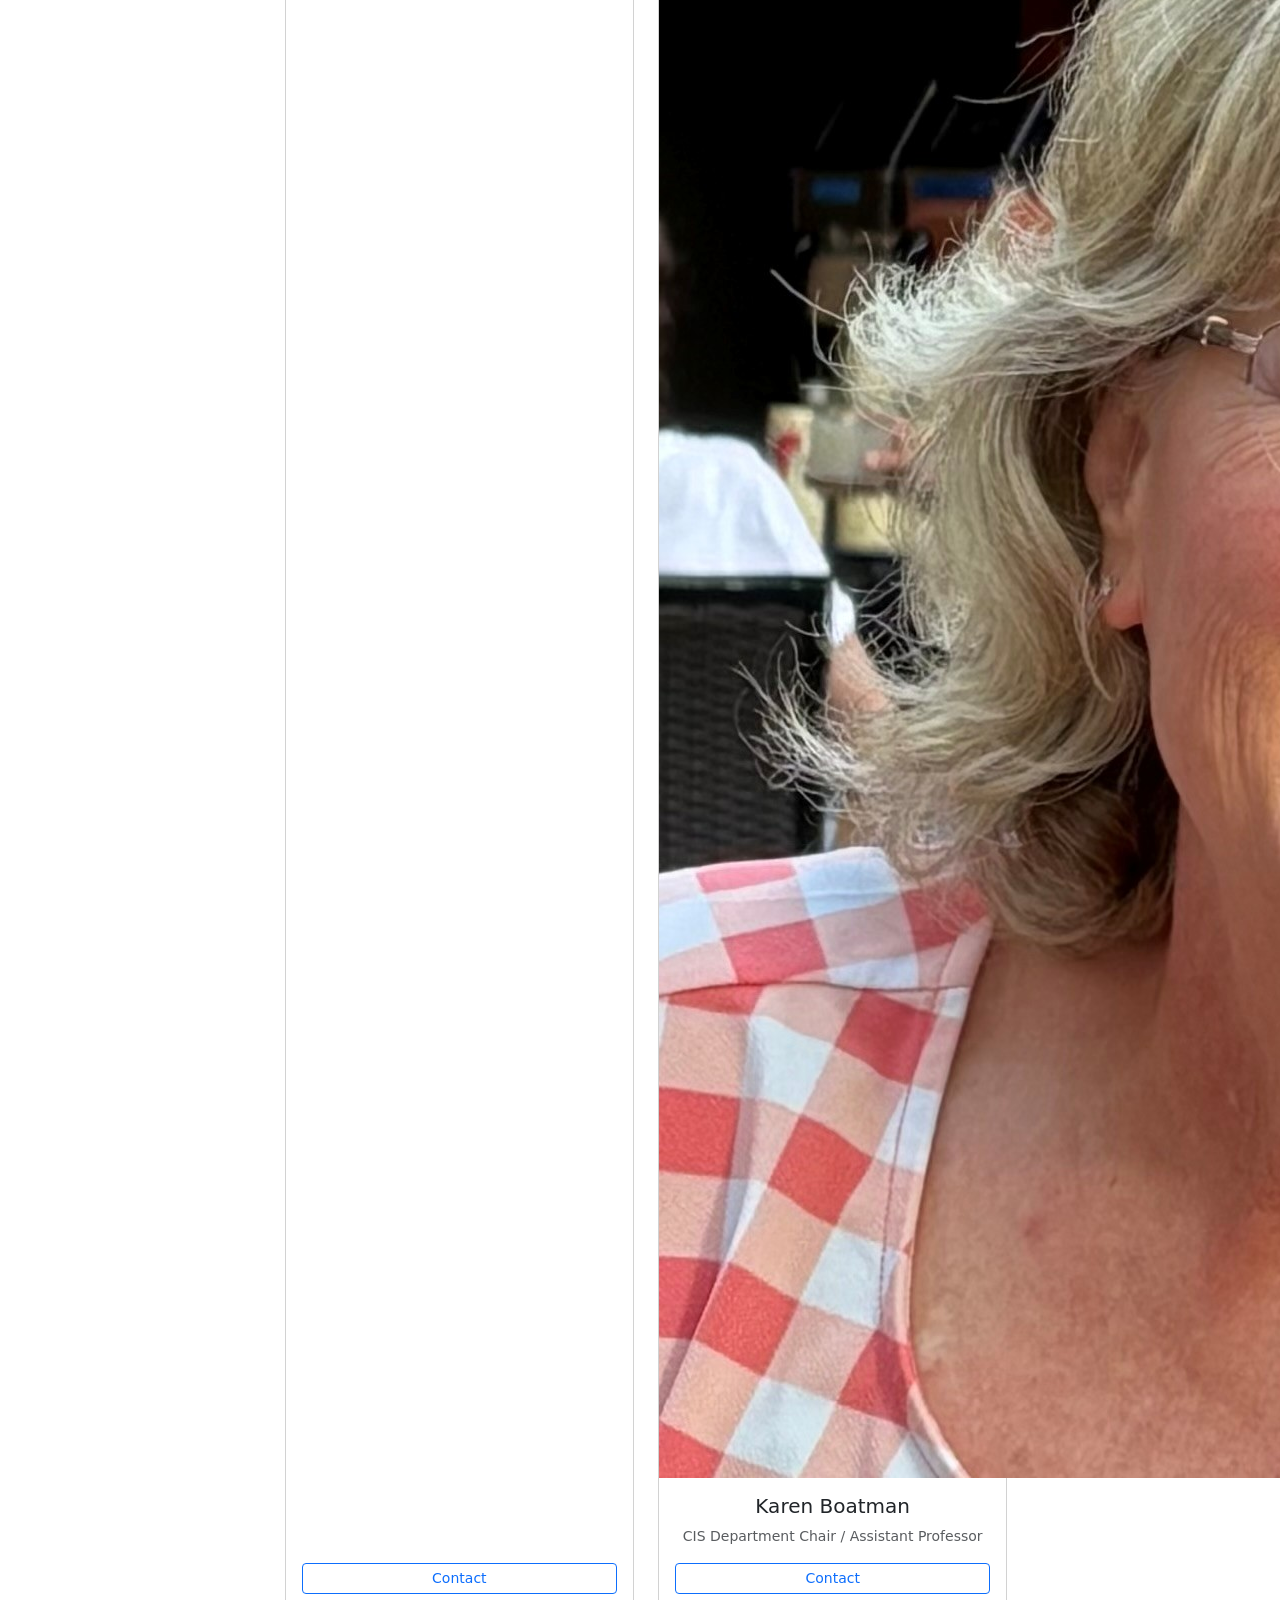
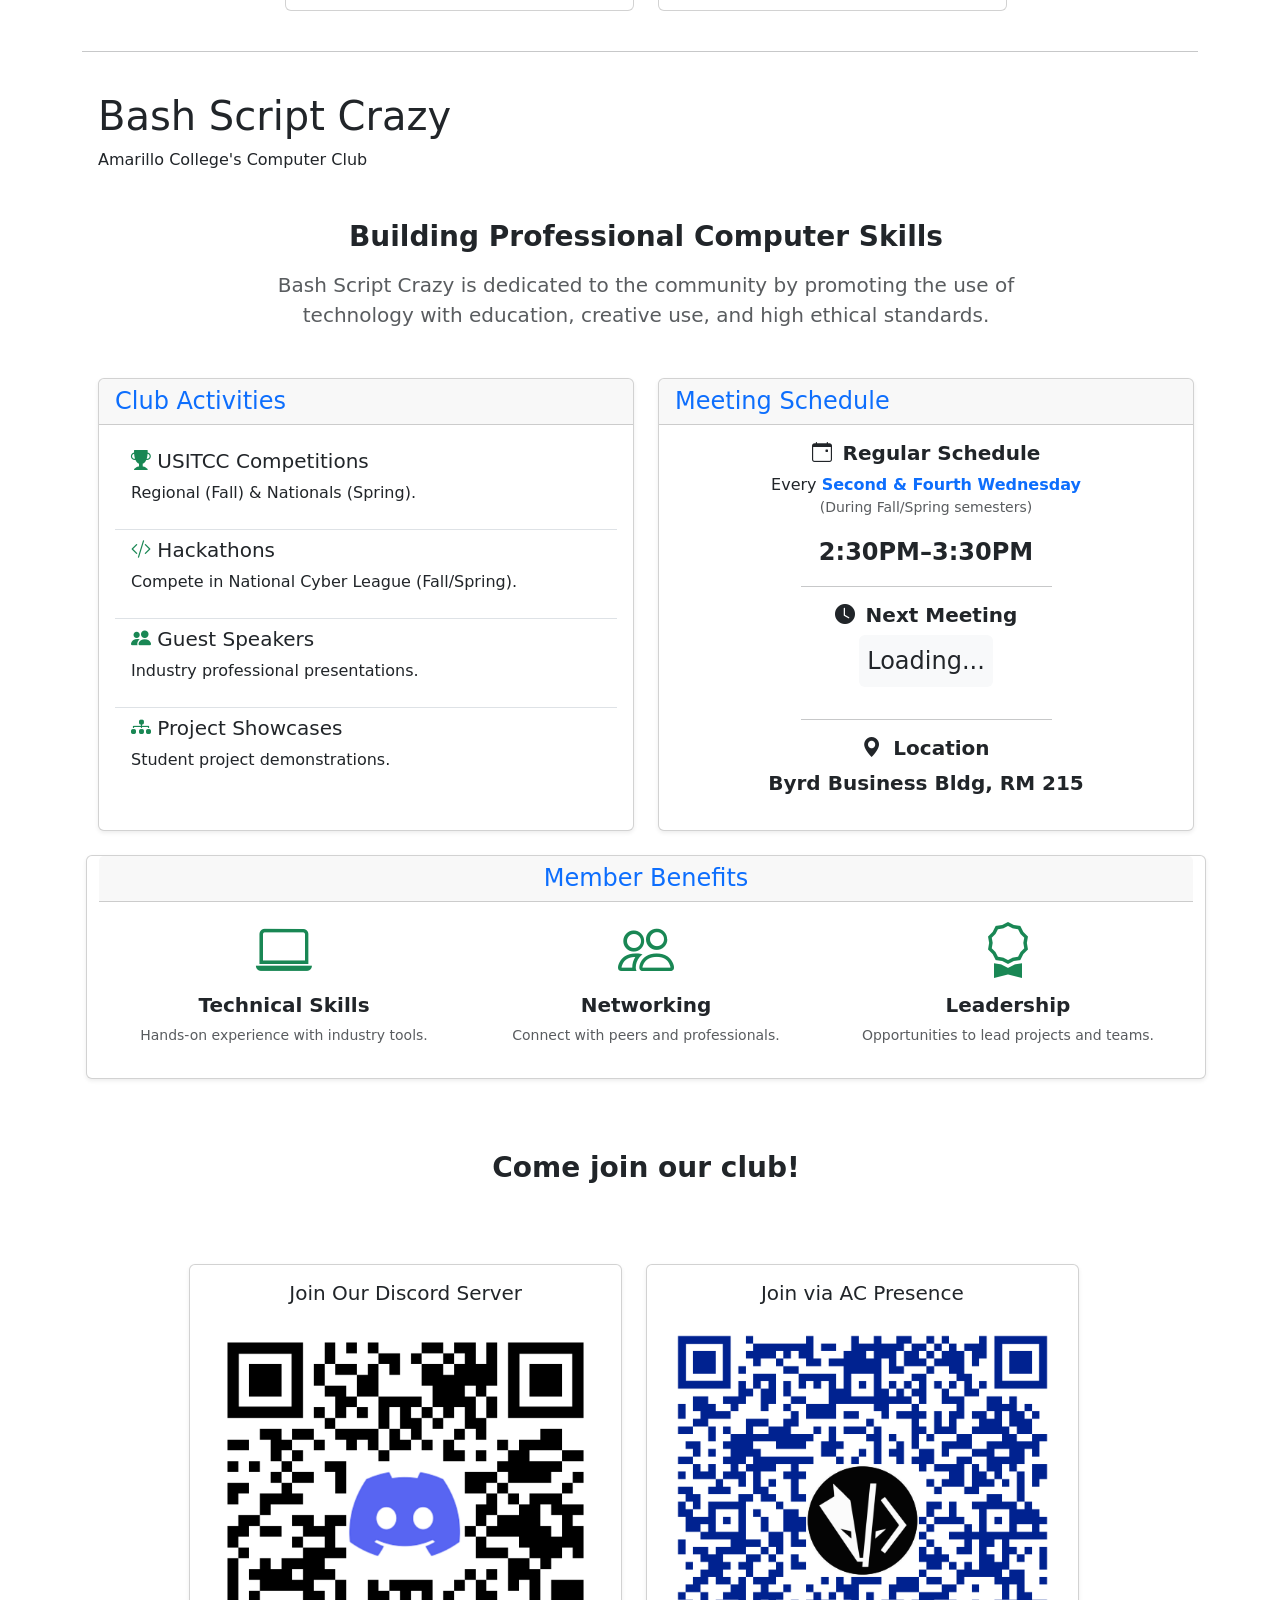
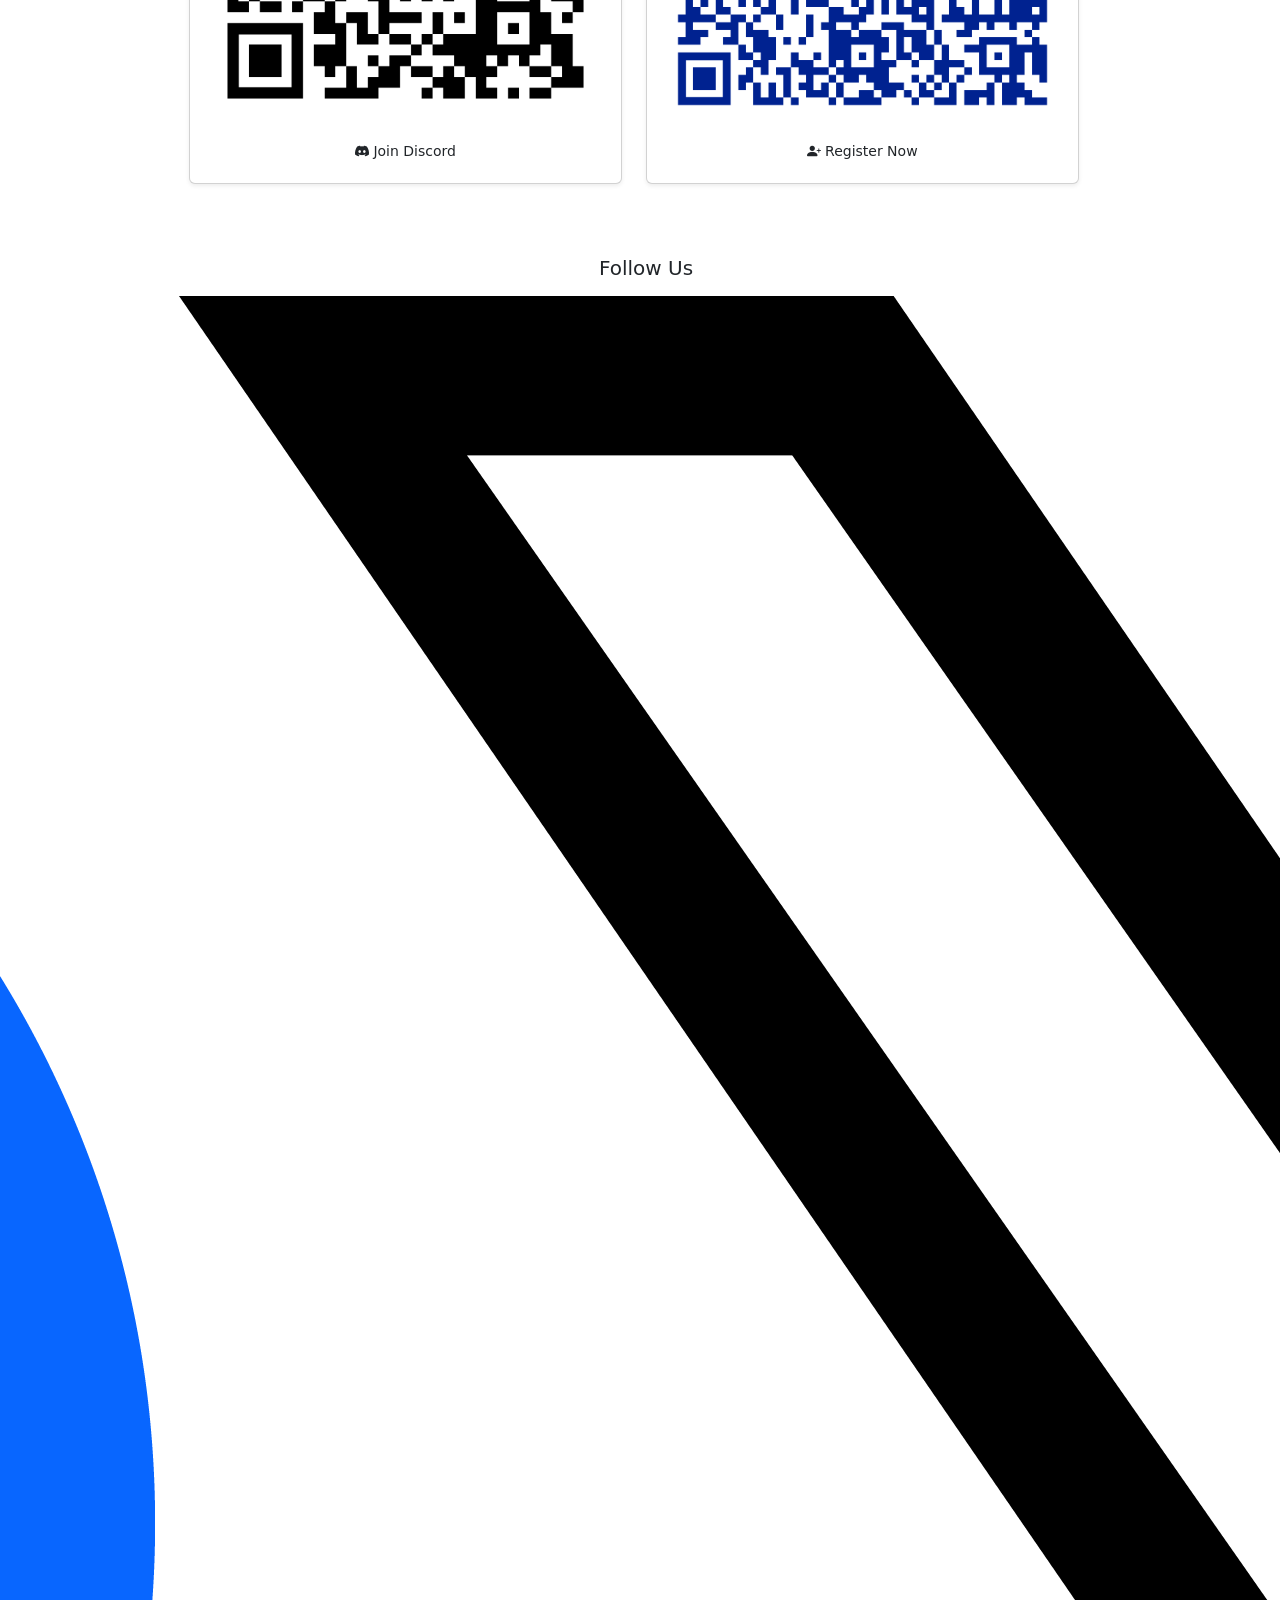
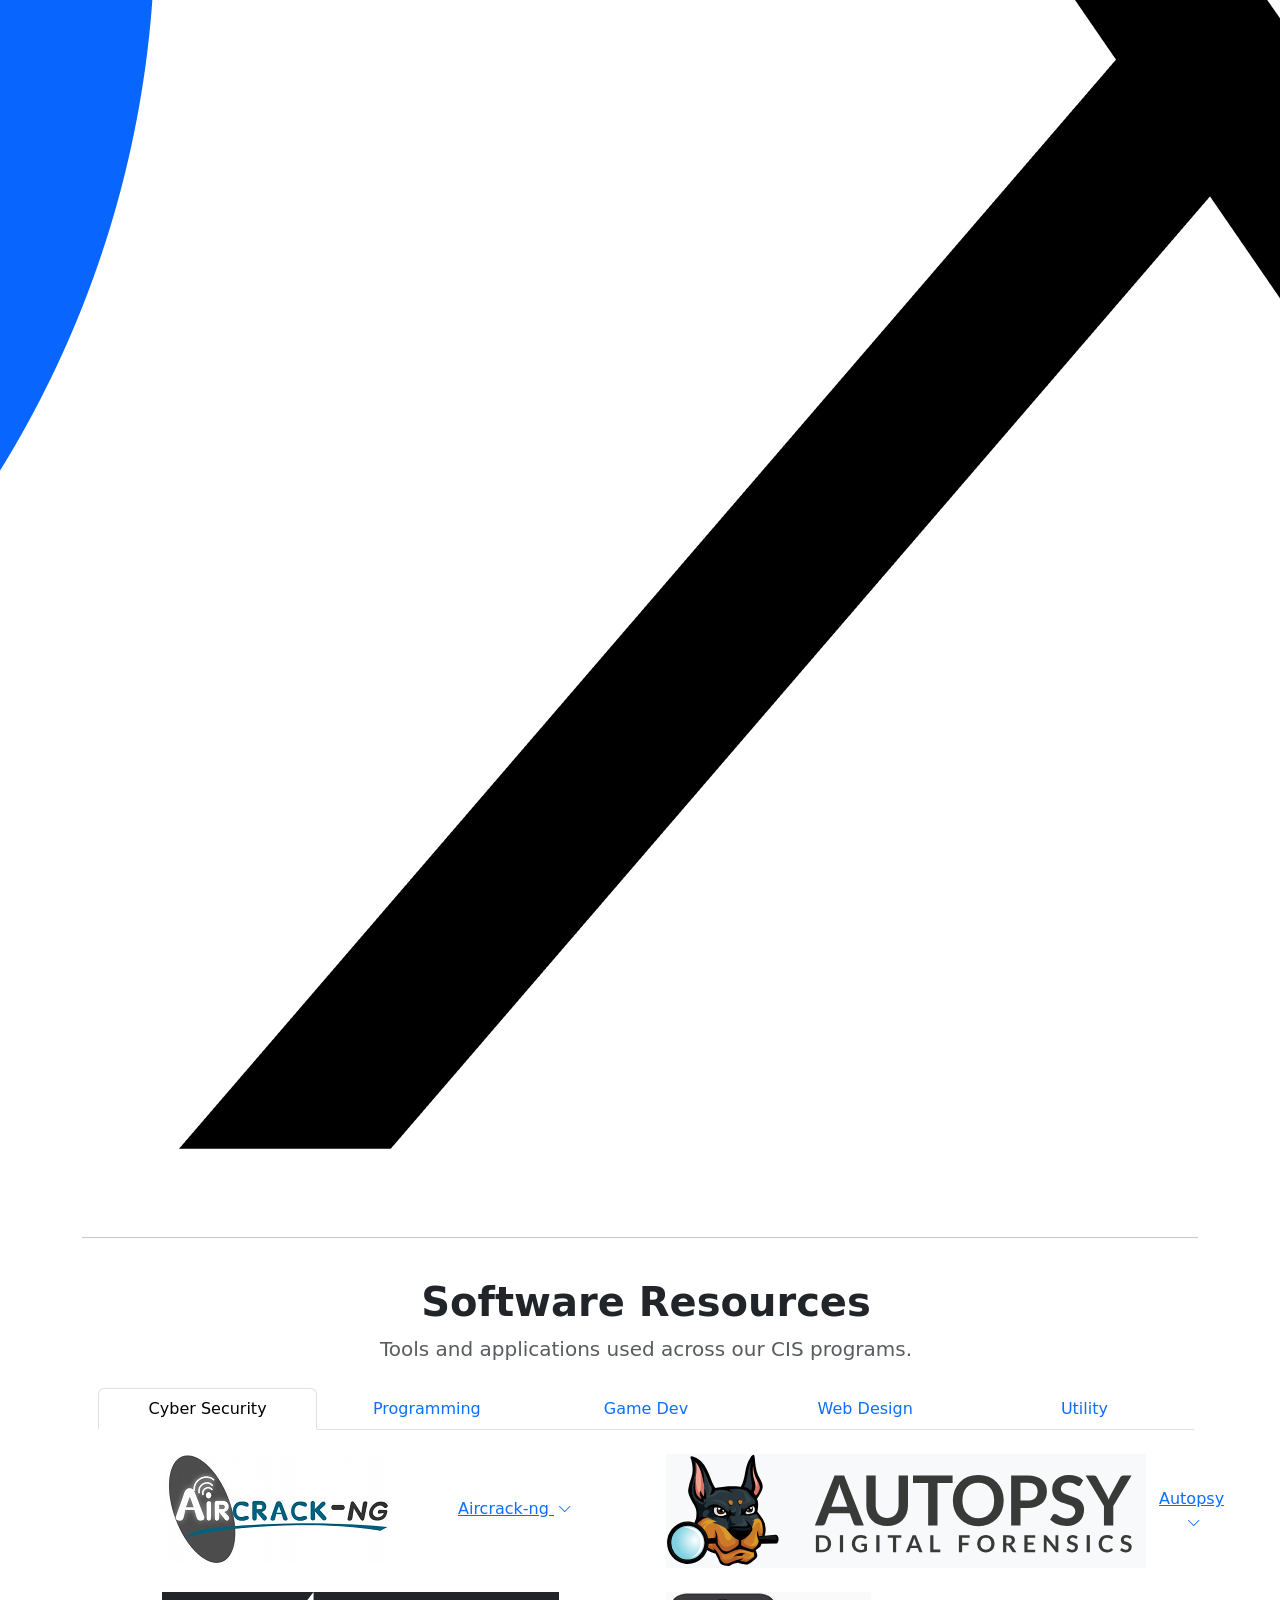
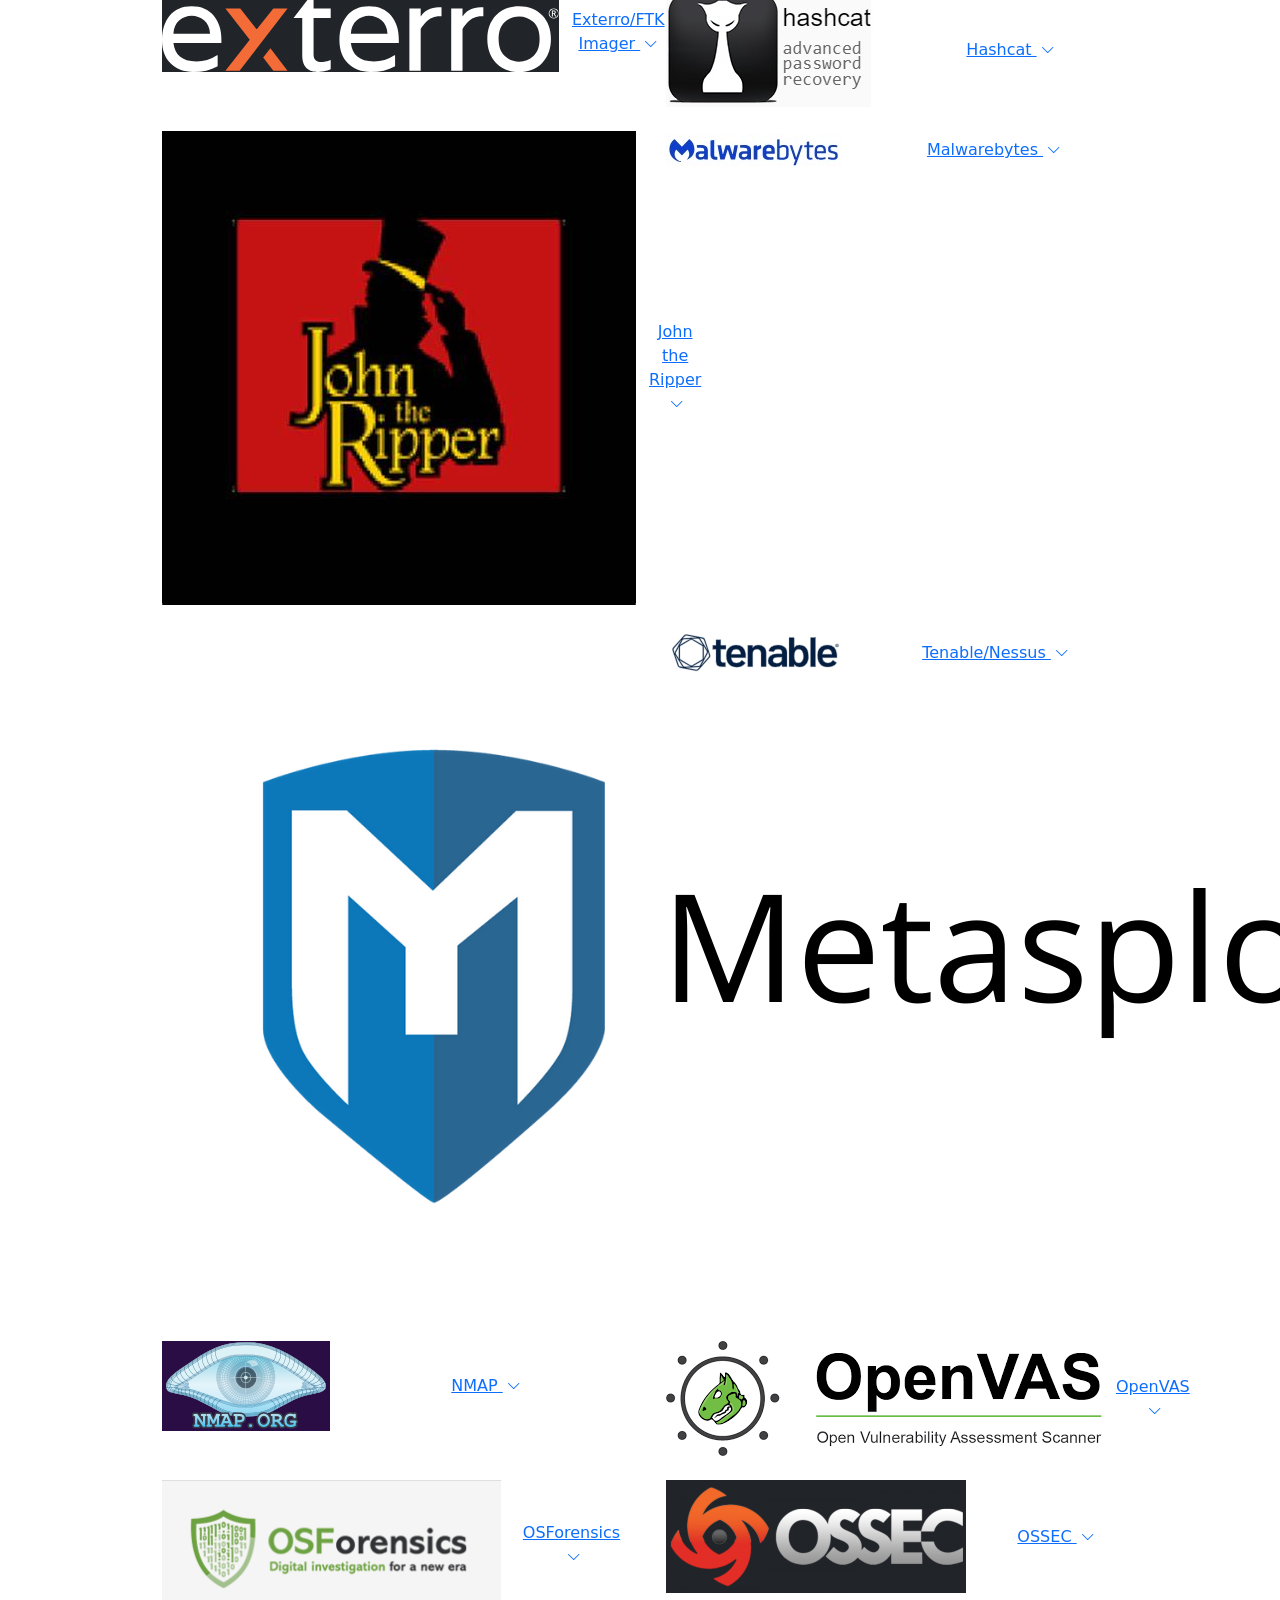
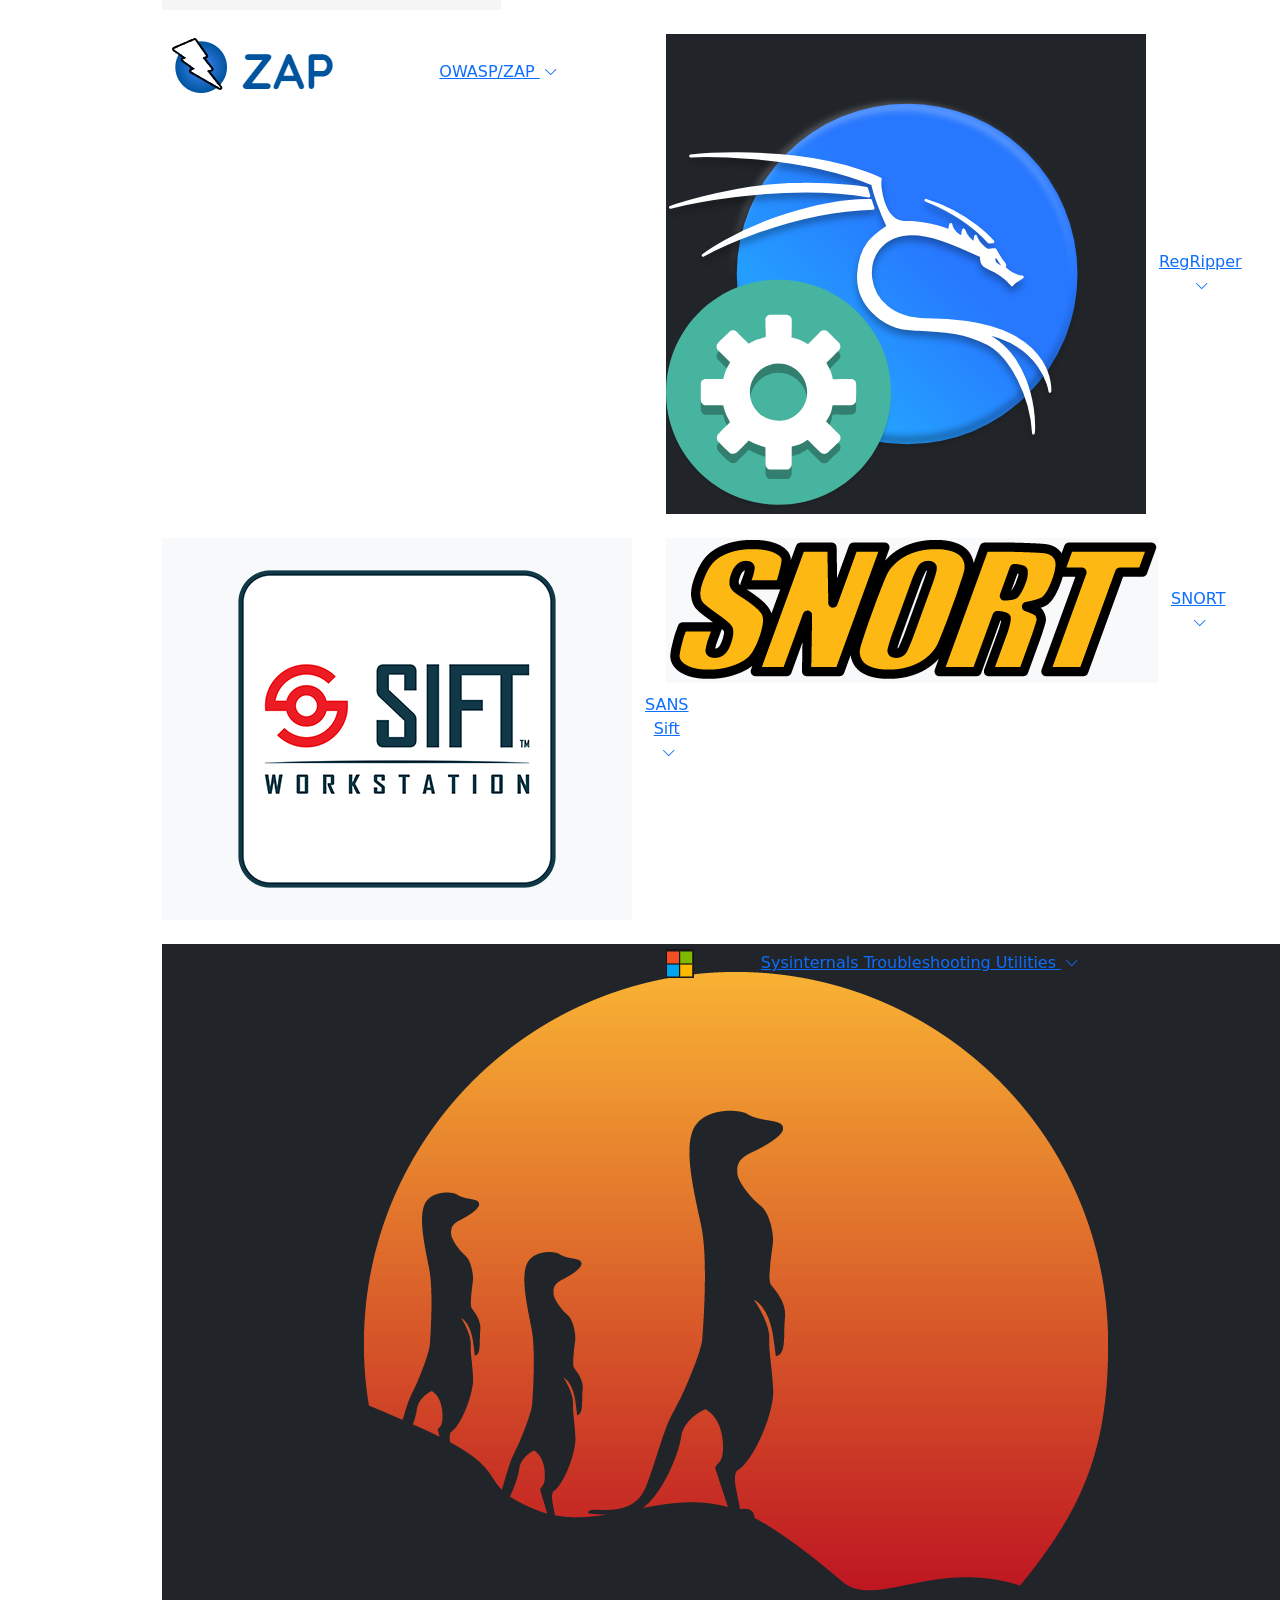
==== commit a15b7b5f: "Add files via upload" ====
--- a/index.html
+++ b/index.html
@@ -1,434 +1,1474 @@
 <!DOCTYPE html>
 <html lang="en">
-<head>
+<head><script type="text/javascript" src="/___vscode_livepreview_injected_script"></script>
     <meta charset="UTF-8">
     <meta name="viewport" content="width=device-width, initial-scale=1.0">
-    <title>AC | CIS Nexus</title>
-    <link href="https://cdn.jsdelivr.net/npm/bootstrap@5.3.2/dist/css/bootstrap.min.css" rel="stylesheet"/>
-    <link href="https://fonts.googleapis.com/css2?family=Material+Symbols+Outlined:wght,FILL@100..700,0..1&amp;display=swap" rel="stylesheet"/>
-    <link href="static/css/cis.css" rel="stylesheet">
+    <meta name="author" content="John Emery">
+    <meta name="description" content="Amarillo College Computer Information Systems Department information website">
+    <meta name="keywords" content="Bash Script Crazy, Degrees, Faculty, Software links, Top Department Story(ies)" >
+    <title>Badger Bits & Bytes | AC CIS</title> <!-- Improved Title -->
+
+    <!-- Bootstrap CSS -->
+    <link href="https://cdn.jsdelivr.net/npm/bootstrap@5.3.5/dist/css/bootstrap.min.css" rel="stylesheet" integrity="sha384-SgOJa3DmI69IUzQ2PVdRZhwQ+dy64/BUtbMJw1MZ8t5HZApcHrRKUc4W0kG879m7" crossorigin="anonymous">
+    <!-- Bootstrap Icons -->
+    <link rel="stylesheet" href="https://cdn.jsdelivr.net/npm/bootstrap-icons@1.11.3/font/bootstrap-icons.min.css">
+    <!-- Google Fonts -->
+    <link rel="preconnect" href="https://fonts.googleapis.com">
+    <link rel="preconnect" href="https://fonts.gstatic.com" crossorigin>
+    <link href="https://fonts.googleapis.com/css2?family=Poppins:wght@400;600;700&family=Lato:wght@400;700&display=swap" rel="stylesheet">
+    <!-- Custom CSS -->
+    <link href="static/css/style.css" rel="stylesheet"> <!-- Link new CSS file -->
+    
+
 </head>
 <body>
-    <nav class="navbar navbar-expand-md sticky-top">
-        <div class="container-xl px-4">
-            <a class="navbar-brand font-headline fw-bold text-primary fs-3" href="index.html"><img class="navbar navbar-img" src="static/images/ac/cis_logo_no_bkgd.webp"></a>
-            <button class="navbar-toggler" data-bs-target="#navbarMain" data-bs-toggle="collapse" type="button"><span class="navbar-toggler-icon"></span></button>
-            <div class="collapse navbar-collapse" id="navbarMain">
-                <ul class="navbar-nav mx-auto">
-                    <li class="nav-item"><a class="nav-link active" href="index.html">Home</a></li>
-                    <li class="nav-item"><a href="degrees.html" target="_blank" class="nav-link">Degrees</a></li>
-                    <li class="nav-item"><a href="faculty.html" target="_blank" class="nav-link">Faculty</a></li>
-                    <li class="nav-item"><a href="club.html" target="_blank" class="nav-link">Club</a></li>
-                    <li class="nav-item"><a href="software.html" target="_blank" class="nav-link">Software</a></li>
-                </ul>
-                <a href="https://www.actx.edu/enroll/" target="_blank" class="btn btn-apply">Apply Now</a>
+    <!-- Navbar: Using Bootstrap primary background -->
+    <nav class="navbar navbar-expand-lg navbar-dark bg-primary sticky-top shadow-sm">
+        <div class="container-fluid">
+            <a class="navbar-brand" href="#home"><img class="navbar-img" src="static/images/ac/ac_cis_white_2.png"  alt="AC Computer Information Systems Logo"></a>
+            <button class="navbar-toggler" type="button" data-bs-toggle="collapse" data-bs-target="#navbarNavAltMarkup" aria-controls="navbarNavAltMarkup" aria-expanded="false" aria-label="Toggle navigation">
+                <span class="navbar-toggler-icon"></span>
+            </button>
+            <div class="collapse navbar-collapse" id="navbarNavAltMarkup">
+                 <!-- ms-auto pushes nav to the right -->
+                <div class="navbar-nav ms-auto fw-bold">
+                    <a class="nav-link active" aria-current="page" href="#home"><i class="bi bi-house-door-fill me-1"></i>Home</a>
+                    <a class="nav-link" href="#degrees"><i class="bi bi-mortarboard-fill me-1"></i>Degrees</a>
+                    <a class="nav-link" href="#faculty"><i class="bi bi-people-fill me-1"></i>Faculty</a>
+                    <a class="nav-link" href="#club"><i class="bi bi-cup-hot-fill me-1"></i>Club</a>
+                    <a class="nav-link" href="#software"><i class="bi bi-tools me-1"></i>Software</a>
+                    <a class="nav-link" href="usitcc/index.html" target="_blank">USITCC <i class="bi bi-box-arrow-up-right ms-1"></i></a>
+                </div>
             </div>
         </div>
     </nav>
 
-    <main>
-        <section class="hero-section">
-            <img alt="Technology abstract" class="hero-bg-img" src="static/images/blue_server.png">
-            <div class="hero-gradient"></div>
-            <div class="container-xl px-4 position-relative">
-                <div class="row">
-                    <div class="col-lg-8">
-                        <span class="font-label text-tertiary-fixed fw-bold text-uppercase small tracking-widest d-block mb-4">Amarillo College</span>
-                        <h1 class="hero-title font-headline">C<span class="text-secondary-container">omputer</span> <br/>&nbsp;I<span class="text-secondary-container">nformation</span> <br/>S<span class="text-secondary-container">ystems</span></h1>
-                        <p class="fs-4 text-white-50 mb-5 mw-100" style="max-width: 580px;">Empowering the next generation of tech innovators through hands-on learning, expert faculty, and industry-standard resources.</p>
-                        <a class="btn btn-explore" href="degrees.html">Explore Degrees <span class="material-symbols-outlined ms-2">arrow_forward</span></a>
-                    </div>
+    <!-- Wrapper for white background content area -->
+    <div class="container content-wrapper">
+
+        <section id="home" class="py-4"> <!-- Keep or adjust py-4-->
+            <!-- Hero: Using new hero classes -->
+            <div class="hero-section rounded mb-4">
+                <div class="hero-content">
+                    <h1 class="hero-title display-5">Badger Bits &amp; Bytes</h1>
+                    <p class="hero-subtitle lead">Exploring Degrees, Faculty, Student Life, and Tools</p>
                 </div>
             </div>
-        </section>
-
-
-        <!-- News & Announcements -->
-        <section class="container-xl px-4 section-spacing">
-            <div class="row g-4">
-                <div class="news-section">
-                    <h1 class="text-center headline ">Badgers Bits and Bytes</h1>
-                </div>
-                <!-- Main News Card - col-lg-8 -->
+        
+            <!--{/* Row 1: Spotlight and Sidebar */}-->
+            <div class="row">
+                <!-- Main Content Column (Spotlight ONLY now) -->
                 <div class="col-lg-8">
-                    <div class="card news-card premium-shadow h-100">
-                        <div class="ratio ratio-16x9 overflow-hidden">
-                            <img src="static/images/classroom.png" 
-                                alt="Tech students collaborating in CIS classroom with multiple monitors" 
-                                class="card-img-top object-fit-cover">
-                        </div>
-                        <div class="card-body p-4 p-md-5">
-                            <div class="d-flex align-items-center mb-4">
-                                <span class="badge-news me-3">Featured News</span>
-                                <span class="text-secondary small font-label">Recent Highlight</span>
-                            </div>
-                            <h2 class="card-title font-headline fw-bold text-primary mb-4 fs-2">CIS Students Place Top In Regional Hackathon</h2>
-                            <p class="card-text text-muted mb-5 fs-5">Our cybersecurity and programming teams demonstrated exceptional skill at the annual Panhandle Tech Challenge, securing three podium finishes across major categories.</p>
-                            <a class="text-primary fw-bold text-decoration-none font-label d-flex align-items-center" href="#">Read more <span class="material-symbols-outlined ms-2">arrow_forward</span></a>
-                        </div>
-                    </div>
-                </div>
-
-                <!-- Announcements Stack - col-lg-4 -->
-                <div class="col-lg-4 d-flex flex-column gap-4">
-                    <div class="announcement-box h-100">
-                        <h3 class="font-headline fw-bold fs-4 mb-5 d-flex align-items-center">
-                            <span class="material-symbols-outlined text-primary me-2">campaign</span> Announcements
-                        </h3>
-                        <div class="vstack gap-5">
-                            <div class="border-bottom border-secondary-subtle pb-4">
-                                <h4 class="fw-bold fs-6 text-primary mb-2">Class Information</h4>
-                                <p class="small text-muted mb-0">Fall 2026 registration is now open for all CIS tracks. View the updated course catalog. 
-                                    <a href="https://catalog.actx.edu/content.php?catoid=26&navoid=1225" target="_blank" class="material-symbols-outlined text-primary text-decoration-none">arrow_forward</a>
-                                </p>
-                            </div>
-                            <div class="border-bottom border-secondary-subtle pb-4">
-                                <h4 class="fw-bold fs-6 text-primary mb-2">Software Section</h4>
-                                <p class="small text-muted mb-0">New licenses for Adobe Creative Cloud and JetBrains IDEs are available for student home use.</p>
-                            </div>
-                            <!-- <div>
-                                <h4 class="fw-bold fs-6 text-primary mb-2">Lab Hours</h4>
-                                <p class="small text-muted mb-0">The main CIS lab in Russell Hall will extend hours until midnight during finals week.</p>
-                            </div> -->
-                        </div>
-                    </div>
-
-                    <div class="help-card">
-                        <div class="position-relative z-1">
-                            <h3 class="font-headline fw-bold fs-4 mb-3">Need Help?</h3>
-                            <p class="small text-white-50 mb-4">Connect with our dedicated CIS advisors to map out your degree path.</p>
-                            <button class="btn btn-light w-100 fw-bold font-label text-primary py-3">Schedule Appointment</button>
-                        </div>
-                        <span class="material-symbols-outlined position-absolute" style="right: -20px; bottom: -20px; font-size: 140px; opacity: 0.1;">support_agent</span>
+                    <h2 class="section-title mb-3">News Spotlight</h2>
+                    <div class="card card-home mb-4 shadow-sm">
+                        <img src="static/images/bsc/bsclogo.png" class="card-img-top img-topstory" alt="Bash Script Crazy Logo">
+                        <div class="card-body ">
+                            <h3 class="card-title h4 text-uppercase fw-bold">Bash Script Crazy holds first meeting of the Spring semester</h3>
+                            <p class="card-text"></p>
+                            <button type="button" class="btn btn-sm bg-primary btn-primary" data-bs-toggle="modal" data-bs-target="#storyUpdateModal">
+                                Read Full Story <i class="bi bi-arrow-right-short"></i>
+                            </button>
+                        </div>
+                    </div>
+        
+                </div><!-- /col-lg-8 -->
+        
+                <!-- Sidebar Column -->
+                <div class="col-lg-4">
+                    <!-- ADDED: Wrapper div for sticky positioning -->
+                    <div class="sidebar-sticky-wrapper mt-5">
+                        <div class="p-4 mb-3 bg-light rounded">
+                            <h4 class="fst-italic">Announcements</h4>
+                            <hr class="my-2">
+                            <img class="img-fluid rounded mb-2 mx-auto d-block" src="static/images/ac/innovation_outpost.jpg" alt="Innovation Outpost" style="max-height: 150px;">
+                            <p class="mb-1 fw-bold text-center text-primary">Class Information</p>
+                            <p class="small text-center text-muted">Classes that are located at <br>the Innovation Outpost Room #115.</p>
+                            <button type="button" class="btn ann-btn bg-primary btn-primary" data-bs-toggle="modal" data-bs-target="#courseUpdateModal">
+                                View Details <i class="bi bi-box-arrow-in-up-right"></i>
+                            </button>
+                        </div>
+        
+                        <div class="p-4 mb-3 rounded" style="background-color: #e9f5e9;"> <!-- Light green bg -->
+                            <h4 class="fst-italic text-success">Need Software?</h4>
+                             <p class="small">Check out our curated list of free and relevant software tools used in our courses.</p>
+                            <a href="#software" class="btn btn-sm btn-success">Go to Software Section <i class="bi bi-tools"></i></a>
+                        </div>
+                    </div> <!-- /sidebar-sticky-wrapper -->
+                </div><!-- /col-lg-4 -->
+        
+            </div><!-- /Row 1 -->
+        
+            <hr class="my-4"><br>
+        
+            
+            <div class="row g-4 justify-content-center pb-5 ms-1 me-1 bg-primary">
+                <h2 class="text-center fw-bolder text-white mb-4">Messages from the Dean and Department Chair</h2>
+                <div class="col-lg-5 col-md-6">
+                     <div class="card h-100 text-center dean-chair-card">
+                        <img src="static/images/leadership/edythe_carter.jpg" class="card-img-top" alt="Edythe Carter">
+                        <div class="card-body d-flex flex-column">
+                            <h5 class="card-title">Edythe Carter</h5>
+                            <h6 class="card-subtitle mb-2 text-muted">Executive Dean of STEM & Academic Success</h6>
+                            <p class="card-text small flex-grow-1">"We are so excited to have you enrolled in the Computer Information Systems Department. You will learn from exceptional faculty members, and you will be challenged and inspired. The opportunities ahead for each of you are limitless and your future is bright. Welcome to AC."</p>
+                            <a href="mailto:elcarter@actx.edu" target="_blank" class="btn btn-sm btn-outline-secondary mt-auto">Contact Dean</a>
+                        </div>
+                    </div>
+                </div>
+                 <div class="col-lg-5 col-md-6">
+                     <div class="card h-100 text-center dean-chair-card">
+                        <img src="static/images/leadership/karen_boatman.png" class="card-img-top" alt="Karen Boatman">
+                        <div class="card-body d-flex flex-column">
+                            <h5 class="card-title">Karen Boatman</h5>
+                            <h6 class="card-subtitle mb-2 text-muted">CIS Department Chair / Assistant Professor</h6>
+                            <p class="card-text small flex-grow-1">"As the Department Chair of the Computer Information Systems program, I am proud to offer a curriculum designed to prepare students for success in today’s fast-paced technology field. Our hands-on approach equips students with the practical skills needed for various IT careers. I invite you to join us and take the first step toward building a rewarding future in the world of technology."</p>
+                            <a href="mailto:keboatman@actx.edu" target="_blank" class="btn btn-sm btn-outline-secondary mt-auto">Contact Chair</a>
+                        </div>
                     </div>
                 </div>
             </div>
-        </section>
-        <!-- Leadership Message Section -->
-        <section class="leadership-section">
-            <div class="container-xl px-4">
-                <div class="row align-items-center g-5">
-                    <div class="col-lg-6">
-                        <div class="row g-4">
-                            <div class="col-6">
-                                <div class="rounded-4 overflow-hidden mb-3" style="height: 300px;">
-                                    <img alt="Dr. Sarah Miller" class="w-100 h-100 object-fit-cover" src="static\images\leadership\edythe_carter.jpg">
-                                </div>
-                                <div class="text-center">
-                                    <p class="font-headline fw-bold text-primary mb-0">Edith Carter</p>
-                                    <p class="font-label text-muted small text-uppercase">Dean of STEM</p>
-                                </div>
-                            </div>
-                            <div class="col-6 pt-5">
-                                <div class="rounded-4 overflow-hidden mb-3" style="height: 300px;">
-                                    <img alt="Prof. James Chen" class="w-100 h-100 object-fit-cover" src="static\images\leadership\karen_boatman.png">
-                                </div>
-                                <div class="text-center">
-                                    <p class="font-headline fw-bold text-primary mb-0">Karen Boatman</p>
-                                    <p class="font-label text-muted small text-uppercase">Department Chair</p>
-                                </div>
-                            </div>
-                        </div>
-                    </div>
-                    <div class="col-lg-6">
-                        <span class="font-label text-primary fw-bold text-uppercase small tracking-widest d-block mb-4">Leadership Message</span>
-                        <h2 class="font-headline fw-bold text-dark mb-4 fs-1">Building Bridges to the Digital Future</h2>
-                        <p class="fs-4 text-muted fst-italic mb-5 lh-base">"At Amarillo College, our CIS department isn't just about learning to code; it's about solving real-world problems. We've curated a curriculum that moves at the speed of the industry, ensuring our graduates are ready to lead on day one."</p>
-                        <div style="height: 1px; width: 100px; background-color: var(--primary-container); margin-bottom: 2.5rem;"></div>
-                        <p class="text-muted fs-6">Whether you are pursuing a career in Game Design or securing global networks, our faculty and leadership are committed to providing the resources, mentorship, and opportunities necessary for your success.</p>
+        
+            <!-- Offcanvas for News Spotlight Story -->
+            <div class="modal fade" id="storyUpdateModal" tabindex="-1" aria-labelledby="storyUpdateModalLabel" aria-hidden="true">
+                <div class="modal-dialog modal-xl">
+                    <div class="modal-content">
+                        <div class="modal-header">
+                            <h2 class="modal-title text-dark fs-3" id="storyUpdateModalLabel">Bash Script Crazy elects new officers</h2>
+                            <button type="button" class="btn-close" data-bs-dismiss="modal" aria-label="Close"></button>
+                        </div>
+                        <div class="modal-body">
+                            <p>At the January 28th meeting of the <span class="fw-bold">Bash Script Crazy (BSC) Technology Club</span>, members elected a fresh slate of officers to lead the club this year:</p> 
+                            <ul class="list-group ms-4">
+                                <li class="list-item"><span class="fw-bold">President:</span> Pedro Aguilar</li>
+                                <li class="list-item"><span class="fw-bold">Vice President:</span> Gabriel Barba</li>
+                                <li class="list-item"><span class="fw-bold">Secretary:</span> Damion Holgui</li>
+                                <li class="list-item"><span class="fw-bold">Treasurer:</span> Ezri King</li>
+                            </ul>
+                            <p>Congrats to the new team!</p>
+                            <p>The Club also finalized its regular meeting schedule moving forward as they will meet every 2nd and 4th Wednesdays of each month from 2:30PM&ndash;3:30PM for the general membership. Officers will be meeting on the 1st and 3rd Wednesdays of the month to plan for the next meeting. (All meetings can change so check your emails). Stop by and check out Bash Script Crazy at Badger Connect on February 3rd, from 10:00AM to 12:30PM</p>
+                            <p>Stay tuned for more updates, and feel free to reach out to any of the new officers, Mr. Joseph Melius (Club Sponsor), or Ms. Karen Boatman (Club Sponsor and CIS Department Chair)</p>
+                        </div>
                     </div>
                 </div>
             </div>
-        </section>
-        <!-- Academic Pathways -->
-        <section class="container-xl px-4 section-spacing">
-            <div class="text-center mb-5">
-                <h2 class="font-headline fw-bold text-primary fs-1">Academic Pathways</h2>
-                <p class="text-muted fs-5 mx-auto" style="max-width: 650px;">
-                    Diverse tracks tailored for specialized career goals in the ever-evolving tech landscape.
-                </p>
-                
-                <!-- Important Catalog Note -->
-                <div class="alert alert-info mx-auto" style="max-width: 700px; border-radius: 1rem;">
-                    <strong>Note for current students:</strong> If you started before Fall 2025, you may still be following the previous catalog (Full-Stack Development, Information Technology, Computer Science, or Networking/Cybersecurity). 
-                    New students (Spring 2026+) follow the updated catalog below. 
-                    Always check with your advisor or the <a href="https://catalog.actx.edu/content.php?catoid=26&navoid=1225" target="_blank" class="text-primary text-decoration-none">official catalog</a> for your specific degree plan.
-                </div>
-                <div class="alert alert-warning mx-auto" style="max-width: 700px; border-radius: 1rem;">
-                    <strong>Degree Maps:</strong> To view the degree maps for 2024-2025 as well as 2026-2027, click the icon. <br><a href="degrees.html" class="text-decoration-none"><span class="material-symbols-outlined fs-1" >school</span></a>
+            <!-- Modal for Course Updates -->
+            <div class="modal fade" id="courseUpdateModal" tabindex="-1" aria-labelledby="courseUpdateModalLabel" aria-hidden="true">
+                <div class="modal-dialog">
+                    <div class="modal-content">
+                        <div class="modal-header">
+                            <h2 class="modal-title text-dark fs-3" id="courseUpdateModalLabel">***Course Location Update***</h2>
+                            <button type="button" class="btn-close" data-bs-dismiss="modal" aria-label="Close"></button>
+                        </div>
+                        <div class="modal-body">
+                            <p class="fs-4">The following courses have moved to the <span class="fw-bolder">Innovation Outpost (IO) Room #115(Buffaloes)</span>:</p>
+                            <p class="fs-5 fw-bolder text-center">1st 8&ndash;weeks: January 20 &ndash; March 13</p>
+                            <table class="table table-striped table-hover">
+                                <thead>
+                                    <tr>
+                                        <th class="table-dark" scope="col">Days</th>
+                                        <th class="table-dark" scope="col">Time</th>
+                                        <th class="table-dark" scope="col">Course ID / Section</th>
+                                        <th class="table-dark" scope="col">Course Title</th>
+                                    </tr>
+                                </thead>
+                                <tbody>
+                                    <tr>
+                                        <th scope="row">M, W</th>
+                                        <td>5:30PM&ndash;6:45PM</td>
+                                        <td>ITNW-2327-002</td>
+                                        <td>Advanced Cloud Concepts</td>
+                                    </tr>
+                                    <tr>
+                                        <th scope="row">T, R</th>
+                                        <td>5:30PM&ndash;6:45PM</td>
+                                        <td>ITNW-2327-001</td>
+                                        <td>Advanced Cloud Concepts</td>
+                                    </tr>
+                                    <tr>
+                                        <th scope="row">R</th>
+                                        <td>7:00PM&ndash;8:45PM</td>
+                                        <td>CPMT-2349-001</td>
+                                        <td>Advanced Computer Network Technologies</td>
+                                    </tr>
+                                    <tr>
+                                        <th scope="row">R</th>
+                                        <td>7:00PM&ndash;8:45PM</td>
+                                        <td>CPMT-2349-002</td>
+                                        <td>Advanced Computer Network Technologies</td>
+                                    </tr>
+                                </tbody>
+                            </table>
+                            <hr>
+                            <p class="fs-5 fw-bolder text-center">2nd 8&ndash;weeks: March 23 &ndash; May 15</p>
+                            <table class="table table-striped table-hover">
+                                <thead>
+                                    <tr>
+                                        <th class="table-dark" scope="col">Days</th>
+                                        <th class="table-dark" scope="col">Time</th>
+                                        <th class="table-dark" scope="col">Course ID / Section</th>
+                                        <th class="table-dark" scope="col">Course Title</th>
+                                    </tr>
+                                </thead>
+                                <tbody>
+                                    <tr>
+                                        <th scope="row">W</th>
+                                        <td>7:00PM&ndash;9:45PM</td>
+                                        <td>ITDF&ndash;2325&ndash;001</td>
+                                        <td>Digital Forensic Tools</td>
+                                    </tr>
+                                    <tr>
+                                        <th scope="row">T, R</th>
+                                        <td>5:30PM&ndash;6:45PM</td>
+                                        <td>ITNW&ndash;1309&ndash;001</td>
+                                        <td>Fundamentals of Cloud Computing</td>
+                                    </tr>
+                                    <tr>
+                                        <th scope="row">T</th>
+                                        <td>7:00PM&ndash;9:45PM</td>
+                                        <td>ITSY&ndash;2341&ndash;001</td>
+                                        <td>Security Management Practices</td>
+                                    </tr>
+                                    <tr>
+                                        <th scope="row">R</th>
+                                        <td>7:00PM&ndash;9:45PM</td>
+                                        <td>ITSY&ndash;2341&ndash;001</td>
+                                        <td>Security Management Practices</td>
+                                    </tr>
+                                </tbody>
+                            </table>
+                        </div>
+                        <div class="modal-footer">
+                            <button type="button" class="btn fw-bold btn-secondary" data-bs-dismiss="modal">Close</button>
+                        </div>
+                    </div>
                 </div>
             </div>
-
-            <div class="accordion mw-100 mx-auto" id="pathwayAccordion" style="max-width: 960px;">
-                
-                <!-- Software Development (new name for Full-Stack) -->
-                <div class="accordion-item">
-                    <h2 class="accordion-header">
-                        <button class="accordion-button" data-bs-target="#collapseOne" data-bs-toggle="collapse" type="button">
-                            <div class="d-flex align-items-center">
-                                <div class="me-4 p-2 rounded-2 bg-light text-primary d-flex align-items-center justify-content-center">
-                                    <span class="material-symbols-outlined">terminal</span>
-                                </div>
-                                <div>
-                                    <h3 class="fs-5 fw-bold mb-0">Software Development</h3>
-                                    <p class="small text-muted font-label mb-0">Associate of Applied Science • Certificate • 60 Credits</p>
-                                </div>
-                            </div>
-                        </button>
-                    </h2>
-                    <div class="accordion-collapse collapse show" data-bs-parent="#pathwayAccordion" id="collapseOne">
-                        <div class="accordion-body p-4 p-md-5">
-                            <div class="row g-4">
-                                <div class="col-md-8">
-                                    <p class="text-muted mb-5 fs-6">Master modern web and software development from database architecture to responsive front-end design. Includes JavaScript, Python, SQL, PHP, and full-stack tools.</p>
-                                    <div class="d-flex flex-wrap gap-2">
-                                        <span class="badge bg-secondary-subtle text-secondary-emphasis font-label py-2 px-3">Software Foundations Certificate</span>
-                                        <span class="badge bg-secondary-subtle text-secondary-emphasis font-label py-2 px-3">Applied Systems &amp; Design Certificate</span>
-                                    </div>
-                                </div>                                
-                            </div>
-                        </div>
-                    </div>
-                </div>
-
-                <!-- Information Technology Generalist -->
-                <div class="accordion-item">
-                    <h2 class="accordion-header">
-                        <button class="accordion-button collapsed" data-bs-target="#collapseTwo" data-bs-toggle="collapse" type="button">
-                            <div class="d-flex align-items-center">
-                                <div class="me-4 p-2 rounded-2 bg-light text-primary d-flex align-items-center justify-content-center">
-                                    <span class="material-symbols-outlined">computer</span>
-                                </div>
-                                <div>
-                                    <h3 class="fs-5 fw-bold mb-0">Information Technology Generalist</h3>
-                                    <p class="small text-muted font-label mb-0">Associate of Applied Science • Certificate • 60 Credits</p>
-                                </div>
-                            </div>
-                        </button>
-                    </h2>
-                    <div class="accordion-collapse collapse" data-bs-parent="#pathwayAccordion" id="collapseTwo">
-                        <div class="accordion-body p-5">
-                            <p class="text-muted">Focus on hardware, systems administration, infrastructure, and broad IT support for enterprise environments.</p>
-                            <div class="d-flex flex-wrap gap-2">
-                                <span class="badge bg-secondary-subtle text-secondary-emphasis font-label py-2 px-3">Software Foundations Certificate</span>
-                                <span class="badge bg-secondary-subtle text-secondary-emphasis font-label py-2 px-3">Applied Systems &amp; Design Certificate</span>
-                            </div>
-                        </div>
-                    </div>
-                </div>
-
-                <!-- Game Design -->
-                <div class="accordion-item">
-                    <h2 class="accordion-header">
-                        <button class="accordion-button collapsed" data-bs-target="#collapseThree" data-bs-toggle="collapse" type="button">
-                            <div class="d-flex align-items-center">
-                                <div class="me-4 p-2 rounded-2 bg-light text-primary d-flex align-items-center justify-content-center">
-                                    <span class="material-symbols-outlined">sports_esports</span>
-                                </div>
-                                <div>
-                                    <h3 class="fs-5 fw-bold mb-0">Game Design</h3>
-                                    <p class="small text-muted font-label mb-0">Associate of Applied Science • Certificate • 60 Credits</p>
-                                </div>
-                            </div>
-                        </button>
-                    </h2>
-                    <div class="accordion-collapse collapse" data-bs-parent="#pathwayAccordion" id="collapseThree">
-                        <div class="accordion-body p-5">
-                            <p class="text-muted">Unleash your creativity using Unity, Unreal Engine, and industry-standard tools to build immersive games.</p>
-                            <div class="d-flex flex-wrap gap-2">
-                                <span class="badge bg-secondary-subtle text-secondary-emphasis font-label py-2 px-3">Software Foundations Certificate</span>
-                                <span class="badge bg-secondary-subtle text-secondary-emphasis font-label py-2 px-3">Applied Systems &amp; Design Certificate</span>
-                                <span class="badge bg-secondary-subtle text-secondary-emphasis font-label py-2 px-3">Game Design Certificate</span>
-                            </div>
-                        </div>
-                    </div>
-                </div>
-
-                <!-- Networking / Cybersecurity (add this as a 4th item) -->
-                <div class="accordion-item">
-                    <h2 class="accordion-header">
-                        <button class="accordion-button collapsed" data-bs-target="#collapseFour" data-bs-toggle="collapse" type="button">
-                            <div class="d-flex align-items-center">
-                                <div class="me-4 p-2 rounded-2 bg-light text-primary d-flex align-items-center justify-content-center">
-                                    <span class="material-symbols-outlined">security</span>
-                                </div>
-                                <div>
-                                    <h3 class="fs-5 fw-bold mb-0">Networking &amp; Cybersecurity</h3>
-                                    <p class="small text-muted font-label mb-0">Associate of Applied Science • Certificate • 60 Credits</p>
-                                </div>
-                            </div>
-                        </button>
-                    </h2>
-                    <div class="accordion-collapse collapse" data-bs-parent="#pathwayAccordion" id="collapseFour">
-                        <div class="accordion-body p-5">
-                            <p class="text-muted">Build and secure enterprise networks, master ethical hacking, firewalls, and modern cybersecurity practices.</p>
-                            <div class="d-flex flex-wrap gap-2">
-                                <span class="badge bg-secondary-subtle text-secondary-emphasis font-label py-2 px-3">IT Foundations Certificate</span>
-                                <span class="badge bg-secondary-subtle text-secondary-emphasis font-label py-2 px-3">Network Technician Certificate</span>
-                                <span class="badge bg-secondary-subtle text-secondary-emphasis font-label py-2 px-3">Cybersecurity Technician Certificate</span>
-                            </div>
-                        </div>
-                    </div>
-                </div>
+        
+        </section> <!-- /#home -->
+
+        <hr>
+
+        <!-- Section Degrees -->
+        <section id="degrees" class="py-4 ms-3 me-1">
+             <div class="text-center mb-4">
+                <h2 class="section-title display-6 fw-bold">Degree Programs</h2>
+                <p class="lead text-muted">Explore our Associate of Applied Science degrees.</p>
+             </div>
+            
+            
+            <div class="new_degrees">
+                <h3 class="text-center">2026-2027 Degree Plans</h3>
+                <div class="row mt-3 g-4  justify-content-center">
+                    <div class="card new-card m-3" style="width: 25rem; height: 27rem;">
+                        <div class="new-card-img-top"><i class="bi bi-controller"></i></div>
+                        <div class="card-body body2">
+                            <h5 class="card-title text-center fs-4">CIS &ndash; Game Design</h5>
+                            <p class="card-text pb-5 text-center">Game Design Certificate prepares students with foundational skills in the design, development, and production of interactive games.</p>
+                        </div>
+                        <div class="card-body body3 text-center fw-bold fs-5">
+                            <p>Degree Map</p>
+                            <a href="static/degreeplans/gd.html" class="body2">Web</a> | <a target="_blank" href="static/degreeplans/game_design.pdf">PDF</a>
+                        </div>
+                    </div>
+                    <div class="card new-card m-3" style="width: 25rem; height: 27rem;">
+                        <div class="new-card-img-top"><i class="bi bi-display"></i></div>
+                        <div class="card-body body2">
+                            <h5 class="card-title text-center fs-4">CIS &ndash; Information Technology Generalist</h5>
+                            <p class="card-text text-center">Information Technology Generalist Certificate prepares students with the fundamental knowledge and technical skills required for entry-level roles in information technology.</p>
+                        </div>
+                        <div class="card-body body3 text-center fw-bold fs-5">
+                            <p>Degree Map</p>
+                            <a href="static/degreeplans/it.html" class="body2">Web</a> | <a target="_blank" href="static/degreeplans/information_tech.pdf">PDF</a>
+                        </div>
+                    </div>
+                    
+                    <div class="card new-card m-3" style="width: 25rem; height: 27rem;">
+                        <div class="new-card-img-top"><i class="bi bi-code-square"></i></div>
+                        <div class="card-body body2">
+                            <h5 class="card-title text-center fs-4">CIS &ndash; Software Development</h5>
+                            <p class="card-text pb-4 text-center">Software Development Certificate prepares students with core skills used in the development of software and web-based applications.</p>
+                        </div>
+                        <div class="card-body body3 text-center fw-bold fs-5">
+                            <p>Degree Map</p>
+                            <a href="static/degreeplans/sd.html" class="body2">Web</a> | <a target="_blank" href="static/degreeplans/software_dev.pdf">PDF</a>
+                        </div>
+                    </div>
+                    </div>
+                    <div class="row justify-content-center">
+                        <div class="card new-card m-4" style="width: 25rem; height: 27rem;">
+                            <div class="new-card-img-top"><i class="bi bi-shield-shaded"></i></div>
+                            <div class="card-body body2">
+                                <h5 class="card-title text-center fs-4">Networking/Cybersecurity</h5>
+                                <p class="card-text pb-4 text-center">Networking/Cybersecurity degree prepares individuals to secure computer systems and networks as well as design and implement enterprise security strategies.</p>
+                            </div>
+                            <div class="card-body body3 text-center fw-bold fs-5">
+                                <p>Degree Map</p>
+                                <a href="static/degreeplans/net_cyber.html" class="body2">Web</a> | <a target="_blank" href="static/degreeplans/net_cyber.pdf">PDF</a>
+                            </div>
+                        </div>
+                    </div>
             </div>
-        </section>
-        <!-- Club Section -->
-        <section class="club-section">
-            <div class="container-xl px-4">
-                <div class="club-card">
-                    <div class="row g-5 align-items-center">
-                        <div class="col-lg-6">
-                            <span class="badge-est">EST. 2012</span>
-                            <h2 class="font-headline fw-bold fs-1 mb-4" style="font-weight: 800;">Bash Script Crazy</h2>
-                            <p class="fs-4 text-white-50 mb-5">The award winning student tech community at AC. Whether you're a terminal wizard or just getting started, there's a place for you in our script-driven adventures.</p>
-                            <div class="row g-4 mb-5">
-                                <div class="col-sm-6">
-                                    <h4 class="font-label text-uppercase text-secondary-container fs-6 tracking-widest mb-3">Next Meeting</h4>
-                                    <p class="fs-4 p-2 rounded d-inline-block" id="nextMeetingDate">Loading...</p>
-                                    <p class="small text-white-50">Byrd Business Building, Rm 215</p>
-                                </div>
-                                <div class="col-sm-6">
-                                    <h4 class="font-label text-uppercase text-secondary-container fs-6 tracking-widest mb-3">Recent Projects/"Fun" raisers</h4>
-                                    <p class="fw-bold fs-5 mb-1">Board Game Night</p>
-                                    <p class="small text-white-50">@Badger Cafe</p>
-                                </div>
-                            </div>
-                            <div class="d-flex flex-wrap gap-4">
-                                <button class="btn btn-discord">Join Our Discord</button>
-                                <button class="btn btn-ac">Join via AC Presence</button>
-                            </div>
-                        </div>
-                        <div class="col-lg-6 position-relative ps-lg-5">
-                            <div class="rounded-4 overflow-hidden shadow-lg ratio ratio-4x3">
-                                <img alt="Students coding" class="object-fit-cover" src="static/images/bsc/bsc_usitcc_participants.jpg">
-                            </div>
-                            <!-- <div class="position-absolute bottom-0 start-0 translate-middle-y p-4 rounded-4 premium-shadow" style="background-color: var(--tertiary-container); max-width: 260px; margin-left: -1.5rem;">
-                                <span class="material-symbols-outlined text-on-tertiary-container mb-2">groups</span>
-                                <p class="text-on-tertiary-container font-headline fw-bold mb-1">20+ Active Members</p>
-                            </div> -->
-                        </div>
-                    </div>
-                </div>
+
+            <br><hr><br>
+            <!-- Accordion for Degrees -->
+            <div>
+                <div class="old_degrees">
+                    <h3 class="text-center mb-4">2024-2025 Degree Plans</h3>
+
+                    <div class="row row-cols-1 row-cols-md-3 g-4 d-flex justify-content-around">
+                        <div class="card old-card m-3" style="width: 25rem; height: 30rem;">
+                            <div class="new-card-img-top"><i class="bi bi-code-square"></i></div>
+                            <div class="card-body body2">
+                                <h5 class="card-title text-center fs-4">Full-Stack Development</h5>
+                                <p class="card-text pb-5 text-center">The CIS Associate of Applied Science degree, specializing in Full Stack Development, equips students with a comprehensive understanding of computer software development in the context of business systems. </p>
+                            </div>
+                            <div class="card-body body3 text-center fw-bold fs-5">
+                                <p>Degree Map</p>
+                                <a class="btn  text-white bg-primary" href="https://drive.google.com/file/d/1SnQjP1TIIz90alksgqKC5unsCFtgltT2/view?usp=sharing" target="_blank">PDF</a>
+                            </div>
+                        </div>
+                        <div class="card old-card m-3" style="width: 25rem; height: 30rem;">
+                            <div class="new-card-img-top"><i class="bi bi-display"></i></div>
+                            <div class="card-body body2">
+                                <h5 class="card-title text-center fs-4">Information Technology</h5>
+                                <p class="card-text pb-5 text-center">The CIS Associate of Applied Science degree, specializing in Information Technology, provides students with basic knowledge of maintaining, managing small networks, and basic programming skills. </p>
+                            </div>
+                            <div class="card-body body3 text-center fw-bold fs-5">
+                                <p>Degree Map</p>
+                                <a class="btn text-white bg-primary" href="https://drive.google.com/file/d/1pr1cMy7N9ah0iNNKEoDErQ4YGJkptvvR/view?usp=sharing" target="_blank">PDF</a>
+                            </div>
+                        </div>
+                        <div class="card old-card m-3" style="width: 25rem; height: 30rem;">
+                            <div class="new-card-img-top"><i class="bi bi-controller"></i></div>
+                            <div class="card-body body2">
+                                <h5 class="card-title text-center fs-4">Game Design</h5>
+                                <p class="card-text pb-5 mb-5 text-center">The CIS Associate of Applied Science degree, specializing in Game Design, prepares students to design, develop, and build video games.</p>
+                            </div>
+                            <div class="card-body body3 text-center fw-bold fs-5">
+                                <p>Degree Map</p>
+                                <a class="btn text-white bg-primary" href="https://drive.google.com/file/d/1hW0S3Y1pmPt3nXbAaoWDqfEHIQlUHO0V/view?usp=sharing" target="_blank">PDF</a>
+                            </div>
+                        </div>
+                        <div class="card old-card m-3" style="width: 25rem; height: 33rem;">
+                            <div class="new-card-img-top"><i class="bi bi-cpu"></i></div>
+                            <div class="card-body body2">
+                                <h5 class="card-title text-center fs-4">Computer Science</h5>
+                                <p class="card-text pb-5 mb-5 text-center">The CIS Associate of Applied Science Degree, specializing in Computer Science, prepares students for entry-level positions as a computer programmer, web developer, or transfer to a university.</p>
+                            </div>
+                            <div class="card-body body3 text-center fw-bold fs-5">
+                                <p>Degree Map</p>
+                                <a class="btn text-white bg-primary" target="_blank" href="https://drive.google.com/file/d/1Bcm83fonr8hqchttVXc6gBhp7tXgfKUB/view?usp=sharing">PDF</a>
+                            </div>
+                        </div>
+                        <div class="card old-card m-3" style="width: 25rem; height: 33rem;">
+                            <div class="new-card-img-top"><i class="bi bi-shield-shaded"></i></div>
+                            <div class="card-body body2">
+                                <h5 class="card-title text-center fs-4">Networking/Cybersecurity</h5>
+                                <p class="card-text pb-4 text-center">The CIS Associate of Applied Science Networking/Cyber Security Degree, is a comprehensive curriculum designed to provide students with a foundation in the principles and practices of information security, network design, digital forensic investigations, cloud computing, and computer hardware/software troubleshooting.</p>
+                            </div>
+                            <div class="card-body body3 text-center fw-bold fs-5">
+                                <p>Degree Map</p>
+                                <a class="btn text-white bg-primary" href="https://drive.google.com/file/d/1_nl6XYP8iMy_xdde_h68sqoxVYwSAmFu/view?usp=sharing" target="_blank">PDF</a>
+                            </div>
+                        </div>
+                    </div>
+                </div>
+            </div><!-- /#degreeAccordion -->
+        </section> <!-- /#degrees -->
+
+        <hr>
+
+        <!-- Section Faculty -->
+        <section id="faculty" class="py-4 ms-3 me-1">
+            <div class="text-center mb-4">
+                 <h2 class="section-title display-6 fw-bold">Meet the Faculty</h2>
+                 <p class="lead text-muted">Dedicated instructors and staff supporting your success.</p>
             </div>
-        </section>
-        <!-- Faculty Grid -->
-        <section class="container-xl px-4 section-spacing">
-            <div class="d-flex flex-column flex-sm-row justify-content-between align-items-sm-end mb-5">
-                <div>
-                    <h2 class="font-headline fw-bold text-primary fs-1">Meet the Faculty</h2>
-                    <p class="text-muted fs-5">Learn from industry veterans and dedicated researchers.</p>
-                </div>
-                <a class="btn text-primary fw-bold font-label text-decoration-none d-flex align-items-center mb-2" href="faculty.html">
-                                View All Faculty <span class="material-symbols-outlined ms-2">chevron_right</span>
-                </a>
+            <!-- Faculty Tabs -->
+            <ul class="nav nav-tabs nav-justified mb-4" id="facultyTabs" role="tablist">
+                <li class="nav-item" role="presentation"><button class="nav-link active" id="leadership-tab" data-bs-toggle="tab" data-bs-target="#leadership" type="button" role="tab">Leadership</button></li>
+                <li class="nav-item" role="presentation"><button class="nav-link" id="support-tab" data-bs-toggle="tab" data-bs-target="#support" type="button" role="tab">Support Staff</button></li>
+                <li class="nav-item" role="presentation"><button class="nav-link" id="fulltime-tab" data-bs-toggle="tab" data-bs-target="#full_time" type="button" role="tab">Full-Time</button></li>
+                <li class="nav-item" role="presentation"><button class="nav-link" id="adjunct-tab" data-bs-toggle="tab" data-bs-target="#adjunct" type="button" role="tab">Adjunct</button></li>
+                <li class="nav-item" role="presentation"><button class="nav-link" id="amtech-tab" data-bs-toggle="tab" data-bs-target="#amtech" type="button" role="tab">AmTech</button></li>
+            </ul>
+             <!-- Tab Content -->
+            <div class="tab-content" id="facultyTabContent">
+                <!-- Leadership Pane -->
+                <div class="tab-pane fade show active" id="leadership" role="tabpanel">
+                    <div class="row row-cols-1 row-cols-md-2 row-cols-lg-3 g-4 justify-content-center">
+                        <div class="col">
+                            <div class="card h-100 faculty-card">
+                                <div class="faculty-img-container"> <img src="static/images/leadership/edythe_carter.jpg" class="faculty-img" alt="Edythe Carter" width="215" height="275"> </div>
+                                <div class="card-body text-center d-flex flex-column">
+                                    <h5 class="card-title">Edythe Carter</h5>
+                                    <p class="card-text small text-muted">Executive Dean of STEM & Academic Success</p>
+                                    <a href="mailto:elcarter@actx.edu" target="_blank" class="btn btn-sm text-primary btn-outline-primary mt-auto">Contact</a>
+                                </div>
+                            </div>
+                        </div>
+                        <div class="col">
+                            <div class="card h-100 faculty-card">
+                                <div class="faculty-img-container"> <img src="static/images/leadership/karen_boatman.png" class="faculty-img" alt="Karen Boatman"> </div>
+                                <div class="card-body text-center d-flex flex-column">
+                                    <h5 class="card-title">Karen Boatman</h5>
+                                    <p class="card-text small text-muted">CIS Department Chair / Assistant Professor</p>
+                                    <a href="mailto:keboatman@actx.edu" target="_blank" class="btn btn-sm text-primary btn-outline-primary mt-auto">Contact</a>
+                                </div>
+                            </div>
+                        </div>
+                    </div>
+                </div>
+                <!-- Other Faculty Panes (Support, Full-Time, Adjunct, Amtech) -->
+                <!-- Use row-cols-*, g-4, faculty-card structure as needed -->
+                <!-- Support Staff Pane -->
+                <div class="tab-pane fade" id="support" role="tabpanel">
+                    <div class="row row-cols-1 row-cols-sm-2 row-cols-md-3 row-cols-lg-3 g-4">
+                        <!-- Support Staff Cards -->
+                        <div class="col">
+                            <div class="card h-100 faculty-card">
+                                <div class="faculty-img-container"> <img src="static/images/support_staff/traci_nowell.jpg" class="faculty-img" alt="Traci Nowell"> </div>
+                                <div class="card-body text-center d-flex flex-column">
+                                    <h5 class="card-title">Traci Nowell</h5>
+                                    <p class="card-text small text-muted">Admin Assistant</p>
+                                    <a href="mailto:t0299897@actx.edu" target="_blank" class="btn btn-sm text-primary btn-outline-primary mt-auto">Contact</a>
+                                </div>
+                            </div>
+                        </div>
+
+                        <div class="col">
+                            <div class="card h-100 faculty-card">
+                                <div class="faculty-img-container"> <img src="static/images/support_staff/amber_richardson.jpg" class="faculty-img" alt="Amber Richardson"> </div>
+                                <div class="card-body text-center d-flex flex-column">
+                                    <h5 class="card-title">Amber Richardson</h5>
+                                    <p class="card-text small text-muted">Business &amp; CIS Success Coach</p>
+                                    <a href="mailto:a0157899@actx.edu" target="_blank" class="btn btn-sm text-primary btn-outline-primary mt-auto">Contact</a>
+                                </div>
+                            </div>
+                        </div>
+
+                       <div class="col">
+                            <div class="card h-100 faculty-card">
+                                <div class="faculty-img-container"> <img src="static/images/support_staff/john_emery.png" class="faculty-img" alt="John Emery"> </div>
+                                <div class="card-body text-center d-flex flex-column">
+                                    <h5 class="card-title">John Emery</h5>
+                                    <p class="card-text small text-muted">CIS Tech Support</p>
+                                    <a href="mailto:jpemery24@actx.edu" target="_blank" class="btn btn-sm text-primary btn-outline-primary mt-auto">Contact</a>
+                                </div>
+                            </div>
+                        </div>
+                        <div class="col">
+                            <div class="card h-100 faculty-card">
+                                <div class="faculty-img-container"> <img src="static/images/support_staff/alyssa_jennings.jpg" class="faculty-img" alt="Alyssa Jennings"> </div>
+                                <div class="card-body text-center d-flex flex-column">
+                                    <h5 class="card-title">Alyssa Jennings</h5>
+                                    <p class="card-text small text-muted">CIS Tech Support Student Worker</p>
+                                    <a href="mailto:jpemery24@actx.edu" target="_blank" class="btn btn-sm text-primary btn-outline-primary mt-auto">Contact</a>
+                                </div>
+                            </div>
+                        </div>
+                        <div class="col">
+                            <div class="card h-100 faculty-card">
+                                <div class="faculty-img-container"> <img src="static/images/support_staff/krista_jones.jpg" class="faculty-img" alt="Krista Jones"> </div>
+                                <div class="card-body text-center d-flex flex-column">
+                                    <h5 class="card-title">Krista Jones</h5>
+                                    <p class="card-text small text-muted">CIS Tech Support Student Worker</p>
+                                    <a href="mailto:jpemery24@actx.edu" target="_blank" class="btn btn-sm text-primary btn-outline-primary mt-auto">Contact</a>
+                                </div>
+                            </div>
+                        </div>
+                        <div class="col">
+                            <div class="card h-100 faculty-card">
+                                <div class="faculty-img-container"> <img src="static/images/support_staff/holly_hicks.jpg" class="faculty-img" alt="Holly Hicks"> </div>
+                                <div class="card-body text-center d-flex flex-column">
+                                    <h5 class="card-title">Holly Hicks</h5>
+                                    <p class="card-text small text-muted">Program Advisor</p>
+                                    <a href="mailto:advisingdepartment@actx.edu" target="_blank" class="btn btn-sm text-primary btn-outline-primary mt-auto">Contact</a>
+                                </div>
+                            </div>
+                        </div>                        
+                    </div>
+                </div>
+
+                <!-- Full-Time Pane -->
+                <div class="tab-pane fade" id="full_time" role="tabpanel">
+                    <div class="row row-cols-1 row-cols-sm-2 row-cols-md-3 row-cols-lg-5">
+                        <!-- Full-Time Faculty Cards -->
+                        <div class="col">
+                            <div class="card h-100 faculty-card">
+                                <div class="faculty-img-container"> <img src="static/images/full_time_faculty/carol_buse.jpg" class="faculty-img" alt="Dr. Carol Buse"> </div>
+                                <div class="card-body text-center d-flex flex-column">
+                                    <h5 class="card-title">Dr. Carol Buse</h5>
+                                    <p class="card-text small text-muted">Professor</p>
+                                    <a href="mailto:acbuse@actx.edu" target="_blank" class="btn btn-sm text-primary btn-outline-primary mt-auto">Contact</a>
+                                </div>
+                            </div>
+                        </div>
+
+                        <div class="col">
+                            <div class="card h-100 faculty-card">
+                                <div class="faculty-img-container"> <img src="static/images/full_time_faculty/christopher_george.jpg" class="faculty-img" alt="Christopher George"> </div>
+                                <div class="card-body text-center d-flex flex-column">
+                                    <h5 class="card-title">Christopher George</h5>
+                                    <p class="card-text small text-muted">Instructor</p>
+                                    <a href="mailto:c0245396@actx.edu" target="_blank" class="btn btn-sm text-primary btn-outline-primary mt-auto">Contact</a>
+                                </div>
+                            </div>
+                        </div>
+
+                        <div class="col">
+                            <div class="card h-100 faculty-card">
+                                <div class="faculty-img-container"> <img src="static/images/full_time_faculty/delane_mcune.jpg" class="faculty-img" alt="Delane McUne"> </div>
+                                <div class="card-body text-center d-flex flex-column">
+                                    <h5 class="card-title">Delane McUne</h5>
+                                    <p class="card-text small text-muted">Instructor</p>
+                                    <a href="mailto:s0059629@actx.edu" target="_blank" class="btn btn-sm text-primary btn-outline-primary mt-auto">Contact</a>
+                                </div>
+                            </div>
+                        </div>
+
+                        <div class="col">
+                            <div class="card h-100 faculty-card">
+                                <div class="faculty-img-container"> <img src="static/images/full_time_faculty/joseph_melius.jpg" class="faculty-img" alt="Joseph Melius"> </div>
+                                <div class="card-body text-center d-flex flex-column">
+                                    <h5 class="card-title">Joseph Melius</h5>
+                                    <p class="card-text small text-muted">Instructor</p>
+                                    <a href="mailto:jamelius@actx.edu" target="_blank" class="btn btn-sm text-primary btn-outline-primary mt-auto">Contact</a>
+                                </div>
+                            </div>
+                        </div>
+
+                        <div class="col">
+                            <div class="card h-100 faculty-card">
+                                <div class="faculty-img-container"> <img src="static/images/full_time_faculty/lynne_kenney.jpg" class="faculty-img" alt="Lynne Kenney"> </div>
+                                <div class="card-body text-center d-flex flex-column">
+                                    <h5 class="card-title">Lynne Kenney</h5>
+                                    <p class="card-text small text-muted">Instructor</p>
+                                    <a href="mailto:l0504159@actx.edu" target="_blank" class="btn btn-sm text-primary btn-outline-primary mt-auto">Contact</a>
+                                </div>
+                            </div>
+                        </div>
+
+                        <!--div class="col">
+                            <div class="card h-100 faculty-card">
+                                <div class="faculty-img-container"> <img src="static/images/full_time_faculty/timothy_vo.jpg" class="faculty-img" alt="Timothy Vo"> </div>
+                                <div class="card-body text-center d-flex flex-column">
+                                    <h5 class="card-title">Timothy Vo</h5>
+                                    <p class="card-text small text-muted">Instructor</p>
+                                    <a href="mailto:tvo121@actx.edu" target="_blank" class="btn btn-sm text-primary btn-outline-primary mt-auto">Contact</a>
+                                </div>
+                            </div>
+                        </div-->
+                    </div>
+                </div>
+
+                <!-- Adjunct Pane -->
+                <div class="tab-pane fade" id="adjunct" role="tabpanel">
+                    <div class="row row-cols-1 row-cols-sm-2 row-cols-md-3 g-4"> <!-- 5 cols for adjuncts -->
+                        <!-- Adjunct Faculty Cards -->
+                        <div class="col">
+                            <div class="card h-100 faculty-card">
+                                <div class="faculty-img-container"> <img src="static/images/adjunct_faculty/cameron_meyers.jpg" class="faculty-img" alt="Cameron Meyers"> </div>
+                                <div class="card-body text-center d-flex flex-column">
+                                    <h5 class="card-title">Cameron Meyers</h5>
+                                    <p class="card-text small text-muted">Adjunct</p>
+                                    <a href="mailto:cmmeyers@actx.edu" target="_blank" class="btn btn-sm text-primary btn-outline-primary mt-auto">Contact</a>
+                                </div>
+                            </div>
+                        </div>
+
+                        <div class="col">
+                            <div class="card h-100 faculty-card">
+                                <div class="faculty-img-container"> <img src="static/images/adjunct_faculty/druston.jpg" class="faculty-img" alt="Druston Chidester"> </div>
+                                <div class="card-body text-center d-flex flex-column">
+                                    <h5 class="card-title">Druston Chidester</h5>
+                                    <p class="card-text small text-muted">Adjunct</p>
+                                    <a href="mailto:d0155518@actx.edu" target="_blank" class="btn btn-sm text-primary btn-outline-primary mt-auto">Contact</a>
+                                </div>
+                            </div>
+                        </div>
+
+                        <div class="col">
+                            <div class="card h-100 faculty-card">
+                                <div class="faculty-img-container"> <img src="static/images/adjunct_faculty/jcrafton.jpg" class="faculty-img" alt="James Crafton"> </div>
+                                <div class="card-body text-center d-flex flex-column">
+                                    <h5 class="card-title">James Crafton</h5>
+                                    <p class="card-text small text-muted">Adjunct</p>
+                                    <a href="mailto:jlcrafton@actx.edu" target="_blank" class="btn btn-sm text-primary btn-outline-primary mt-auto">Contact</a>
+                                </div>
+                            </div>
+                        </div>
+
+                        <div class="col">
+                            <div class="card h-100 faculty-card">
+                                <div class="faculty-img-container"> <img src="static/images/adjunct_faculty/jerry_allen.jpg" class="faculty-img" alt="Jerry Allen"> </div>
+                                <div class="card-body text-center d-flex flex-column">
+                                    <h5 class="card-title">Jerry Allen</h5>
+                                    <p class="card-text small text-muted">Adjunct</p>
+                                    <a href="mailto:jpallen21@actx.edu" target="_blank" class="btn btn-sm text-primary btn-outline-primary mt-auto">Contact</a>
+                                </div>
+                            </div>
+                        </div>
+
+                        
+
+                        <div class="col">
+                            <div class="card h-100 faculty-card">
+                                <div class="faculty-img-container"> <img src="static/images/adjunct_faculty/john_summers.jpg" class="faculty-img" alt="John Summers"> </div>
+                                <div class="card-body text-center d-flex flex-column">
+                                    <h5 class="card-title">John Summers</h5>
+                                    <p class="card-text small text-muted">Adjunct</p>
+                                    <a href="mailto:jcsummers@actx.edu" target="_blank" class="btn btn-sm text-primary btn-outline-primary mt-auto">Contact</a>
+                                </div>
+                            </div>
+                        </div>
+
+                        <div class="col">
+                            <div class="card h-100 faculty-card">
+                                <div class="faculty-img-container"> <img src="static/images/adjunct_faculty/mason.jpg" class="faculty-img" alt="Mason Stewart"> </div>
+                                <div class="card-body text-center d-flex flex-column">
+                                    <h5 class="card-title">Mason Stewart</h5>
+                                    <p class="card-text small text-muted">Adjunct</p>
+                                    <a href="mailto:m0516345@actx.edu" target="_blank" class="btn btn-sm text-primary btn-outline-primary mt-auto">Contact</a>
+                                </div>
+                            </div>
+                        </div>
+
+                        <div class="col">
+                            <div class="card h-100 faculty-card">
+                                <div class="faculty-img-container"> <img src="static/images/adjunct_faculty/matthew.jpg" class="faculty-img" alt="Matthew Thomas"> </div>
+                                <div class="card-body text-center d-flex flex-column">
+                                    <h5 class="card-title">Matthew Thomas</h5>
+                                    <p class="card-text small text-muted">Adjunct</p>
+                                    <a href="mailto:m0393255@actx.edu" target="_blank" class="btn btn-sm text-primary btn-outline-primary mt-auto">Contact</a>
+                                </div>
+                            </div>
+                        </div>
+
+                        <div class="col">
+                            <div class="card h-100 faculty-card">
+                                <div class="faculty-img-container"> <img src="static/images/adjunct_faculty/michael.jpg" class="faculty-img" alt="Michael Chambers"> </div>
+                                <div class="card-body text-center d-flex flex-column">
+                                    <h5 class="card-title">Michael Chambers</h5>
+                                    <p class="card-text small text-muted">Adjunct</p>
+                                    <a href="mailto:mdchambers21@actx.edu" target="_blank" class="btn btn-sm text-primary btn-outline-primary mt-auto">Contact</a>
+                                </div>
+                            </div>
+                        </div>
+
+                        <div class="col">
+                            <div class="card h-100 faculty-card">
+                                <div class="faculty-img-container"> <img src="static/images/adjunct_faculty/tiffany.jpg" class="faculty-img" alt="Tiffany Lafleur"> </div>
+                                <div class="card-body text-center d-flex flex-column">
+                                    <h5 class="card-title">Tiffany Lafleur</h5>
+                                    <p class="card-text small text-muted">Adjunct</p>
+                                    <a href="mailto:tlafleur21@actx.edu" target="_blank" class="btn btn-sm text-primary btn-outline-primary mt-auto">Contact</a>
+                                </div>
+                            </div>
+                        </div>
+                    </div>
+                </div>
+                <div class="tab-pane fade" id="amtech" role="tabpanel">
+                    <div class="row row-cols-1 row-cols-sm-2 row-cols-md-3 g-4 justify-content-center">
+                        <!-- AmTech Faculty Cards -->
+                        <div class="col">
+                            <div class="card h-100 faculty-card">
+                                <div class="faculty-img-container"> <img src="static/images/amtech/twagner.jpg" class="faculty-img" alt="Trever Wagner"> </div>
+                                <div class="card-body text-center d-flex flex-column">
+                                    <h5 class="card-title">Trever Wagner</h5>
+                                    <p class="card-text small text-muted">Instructor</p>
+                                    <a href="mailto:trever.wagner@amaisd.org" target="_blank" class="btn btn-sm text-primary btn-outline-primary mt-auto">Contact</a>
+                                </div>
+                            </div>
+                        </div>
+                        <!-- ... Jeff Stoughton (fix image path if needed) -->
+                        <div class="col">
+                            <div class="card h-100 faculty-card">
+                                <!-- Need valid image for Jeff Stoughton -->
+                                <div class="faculty-img-container d-flex align-items-center justify-content-center bg-secondary text-light"> <img class="faculty-img" src="static/images/amtech/jeffrey_stoughton.jpg" alt="Jeffrey Stoughton"> </div>
+                                <div class="card-body text-center d-flex flex-column">
+                                    <h5 class="card-title">Jeff Stoughton</h5>
+                                    <p class="card-text small text-muted">Instructor</p>
+                                    <a href="mailto:jeff.stoughton@amaisd.org" target="_blank" class="btn btn-sm text-primary btn-outline-primary mt-auto">Contact</a>
+                                </div>
+                            </div>
+                        </div>
+                     </div>
+                 </div>
+            </div><!-- /#facultyTabContent -->
+        </section> <!-- /#faculty -->
+
+        <hr>
+
+        <!-- Section Club -->
+        <section id="club" class="py-4 ms-3 me-1">
+             <!-- Hero Banner -->
+            <div class="hero-section rounded mb-4">
+                 <div class="hero-content">
+                     <h2 class="hero-title display-6">Bash Script Crazy</h2>
+                     <p class="hero-subtitle">Amarillo College's Computer Club</p>
+                 </div>
             </div>
-            <div class="row g-4" id="spotlight-container">
-                <!-- Faculty Members -->
-                
+             <!-- Mission Statement -->
+            <div class="text-center my-5">
+                <h3 class="fw-bolder mb-3">Building Professional Computer Skills</h3>
+                <p class="lead mx-auto text-muted" style="max-width: 800px;">Bash Script Crazy is dedicated to the community by promoting the use of technology with education, creative use, and high ethical standards.</p>
             </div>
-        </section>
-        <!-- Software Resources -->
-        <section class="software-section">
-            <div class="container-xl px-4">
-                <div class="mb-5">
-                    <h2 class="font-headline fw-bold text-primary fs-1">Software Resources</h2>
-                    <p class="text-muted fs-5">Exclusive access to premium tools for CIS students.</p>
-                </div>
-                <div class="row g-4">
-                    <div class="col-md-4">
-                        <div class="software-card premium-shadow">
-                            <div class="software-icon" style="background-color: var(--tertiary-container); color: var(--on-tertiary-container);">
-                                <span class="material-symbols-outlined">shield</span>
-                            </div>
-                            <h3 class="font-headline fw-bold fs-4 mb-4">Cyber Security</h3>
-                            <ul class="list-unstyled mb-0">
-                                <li class="d-flex justify-content-between align-items-center mb-4 group-hover">
-                                    <span class="font-label small">Kali Linux ISOs</span>
-                                    <span class="material-symbols-outlined text-primary" style="font-size: 20px;">download</span>
-                                </li>
-                                <li class="d-flex justify-content-between align-items-center mb-4">
-                                    <span class="font-label small">Wireshark Enterprise</span>
-                                    <span class="material-symbols-outlined text-primary" style="font-size: 20px;">download</span>
-                                </li>
-                                <li class="d-flex justify-content-between align-items-center">
-                                    <span class="font-label small">Metasploit Pro</span>
-                                    <span class="material-symbols-outlined text-primary" style="font-size: 20px;">download</span>
-                                </li>
-                            </ul>
-                        </div>
-                    </div>
-                    <div class="col-md-4">
-                        <div class="software-card premium-shadow">
-                            <div class="software-icon" style="background-color: var(--primary-container); color: white;">
-                                <span class="material-symbols-outlined">code</span>
-                            </div>
-                            <h3 class="font-headline fw-bold fs-4 mb-4">Programming</h3>
-                            <ul class="list-unstyled mb-0">
-                                <li class="d-flex justify-content-between align-items-center mb-4">
-                                    <span class="font-label small">JetBrains All Pack</span>
-                                    <span class="material-symbols-outlined text-primary" style="font-size: 20px;">key</span>
-                                </li>
-                                <li class="d-flex justify-content-between align-items-center mb-4">
-                                    <span class="font-label small">Visual Studio Enterprise</span>
-                                    <span class="material-symbols-outlined text-primary" style="font-size: 20px;">download</span>
-                                </li>
-                                <li class="d-flex justify-content-between align-items-center">
-                                    <span class="font-label small">Docker Desktop Pro</span>
-                                    <span class="material-symbols-outlined text-primary" style="font-size: 20px;">download</span>
-                                </li>
-                            </ul>
-                        </div>
-                    </div>
-                    <div class="col-md-4">
-                        <div class="software-card premium-shadow">
-                            <div class="software-icon" style="background-color: var(--secondary-container); color: var(--on-surface);">
-                            <span class="material-symbols-outlined">cloud</span>
-                            </div>
-                            <h3 class="font-headline fw-bold fs-4 mb-4">Cloud &amp; Data</h3>
-                            <ul class="list-unstyled mb-0">
-                                <li class="d-flex justify-content-between align-items-center mb-4">
-                                    <span class="font-label small">AWS Educate Credits</span>
-                                    <span class="material-symbols-outlined text-primary" style="font-size: 20px;">link</span>
-                                </li>
-                                <li class="d-flex justify-content-between align-items-center mb-4">
-                                    <span class="font-label small">Azure for Students</span>
-                                    <span class="material-symbols-outlined text-primary" style="font-size: 20px;">link</span>
-                                </li>
-                                <li class="d-flex justify-content-between align-items-center">
-                                    <span class="font-label small">SQL Server Developer</span>
-                                    <span class="material-symbols-outlined text-primary" style="font-size: 20px;">download</span>
-                                </li>
-                            </ul>
+             <!-- Club Features -->
+            <div class="row g-4 mb-5">
+                <!-- Club Activities -->
+                <div class="col-md-6">
+                    <div class="card h-100 shadow-sm">
+                        <h4 class="card-header text-primary">Club Activities</h4>
+                        <div class="card-body">
+                            <div class="list-group list-group-flush">
+                                <div class="list-group-item"><h5><i class="bi bi-trophy-fill text-success"></i> USITCC Competitions</h5><p>Regional (Fall) & Nationals (Spring).</p></div>
+                                <div class="list-group-item"><h5><i class="bi bi-code-slash text-success"></i> Hackathons</h5><p>Compete in National Cyber League (Fall/Spring).</p></div>
+                                <div class="list-group-item"><h5><i class="bi bi-people-fill text-success"></i> Guest Speakers</h5><p>Industry professional presentations.</p></div>
+                                <div class="list-group-item"><h5><i class="bi bi-diagram-3-fill text-success"></i> Project Showcases</h5><p>Student project demonstrations.</p></div>
+                            </div>
+                        </div>
+                    </div>
+                </div>
+                <!-- Meeting Information -->
+                <div class="col-md-6">
+                    <div class="card h-100 shadow-sm">
+                        <h4 class="card-header text-primary">Meeting Schedule</h4>
+                        <div class="card-body text-center">
+                            <div class="mb-3">
+                                <h5 class="fw-bold"><i class="bi bi-calendar-event me-1"></i> Regular Schedule</h5>
+                                <p class="mb-0">Every <span class="fw-bold text-primary">Second & Fourth Wednesday</span></p>
+                                <p class="small text-muted">(During Fall/Spring semesters)</p>
+                                <p class="fw-bold fs-4">2:30PM&ndash;3:30PM</p-->
+                            </div>
+                            <hr class="w-50 mx-auto my-3">
+                            <div class="mb-3">
+                                <h5 class="fw-bold"><i class="bi bi-clock-fill me-1"></i> Next Meeting</h5>
+                                <p class="fs-4 bg-light p-2 rounded d-inline-block" id="nextMeetingDate">Loading...</p
+                                
+                            </div>
+                            <hr class="w-50 mx-auto my-3">
+                            <div>
+                                <h5 class="fw-bold"><i class="bi bi-geo-alt-fill me-1"></i> Location</h5>
+                                <p class="fs-5 fw-bold">Byrd Business Bldg, RM 215</p>
+                            </div>
                         </div>
                     </div>
                 </div>
             </div>
-        </section>
-    </main>
+             <!-- Member Benefits -->
+            <div class="card shadow-sm mb-5">
+                <h4 class="card-header text-primary text-center">Member Benefits</h4>
+                <div class="card-body">
+                    <div class="row g-4 text-center">
+                        <div class="col-md-4">
+                            <i class="bi bi-laptop display-4 text-success"></i>
+                            <h5 class="mt-2 fw-bold">Technical Skills</h5>
+                            <p class="small text-muted">Hands-on experience with industry tools.</p>
+                        </div>
+                        <div class="col-md-4">
+                             <i class="bi bi-people display-4 text-success"></i>
+                            <h5 class="mt-2 fw-bold">Networking</h5>
+                            <p class="small text-muted">Connect with peers and professionals.</p>
+                        </div>
+                        <div class="col-md-4">
+                             <i class="bi bi-award display-4 text-success"></i>
+                            <h5 class="mt-2 fw-bold">Leadership</h5>
+                            <p class="small text-muted">Opportunities to lead projects and teams.</p>
+                        </div>
+                    </div>
+                </div>
+            </div>
+            <!-- Join Section -->
+            <div class="text-center mb-4">
+                <h3 class="fw-bold">Come join our club!</h3>
+            </div>
+             <!-- QR Codes -->
+            <div class="row g-4 justify-content-center mb-5">
+                <div class="col-md-5">
+                    <div class="card shadow-sm h-100">
+                        <div class="card-body text-center">
+                            <h4 class="mb-3 h5">Join Our Discord Server</h4>
+                            <div class="qr-code-container mb-3">
+                                <img src="static/images/bsc/qr_codes/discordqr.png" alt="Discord QR Code" class="qr-code img-fluid">
+                            </div>
+                            <a href="https://www.discordapp.com/users/bashscriptcrazy" target="_blank" class="btn btn-sm sm-btn-primary"><i class="bi bi-discord me-1"></i>Join Discord</a>
+                        </div>
+                    </div>
+                </div>
+                <div class="col-md-5">
+                    <div class="card shadow-sm h-100">
+                        <div class="card-body text-center">
+                            <h4 class="mb-3 h5">Join via AC Presence</h4>
+                            <div class="qr-code-container mb-3">
+                                <img src="static/images/bsc/qr_codes/bscpresence-qr.png" alt="AC Presence QR Code" class="qr-code img-fluid">
+                            </div>
+                            <a href="https://actx.presence.io/organization/bash-script-crazy-computer-club" target="_blank" class="btn btn-sm sm-btn-primary"><i class="bi bi-person-plus-fill me-1"></i>Register Now</a>
+                        </div>
+                    </div>
+                </div>
+            </div>
+             <!-- Social Media Links -->
+            <div class="text-center social-media-links">
+                <h4 class="mb-3 h5">Follow Us</h4>
+                <div class="d-flex justify-content-center align-items-center gap-4">
+                    <a href="https://www.facebook.com/bashscriptcrazy" target="_blank" title="Facebook"><img src="static/images/sm/Facebook_Logo_Primary.png" alt="Facebook"></a>
+                    <a href="https://www.twitter.com/bash_script" target="_blank" title="X (Twitter)"><img src="static/images/sm/logo-black.png" alt="X (Twitter)"></a>
+                    <a href="https://www.discordapp.com/users/bashscriptcrazy" target="_blank" title="Discord"><img src="static/images/sm/discord-mark-blue.png" alt="Discord"></a>
+                </div>
+            </div>
+        </section> <!-- /#club -->
+
+        <hr>
+
+        <!-- Section Software -->
+        <section id="software" class="py-4 ms-3 me-1">
+            <div class="text-center mb-4">
+                <h2 class="section-title display-6 fw-bold">Software Resources</h2>
+                <p class="lead text-muted">Tools and applications used across our CIS programs.</p>
+            </div>
+            <!-- Software Tabs -->
+            <ul class="nav nav-tabs nav-justified mb-4" id="softwareTabs" role="tablist">
+                <li class="nav-item" role="presentation"><button class="nav-link active" id="cyber-tab" data-bs-toggle="tab" data-bs-target="#cyber-software" type="button" role="tab">Cyber Security</button></li>
+                <li class="nav-item" role="presentation"><button class="nav-link" id="prog-tab" data-bs-toggle="tab" data-bs-target="#prog-software" type="button" role="tab">Programming</button></li>
+                <li class="nav-item" role="presentation"><button class="nav-link" id="game-tab" data-bs-toggle="tab" data-bs-target="#game-software" type="button" role="tab">Game Dev</button></li>
+                <li class="nav-item" role="presentation"><button class="nav-link" id="graphic-tab" data-bs-toggle="tab" data-bs-target="#graphic-software" type="button" role="tab">Web Design</button></li>
+                <li class="nav-item" role="presentation"><button class="nav-link" id="util-tab" data-bs-toggle="tab" data-bs-target="#util-software" type="button" role="tab">Utility</button></li>
+            </ul>
+             <!-- Tab Content -->
+            <div class="tab-content ms-3" id="softwareTabContent">
+                <!-- Cyber Security Pane -->
+                 
+                <div class="tab-pane fade show active" id="cyber-software" role="tabpanel">
+                    <ul class="software-list row row-cols-1 row-cols-md-2 g-4 list-unstyled ps-5 pe-5">
+                        <!-- Software Item Example -->
+                        <div class="software-item">
+                            <div class="d-flex align-items-center">
+                                <img src="static/images/software/aircrack-ng-new-logo.jpg" class="software-img" alt="Aircrack-ng Logo">
+                                <button class="btn btn-link software-title-btn flex-grow-1" type="button" data-bs-toggle="collapse" data-bs-target="#aircrack-details" aria-expanded="false">
+                                    Aircrack-ng <i class="bi bi-chevron-down small ms-1"></i>
+                                </button>
+                            </div>
+                            <div id="aircrack-details" class="collapse software-details">
+                                <p>Aircrack-ng is a network software suite consisting of a detector, packet sniffer, WEP and WPA/WPA2-PSK cracker and analysis tool for 802.11 wireless LANs. It works with any wireless network interface controller whose driver supports raw monitoring mode and can sniff 802.11a, 802.11b and 802.11g traffic.</p>
+                                <a href="https://www.aircrack-ng.org/" target="_blank" class="btn btn-sm btn-outline-secondary software-link">Visit Website <i class="bi bi-box-arrow-up-right small"></i></a>
+                            </div>
+                        </div>
+                         <!-- Add other Cyber Security software items using this pattern -->
+                        <li class="software-item">
+                            <div class="d-flex align-items-center">
+                                <img src="static/images/software/autopsy-logo.svg" class="software-img bg-light" alt="Autopsy Logo">
+                                <button class="btn btn-link software-title-btn flex-grow-1" type="button" data-bs-toggle="collapse" data-bs-target="#autopsy-details" aria-expanded="false">
+                                    Autopsy <i class="bi bi-chevron-down small ms-1"></i>
+                                </button>
+                            </div>
+
+                            <div id="autopsy-details" class="collapse software-details">
+                                <p>Autopsy is computer software that makes it simpler to deploy many of the open source programs and plugins used in The Sleuth Kit. The graphical user interface displays the results from the forensic search of the underlying volume making it easier for investigators to flag pertinent sections of data.</p>
+                                <a href="https://www.autopsy.com/" target="_blank" class="btn btn-sm btn-outline-secondary software-link">Visit Website <i class="bi bi-box-arrow-up-right small"></i></a>
+                            </div>
+                        </li>
+
+                        <li class="software-item">
+                            <div class="d-flex align-items-center">
+                                <img src="static/images/software/exterro-logo-reversed.svg" class="software-img bg-dark" alt="Exterro Logo">
+                                <button class="btn btn-link software-title-btn flex-grow-1" type="button" data-bs-toggle="collapse" data-bs-target="#exterro-details" aria-expanded="false">
+                                    Exterro/FTK Imager <i class="bi bi-chevron-down small ms-1"></i>
+                                </button>
+                            </div>
+
+                            <div id="exterro-details" class="collapse software-details">
+                                <p>FTK Imager is a data preview and imaging tool that lets you quickly assess electronic evidence to determine if further analysis with a forensic tool such as Forensic Toolkit (FTK) is warranted.</p>
+                                <a href="https://www.exterro.com/digital-forensics-software/ftk-imager#:~:text=FTK%C2%AE%20Imager%20is%20a,(FTK%C2%AE)%20is%20warranted" target="_blank" class="btn btn-sm btn-outline-secondary software-link">Visit Website <i class="bi bi-box-arrow-up-right small"></i></a>
+                            </div>
+                        </li>
+
+                        <li class="software-item">
+                            <div class="d-flex align-items-center">
+                                <img src="static/images/software/hashcat_logo.jpg" class="software-img bg-light" alt="Hashcat Logo">
+                                <button class="btn btn-link software-title-btn flex-grow-1" type="button" data-bs-toggle="collapse" data-bs-target="#hashcat-details" aria-expanded="false">
+                                    Hashcat <i class="bi bi-chevron-down small ms-1"></i>
+                                </button>
+                            </div>
+
+                            <div id="hashcat-details" class="collapse software-details">
+                                <p>Hashcat is a password recovery tool. It had a proprietary code base until 2015, but was then released as open source software. Versions are available for Linux, OS X, and Windows.</p>
+                                <a href="https://hashcat.net/hashcat/" target="_blank" class="btn btn-sm btn-outline-secondary software-link">Visit Website <i class="bi bi-box-arrow-up-right small"></i></a>
+                            </div>
+                        </li>
+
+                        <li class="software-item">
+                            <div class="d-flex align-items-center">
+                                <img src="static/images/software/JtR.jpg" class="software-img bg-light" alt="John the Ripper Logo">
+                                <button class="btn btn-link software-title-btn flex-grow-1" type="button" data-bs-toggle="collapse" data-bs-target="#jtr-details" aria-expanded="false">
+                                    John the Ripper <i class="bi bi-chevron-down small ms-1"></i>
+                                </button>
+                            </div>
+
+                            <div id="jtr-details" class="collapse software-details">
+                                <p>John the Ripper is a free password cracking software tool. Originally developed for the Unix operating system, it can run on fifteen different platforms.</p>
+                                <a href="https://www.openwall.com/john/" target="_blank" class="btn btn-sm btn-outline-secondary software-link">Visit Website <i class="bi bi-box-arrow-up-right small"></i></a>
+                            </div>
+                        </li>
+
+                        <li class="software-item">
+                            <div class="d-flex align-items-center">
+                                <img src="static/images/software/malwarebytes_logo.jpg" class="software-img bg-light" alt="Malwarebytes Logo">
+                                <button class="btn btn-link software-title-btn flex-grow-1" type="button" data-bs-toggle="collapse" data-bs-target="#malwarebytes-details" aria-expanded="false">
+                                    Malwarebytes <i class="bi bi-chevron-down small ms-1"></i>
+                                </button>
+                            </div>
+
+                            <div id="malwarebytes-details" class="collapse software-details">
+                                <p>Malwarebytes is an anti-malware software for Microsoft Windows, macOS, ChromeOS, Android, and iOS that finds and removes malware. Made by Malwarebytes Corporation, it was first released in January 2006.</p>
+                                <a href="https://www.malwarebytes.com/" target="_blank" class="btn btn-sm btn-outline-secondary software-link">Visit Website <i class="bi bi-box-arrow-up-right small"></i></a>
+                            </div>
+                        </li>
+
+                        <li class="software-item">
+                            <div class="d-flex align-items-center">
+                                <img src="static/images/software/metasploit_logo.png" class="software-img bg-light" alt="Metasploit Logo">
+                                <button class="btn btn-link software-title-btn flex-grow-1" type="button" data-bs-toggle="collapse" data-bs-target="#metasploit-details" aria-expanded="false">
+                                    Metasploit <i class="bi bi-chevron-down small ms-1"></i>
+                                </button>
+                            </div>
+
+                            <div id="metasploit-details" class="collapse software-details">
+                                <p>The Metasploit Project is a computer security project that provides information about security vulnerabilities and aids in penetration testing and IDS signature development. It is owned by Boston, Massachusetts-based security company Rapid7.</p>
+                                <a href="https://www.metasploit.com/" target="_blank" class="btn btn-sm btn-outline-secondary software-link">Visit Website <i class="bi bi-box-arrow-up-right small"></i></a>
+                            </div>
+                        </li>
+
+                        <li class="software-item">
+                            <div class="d-flex align-items-center">
+                                <img src="static/images/software/tenable_logo.png" class="software-img bg-light" alt="Tenable Logo">
+                                <button class="btn btn-link software-title-btn flex-grow-1" type="button" data-bs-toggle="collapse" data-bs-target="#nessus-details" aria-expanded="false">
+                                    Tenable/Nessus <i class="bi bi-chevron-down small ms-1"></i>
+                                </button>
+                            </div>
+
+                            <div id="nessus-details" class="collapse software-details">
+                                <p>Nessus is a proprietary vulnerability scanner developed by Tenable, Inc.</p>
+                                <a href="https://www.tenable.com/products/nessus" target="_blank" class="btn btn-sm btn-outline-secondary software-link">Visit Website <i class="bi bi-box-arrow-up-right small"></i></a>
+                            </div>
+                        </li>
+
+                        <li class="software-item">
+                            <div class="d-flex align-items-center">
+                                <img src="static/images/software/nmap_logo.png" class="software-img bg-dark" alt="NMAP Logo">
+                                <button class="btn btn-link software-title-btn flex-grow-1" type="button" data-bs-toggle="collapse" data-bs-target="#nmap-details" aria-expanded="false">
+                                    NMAP <i class="bi bi-chevron-down small ms-1"></i>
+                                </button>
+                            </div>
+
+                            <div id="nmap-details" class="collapse software-details">
+                                <p>Nmap is a network scanner created by Gordon Lyon. Nmap is used to discover hosts and services on a computer network by sending packets and analyzing the responses. Nmap provides a number of features for probing computer networks, including host discovery and service and operating system detection.</p>
+                                <a href="https://nmap.org/" target="_blank" class="btn btn-sm btn-outline-secondary software-link">Visit Website <i class="bi bi-box-arrow-up-right small"></i></a>
+                            </div>
+                        </li>
+
+                        <li class="software-item">
+                            <div class="d-flex align-items-center">
+                                <img src="static/images/software/openvas_logo.png" class="software-img bg-light" alt="OpenVAS Logo">
+                                <button class="btn btn-link software-title-btn flex-grow-1" type="button" data-bs-toggle="collapse" data-bs-target="#openvas-details" aria-expanded="false">
+                                    OpenVAS <i class="bi bi-chevron-down small ms-1"></i>
+                                </button>
+                            </div>
+
+                            <div id="openvas-details" class="collapse software-details">
+                                <p>OpenVAS is the scanner component of Greenbone Vulnerability Manager, a software framework of several services and tools offering vulnerability scanning and vulnerability management. All Greenbone Vulnerability Manager products are free software, and most components are licensed under the GNU General Public License.</p>
+                                <a href="https://www.openvas.org/" target="_blank" class="btn btn-sm btn-outline-secondary software-link">Visit Website <i class="bi bi-box-arrow-up-right small"></i></a>
+                            </div>
+                        </li>
+
+                        <li class="software-item">
+                            <div class="d-flex align-items-center">
+                                <img src="static/images/software/osforensics_logo.png" class="software-img bg-light" alt="OSForensics Logo">
+                                <button class="btn btn-link software-title-btn flex-grow-1" type="button" data-bs-toggle="collapse" data-bs-target="#osf-details" aria-expanded="false">
+                                    OSForensics <i class="bi bi-chevron-down small ms-1"></i>
+                                </button>
+                            </div>
+
+                            <div id="osf-details" class="collapse software-details">
+                                <p>OSForensics™ allows you to search for files many times faster than the search functionality in Windows. Results can be analyzed in the form of a file listing, a Thumbnail View, or a Timeline View which allows you to determine where significant file change activity has occurred. More » Search within Files.</p>
+                                <a href="https://www.osforensics.com/" target="_blank" class="btn btn-sm btn-outline-secondary software-link">Visit Website <i class="bi bi-box-arrow-up-right small"></i></a>
+                            </div>
+                        </li>
+
+                        <li class="software-item">
+                            <div class="d-flex align-items-center">
+                                <img src="static/images/software/ossec_logo_2-300x113.png" class="software-img bg-dark" alt="OSSEC Logo">
+                                <button class="btn btn-link software-title-btn flex-grow-1" type="button" data-bs-toggle="collapse" data-bs-target="#ossec-details" aria-expanded="false">
+                                    OSSEC <i class="bi bi-chevron-down small ms-1"></i>
+                                </button>
+                            </div>
+
+                            <div id="ossec-details" class="collapse software-details">
+                                <p>OSSEC is a free, open-source host-based intrusion detection system. It performs log analysis, integrity checking, Windows registry monitoring, rootkit detection, time-based alerting, and active response.</p>
+                                <a href="https://www.ossec.net/" target="_blank" class="btn btn-sm btn-outline-secondary software-link">Visit Website <i class="bi bi-box-arrow-up-right small"></i></a>
+                            </div>
+                        </li>
+
+                        <li class="software-item">
+                            <div class="d-flex align-items-center">
+                                <img src="static/images/software/owasp_zap_logo.png" class="software-img bg-light" alt="OWASP/ZAP Logo">
+                                <button class="btn btn-link software-title-btn flex-grow-1" type="button" data-bs-toggle="collapse" data-bs-target="#zap-details" aria-expanded="false">
+                                    OWASP/ZAP <i class="bi bi-chevron-down small ms-1"></i>
+                                </button>
+                            </div>
+
+                            <div id="zap-details" class="collapse software-details">
+                                <p>OWASP ZAP is an open-source web application security scanner. It is intended to be used by both those new to application security as well as professional penetration testers. It is one of the most active Open Web Application Security Project projects and has been given Flagship status.</p>
+                                <a href="https://www.zaproxy.org/" target="_blank" class="btn btn-sm btn-outline-secondary software-link">Visit Website <i class="bi bi-box-arrow-up-right small"></i></a>
+                            </div>
+                        </li>
+
+                        <li class="software-item">
+                            <div class="d-flex align-items-center">
+                                <img src="static/images/software/kali-tools-icon-missing.svg" class="software-img bg-dark" alt="RegRipper Logo">
+                                <button class="btn btn-link software-title-btn flex-grow-1" type="button" data-bs-toggle="collapse" data-bs-target="#reg-details" aria-expanded="false">
+                                    RegRipper <i class="bi bi-chevron-down small ms-1"></i>
+                                </button>
+                            </div>
+
+                            <div id="reg-details" class="collapse software-details">
+                                <p>RegRipper is an open source tool, written in Perl, for extracting/parsing information (keys, values, data) from the Registry and presenting it for analysis. RegRipper consists of two basic tools, both of which provide similar capability.</p>
+                                <a href="https://www.kali.org/tools/regripper/#:~:text=RegRipper%20is%20an%20open%20source,of%20which%20provide%20similar%20capability" target="_blank" class="btn btn-sm btn-outline-secondary software-link">Visit Website <i class="bi bi-box-arrow-up-right small"></i></a>
+                            </div>
+                        </li>
+
+                        <li class="software-item">
+                            <div class="d-flex align-items-center">
+                                <img src="static/images/software/470x382-SIFT_logo.png" class="software-img bg-light" alt="SANS Sift Logo">
+                                <button class="btn btn-link software-title-btn flex-grow-1" type="button" data-bs-toggle="collapse" data-bs-target="#sift-details" aria-expanded="false">
+                                    SANS Sift <i class="bi bi-chevron-down small ms-1"></i>
+                                </button>
+                            </div>
+
+                            <div id="sift-details" class="collapse software-details">
+                                <p>The SIFT Workstation is a collection of free and open-source incident response and forensic tools designed to perform detailed digital forensic examinations in a variety of settings. It can match any current incident response and forensic tool suite.</p>
+                                <a href="https://www.sans.org/tools/sift-workstation/" target="_blank" class="btn btn-sm btn-outline-secondary software-link">Visit Website <i class="bi bi-box-arrow-up-right small"></i></a>
+                            </div>
+                        </li>
+
+                        <li class="software-item">
+                            <div class="d-flex align-items-center">
+                                <img src="static/images/software/snort_txt.webp" class="software-img bg-light" alt="SNORT Logo">
+                                <button class="btn btn-link software-title-btn flex-grow-1" type="button" data-bs-toggle="collapse" data-bs-target="#snort-details" aria-expanded="false">
+                                    SNORT <i class="bi bi-chevron-down small ms-1"></i>
+                                </button>
+                            </div>
+
+                            <div id="snort-details" class="collapse software-details">
+                                <p>Snort is an open-source, free and lightweight network intrusion detection system (NIDS) software for Linux and Windows to detect emerging threats.</p>
+                                <a href="https://www.snort.org/" target="_blank" class="btn btn-sm btn-outline-secondary software-link">Visit Website <i class="bi bi-box-arrow-up-right small"></i></a>
+                            </div>
+                        </li>
+
+                        <li class="software-item">
+                            <div class="d-flex align-items-center">
+                                <img src="static/images/software/Logo-Suricata-vert-whitetype-R.png" class="software-img bg-dark" alt="Suricata Logo">
+                                <button class="btn btn-link software-title-btn flex-grow-1" type="button" data-bs-toggle="collapse" data-bs-target="#suricata-details" aria-expanded="false">
+                                    Suricata <i class="bi bi-chevron-down small ms-1"></i>
+                                </button>
+                            </div>
+
+                            <div id="suricata-details" class="collapse software-details">
+                                <p>Suricata is an open-source based intrusion detection system and intrusion prevention system. It was developed by the Open Information Security Foundation. A beta version was released in December 2009, with the first standard release following in July 2010.</p>
+                                <a href="https://suricata.io/" target="_blank" class="btn btn-sm btn-outline-secondary software-link">Visit Website <i class="bi bi-box-arrow-up-right small"></i></a>
+                            </div>
+                        </li>
+
+                        <li class="software-item">
+                            <div class="d-flex align-items-center">
+                                <img src="static/images/software/microsoft_sysinternals_logo.png" class="software-img bg-light" alt="Sysinternals Logo">
+                                <button class="btn btn-link software-title-btn flex-grow-1" type="button" data-bs-toggle="collapse" data-bs-target="#sys-details" aria-expanded="false">
+                                    Sysinternals Troubleshooting Utilities <i class="bi bi-chevron-down small ms-1"></i>
+                                </button>
+                            </div>
+
+                            <div id="sys-details" class="collapse software-details">
+                                <p>The Sysinternals Troubleshooting Utilities have been rolled up into a single Suite of tools. This file contains the individual troubleshooting tools and help files.</p>
+                                <a href="https://learn.microsoft.com/en-us/sysinternals/downloads/" target="_blank" class="btn btn-sm btn-outline-secondary software-link">Visit Website <i class="bi bi-box-arrow-up-right small"></i></a>
+                            </div>
+                        </li>
+
+                        <li class="software-item">
+                            <div class="d-flex align-items-center">
+                                <img src="static/images/software/tcpdump_logo.png" class="software-img bg-light" alt="TCPDump Logo">
+                                <button class="btn btn-link software-title-btn flex-grow-1" type="button" data-bs-toggle="collapse" data-bs-target="#tcp-details" aria-expanded="false">
+                                    TCPDump <i class="bi bi-chevron-down small ms-1"></i>
+                                </button>
+                            </div>
+
+                            <div id="tcp-details" class="collapse software-details">
+                                <p>Autopsy is computer software that makes it simpler to deploy many of the open source programs and plugins used in The Sleuth Kit. The graphical user interface displays the results from the forensic search of the underlying volume making it easier for investigators to flag pertinent sections of data.</p>
+                                <a href="https://www.tcpdump.org/" target="_blank" class="btn btn-sm btn-outline-secondary software-link">Visit Website <i class="bi bi-box-arrow-up-right small"></i></a>
+                            </div>
+                        </li>
+
+                        <li class="software-item">
+                            <div class="d-flex align-items-center">
+                                <img src="static/images/software/hash3_v1_sm.jpg" class="software-img bg-light" alt="The Sleuth Kit Logo">
+                                <button class="btn btn-link software-title-btn flex-grow-1" type="button" data-bs-toggle="collapse" data-bs-target="#tsk-details" aria-expanded="false">
+                                    The Sleuth Kit <i class="bi bi-chevron-down small ms-1"></i>
+                                </button>
+                            </div>
+
+                            <div id="tsk-details" class="collapse software-details">
+                                <p>The Sleuth Kit is a library and collection of Unix- and Windows-based utilities for extracting data from disk drives and other storage so as to facilitate the forensic analysis of computer systems.</p>
+                                <a href="https://www.sleuthkit.org/" target="_blank" class="btn btn-sm btn-outline-secondary software-link">Visit Website <i class="bi bi-box-arrow-up-right small"></i></a>
+                            </div>
+                        </li>
+
+                        <li class="software-item">
+                            <div class="d-flex align-items-center">
+                                <img src="static/images/software/wireshark-logo.png" class="software-img bg-light" alt="Wireshark Logo">
+                                <button class="btn btn-link software-title-btn flex-grow-1" type="button" data-bs-toggle="collapse" data-bs-target="#wireshark-details" aria-expanded="false">
+                                    Wireshark <i class="bi bi-chevron-down small ms-1"></i>
+                                </button>
+                            </div>
+
+                            <div id="wireshark-details" class="collapse software-details">
+                                <p>Wireshark is a free and open-source packet analyzer. It is used for network troubleshooting, analysis, software and communications protocol development, and education.</p>
+                                <a href="https://www.wireshark.org/" target="_blank" class="btn btn-sm btn-outline-secondary software-link">Visit Website <i class="bi bi-box-arrow-up-right small"></i></a>
+                            </div>
+                        </li>
+                    </ul>
+                </div>
+
+                <!-- Other Software Panes (Programming, Game Dev, Graphic Design, Utility) -->
+                <!-- Follow the same pattern for list items -->
+                <div class="tab-pane fade" id="prog-software" role="tabpanel">
+                    <ul class="software-list row row-cols-1 row-cols-md-2 g-4 list-unstyled ps-5 pe-5">
+                        <!-- Programming Software Items -->
+                        
+
+                        <li class="software-item">
+                            <div class="d-flex align-items-center">
+                                <img src="static/images/software/rc10-java-badge-3.avif" class="software-img" alt="Java Development Kit Logo">
+                                <button class="btn btn-link software-title-btn flex-grow-1" type="button" data-bs-toggle="collapse" data-bs-target="#jdk-details" aria-expanded="false">
+                                    Java Development Kit <i class="bi bi-chevron-down small ms-1"></i>
+                                </button>
+                            </div>
+                            <div id="jdk-details" class="collapse software-details">
+                                <p>The Java Development Kit is a distribution of Java Technology by Oracle Corporation. It implements the Java Language Specification and the Java Virtual Machine Specification and provides the Standard Edition of the Java Application Programming Interface.</p>
+                                <a href="https://www.oracle.com/java/technologies/downloads/#jdk19-windows" target="_blank" class="btn btn-sm btn-outline-secondary software-link">Visit Website <i class="bi bi-box-arrow-up-right small"></i></a>
+                            </div>
+                        </li>
+
+                        <li class="software-item">
+                            <div class="d-flex align-items-center">
+                                <img src="static/images/software/jgrasp_logo.png" class="software-img" alt="jGRASP Logo">
+                                <button class="btn btn-link software-title-btn flex-grow-1" type="button" data-bs-toggle="collapse" data-bs-target="#jgrasp-details" aria-expanded="false">
+                                    jGRASP <i class="bi bi-chevron-down small ms-1"></i>
+                                </button>
+                            </div>
+                            <div id="jgrasp-details" class="collapse software-details">
+                                <p>jGRASP is a development environment that includes the automatic creation of software visualizations. It produces static visualizations of source code structure and visualizations of data structures at runtime.</p>
+                                <a href="https://www.jgrasp.org/" target="_blank" class="btn btn-sm btn-outline-secondary software-link">Visit Website <i class="bi bi-box-arrow-up-right small"></i></a>
+                            </div>
+                        </li>
+
+                        <li class="software-item">
+                            <div class="d-flex align-items-center">
+                                <img src="static/images/software/appinventor_logo.png" class="software-img" alt="MIT App Inventor Logo">
+                                <button class="btn btn-link software-title-btn flex-grow-1" type="button" data-bs-toggle="collapse" data-bs-target="#mit-details" aria-expanded="false">
+                                    MIT App Inventor <i class="bi bi-chevron-down small ms-1"></i>
+                                </button>
+                            </div>
+                            <div id="mit-details" class="collapse software-details">
+                                <p>MIT App Inventor is a web application integrated development environment originally provided by Google, and now maintained by the Massachusetts Institute of Technology.</p>
+                                <a href="https://appinventor.mit.edu/" target="_blank" class="btn btn-sm btn-outline-secondary software-link">Visit Website <i class="bi bi-box-arrow-up-right small"></i></a>
+                            </div>
+                        </li>
+
+                        
+
+                        <li class="software-item">
+                            <div class="d-flex align-items-center">
+                                <img src="static/images/software/visual_studio.svg" class="software-img" alt="Visual Studio 2022 Logo">
+                                <button class="btn btn-link software-title-btn flex-grow-1" type="button" data-bs-toggle="collapse" data-bs-target="#vstudio-details" aria-expanded="false">
+                                    Visual Studio 2022 <i class="bi bi-chevron-down small ms-1"></i>
+                                </button>
+                            </div>
+                            <div id="vstudio-details" class="collapse software-details">
+                                <p>The most comprehensive IDE for .NET and C++ developers on Windows. Fully packed with a sweet array of tools and features to elevate and enhance every stage of software development.</p>
+                                <a href="https://visualstudio.microsoft.com/vs/" target="_blank" class="btn btn-sm btn-outline-secondary software-link">Visit Website <i class="bi bi-box-arrow-up-right small"></i></a>
+                            </div>
+                        </li>
+
+                        <li class="software-item">
+                            <div class="d-flex align-items-center">
+                                <img src="static/images/software/xampp-logo-ac950edf.svg" class="software-img" alt="XAMPP Logo">
+                                <button class="btn btn-link software-title-btn flex-grow-1" type="button" data-bs-toggle="collapse" data-bs-target="#xampp-details" aria-expanded="false">
+                                    XAMPP <i class="bi bi-chevron-down small ms-1"></i>
+                                </button>
+                            </div>
+                            <div id="xampp-details" class="collapse software-details">
+                                <p>XAMPP is a free and open-source cross-platform web server solution stack package developed by Apache Friends, consisting mainly of the Apache HTTP Server, MariaDB database, and interpreters for scripts written in the PHP and Perl programming languages.</p>
+                                <a href="https://www.apachefriends.org/" target="_blank" class="btn btn-sm btn-outline-secondary software-link">Visit Website <i class="bi bi-box-arrow-up-right small"></i></a>
+                            </div>
+                        </li>
+                    </ul>
+                </div>
+
+                <div class="tab-pane fade" id="game-software" role="tabpanel">
+                    <ul class="software-list row row-cols-1 row-cols-md-2 g-4 list-unstyled ps-5 pe-5">
+                        <!-- Game Dev Software Items -->
+                        <li class="software-item">
+                            <div class="d-flex align-items-center">
+                                <img src="static/images/software/Audacity_Logo.63b57726.svg" class="software-img bg-light" alt="Audacity Logo">
+                                <button class="btn btn-link software-title-btn flex-grow-1" type="button" data-bs-toggle="collapse" data-bs-target="#audacity-details" aria-expanded="false">
+                                    Audacity<i class="bi bi-chevron-down small ms-1"></i>
+                                </button>
+                            </div>
+                            <div id="audacity-details" class="collapse software-details">
+                                <p>Audacity is a free and open-source digital audio editor and recording application software, available for Windows, macOS, Linux, and other Unix-like operating systems.</p>
+                                <a href="https://www.audacityteam.org/" target="_blank" class="btn btn-sm btn-outline-secondary software-link">Visit Website <i class="bi bi-box-arrow-up-right small"></i></a>
+                            </div>
+                        </li>
+
+                        <li class="software-item">
+                            <div class="d-flex align-items-center">
+                                <img src="static/images/software/gamemaker_image.webp" class="software-img bg-dark" alt="GameMaker Logo">
+                                <button class="btn btn-link software-title-btn flex-grow-1" type="button" data-bs-toggle="collapse" data-bs-target="#game-details" aria-expanded="false">
+                                    GameMaker<i class="bi bi-chevron-down small ms-1"></i>
+                                </button>
+                            </div>
+                            <div id="game-details" class="collapse software-details">
+                                <p>GameMaker is a series of cross-platform game engines created by Mark Overmars in 1999 and developed by YoYo Games since 2007. The latest iteration of GameMaker released in 2022.</p>
+                                <a href="https://gamemaker.io/en" target="_blank" class="btn btn-sm btn-outline-secondary software-link">Visit Website <i class="bi bi-box-arrow-up-right small"></i></a>
+                            </div>
+                        </li>
+
+                        <li class="software-item">
+                            <div class="d-flex align-items-center">
+                                <img src="static/images/software/Unity_Technologies_logo.svg.png" class="software-img bg-light" alt="Unity Logo">
+                                <button class="btn btn-link software-title-btn flex-grow-1" type="button" data-bs-toggle="collapse" data-bs-target="#unity-details" aria-expanded="false">
+                                    Unity Hub <i class="bi bi-chevron-down small ms-1"></i>
+                                </button>
+                            </div>
+                            <div id="unity-details" class="collapse software-details">
+                                <p>Unity is a cross-platform game engine developed by Unity Technologies, first announced and released in June 2005 at Apple Worldwide Developers Conference as a Mac OS X game engine. The engine has since been gradually extended to support a variety of desktop, mobile, console and virtual reality platforms.</p>
+                                <a href="https://unity.com/" target="_blank" class="btn btn-sm btn-outline-secondary software-link">Visit Website <i class="bi bi-box-arrow-up-right small"></i></a>
+                            </div>
+                        </li>
+
+                        <li class="software-item">
+                            <div class="d-flex align-items-center">
+                                <img src="static/images/software/UnrealEngine.svg" class="software-img" alt="Unreal Engine Logo">
+                                <button class="btn btn-link software-title-btn flex-grow-1" type="button" data-bs-toggle="collapse" data-bs-target="#unreal-details" aria-expanded="false">
+                                    Unreal Engine<i class="bi bi-chevron-down small ms-1"></i>
+                                </button>
+                            </div>
+                            <div id="unreal-details" class="collapse software-details">
+                                <p>Unreal Engine is a 3D computer graphics game engine developed by Epic Games.</p>
+                                <a href="https://www.unrealengine.com/en-US" target="_blank" class="btn btn-sm btn-outline-secondary software-link">Visit Website <i class="bi bi-box-arrow-up-right small"></i></a>
+                            </div>
+                        </li>
+                    </ul>
+                </div>
+
+                <div class="tab-pane fade" id="graphic-software" role="tabpanel">
+                    <ul class="software-list row row-cols-1 row-cols-md-2 g-4 list-unstyled ps-5 pe-5">
+                        <!-- Web Design Software Items -->
+                        <li class="software-item">
+                            <div class="d-flex align-items-center">
+                                <img src="static/images/software/adobe-logo.svg" class="software-img bg-light" alt="Adobe Creative Cloud Logo">
+                                <button class="btn btn-link software-title-btn flex-grow-1" type="button" data-bs-toggle="collapse" data-bs-target="#adobe-details" aria-expanded="false">
+                                    Adobe Creative Cloud <i class="bi bi-chevron-down small ms-1"></i>
+                                </button>
+                            </div>
+                            <div id="adobe-details" class="collapse software-details">
+                                <p>Adobe Creative Cloud is a set of applications and services from Adobe Inc. that gives subscribers access to a collection of software used for graphic design, video editing, web development, photography, along with a set of mobile applications and also some optional cloud services.</p>
+                                <a href="https://www.adobe.com/creativecloud.html" target="_blank" class="btn btn-sm btn-outline-secondary software-link">Visit Website <i class="bi bi-box-arrow-up-right small"></i></a>
+                            </div>
+                        </li>
+
+                        <li class="software-item">
+                            <div class="d-flex align-items-center">
+                                <img src="static/images/software/blender_logo.png" class="software-img bg-light" alt="Blender Logo">
+                                <button class="btn btn-link software-title-btn flex-grow-1" type="button" data-bs-toggle="collapse" data-bs-target="#blender-details" aria-expanded="false">
+                                    Blender <i class="bi bi-chevron-down small ms-1"></i>
+                                </button>
+                            </div>
+                            <div id="blender-details" class="collapse software-details">
+                                <p>Blender is a free and open-source 3D computer graphics software tool set used for creating animated films, visual effects, art, 3D-printed models, motion graphics, interactive 3D applications, virtual reality, and, formerly, video games.</p>
+                                <a href="https://www.blender.org/" target="_blank" class="btn btn-sm btn-outline-secondary software-link">Visit Website <i class="bi bi-box-arrow-up-right small"></i></a>
+                            </div>
+                        </li>
+
+                        <li class="software-item">
+                            <div class="d-flex align-items-center">
+                                <img src="static/images/software/brackets.svg" class="software-img" alt="Brackets Logo">
+                                <button class="btn btn-link software-title-btn flex-grow-1" type="button" data-bs-toggle="collapse" data-bs-target="#brackets-details" aria-expanded="false">
+                                    Brackets <i class="bi bi-chevron-down small ms-1"></i>
+                                </button>
+                            </div>
+                            <div id="brackets-details" class="collapse software-details">
+                                <p>Brackets is a source code editor with a primary focus on web development. Created by Adobe Inc., it is free and open-source software licensed under the MIT License, and is currently maintained on GitHub by open-source developers. It is written in JavaScript, HTML and CSS.</p>
+                                <a href="https://brackets.io/" target="_blank" class="btn btn-sm btn-outline-secondary software-link">Visit Website <i class="bi bi-box-arrow-up-right small"></i></a>
+                            </div>
+                        </li>
+
+                        <li class="software-item">
+                            <div class="d-flex align-items-center">
+                                <img src="static/images/software/filezilla_logo.png" class="software-img" alt="FileZilla Logo">
+                                <button class="btn btn-link software-title-btn flex-grow-1" type="button" data-bs-toggle="collapse" data-bs-target="#file-details" aria-expanded="false">
+                                    FileZilla <i class="bi bi-chevron-down small ms-1"></i>
+                                </button>
+                            </div>
+                            <div id="file-details" class="collapse software-details">
+                                <p>Open source, File Transfer Protocol software distributed free of charge under the terms of the GNU General Public License.</p>
+                                <a href="https://filezilla-project.org/download.php?type=client" target="_blank" class="btn btn-sm btn-outline-secondary software-link">Visit Website <i class="bi bi-box-arrow-up-right small"></i></a>
+                            </div>
+                        </li>
+
+                        <li class="software-item">
+                            <div class="d-flex align-items-center">
+                                <img src="static/images/software/wilbericon.svg" class="software-img bg-dark" alt="GIMP Logo">
+                                <button class="btn btn-link software-title-btn flex-grow-1" type="button" data-bs-toggle="collapse" data-bs-target="#gimp-details" aria-expanded="false">
+                                    GIMP <i class="bi bi-chevron-down small ms-1"></i>
+                                </button>
+                            </div>
+                            <div id="gimp-details" class="collapse software-details">
+                                <p>GIMP is a free and open-source raster graphics editor used for image manipulation and image editing, free-form drawing, transcoding between different image file formats, and more specialized tasks. It is not designed to be used for drawing, though some artists and creators have used it for such.</p>
+                                <a href="https://www.gimp.org/" target="_blank" class="btn btn-sm btn-outline-secondary software-link">Visit Website <i class="bi bi-box-arrow-up-right small"></i></a>
+                            </div>
+                        </li>
+
+                        <li class="software-item">
+                            <div class="d-flex align-items-center">
+                                <img src="static/images/software/notepad++_logo.svg" class="software-img" alt="Notepad++ Logo">
+                                <button class="btn btn-link software-title-btn flex-grow-1" type="button" data-bs-toggle="collapse" data-bs-target="#note-details" aria-expanded="false">
+                                    Notepad++ <i class="bi bi-chevron-down small ms-1"></i>
+                                </button>
+                            </div>
+                            <div id="note-details" class="collapse software-details">
+                                <p>Notepad++ is a text and source code editor for use with Microsoft Windows. It supports tabbed editing, which allows working with multiple open files in a single window. The product's name comes from the C postfix increment operator. Notepad++ is distributed as free software.</p>
+                                <a href="https://notepad-plus-plus.org/" target="_blank" class="btn btn-sm btn-outline-secondary software-link">Visit Website <i class="bi bi-box-arrow-up-right small"></i></a>
+                            </div>
+                        </li>
+
+                        <li class="software-item">
+                            <div class="d-flex align-items-center">
+                                <img src="static/images/software/openssh.gif" class="software-img" alt="Open SSH Logo">
+                                <button class="btn btn-link software-title-btn flex-grow-1" type="button" data-bs-toggle="collapse" data-bs-target="#ssh-details" aria-expanded="false">
+                                    Open SSH <i class="bi bi-chevron-down small ms-1"></i>
+                                </button>
+                            </div>
+                            <div id="ssh-details" class="collapse software-details">
+                                <p>OpenSSH is the premier connectivity tool for remote login with the SSH protocol. It encrypts all traffic to eliminate eavesdropping, connection hijacking, and other attacks. In addition, OpenSSH provides a large suite of secure tunneling capabilities, several authentication methods, and sophisticated configuration options.</p>
+                                <a href="https://www.openssh.com/" target="_blank" class="btn btn-sm btn-outline-secondary software-link">Visit Website <i class="bi bi-box-arrow-up-right small"></i></a>
+                            </div>
+                        </li>
+
+                        <li class="software-item">
+                            <div class="d-flex align-items-center">
+                                <img src="static/images/software/vscode_logo.png" class="software-img" alt="VS Code Logo">
+                                <button class="btn btn-link software-title-btn flex-grow-1" type="button" data-bs-toggle="collapse" data-bs-target="#vscode-details" aria-expanded="false">
+                                    VS Code <i class="bi bi-chevron-down small ms-1"></i>
+                                </button>
+                            </div>
+                            <div id="vscode-details" class="collapse software-details">
+                                <p>A standalone source code editor that runs on Windows, macOS, and Linux. The top pick for JavaScript and web developers, with extensions to support just about any programming language.</p>
+                                <a href="https://code.visualstudio.com/" target="_blank" class="btn btn-sm btn-outline-secondary software-link">Visit Website <i class="bi bi-box-arrow-up-right small"></i></a>
+                            </div>
+                        </li>
+                        <!-- ... more graphic design -->
+                    </ul>
+                 </div>
+
+                <div class="tab-pane fade" id="util-software" role="tabpanel">
+                    <ul class="software-list row row-cols-1 row-cols-md-2 g-4 list-unstyled ps-5 pe-5">
+                        <!-- Utility Software Items -->
+                        <li class="software-item">
+                            <div class="d-flex align-items-center">
+                                <img src="static/images/software/Audacity_Logo.63b57726.svg" class="software-img bg-light" alt="Audacity Logo">
+                                <button class="btn btn-link software-title-btn flex-grow-1" type="button" data-bs-toggle="collapse" data-bs-target="#audacity-details" aria-expanded="false">
+                                    Audacity<i class="bi bi-chevron-down small ms-1"></i>
+                                </button>
+                            </div>
+                            <div id="audacity-details" class="collapse software-details">
+                                <p>Audacity is a free and open-source digital audio editor and recording application software, available for Windows, macOS, Linux, and other Unix-like operating systems.</p>
+                                <a href="https://www.audacityteam.org/" target="_blank" class="btn btn-sm btn-outline-secondary software-link">Visit Website <i class="bi bi-box-arrow-up-right small"></i></a>
+                            </div>
+                        </li>
+
+                        <li class="software-item">
+                            <div class="d-flex align-items-center">
+                                <img src="static/images/software/7ziplogo.png" class="software-img" alt="7-Zip Logo">
+                                <button class="btn btn-link software-title-btn flex-grow-1" type="button" data-bs-toggle="collapse" data-bs-target="#zip-details" aria-expanded="false">
+                                    7-Zip <i class="bi bi-chevron-down small ms-1"></i>
+                                </button>
+                            </div>
+                            <div id="zip-details" class="collapse software-details">
+                                <p>7-Zip is a free and open-source file archiver, a utility used to place groups of files within compressed containers known as "archives". It is developed by Igor Pavlov and was first released in 1999. 7-Zip has its own archive format called 7z, but can read and write several others.</p>
+                                <a href="https://www.7-zip.org/" target="_blank" class="btn btn-sm btn-outline-secondary software-link">Visit Website <i class="bi bi-box-arrow-up-right small"></i></a>
+                            </div>
+                        </li>
+
+                        <li class="software-item">
+                            <div class="d-flex align-items-center">
+                                <img src="static/images/software/cc_128.png" class="software-img" alt="CCleaner Logo">
+                                <button class="btn btn-link software-title-btn flex-grow-1" type="button" data-bs-toggle="collapse" data-bs-target="#cc-details" aria-expanded="false">
+                                    CCleaner <i class="bi bi-chevron-down small ms-1"></i>
+                                </button>
+                            </div>
+                            <div id="cc-details" class="collapse software-details">
+                                <p>CCleaner, developed by Piriform Software, is a utility used to clean potentially unwanted files and invalid Windows Registry entries from a computer. It is one of the longest-established system cleaners, first launched in 2004.</p>
+                                <a href="https://www.ccleaner.com/ccleaner" target="_blank" class="btn btn-sm btn-outline-secondary software-link">Visit Website <i class="bi bi-box-arrow-up-right small"></i></a>
+                            </div>
+                        </li>
+
+                        <li class="software-item">
+                            <div class="d-flex align-items-center">
+                                <img src="static/images/software/LibreOffice_logo.png" class="software-img bg-dark" alt="LibreOffice Logo">
+                                <button class="btn btn-link software-title-btn flex-grow-1" type="button" data-bs-toggle="collapse" data-bs-target="#libre-details" aria-expanded="false">
+                                    LibreOffice <i class="bi bi-chevron-down small ms-1"></i>
+                                </button>
+                            </div>
+                            <div id="libre-details" class="collapse software-details">
+                                <p>LibreOffice is a free and open-source office productivity software suite, a project of The Document Foundation. It was forked in 2010 from OpenOffice.org, an open-sourced version of the earlier StarOffice.</p>
+                                <a href="https://www.libreoffice.org/" target="_blank" class="btn btn-sm btn-outline-secondary software-link">Visit Website <i class="bi bi-box-arrow-up-right small"></i></a>
+                            </div>
+                        </li>
+
+                        <li class="software-item">
+                            <div class="d-flex align-items-center">
+                                <img src="static/images/software/putty.png" class="software-img" alt="PuTTY Logo">
+                                <button class="btn btn-link software-title-btn flex-grow-1" type="button" data-bs-toggle="collapse" data-bs-target="#putty-details" aria-expanded="false">
+                                    PuTTY <i class="bi bi-chevron-down small ms-1"></i>
+                                </button>
+                            </div>
+                            <div id="putty-details" class="collapse software-details">
+                                <p>PuTTY is a free and open-source terminal emulator, serial console and network file transfer application. It supports several network protocols, including SCP, SSH, Telnet, rlogin, and raw socket connection. It can also connect to a serial port. The name "PuTTY" has no official meaning.</p>
+                                <a href="https://www.putty.org/" target="_blank" class="btn btn-sm btn-outline-secondary software-link">Visit Website <i class="bi bi-box-arrow-up-right small"></i></a>
+                            </div>
+                        </li>
+
+                    </ul>
+                </div>
+            </div><!-- /#softwareTabContent -->
+        </section> <!-- /#software -->
+
+    </div> <!-- /.container.content-wrapper -->
+
     <!-- Footer -->
-    <footer class="py-5 bg-white border-top">
-        <div class="container-xl px-4">
-            <div class="row align-items-center gy-4">
-                <div class="col-md-4">
-                    <span class="font-headline fw-bold text-primary fs-4">CIS Department</span>
-                </div>
-                <div class="col-md-8 text-md-end">
-                    <div class="d-flex flex-wrap justify-content-md-end gap-4">
-                        <a class="text-secondary text-decoration-underline font-label small text-uppercase tracking-widest" href="#">Contact Us</a>
-                        <a class="text-secondary text-decoration-underline font-label small text-uppercase tracking-widest" href="#">Privacy Policy</a>
-                        <a class="text-secondary text-decoration-underline font-label small text-uppercase tracking-widest" href="https://www.actx.edu">AC Home</a>
-                        <a class="text-secondary text-decoration-underline font-label small text-uppercase tracking-widest" href="#">Site Map</a>
-                    </div>
-                </div>
-            </div>
-            <hr class="my-5 opacity-10"/>
-            <div class="text-center">
-                <p class="small text-secondary mb-0">© 2024 Computer Information Systems Department. All rights reserved.</p>
-            </div>
+    <footer class="site-footer text-center">
+        <div class="container">
+            <p class="mb-1">Copyright © 2025 Amarillo College Computer Information Systems Department</p>
+            <p class="mb-0 small">
+                <a href="mailto:jpemery24@actx.edu">Webmaster</a> |
+                <a href="https://www.actx.edu" target="_blank">Amarillo College</a>
+            </p>
         </div>
     </footer>
-    <!-- Bootstrap 5.3 JS Bundle -->
-    <script src="https://cdn.jsdelivr.net/npm/bootstrap@5.3.2/dist/js/bootstrap.bundle.min.js"></script>
-    <script src="static/js/cis.js"></script>
+
+    <!-- Bootstrap Bundle JS -->
+    <script src="https://cdn.jsdelivr.net/npm/bootstrap@5.3.5/dist/js/bootstrap.bundle.min.js" integrity="sha384-k6d4wzSIapyDyv1kpU366/PK5hCdSbCRGRCMv+eplOQJWyd1fbcAu9OCUj5zNLiq" crossorigin="anonymous"></script>
+    <!-- Custom JS -->
+    <script src="static/js/script.js"></script>
+
 </body>
-</html>+</html>
